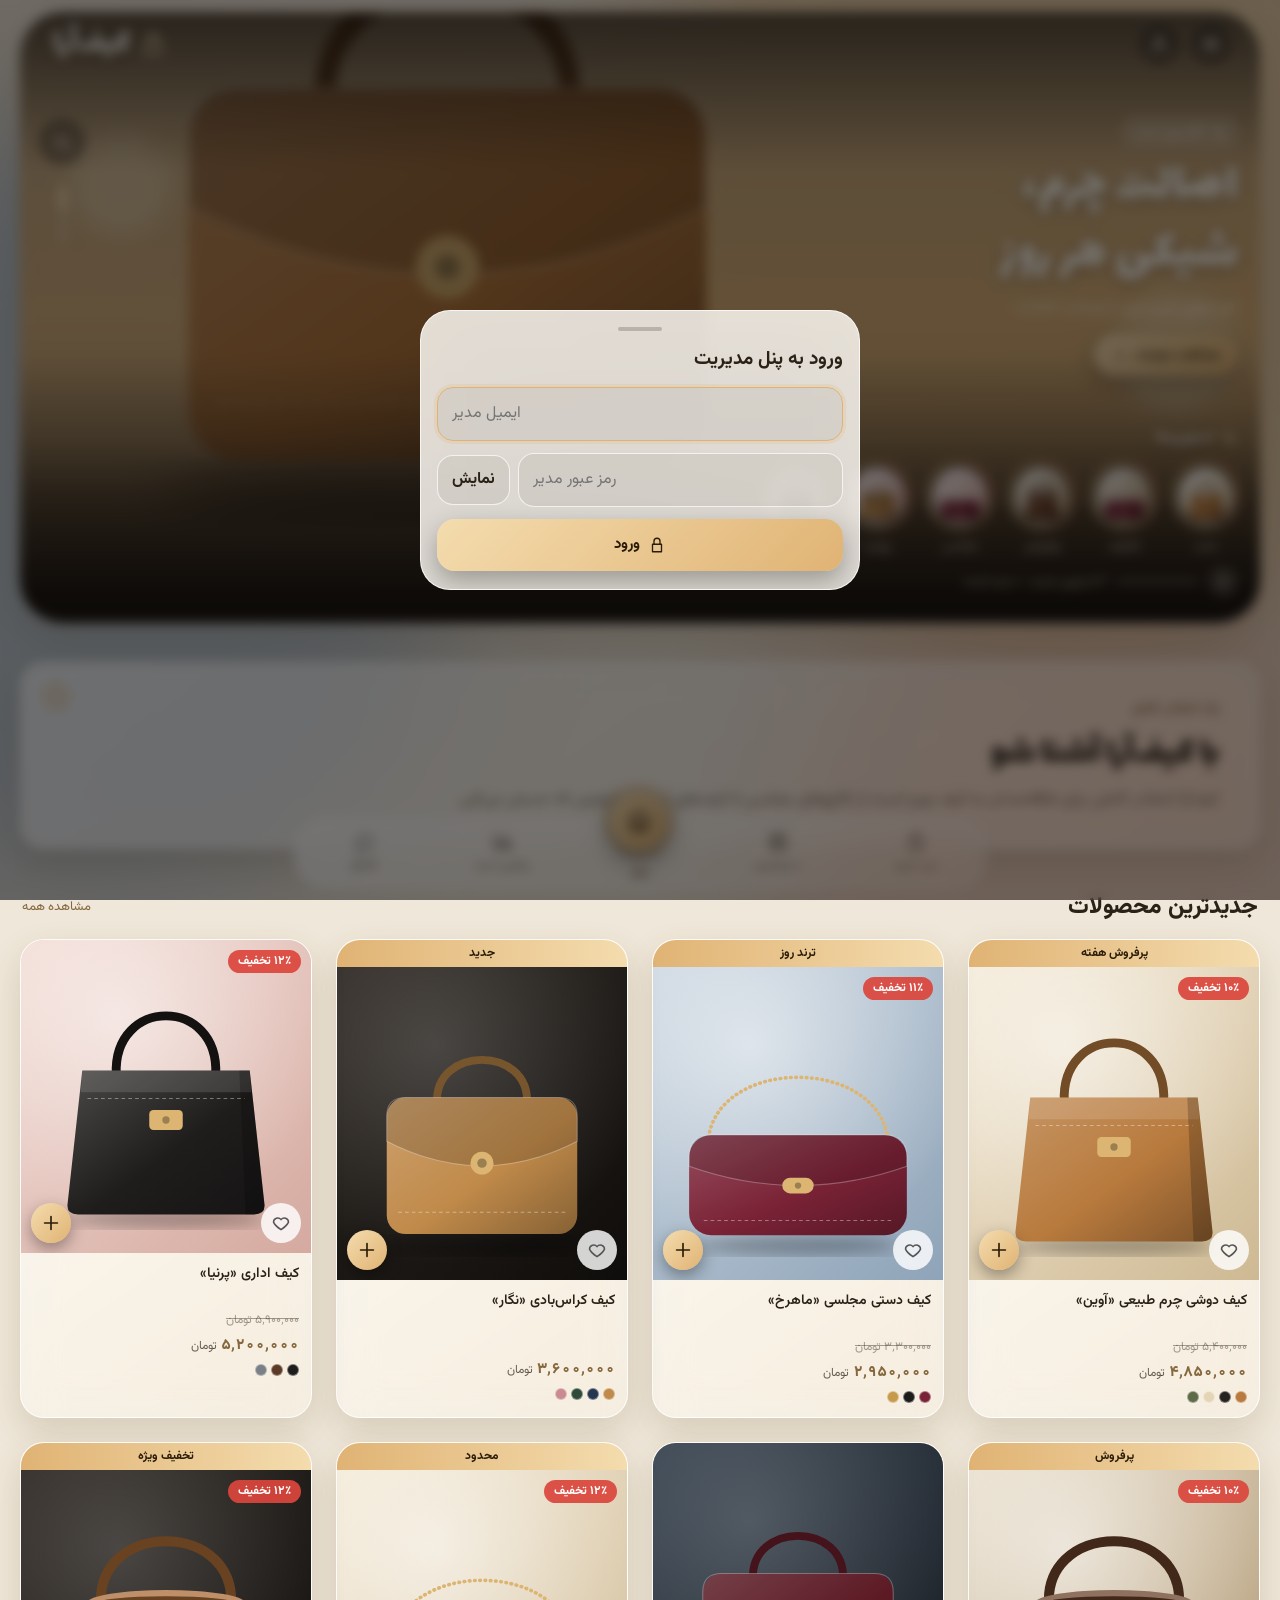
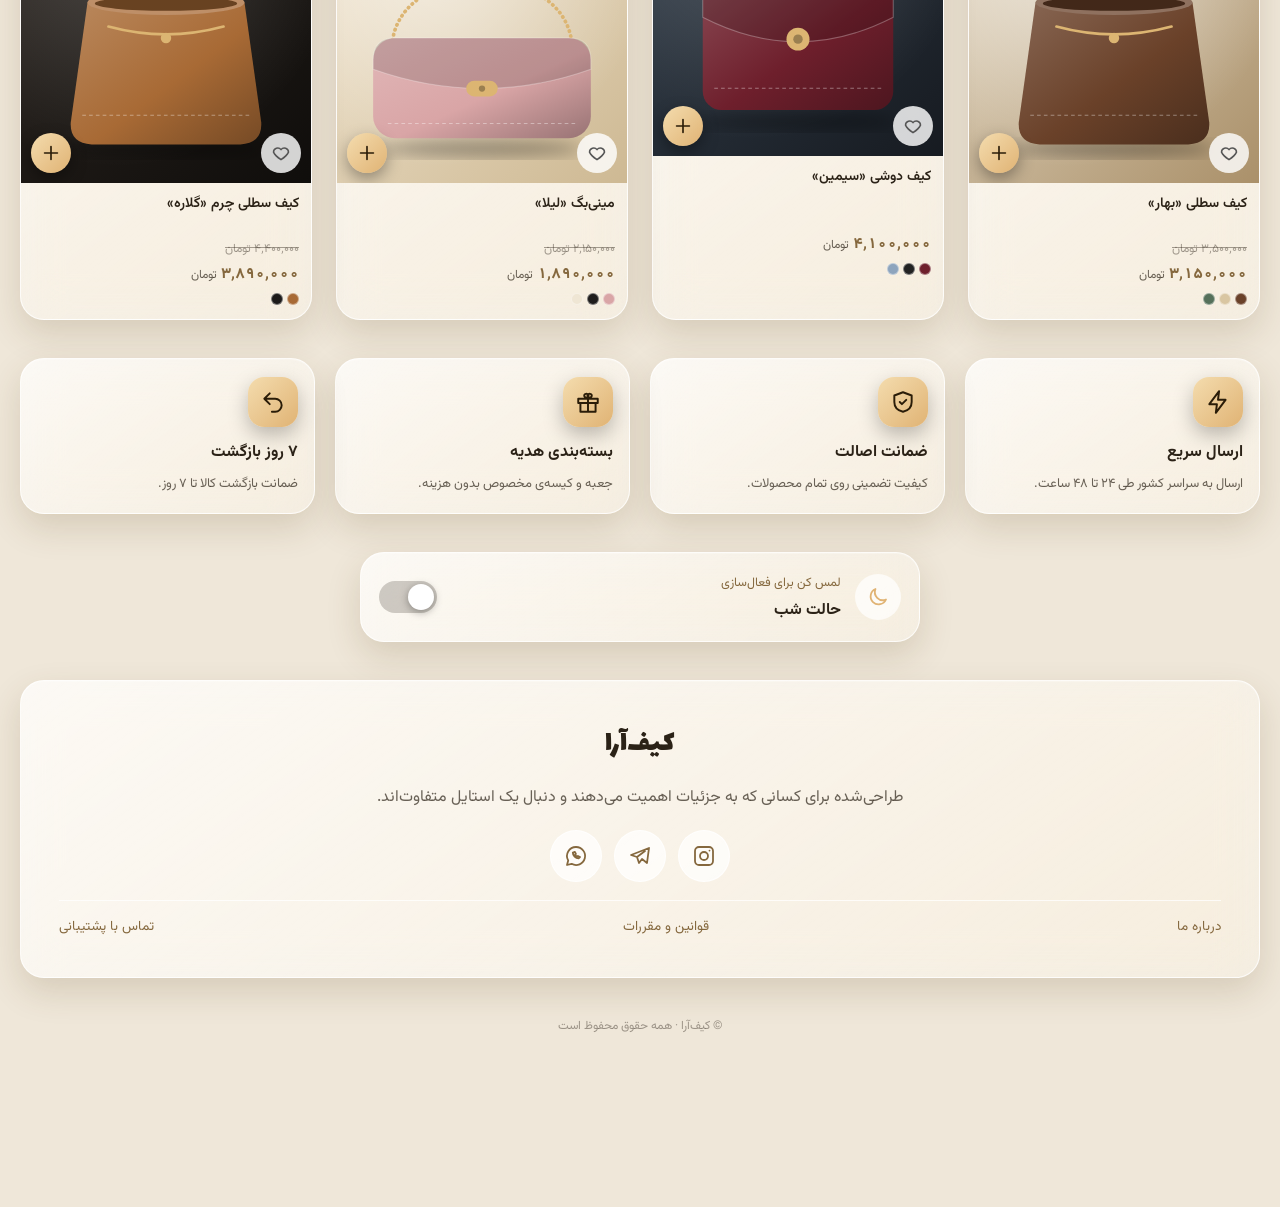
==== admin.html @ ebf197d4 "Add files via upload" ====
<!doctype html>
<html lang="fa" dir="rtl">
<head>
<meta charset="utf-8">
<meta name="viewport" content="width=device-width,initial-scale=1,viewport-fit=cover,interactive-widget=resizes-content">
<title>پنل مدیریت | کیف‌آرا</title>
<meta name="theme-color" content="#0e0c0a">
<link rel="preconnect" href="https://fonts.googleapis.com"><link rel="preconnect" href="https://fonts.gstatic.com" crossorigin>
<link rel="stylesheet" href="https://fonts.googleapis.com/css2?family=Lalezar&family=Vazirmatn:wght@300;400;500;600;700;800&display=swap">
<style>html{color-scheme:dark}body{margin:0}
/* Layout: mobile-first RTL storefront, floating glass header + liquid-notch bottom nav over an ambient gold/haze backdrop */
@property --nr{syntax:'<length>';inherits:true;initial-value:0px}
@property --nx{syntax:'<length>';inherits:true;initial-value:50px}
:root{
  --accent:#e0b374; --accent2:#f4dcae; --on-accent:#2a1c08;
  --bgd:#0e0c0a; --bgl:#efe7d9;
  --bg:var(--bgd); --bg2:#1b1712;
  --fg:#f8f0e1; --muted:rgba(248,240,225,.68); --faint:rgba(248,240,225,.4);
  --ga:.12; --gk:1; --blur:22px; --r:24px;
  --gb:rgba(255,255,255,.2); --shadow:0 18px 44px rgba(0,0,0,.42);
  --sheet:rgba(24,20,15,.82); --seen:rgba(255,255,255,.28); --field:rgba(255,255,255,.08);
  --blob1:rgba(224,179,116,.34); --blob2:rgba(111,138,163,.38); --blob3:rgba(160,96,60,.22);
  --ink:var(--accent2);--ok:#6fd3a0; --bad:#f0746b; --font:'Vazirmatn',system-ui,sans-serif; --disp:'Lalezar','Vazirmatn',system-ui,sans-serif;
  color-scheme:dark;
}
@media (prefers-color-scheme:light){:root:not([data-theme="dark"]){--ink:color-mix(in srgb,var(--accent) 50%,#2a1c08);--bg:var(--bgl);--bg2:#e4d9c6;--fg:#2b2217;--muted:rgba(43,34,23,.7);--faint:rgba(43,34,23,.42);--gk:4.2;--gb:rgba(255,255,255,.75);--shadow:0 14px 34px rgba(90,60,20,.16);--sheet:rgba(255,251,244,.86);--seen:rgba(43,34,23,.22);--field:rgba(43,34,23,.06);--blob1:rgba(224,179,116,.5);--blob2:rgba(140,170,200,.5);--blob3:rgba(230,160,130,.3);color-scheme:light}}
:root[data-theme="light"]{--ink:color-mix(in srgb,var(--accent) 50%,#2a1c08);--bg:var(--bgl);--bg2:#e4d9c6;--fg:#2b2217;--muted:rgba(43,34,23,.7);--faint:rgba(43,34,23,.42);--gk:4.2;--gb:rgba(255,255,255,.75);--shadow:0 14px 34px rgba(90,60,20,.16);--sheet:rgba(255,251,244,.86);--seen:rgba(43,34,23,.22);--field:rgba(43,34,23,.06);--blob1:rgba(224,179,116,.5);--blob2:rgba(140,170,200,.5);--blob3:rgba(230,160,130,.3);color-scheme:light}
:root[data-theme="dark"]{--ink:var(--accent2);--bg:var(--bgd);color-scheme:dark}

*{box-sizing:border-box;-webkit-tap-highlight-color:transparent}
html{scroll-behavior:smooth}
body{margin:0;background:var(--bg);color:var(--fg);font-family:var(--font);font-size:15px;line-height:1.75;direction:rtl;
  padding-block:0;padding-left:max(16px,env(safe-area-inset-left,0px));padding-right:max(16px,env(safe-area-inset-right,0px));min-height:100vh;overflow-x:hidden}
body::before{content:"";position:fixed;inset:0 0 auto;height:env(safe-area-inset-top,0px);z-index:30;background:var(--bg)}
body.lock{overflow:hidden}
button{font:inherit;color:inherit;cursor:pointer;border:0;background:none;padding:0}
input,textarea,select{font:inherit;color:inherit}
a{color:inherit}
svg{display:block}
:focus-visible{outline:2px solid var(--accent);outline-offset:2px}
.sr{position:absolute;width:1px;height:1px;overflow:hidden;clip:rect(0 0 0 0)}

.ambient{position:fixed;inset:0;z-index:-1;overflow:hidden;pointer-events:none}
.ambient i{position:absolute;border-radius:50%;filter:blur(70px);animation:drift 26s ease-in-out infinite alternate}
.ambient i:nth-child(1){width:70vmax;height:70vmax;background:var(--blob1);top:-20vmax;right:-18vmax}
.ambient i:nth-child(2){width:60vmax;height:60vmax;background:var(--blob2);top:10vmax;left:-24vmax;animation-delay:-8s}
.ambient i:nth-child(3){width:50vmax;height:50vmax;background:var(--blob3);bottom:-20vmax;right:-10vmax;animation-delay:-15s}
@keyframes drift{to{transform:translate(6vmax,4vmax) scale(1.12)}}

.glass{background:linear-gradient(145deg,rgba(255,255,255,calc(var(--ga)*var(--gk)*1.5)),rgba(255,255,255,calc(var(--ga)*var(--gk)*.55)));
  -webkit-backdrop-filter:blur(var(--blur)) saturate(1.5);backdrop-filter:blur(var(--blur)) saturate(1.5);
  border:1px solid var(--gb);border-radius:var(--r);box-shadow:var(--shadow),inset 0 1px 0 rgba(255,255,255,.22)}
.app{width:100%;max-width:540px;margin:0 auto;padding-top:calc(84px + env(safe-area-inset-top,0px) * 0);padding-bottom:150px;display:flex;flex-direction:column;gap:26px}
.app>*{min-width:0}

/* header */
.hd{position:fixed;top:env(safe-area-inset-top,0px);left:50%;transform:translateX(-50%);width:min(100%,540px);z-index:20;
  padding:10px max(16px,env(safe-area-inset-left,0px)) 0 max(16px,env(safe-area-inset-right,0px))}
.hd-in{display:flex;align-items:center;justify-content:space-between;gap:10px;padding:8px 10px;border-radius:999px}
.hd-grp{display:flex;gap:8px;align-items:center}
.ib{width:44px;height:44px;border-radius:50%;display:grid;place-items:center;background:rgba(255,255,255,calc(var(--ga)*var(--gk)*1.2));border:1px solid var(--gb);transition:transform .2s,background .2s}
.ib:active{transform:scale(.92)}
.ib .dot{position:absolute}
.logo{display:flex;align-items:center;gap:8px;font-family:var(--disp);font-size:25px;line-height:1;padding-inline:6px;color:var(--accent2);text-decoration:none;white-space:nowrap;max-width:50%}
.logo img{height:38px;width:auto;max-width:150px;object-fit:contain}
.logo svg{color:var(--accent)}

/* hero */
.hero{position:relative;height:clamp(330px,88vw,440px);border-radius:32px;overflow:hidden;touch-action:pan-y;cursor:pointer;border:1px solid var(--gb);box-shadow:var(--shadow)}
.hero .sl{position:absolute;inset:0;opacity:0;transition:opacity .9s ease;pointer-events:none}
.hero .sl.on{opacity:1;pointer-events:auto}
.hero .sl img{width:100%;height:100%;object-fit:cover}
.hero .sl.on img{animation:kb 9s ease-out forwards}
@keyframes kb{from{transform:scale(1.02)}to{transform:scale(1.13) translate(-1.5%,-1%)}}
.hero .sl::after{content:"";position:absolute;inset:0;background:linear-gradient(0deg,rgba(10,8,6,.78) 0%,rgba(10,8,6,.15) 55%,rgba(10,8,6,.25) 100%)}
.hero .tx{position:absolute;z-index:2;inset:auto 18px 52px 18px;color:#fff8ea;display:flex;flex-direction:column;gap:6px;align-items:flex-start;transform:translateY(12px);opacity:0;transition:.7s .25s}
.hero .sl.on .tx{transform:none;opacity:1}
.chip{display:inline-flex;align-items:center;gap:6px;padding:3px 12px;border-radius:999px;font-size:12px;background:rgba(255,255,255,.18);border:1px solid rgba(255,255,255,.3);-webkit-backdrop-filter:blur(10px);backdrop-filter:blur(10px)}
.hero h2{margin:0;font-family:var(--disp);font-weight:400;font-size:clamp(28px,8vw,38px);line-height:1.25;text-wrap:balance;text-shadow:0 2px 14px rgba(0,0,0,.4)}
.hero p{margin:0;font-size:13.5px;opacity:.88;max-width:26ch}
.btn-g{margin-top:6px;display:inline-flex;align-items:center;gap:6px;padding:9px 18px;border-radius:999px;font-size:13.5px;font-weight:600;background:linear-gradient(135deg,var(--accent2),var(--accent));color:var(--on-accent);box-shadow:0 8px 24px rgba(0,0,0,.3)}
.dots{position:absolute;z-index:3;bottom:18px;left:0;right:0;display:flex;justify-content:center;gap:7px}
.dots i{width:7px;height:7px;border-radius:99px;background:rgba(255,255,255,.45);transition:.4s}
.dots i.on{width:26px;background:var(--accent2)}

/* stories */
.sec-h{display:flex;align-items:center;justify-content:space-between;gap:10px;margin:0 2px 12px}
.sec-h h3{margin:0;font-size:19px;font-weight:800;text-wrap:balance}
.sec-h a,.sec-h button{font-size:13px;color:var(--accent)}
.stories{display:flex;gap:14px;overflow-x:auto;padding:4px 2px 10px;scroll-snap-type:x proximity;scrollbar-width:none}
.stories::-webkit-scrollbar{display:none}
.st{flex:0 0 78px;display:flex;flex-direction:column;align-items:center;gap:7px;scroll-snap-align:start;font-size:12px;min-width:0}
.ring{width:78px;height:78px;border-radius:50%;padding:3px;background:conic-gradient(from 200deg,var(--accent2),var(--accent),#e48f6a,var(--accent2));transition:.4s;position:relative}
.ring img{width:100%;height:100%;border-radius:50%;object-fit:cover;border:3px solid var(--bg);background:var(--bg2)}
.ring.seen{background:var(--seen)}
.ring.seen img{filter:grayscale(.55) brightness(.85)}
.ring .pl{position:absolute;bottom:2px;left:2px;width:22px;height:22px;border-radius:50%;background:var(--accent);color:var(--on-accent);display:grid;place-items:center;border:2px solid var(--bg)}
.st span{max-width:78px;white-space:nowrap;overflow:hidden;text-overflow:ellipsis;color:var(--muted)}
.hint{display:flex;align-items:center;gap:12px;padding:8px 10px;border-radius:999px;font-size:13px;color:var(--muted)}
.hint .nb{width:34px;height:34px;border-radius:50%;display:grid;place-items:center;background:rgba(255,255,255,calc(var(--ga)*var(--gk)*1.4));flex:none}
.hint .bar{flex:0 0 82px;height:4px;border-radius:9px;background:var(--seen);overflow:hidden}
.hint .bar b{display:block;height:100%;background:linear-gradient(90deg,var(--accent),var(--accent2));border-radius:9px;transition:width .5s}

/* intro */
.intro{padding:26px 22px;display:flex;flex-direction:column;gap:8px;position:relative;overflow:hidden}
.intro .k{color:var(--accent);font-size:13.5px;font-weight:700}
.intro h3{margin:0;font-family:var(--disp);font-weight:400;font-size:30px;line-height:1.3;text-wrap:balance}
.intro p{margin:0;color:var(--muted)}
.intro .star{position:absolute;left:18px;top:16px;color:var(--accent);opacity:.9}

/* products */
.grid{display:grid;grid-template-columns:repeat(2,minmax(0,1fr));gap:14px}
.pc{overflow:hidden;display:flex;flex-direction:column;cursor:pointer;transition:transform .25s,box-shadow .25s;min-width:0}
.pc:hover{transform:translateY(-3px)}
.pc .bd{background:linear-gradient(90deg,var(--accent),var(--accent2));color:var(--on-accent);font-size:12px;font-weight:700;text-align:center;padding:3px 8px;white-space:nowrap;overflow:hidden;text-overflow:ellipsis}
.pc .im{position:relative;aspect-ratio:1/1.08;overflow:hidden;background:var(--bg2)}
.pc .im img{width:100%;height:100%;object-fit:cover;transition:transform .6s}
.pc:hover .im img{transform:scale(1.06)}
.off{position:absolute;top:10px;right:10px;background:rgba(220,70,60,.92);color:#fff;font-size:12px;font-weight:700;padding:1px 10px;border-radius:99px}
.rb{position:absolute;bottom:10px;width:40px;height:40px;border-radius:50%;display:grid;place-items:center}
.rb.add{left:10px;background:linear-gradient(135deg,var(--accent2),var(--accent));color:var(--on-accent);box-shadow:0 6px 16px rgba(0,0,0,.35)}
.rb.fav{right:10px;background:rgba(255,255,255,.82);color:#555}
.rb.fav.on{color:#e0453f}.rb.fav.on svg{fill:currentColor}
.pc .in{padding:10px 12px 14px;display:flex;flex-direction:column;gap:2px}
.pc h4{margin:0;font-size:14px;font-weight:600;line-height:1.6;display:-webkit-box;-webkit-line-clamp:2;-webkit-box-orient:vertical;overflow:hidden;min-height:3.2em}
.old{font-size:12px;color:var(--faint);text-decoration:line-through;min-height:1.5em}
.price{font-weight:800;color:var(--accent2);font-size:15px;font-variant-numeric:tabular-nums}
.price small{font-weight:400;font-size:12px;color:var(--muted)}
.sw-row{display:flex;gap:4px;margin-top:2px}.sw-row i{width:12px;height:12px;border-radius:50%;border:1px solid rgba(255,255,255,.4)}

/* features */
.feat{display:grid;grid-template-columns:repeat(2,minmax(0,1fr));gap:14px}
.fc{padding:18px 16px;display:flex;flex-direction:column;gap:6px}
.fc .fi{width:50px;height:50px;border-radius:16px;display:grid;place-items:center;background:linear-gradient(135deg,var(--accent2),var(--accent));color:var(--on-accent);margin-bottom:6px;box-shadow:0 8px 20px rgba(0,0,0,.25)}
.fc b{font-size:16px}.fc span{font-size:13px;color:var(--muted)}
.night{display:flex;align-items:center;gap:14px;padding:16px 18px;cursor:pointer;width:100%;text-align:right}
.night .ni{width:46px;height:46px;border-radius:50%;display:grid;place-items:center;background:rgba(255,255,255,calc(var(--ga)*var(--gk)*1.4));color:var(--accent)}
.night .nt{flex:1}.night .nt b{display:block}.night .nt small{color:var(--accent);font-size:12.5px}
.tg{width:58px;height:32px;border-radius:99px;background:var(--seen);position:relative;transition:.3s;flex:none}
.tg::after{content:"";position:absolute;top:3px;right:3px;width:26px;height:26px;border-radius:50%;background:#fff;box-shadow:0 2px 8px rgba(0,0,0,.35);transition:.35s cubic-bezier(.34,1.56,.64,1)}
.tg.on{background:linear-gradient(135deg,var(--accent2),var(--accent))}.tg.on::after{transform:translateX(-26px)}

.about{padding:28px 22px;text-align:center;display:flex;flex-direction:column;gap:12px;align-items:center}
.about h3{margin:0;font-family:var(--disp);font-weight:400;font-size:30px}
.about p{margin:0;color:var(--muted);max-width:34ch}
.soc{display:flex;gap:12px;justify-content:center;flex-wrap:wrap;margin:6px 0}
.soc a{width:52px;height:52px;border-radius:50%;display:grid;place-items:center;background:rgba(255,255,255,calc(var(--ga)*var(--gk)*1.4));border:1px solid var(--gb);transition:.25s;color:var(--accent2)}
.soc a:hover{transform:translateY(-4px) scale(1.06);background:linear-gradient(135deg,var(--accent2),var(--accent));color:var(--on-accent)}
.links{display:flex;justify-content:space-between;gap:10px;width:100%;border-top:1px solid var(--gb);padding-top:14px;font-size:13.5px;color:var(--accent);flex-wrap:wrap}
.links a{text-decoration:none}
.copy{text-align:center;font-size:12px;color:var(--faint)}

/* bottom nav with liquid notch */
.nv{position:fixed;bottom:0;left:50%;transform:translateX(-50%);width:min(100%,540px);z-index:20;padding:0 max(14px,env(safe-area-inset-left,0px)) calc(12px + env(safe-area-inset-bottom,0px)) max(14px,env(safe-area-inset-right,0px));pointer-events:none}
.nv-in{position:relative;height:70px;pointer-events:auto;--nr:0px;--nx:50px;transition:--nr .32s cubic-bezier(.34,1.5,.64,1)}
.nv-bar{position:absolute;inset:0;border-radius:30px;display:flex;align-items:flex-end;
  -webkit-mask-image:radial-gradient(circle at var(--nx) 4px,transparent calc(var(--nr) - .5px),#000 var(--nr));mask-image:radial-gradient(circle at var(--nx) 4px,transparent calc(var(--nr) - .5px),#000 var(--nr))}
.nv-b{flex:1;height:100%;display:flex;flex-direction:column;align-items:center;justify-content:center;gap:2px;color:var(--muted);font-size:11.5px;position:relative;transition:color .3s,opacity .25s,transform .35s}
.nv-b.on{color:var(--accent2);font-weight:700;transform:translateY(9px)}
.nv-b.on svg{opacity:0}
.nv-b .cnt{position:absolute;top:10px;margin-right:-18px;min-width:18px;height:18px;border-radius:9px;background:#e0453f;color:#fff;font-size:10.5px;display:grid;place-items:center;padding:0 4px;line-height:1}
.nv-bub{position:absolute;top:-26px;width:58px;height:58px;margin-right:0;border-radius:50%;background:linear-gradient(145deg,var(--accent2),var(--accent));color:var(--on-accent);display:grid;place-items:center;
  box-shadow:0 10px 26px rgba(0,0,0,.4),0 0 0 3px var(--bg),0 0 0 5.5px var(--accent);transition:transform .38s cubic-bezier(.34,1.7,.64,1),left .01s;pointer-events:none;z-index:2;transform:translateX(-50%) scale(1)}
.nv.sw .nv-bub{transform:translateX(-50%) scale(0);transition-duration:.15s}
.nv-lab{position:absolute;z-index:2;bottom:8px;font-size:11.5px;font-weight:700;color:var(--accent2);transform:translateX(50%);pointer-events:none;white-space:nowrap}
.nv-bub svg{width:26px;height:26px}

/* drawer */
.ov{position:fixed;inset:0;z-index:60;background:rgba(6,5,4,.55);-webkit-backdrop-filter:blur(6px);backdrop-filter:blur(6px);display:flex;animation:fi .25s}
@keyframes fi{from{opacity:0}}
.ov.c{align-items:center;justify-content:center;padding:16px}
.ov.b{align-items:flex-end;justify-content:center}
.ov.s{justify-content:flex-start}
.dr{width:min(88vw,400px);height:100%;padding:calc(14px + env(safe-area-inset-top,0px)) 14px calc(14px + env(safe-area-inset-bottom,0px));overflow-y:auto;background:var(--sheet);-webkit-backdrop-filter:blur(34px) saturate(1.6);backdrop-filter:blur(34px) saturate(1.6);border-inline-start:1px solid var(--gb);border-radius:0 0 0 0;display:flex;flex-direction:column;gap:16px;animation:slr .38s cubic-bezier(.2,.9,.3,1)}
@keyframes slr{from{transform:translateX(100%)}}
.ov.s{justify-content:flex-start}
.dr-ban{position:relative;border-radius:26px;overflow:hidden;aspect-ratio:16/8.4;flex:none;color:#fff}
.dr-ban img{width:100%;height:100%;object-fit:cover}
.dr-ban::after{content:"";position:absolute;inset:0;background:linear-gradient(0deg,rgba(0,0,0,.72),transparent 65%)}
.dr-ban .t{position:absolute;z-index:2;bottom:12px;right:16px;left:16px}
.dr-ban .t b{font-family:var(--disp);font-weight:400;font-size:26px;display:block;line-height:1.2}
.dr-ban .t span{font-size:13px;opacity:.85}
.dr-x{position:absolute;z-index:3;top:12px;left:12px;width:44px;height:44px;border-radius:15px;background:rgba(255,255,255,.92);color:#222;display:grid;place-items:center}
.prof{display:flex;align-items:center;gap:12px;padding:10px 12px;border-radius:22px;cursor:pointer;width:100%;text-align:right}
.av{width:50px;height:50px;border-radius:16px;background:linear-gradient(135deg,var(--accent2),var(--accent));color:var(--on-accent);display:grid;place-items:center;font-weight:800;font-size:20px;flex:none}
.prof b{display:block;line-height:1.4}.prof small{color:var(--muted)}
.lbl{font-size:12px;color:var(--faint);letter-spacing:.04em;margin:0 8px -6px;font-weight:600}
.mg{padding:8px;display:flex;flex-direction:column;border-radius:26px}
.mi{display:flex;align-items:center;gap:14px;padding:10px;border-radius:18px;width:100%;text-align:right;transition:background .2s}
.mi:hover,.mi:active{background:rgba(255,255,255,calc(var(--ga)*var(--gk)))}
.mi .mc{width:44px;height:44px;border-radius:50%;display:grid;place-items:center;color:#fff;box-shadow:0 6px 14px rgba(0,0,0,.28);flex:none}
.mi b{flex:1;font-weight:600}.mi .ch{color:var(--faint)}

/* sheets & modals */
.sh{width:min(100%,540px);max-height:92vh;overflow-y:auto;background:var(--sheet);-webkit-backdrop-filter:blur(36px) saturate(1.6);backdrop-filter:blur(36px) saturate(1.6);border:1px solid var(--gb);border-radius:32px 32px 0 0;padding:16px 16px calc(18px + env(safe-area-inset-bottom,0px));animation:sup .4s cubic-bezier(.2,.9,.3,1);position:relative;overscroll-behavior:contain}
.ov.c .sh{border-radius:30px;width:min(100%,440px)}
@keyframes sup{from{transform:translateY(60px);opacity:0}}
.grab{width:44px;height:4px;border-radius:9px;background:var(--seen);margin:0 auto 12px}
.sh h3{margin:0 0 10px;font-size:19px}
.xb{position:absolute;top:14px;left:14px;z-index:4;width:38px;height:38px;border-radius:50%;display:grid;place-items:center;background:rgba(0,0,0,.4);color:#fff;-webkit-backdrop-filter:blur(8px);backdrop-filter:blur(8px)}
.pg{display:grid;grid-template-columns:minmax(0,1fr) 66px;gap:10px;margin-top:22px}
.pg .main{position:relative;aspect-ratio:1/1.02;border-radius:24px;overflow:hidden;cursor:zoom-in;background:var(--bg2)}
.pg .main img{width:100%;height:100%;object-fit:cover;animation:fi .35s}
.pg .main .hn{position:absolute;top:10px;right:10px;font-size:11.5px;padding:3px 12px;border-radius:99px;background:rgba(0,0,0,.42);color:#fff;-webkit-backdrop-filter:blur(8px);backdrop-filter:blur(8px)}
.pg .main .fv{position:absolute;top:10px;left:10px}
.th{position:relative}.th-in{position:absolute;inset:0;overflow-y:auto;display:flex;flex-direction:column;gap:8px;scrollbar-width:none}.th-in::-webkit-scrollbar{display:none}
.th button{flex:none;width:66px;height:66px;border-radius:16px;overflow:hidden;border:2px solid transparent;opacity:.7;transition:.25s}
.th button.on{border-color:var(--accent);opacity:1;box-shadow:0 0 0 3px rgba(224,179,116,.25)}
.th img{width:100%;height:100%;object-fit:cover}
.pt{margin:16px 2px 4px;font-size:21px;font-weight:800;line-height:1.5;text-wrap:balance}
.pp{display:flex;align-items:baseline;gap:10px;flex-wrap:wrap;margin:0 2px 8px}
.pp .price{font-size:21px}.pp .disc{font-size:12px;background:rgba(220,70,60,.92);color:#fff;padding:1px 10px;border-radius:99px}
.cl-t{display:flex;justify-content:space-between;margin:14px 2px 8px;font-weight:700}.cl-t span{font-weight:400;color:var(--accent2)}
.cl{display:flex;gap:12px;flex-wrap:wrap;margin:0 2px}
.cl button{width:42px;height:42px;border-radius:50%;padding:4px;border:2px solid var(--gb);transition:.25s;position:relative}
.cl button i{display:block;width:100%;height:100%;border-radius:50%;box-shadow:inset 0 0 0 1px rgba(255,255,255,.3),inset 0 -6px 10px rgba(0,0,0,.25)}
.cl button.on{border-color:var(--accent);transform:scale(1.08);box-shadow:0 0 0 4px rgba(224,179,116,.22)}
.desc{margin:12px 2px;color:var(--muted);white-space:pre-line}
.qty{display:inline-flex;align-items:center;gap:6px;border-radius:99px;padding:3px;background:var(--field)}
.qty button{width:34px;height:34px;border-radius:50%;display:grid;place-items:center;background:rgba(255,255,255,calc(var(--ga)*var(--gk)*1.5))}
.qty b{min-width:26px;text-align:center;font-variant-numeric:tabular-nums}
.actions{position:sticky;bottom:-18px;margin:14px -16px -18px;padding:12px 16px calc(14px + env(safe-area-inset-bottom,0px));display:flex;gap:10px;background:linear-gradient(0deg,var(--sheet) 60%,transparent)}
.pbtn{flex:1;display:flex;align-items:center;justify-content:center;gap:8px;padding:13px 14px;border-radius:18px;font-weight:700;font-size:15px;background:linear-gradient(135deg,var(--accent2),var(--accent));color:var(--on-accent);box-shadow:0 10px 26px rgba(0,0,0,.3);transition:.2s}
.pbtn:active{transform:scale(.97)}
.pbtn.ghost{background:var(--field);color:var(--fg);box-shadow:none;border:1px solid var(--gb)}
.pbtn[disabled]{opacity:.5}
.sim{display:flex;gap:12px;overflow-x:auto;padding:2px 2px 8px;scrollbar-width:none}.sim::-webkit-scrollbar{display:none}
.sim .pc{flex:0 0 140px}

.lb{position:fixed;inset:0;z-index:90;background:rgba(5,4,3,.94);display:flex;flex-direction:column;animation:fi .25s;touch-action:pan-y}
.lb-top{display:flex;justify-content:space-between;align-items:center;padding:calc(14px + env(safe-area-inset-top,0px)) 16px 8px;color:#fff}
.lb-st{flex:1;position:relative;overflow:hidden;display:grid;place-items:center}
.lb-st img{max-width:100%;max-height:100%;object-fit:contain;transition:transform .35s;user-select:none;-webkit-user-drag:none}
.lb-st img.z{transform:scale(2.4);cursor:zoom-out}
.lb-n{position:absolute;top:50%;transform:translateY(-50%);width:46px;height:46px;border-radius:50%;background:rgba(255,255,255,.14);color:#fff;display:grid;place-items:center;z-index:2}
.lb-n.p{right:12px}.lb-n.n{left:12px}
.lb-th{display:flex;gap:8px;justify-content:center;padding:10px 16px calc(14px + env(safe-area-inset-bottom,0px));overflow-x:auto}
.lb-th button{flex:none;width:56px;height:56px;border-radius:12px;overflow:hidden;opacity:.5;border:2px solid transparent}.lb-th button.on{opacity:1;border-color:var(--accent)}.lb-th img{width:100%;height:100%;object-fit:cover}

/* story viewer */
.sv{position:fixed;inset:0;z-index:80;background:#0a0807;display:flex;justify-content:center;animation:fi .2s;color:#fff}
.sv-in{position:relative;width:min(100%,480px);height:100%;overflow:hidden;background:#000}
.sv-m{position:absolute;inset:0}.sv-m img,.sv-m video{width:100%;height:100%;object-fit:cover}
.sv-sh{position:absolute;inset:0;background:linear-gradient(180deg,rgba(0,0,0,.55),transparent 22%,transparent 55%,rgba(0,0,0,.8));pointer-events:none}
.sv-bars{position:absolute;top:calc(10px + env(safe-area-inset-top,0px));left:12px;right:12px;display:flex;gap:4px;z-index:3;direction:rtl}
.sv-bars i{flex:1;height:3px;border-radius:9px;background:rgba(255,255,255,.3);overflow:hidden}.sv-bars i b{display:block;height:100%;width:0;background:#fff}
.sv-hd{position:absolute;top:calc(24px + env(safe-area-inset-top,0px));left:12px;right:12px;display:flex;align-items:center;gap:10px;z-index:3}
.sv-hd img{width:40px;height:40px;border-radius:50%;object-fit:cover;border:2px solid var(--accent)}
.sv-hd b{display:block;line-height:1.3;font-size:14px}.sv-hd small{opacity:.7;font-size:11.5px}
.sv-hd .sp{flex:1}.sv-hd button{width:38px;height:38px;border-radius:50%;background:rgba(255,255,255,.16);display:grid;place-items:center;-webkit-backdrop-filter:blur(8px);backdrop-filter:blur(8px)}
.sv-z{position:absolute;inset:80px 0 150px;display:flex;z-index:2}.sv-z i{flex:1}.sv-z i:nth-child(2){flex:.6}
.sv-ft{position:absolute;left:0;right:0;bottom:0;z-index:4;padding:0 16px calc(16px + env(safe-area-inset-bottom,0px));display:flex;flex-direction:column;gap:12px}
.sv-cap{font-size:15px;text-shadow:0 1px 10px rgba(0,0,0,.6);max-height:90px;overflow:auto}
.sv-act{display:flex;align-items:center;gap:10px}
.sv-a{display:flex;align-items:center;gap:6px;height:46px;padding:0 16px;border-radius:99px;background:rgba(255,255,255,.15);-webkit-backdrop-filter:blur(12px);backdrop-filter:blur(12px);border:1px solid rgba(255,255,255,.22);font-size:14px;font-variant-numeric:tabular-nums}
.sv-a.on{color:#ff5a63}.sv-a.on svg{fill:currentColor}
.sv-a.pr{margin-right:auto;background:linear-gradient(135deg,var(--accent2),var(--accent));color:var(--on-accent);font-weight:700;border:0}
.cm{display:flex;flex-direction:column;gap:12px;max-height:44vh;overflow-y:auto;margin-bottom:12px}
.cmi{display:flex;gap:10px}.cmi .av{width:38px;height:38px;border-radius:50%;font-size:15px}.cmi div{flex:1;background:var(--field);padding:8px 12px;border-radius:16px}.cmi b{font-size:13px}.cmi p{margin:0;font-size:14px;color:var(--muted)}.cmi small{color:var(--faint);font-size:11px}
.sv-sheet{position:absolute;z-index:6;left:0;right:0;bottom:0;color:var(--fg)}.sv-sheet .sh{width:100%;border-radius:28px 28px 0 0}
.row{display:flex;gap:10px;align-items:center}
.in{width:100%;padding:12px 14px;border-radius:16px;border:1px solid var(--gb);background:var(--field);outline:0;min-width:0}
.in:focus{border-color:var(--accent);box-shadow:0 0 0 3px rgba(224,179,116,.2)}
textarea.in{resize:vertical}
select.in{appearance:none;background-image:linear-gradient(45deg,transparent 50%,var(--muted) 50%),linear-gradient(135deg,var(--muted) 50%,transparent 50%);background-position:calc(0% + 18px) 55%,calc(0% + 12px) 55%;background-size:6px 6px;background-repeat:no-repeat;padding-left:34px}
select.in option{color:#222}
.sharel{display:grid;grid-template-columns:repeat(3,1fr);gap:10px}.sharel a,.sharel button{display:flex;flex-direction:column;align-items:center;gap:6px;padding:14px 8px;border-radius:20px;background:var(--field);text-decoration:none;font-size:13px;border:1px solid var(--gb)}

/* pages */
.pg-h{margin:0 2px;font-family:var(--disp);font-weight:400;font-size:32px;line-height:1.3}
.cats{display:grid;grid-template-columns:repeat(2,minmax(0,1fr));gap:14px}
.cat{position:relative;aspect-ratio:1/.82;border-radius:26px;overflow:hidden;text-align:right;border:1px solid var(--gb);box-shadow:var(--shadow)}
.cat.on{outline:2px solid var(--accent)}
.cat img{width:100%;height:100%;object-fit:cover;transition:transform .6s}.cat:hover img{transform:scale(1.07)}
.cat::after{content:"";position:absolute;inset:0;background:linear-gradient(0deg,rgba(0,0,0,.7),transparent 60%)}
.cat b{position:absolute;z-index:2;bottom:10px;right:14px;color:#fff;font-size:16px}
.search{display:flex;align-items:center;gap:10px;padding:4px 16px}.search input{flex:1;background:none;border:0;outline:0;padding:11px 0;min-width:0}
.empty{text-align:center;padding:40px 20px;color:var(--muted);display:flex;flex-direction:column;align-items:center;gap:14px}
.ci{display:flex;gap:12px;padding:12px;align-items:center}.ci img{width:76px;height:76px;border-radius:18px;object-fit:cover;flex:none}.ci .m{flex:1;min-width:0}.ci b{display:block;font-size:14px;line-height:1.5}.ci small{color:var(--muted)}
.ci .x{width:34px;height:34px;border-radius:50%;display:grid;place-items:center;color:var(--bad);background:var(--field)}
.tot{padding:16px 18px;display:flex;flex-direction:column;gap:8px}.tot div{display:flex;justify-content:space-between}.tot .g{font-size:18px;font-weight:800;color:var(--accent2)}
.frm{padding:18px;display:flex;flex-direction:column;gap:12px}
.tl{display:flex;flex-direction:column;gap:0;padding:6px 4px}
.tl div{display:flex;gap:14px;align-items:center;padding:10px 0;position:relative;color:var(--faint)}
.tl div::before{content:"";width:22px;height:22px;border-radius:50%;border:2px solid var(--seen);flex:none;background:var(--bg)}
.tl div:not(:last-child)::after{content:"";position:absolute;right:10px;top:34px;width:2px;height:calc(100% - 22px);background:var(--seen)}
.tl div.d{color:var(--fg)}.tl div.d::before{border-color:var(--accent);background:var(--accent)}.tl div.d:not(:last-child)::after{background:var(--accent)}
.oc{padding:16px;display:flex;flex-direction:column;gap:8px}
.pill{display:inline-block;padding:2px 12px;border-radius:99px;font-size:12px;background:rgba(224,179,116,.2);color:var(--accent2);border:1px solid rgba(224,179,116,.4)}
.card-n{direction:ltr;font-size:22px;letter-spacing:.12em;font-variant-numeric:tabular-nums;text-align:center;padding:16px;border-radius:20px;background:linear-gradient(135deg,rgba(255,255,255,.16),rgba(255,255,255,.04));border:1px dashed var(--gb)}
.toast{position:fixed;z-index:200;bottom:calc(110px + env(safe-area-inset-bottom,0px));left:50%;transform:translateX(-50%);background:var(--sheet);-webkit-backdrop-filter:blur(20px);backdrop-filter:blur(20px);border:1px solid var(--gb);padding:10px 20px;border-radius:99px;font-size:14px;box-shadow:var(--shadow);animation:tin .35s cubic-bezier(.3,1.4,.6,1);max-width:90vw;text-align:center}
@keyframes tin{from{transform:translate(-50%,20px);opacity:0}}
.skel{min-height:70vh;display:grid;place-items:center;color:var(--muted)}

/* admin */
.adm{position:fixed;inset:0;z-index:100;background:var(--bg);overflow-y:auto;color:var(--fg);direction:rtl;padding-bottom:60px}
.adm::before{content:"";position:fixed;inset:0;z-index:-1;background:radial-gradient(60vmax 40vmax at 90% -10%,var(--blob1),transparent),radial-gradient(50vmax 40vmax at 0% 20%,var(--blob2),transparent)}
.adm-top{position:sticky;top:0;z-index:5;padding:calc(10px + env(safe-area-inset-top,0px)) max(14px,env(safe-area-inset-left,0px)) 10px max(14px,env(safe-area-inset-right,0px));display:flex;flex-direction:column;gap:10px;-webkit-backdrop-filter:blur(24px);backdrop-filter:blur(24px);background:var(--sheet);border-bottom:1px solid var(--gb)}
.adm-t{display:flex;align-items:center;gap:10px}.adm-t h2{margin:0;font-size:18px;flex:1;font-family:var(--disp);font-weight:400;font-size:24px}
.tabs{display:flex;gap:6px;overflow-x:auto;scrollbar-width:none}.tabs::-webkit-scrollbar{display:none}
.tb{flex:none;display:flex;align-items:center;gap:6px;padding:8px 14px;border-radius:99px;font-size:13.5px;border:1px solid var(--gb);background:var(--field);white-space:nowrap}
.tb.on{background:linear-gradient(135deg,var(--accent2),var(--accent));color:var(--on-accent);font-weight:700;border-color:transparent}
.adm-b{max-width:980px;margin:0 auto;padding:18px max(14px,env(safe-area-inset-left,0px)) 0 max(14px,env(safe-area-inset-right,0px));display:flex;flex-direction:column;gap:16px}
.ac{padding:18px;display:flex;flex-direction:column;gap:14px}
.ac h3{margin:0;font-size:17px}.ac>p{margin:0;color:var(--muted);font-size:13px}
.g2{display:grid;grid-template-columns:repeat(auto-fit,minmax(230px,1fr));gap:12px}
.f{display:flex;flex-direction:column;gap:5px;min-width:0}.fl{font-size:12.5px;color:var(--muted);font-weight:600}.fh{color:var(--faint);font-size:11.5px}
.cp{display:flex;gap:8px;align-items:center}.cp input[type=color]{width:46px;height:44px;border:1px solid var(--gb);border-radius:14px;background:var(--field);padding:3px;flex:none}
.rg{width:100%;accent-color:var(--accent)}
.lst{display:flex;flex-direction:column;gap:12px}
.li{border:1px solid var(--gb);border-radius:20px;padding:14px;display:flex;flex-direction:column;gap:12px;background:var(--field)}
.li-h{display:flex;align-items:center;justify-content:space-between;gap:8px}.li-a{display:flex;gap:6px}
.sb{width:36px;height:36px;border-radius:12px;display:grid;place-items:center;background:var(--field);border:1px solid var(--gb)}.sb.dg{color:var(--bad)}
.btn{display:inline-flex;align-items:center;justify-content:center;gap:8px;padding:11px 18px;border-radius:16px;font-weight:700;background:linear-gradient(135deg,var(--accent2),var(--accent));color:var(--on-accent)}
.btn.add{background:var(--field);color:var(--accent2);border:1px dashed var(--accent);align-self:flex-start}
.btn.sec{background:var(--field);color:var(--fg);border:1px solid var(--gb)}.btn.dg{background:rgba(240,116,107,.18);color:var(--bad);border:1px solid rgba(240,116,107,.4)}
.imf{display:flex;gap:12px;align-items:center;flex-wrap:wrap}.imf .pv{width:84px;height:84px;border-radius:18px;background:var(--bg2) center/cover;border:1px solid var(--gb);flex:none;overflow:hidden;display:grid;place-items:center;color:var(--faint)}
.imf .pv img,.imf .pv video{width:100%;height:100%;object-fit:cover}.imf .ct{flex:1;min-width:180px;display:flex;flex-direction:column;gap:8px}
.up{position:relative;overflow:hidden;display:inline-flex}.up input{position:absolute;inset:0;opacity:0;cursor:pointer;font-size:0}
.tgl{display:flex;align-items:center;justify-content:space-between;gap:12px;padding:10px 14px;border-radius:16px;background:var(--field);border:1px solid var(--gb)}
.mini{display:flex;gap:10px;flex-wrap:wrap}.mini .pre{flex:1;min-width:120px;padding:12px;border-radius:18px;border:1px solid var(--gb);background:var(--field);display:flex;flex-direction:column;gap:6px;align-items:center;font-size:13px}.pre i{display:flex}.pre i b{width:22px;height:22px;border-radius:50%;margin-inline-end:-6px;border:2px solid var(--bg)}
.stat{display:grid;grid-template-columns:repeat(auto-fit,minmax(130px,1fr));gap:12px}.stat div{padding:16px;border-radius:20px;background:var(--field);border:1px solid var(--gb)}.stat b{display:block;font-size:24px;color:var(--accent2)}.stat span{font-size:12.5px;color:var(--muted)}
.cmt{display:flex;justify-content:space-between;gap:10px;align-items:center;font-size:13px;padding:8px 12px;border-radius:14px;background:var(--bg2)}
.ta{width:100%;min-height:140px;direction:ltr;font-family:ui-monospace,monospace;font-size:12px}
@media (prefers-reduced-motion:reduce){*,*::before,*::after{animation-duration:.01ms!important;transition-duration:.01ms!important}}
@media (min-width:700px){body{padding-top:0}.app{padding-top:90px}}

.logo,.price,.tot .g,.pill,.cl-t span,.nv-b.on,.soc a,.intro .k,.sec-h a,.sec-h button,.links,.night .nt small,.hd .ib b{color:var(--ink)}
.soc a:hover{color:var(--on-accent)}
.sv-a.pr{white-space:nowrap}
:root:not([data-theme="dark"]) .pbtn.ghost{color:var(--fg)}

/* hero-first layout: header floats over the image, stories sit in a glass panel at its foot */
.app.home{padding-top:0}
.hero{height:clamp(540px,150vw,700px);border-radius:0 0 40px 40px;border:0;border-bottom:1px solid var(--gb);margin-left:calc(-1 * max(16px,env(safe-area-inset-left,0px)));margin-right:calc(-1 * max(16px,env(safe-area-inset-right,0px)))}
.hero:not(.has-st){height:clamp(460px,125vw,580px)}
.hero .sl::after{background:linear-gradient(180deg,rgba(10,8,6,.6) 0%,rgba(10,8,6,.05) 26%,rgba(10,8,6,.08) 52%,rgba(10,8,6,.82) 100%)}
.hero .tx{inset:auto;top:calc(104px + env(safe-area-inset-top,0px));right:max(22px,env(safe-area-inset-right,0px));left:auto;width:min(60%,270px)}
.hero:not(.has-st) .tx{top:auto;bottom:64px}
.hero-search{position:absolute;z-index:5;top:calc(104px + env(safe-area-inset-top,0px));left:max(18px,env(safe-area-inset-left,0px));width:48px;height:48px;color:#fff;background:rgba(255,255,255,.16);-webkit-backdrop-filter:blur(14px);backdrop-filter:blur(14px);border-color:rgba(255,255,255,.3)}
.dots{left:max(18px,env(safe-area-inset-left,0px));right:auto;top:calc(172px + env(safe-area-inset-top,0px));bottom:auto;flex-direction:column;align-items:center;width:48px}
.dots i.on{width:7px;height:26px}
.hero-st{position:absolute;z-index:4;left:max(12px,env(safe-area-inset-left,0px));right:max(12px,env(safe-area-inset-right,0px));bottom:16px;padding:12px 12px 8px;border-radius:30px;margin:0}
.st-h{display:flex;align-items:center;gap:6px;margin:0 6px 8px;color:var(--ink)}.st-h b{font-size:15px;color:var(--fg)}
.hero-st .stories{padding:2px 2px 8px}
.hero-st .st{flex-basis:68px}.hero-st .ring{width:68px;height:68px}.hero-st .st span{max-width:68px}
.hero-st .hint{padding:2px 4px 2px;background:none;border:0;box-shadow:none;gap:10px}
.hero-st .hint .nb{width:30px;height:30px}
.hd{position:fixed}
.hd-in{transition:background .35s,border-color .35s,box-shadow .35s}
.hd.over .hd-in{background:transparent;border-color:transparent;box-shadow:none;-webkit-backdrop-filter:none;backdrop-filter:none}
.hd.over .logo{color:#fff8ea;text-shadow:0 2px 14px rgba(0,0,0,.55)}
.hd.over .logo svg{color:var(--accent2)}
.hd.over .ib{background:rgba(255,255,255,.16);-webkit-backdrop-filter:blur(14px);backdrop-filter:blur(14px);color:#fff;border-color:rgba(255,255,255,.3)}
.hd.over .ib b{color:#fff8ea}

/* stories: no card; a fade from the bare hero image into the page colour */
.hero{border-radius:0;border-bottom:0;box-shadow:none}
.hero .sl::after{background:linear-gradient(180deg,rgba(10,8,6,.6) 0%,rgba(10,8,6,.05) 26%,rgba(10,8,6,.04) 100%)}
.hero-st{left:0;right:0;bottom:0;padding:70px max(14px,env(safe-area-inset-right,0px)) 18px max(14px,env(safe-area-inset-left,0px));border:0;border-radius:0;box-shadow:none;background:none;-webkit-backdrop-filter:none;backdrop-filter:none;isolation:isolate}
.hero-st::after{content:"";position:absolute;inset:0;z-index:-1;pointer-events:none}
.hero-st::after{background:linear-gradient(180deg,transparent 0%,color-mix(in srgb,var(--bg) 22%,transparent) 30%,color-mix(in srgb,var(--bg) 70%,transparent) 55%,color-mix(in srgb,var(--bg) 90%,transparent) 80%,color-mix(in srgb,var(--bg) 93%,transparent) 100%)}
.st-h b{color:#fff8ea;text-shadow:0 1px 10px rgba(0,0,0,.55)}.st-h span{color:var(--accent2)}

/* stories: fade from the bare image into a dark scrim, closed by the hero's rounded bottom edge */
.hero{border-radius:0 0 40px 40px;border-bottom:1px solid var(--gb);box-shadow:var(--shadow)}
.hero-st{padding:70px max(18px,env(safe-area-inset-right,0px)) 24px max(18px,env(safe-area-inset-left,0px))}
.hero-st::after{background:linear-gradient(180deg,rgba(12,10,8,0) 0%,rgba(12,10,8,.28) 30%,rgba(12,10,8,.62) 55%,rgba(12,10,8,.84) 80%,rgba(12,10,8,.9) 100%)}
.hero-st .st span{color:rgba(255,248,234,.84)}
.hero-st .hint{color:rgba(255,248,234,.74)}
.hero-st .hint .bar{background:rgba(255,255,255,.26)}
.hero-st .hint .nb{background:rgba(255,255,255,.16);color:#fff8ea}
.hero-st .ring img{border-color:#14110d}
.hero-st .ring.seen{background:rgba(255,255,255,.32)}
/* video stories without a poster use a <video> inside the ring: style it like the image */
.ring img,.ring video{display:block}
.ring video{width:100%;height:100%;border-radius:50%;object-fit:cover;border:3px solid var(--bg);background:var(--bg2);pointer-events:none}
.ring.seen video{filter:grayscale(.55) brightness(.85)}
.hero-st .ring video{border-color:#14110d}

/* bigger logo, size set from the admin (--logo-h) */
:root{--logo-h:52px}
.hd-in{min-height:calc(max(44px,var(--logo-h)) + 16px)}
.logo{font-size:calc(var(--logo-h) * .64);max-width:60%;gap:10px}
.logo img{height:var(--logo-h);max-width:min(230px,100%)}
.logo svg{width:calc(var(--logo-h) * .5);height:calc(var(--logo-h) * .5)}
.app{padding-top:calc(max(44px,var(--logo-h)) + 46px)}
.hero .tx,.hero-search{top:calc(max(44px,var(--logo-h)) + 54px + env(safe-area-inset-top,0px))}
.dots{top:calc(max(44px,var(--logo-h)) + 122px + env(safe-area-inset-top,0px))}

/* ===== fx: reveal, skeleton, lift, badges, countdown, fly ===== */
.rv{opacity:0;transform:translateY(26px) scale(.98);transition:opacity .7s cubic-bezier(.2,.7,.2,1) var(--d,0ms),transform .7s cubic-bezier(.2,.7,.2,1) var(--d,0ms)}
.rv.rvd{opacity:1;transform:none}
.pc.rv.rvd{transition:opacity .7s var(--d,0ms),transform .25s,box-shadow .25s}
.sk::before{content:"";position:absolute;inset:0;z-index:1;pointer-events:none;background:linear-gradient(100deg,transparent 20%,rgba(255,255,255,.35) 50%,transparent 80%) var(--bg2);background-size:200% 100%;animation:shim 1.3s linear infinite}
.sk img{opacity:0}.pc .im img{transition:transform .6s,opacity .5s}
@keyframes shim{from{background-position:200% 0}to{background-position:-200% 0}}
:root[data-lift="1"] .pc:hover{transform:translateY(-5px);box-shadow:0 16px 34px color-mix(in srgb,var(--accent) 35%,transparent),var(--shadow)}
.pc:active{transform:scale(.97)}
.pc .bd.k-red{background:linear-gradient(90deg,#d64545,#f0735a);color:#fff}
.pc .bd.k-green{background:linear-gradient(90deg,#2f9e6b,#5cc593);color:#fff}
.pc .bd.k-blue{background:linear-gradient(90deg,#4a7fc1,#8fb4d6);color:#fff}
.pc .bd.k-dark{background:#17130f;color:var(--accent2)}
.cd{position:absolute;z-index:2;left:8px;right:8px;bottom:8px;display:flex;align-items:center;justify-content:center;gap:5px;padding:4px 8px;border-radius:99px;background:rgba(14,12,10,.72);color:#fff3da;font-size:12px;direction:rtl;-webkit-backdrop-filter:blur(6px);backdrop-filter:blur(6px)}
.cd svg{flex:none}.cd b{font-weight:700;font-variant-numeric:tabular-nums}
.cd.big{position:static;display:inline-flex;font-size:13px;background:#d64545;margin-inline-start:6px}
.flyer{position:fixed;z-index:200;border-radius:50%;object-fit:cover;pointer-events:none;box-shadow:0 8px 22px rgba(0,0,0,.4);border:2px solid var(--accent)}
.nv-b.bump{animation:bump .5s cubic-bezier(.3,1.6,.5,1)}
@keyframes bump{0%{transform:scale(1)}40%{transform:scale(1.35) rotate(-8deg)}100%{transform:scale(1)}}
.rb.add:active{transform:scale(.88)}
.cd{white-space:nowrap}
.cd.sm{position:static;align-self:flex-start;justify-content:flex-start;margin-bottom:6px;padding:3px 10px;font-size:11.5px;background:linear-gradient(90deg,#d64545,#f0735a);color:#fff;-webkit-backdrop-filter:none;backdrop-filter:none}
.nv-b .cnt[hidden]{display:none}
.pc .in{background:none;border:0;border-radius:0;width:auto;box-shadow:none;padding:10px 12px 14px}
/* hero crossfade without dip/flash: old slide stays opaque beneath the fading-in one */
.hero .sl{transition:none;z-index:0}
.hero .sl.prev{opacity:1;z-index:1}
.hero .sl.prev img{animation:kb 9s ease-out forwards}
.hero .sl.on{opacity:1;z-index:2;animation:slin .9s ease both}
@keyframes slin{from{opacity:0}to{opacity:1}}
.hero .sl{will-change:opacity}

/* fix: stories panel flicker on mobile Chrome (own compositing layer, lighter hero animation, no blur over animated image) */
.hero{isolation:isolate;transform:translateZ(0)}
.hero .sl,.hero .sl img{backface-visibility:hidden;-webkit-backface-visibility:hidden}
.hero .sl.on img,.hero .sl.prev img{animation-name:kb2;will-change:transform}
@keyframes kb2{from{transform:scale(1.02) translateZ(0)}to{transform:scale(1.08) translateZ(0)}}
.hero-st{z-index:6;transform:translateZ(0);will-change:transform;backface-visibility:hidden;-webkit-backface-visibility:hidden}
.hero-search,.hd.over .ib{-webkit-backdrop-filter:none;backdrop-filter:none;background:rgba(20,16,12,.34)}

/* search button back to the left; comment avatars */
.hero .hero-search{position:absolute;overflow:visible}
.cmi .av{overflow:hidden;padding:0}.cmi .av img{width:100%;height:100%;object-fit:cover;display:block}
.li .av{width:32px;height:32px;border-radius:50%;font-size:13px;overflow:hidden;display:inline-grid;vertical-align:middle;margin-inline-end:6px}.li .av img{width:100%;height:100%;object-fit:cover}

/* public chat room */
.ch{display:flex;flex-direction:column;gap:12px}
.ch-hd{display:flex;align-items:center;gap:12px;padding:14px 16px;border-radius:24px}
.ch-hd .ci{width:44px;height:44px;border-radius:14px;display:grid;place-items:center;background:linear-gradient(135deg,var(--accent2),var(--accent));color:var(--on-accent);flex:none}
.ch-hd b{display:block;font-size:16px}.ch-hd small{color:var(--muted);font-size:12.5px}
.ch-list{display:flex;flex-direction:column;gap:10px;min-height:40vh}
.chm{display:flex;gap:8px;align-items:flex-end;max-width:92%}
.chm .av{width:36px;height:36px;border-radius:50%;font-size:14px;overflow:hidden;padding:0}.chm .av img{width:100%;height:100%;object-fit:cover;display:block}
.chm .chb{background:var(--field);border:1px solid var(--gb);padding:8px 12px;border-radius:18px 18px 18px 6px;min-width:90px;max-width:100%}
.chm .chb b{font-size:12.5px;color:var(--accent)}.chm .chb p{margin:2px 0 0;font-size:14.5px;line-height:1.7;overflow-wrap:anywhere;white-space:pre-wrap}
.chm .chb small{display:block;color:var(--faint);font-size:10.5px;margin-top:2px}
.chm.me{align-self:flex-end;flex-direction:row-reverse}
.chm.me .chb{background:linear-gradient(135deg,var(--accent2),var(--accent));color:var(--on-accent);border-color:transparent;border-radius:18px 18px 6px 18px}
.chm.me .chb b,.chm.me .chb small{color:inherit;opacity:.8}
.ch-cp{position:sticky;bottom:calc(92px + env(safe-area-inset-bottom,0px));z-index:6;display:flex;gap:8px;align-items:center;padding:8px;border-radius:26px}
.ch-cp .in{border-radius:20px}.ch-cp .btn{flex:none;padding:12px 18px}
.ch-login{width:100%;justify-content:center}

/* chat stickers */
.ch-cp{flex-wrap:wrap}
.ch-sp{flex:0 0 100%;order:-1;display:grid;grid-template-columns:repeat(6,1fr);gap:4px;max-height:210px;overflow:auto;padding:4px}
.ch-sp[hidden]{display:none}
.ch-sp button{font-size:30px;line-height:1.2;padding:6px 0;border-radius:14px}.ch-sp button:active{background:var(--field)}
.ch-st{flex:none;width:40px;height:40px;font-size:24px;border-radius:50%;display:grid;place-items:center}
.chm.stk .chb,.chm.me.stk .chb{background:none;border:0;padding:0 4px;min-width:0}
.chm.stk .chb p{font-size:64px;line-height:1.15}
.chm.stk .chb b,.chm.stk .chb small,.chm.me.stk .chb b,.chm.me.stk .chb small{color:var(--muted);opacity:1}

/* ===== splash ===== */
#splash{position:fixed;inset:0;z-index:999;display:grid;place-items:center;background:radial-gradient(120% 90% at 50% 30%,#3a2a1a 0%,#17110b 55%,#0b0806 100%);color:#f4dcae;transition:opacity .6s ease,transform .6s ease,visibility .6s}
#splash.out{opacity:0;transform:scale(1.06);visibility:hidden;pointer-events:none}
#splash::before{content:"";position:absolute;width:420px;height:420px;border-radius:50%;background:radial-gradient(circle,rgba(224,179,116,.28),transparent 65%);animation:spGlow 2.4s ease-in-out infinite alternate}
.sp-in{position:relative;display:flex;flex-direction:column;align-items:center;gap:18px}
.sp-mark{position:relative;width:112px;height:112px;display:grid;place-items:center}
.sp-mark svg{width:70px;height:70px;overflow:visible}
.sp-bag,.sp-h{stroke:#e0b374;stroke-width:2.6;stroke-dasharray:200;stroke-dashoffset:200;animation:spDraw 1.3s cubic-bezier(.6,0,.2,1) .15s forwards}
.sp-h{animation-delay:.6s;stroke-dasharray:60;stroke-dashoffset:60}
.sp-bag{fill:rgba(224,179,116,0);animation:spDraw 1.3s cubic-bezier(.6,0,.2,1) .15s forwards,spFill .8s ease 1.1s forwards}
.sp-k{fill:#f4dcae;opacity:0;animation:spPop .5s cubic-bezier(.3,1.8,.5,1) 1.2s forwards}
.sp-ring{position:absolute;inset:0;border-radius:50%;border:2px solid transparent;border-top-color:#e0b374;border-right-color:rgba(224,179,116,.35);animation:spSpin 1.4s linear infinite}
.sp-ring.r2{inset:10px;border-top-color:transparent;border-bottom-color:#f4dcae;border-left-color:rgba(244,220,174,.3);animation-duration:2.1s;animation-direction:reverse}
.sp-logo{max-width:150px;max-height:96px;object-fit:contain;animation:spPop .6s ease both}
.sp-name{font-family:Lalezar,Vazirmatn,system-ui,sans-serif;font-weight:400;font-size:34px;letter-spacing:.5px;background:linear-gradient(100deg,#c79552 20%,#fff1cf 50%,#c79552 80%);background-size:250% 100%;-webkit-background-clip:text;background-clip:text;color:transparent;animation:spShine 2s linear infinite,spUp .7s ease .3s both}
.sp-bar{width:150px;height:4px;border-radius:9px;background:rgba(244,220,174,.15);overflow:hidden;animation:spUp .7s ease .5s both}
.sp-bar i{display:block;height:100%;width:40%;border-radius:9px;background:linear-gradient(90deg,transparent,#e0b374,#fff1cf);animation:spBar 1.1s ease-in-out infinite}
#splash small{font-size:13px;color:rgba(244,220,174,.7);animation:spUp .7s ease .7s both}
@keyframes spDraw{to{stroke-dashoffset:0}}
@keyframes spFill{to{fill:rgba(224,179,116,.22)}}
@keyframes spPop{from{opacity:0;transform:scale(.3)}to{opacity:1;transform:scale(1)}}
@keyframes spSpin{to{transform:rotate(360deg)}}
@keyframes spShine{to{background-position:-250% 0}}
@keyframes spUp{from{opacity:0;transform:translateY(14px)}to{opacity:1;transform:none}}
@keyframes spBar{0%{transform:translateX(-120%)}100%{transform:translateX(340%)}}
@keyframes spGlow{from{transform:scale(.85);opacity:.6}to{transform:scale(1.1);opacity:1}}
.skel{display:none}

/* ===== profile ===== */
.hd-av{width:100%;height:100%;border-radius:50%;object-fit:cover;display:block}
.av{overflow:hidden}.av img{width:100%;height:100%;object-fit:cover;display:block}
.av.big{width:84px;height:84px;border-radius:26px;font-size:32px}
.pf-av{display:flex;align-items:center;gap:10px;flex-wrap:wrap;margin:6px 0 14px}
.pf-av .up{position:relative;overflow:hidden;cursor:pointer}.pf-av .up input{position:absolute;inset:0;opacity:0;cursor:pointer}
.pf-g{display:grid;grid-template-columns:1fr 1fr;gap:10px;margin-bottom:10px}
.pf{display:flex;flex-direction:column;gap:5px;font-size:13px;color:var(--muted)}
.pf-g .pf:nth-child(n+3){grid-column:1/-1}.pf-g .pf:nth-child(n+3):nth-child(odd){}
.pf textarea{resize:none}
.sh{max-height:92vh;overflow-y:auto}
.sync{font-size:12px;color:var(--muted);margin-inline:auto;padding:0 8px;text-align:center}
.sync[data-k=ok]{color:#2f9e6b}.sync[data-k=err]{color:#d64545}.sync[data-k=busy],.sync[data-k=wait]{color:var(--accent2)}
.stat b,.btn.add,.nv-lab{color:var(--ink)}
.sync[data-k=busy],.sync[data-k=wait]{color:var(--ink)}
.sync-row{display:flex;align-items:center;gap:10px}
.sync-row .sync{flex:1;margin:0;text-align:start;padding:0}
.btn.sm{padding:7px 14px;font-size:13px;white-space:nowrap}
.sv-sheet{max-height:80vh;display:flex;flex-direction:column}
.sv-sheet .sh{max-height:inherit;overflow-y:auto;padding-bottom:calc(16px + env(safe-area-inset-bottom,0px))}
.sv-sheet .cm{max-height:38vh;overflow-y:auto}
.sv-sheet input{font-size:16px}
/* header avatar round */
.ib{position:relative;overflow:hidden;padding:0;flex:none;min-width:44px}
.ib .hd-av{position:absolute;inset:0;width:100%;height:100%;object-fit:cover;border-radius:50%}
/* live comments on story */
.sv-cm{display:flex;flex-direction:column;gap:6px;align-items:flex-start;max-height:150px;overflow:hidden;cursor:pointer}
.sv-cm:empty{display:none}
.sv-cm div{background:rgba(0,0,0,.46);-webkit-backdrop-filter:blur(8px);backdrop-filter:blur(8px);color:#fff;padding:6px 12px;border-radius:16px;font-size:13px;line-height:1.7;max-width:88%;word-break:break-word;animation:cmIn .45s both}
.sv-cm b{color:#f4dcae;margin-inline-end:6px}
@keyframes cmIn{from{opacity:0;transform:translateY(10px)}to{opacity:1;transform:none}}

/* chat v2: admin badge, images, edit/delete */
.adb{display:inline-block;margin-inline-start:6px;padding:0 8px;border-radius:99px;font-size:10.5px;font-weight:700;background:linear-gradient(135deg,var(--accent2),var(--accent));color:var(--on-accent);vertical-align:middle;line-height:1.8}
.chm.isadm .chb{border:1px solid var(--accent);background:color-mix(in srgb,var(--accent) 16%,transparent)}
.chm.isadm.stk .chb{border:0;background:none}
.chm .chb img.chi{display:block;max-width:100%;width:240px;max-height:320px;object-fit:cover;border-radius:14px;margin:4px 0;cursor:zoom-in}
.chm .chb .ed{font-size:10.5px;margin-inline-start:4px}
.chm .act{display:flex;gap:14px;margin-top:2px}
.chm .act button{font-size:11.5px;opacity:.85;text-decoration:underline}
.ch-pv{flex:0 0 100%;order:-1;display:flex;align-items:center;gap:8px;padding:4px 8px;font-size:12.5px;color:var(--muted)}
.ch-pv[hidden]{display:none}
.ch-pv span{flex:1}.ch-pv img{width:52px;height:52px;border-radius:12px;object-fit:cover}
.li .chi{max-width:200px;border-radius:12px;display:block}
/* chat layout safety: never let a bubble/image widen the page */
html{overflow-x:hidden;max-width:100%}
.ch,.ch-list,.chm,.chm .chb{min-width:0}
.chm .chb img.chi{width:min(240px,100%);height:auto}
.ch-cp{max-width:100%}.ch-cp .in{flex:1 1 90px}

/* reply (chat + story comments), story comment actions */
.rq{display:block;border-inline-start:3px solid var(--accent);background:color-mix(in srgb,currentColor 9%,transparent);border-radius:8px;padding:3px 8px;margin:3px 0;cursor:pointer;font-size:12px;line-height:1.6;max-width:100%;overflow:hidden;text-align:start}
.rq b,.chm .chb .rq b,.cmi .rq b{display:block;font-size:11.5px;color:var(--accent)}
.rq span,.cmi .rq span{display:block;opacity:.85;white-space:nowrap;overflow:hidden;text-overflow:ellipsis;font-size:12px;color:inherit}
.chm.me .chb .rq b{color:inherit;opacity:.9}
.chm.flash .chb{outline:2px solid var(--accent);outline-offset:2px}
.cmi .rq{flex:none;background:color-mix(in srgb,var(--fg) 8%,transparent);padding:3px 8px;border-radius:8px;margin:3px 0}
.cmi .act{flex:none;background:none;padding:0;display:flex;gap:14px;margin-top:3px;border-radius:0}
.cmi .act button{font-size:11.5px;opacity:.85;text-decoration:underline;color:var(--muted)}
.cmi.isadm>div{border:1px solid var(--accent);background:color-mix(in srgb,var(--accent) 14%,var(--field))}
.cmi.flash>div{outline:2px solid var(--accent)}
.li .rq{cursor:default}

/* coupons + draw banner */
.cpn{padding:12px;border-radius:20px;display:flex;flex-direction:column;gap:8px}
.cpn .cr{display:flex;gap:8px;align-items:center}.cpn .btn{flex:none}
.cpm{font-size:12.5px}.cpm.ok{color:#2fa56b}.cpm.bad{color:#e5484d}.tot .dsc{color:#2fa56b}
#draw-bn{position:fixed;z-index:55;top:calc(10px + env(safe-area-inset-top,0px));left:50%;transform:translateX(-50%);width:min(calc(100% - 24px),520px);border-radius:26px;overflow:hidden;color:var(--fg);
 background:color-mix(in srgb,var(--sheet) 72%,transparent);-webkit-backdrop-filter:blur(26px) saturate(180%);backdrop-filter:blur(26px) saturate(180%);border:1px solid var(--gb);box-shadow:0 16px 44px rgba(0,0,0,.3);animation:bnIn .55s cubic-bezier(.2,.9,.3,1.15) both}
#draw-bn.still{animation:none}
@keyframes bnIn{from{opacity:0;transform:translate(-50%,-34px) scale(.96)}to{opacity:1;transform:translate(-50%,0) scale(1)}}
.bn-h{display:flex;align-items:center;gap:8px;padding:12px 16px;border-bottom:1px solid var(--gb);font-size:13px;color:var(--muted);font-weight:700}
.bn-h .ico{width:22px;height:22px;border-radius:7px;display:grid;place-items:center;overflow:hidden;background:linear-gradient(135deg,var(--accent2),var(--accent));color:var(--on-accent)}
.bn-h .ico img{width:100%;height:100%;object-fit:cover}.bn-h .sp{flex:1}
.bn-x{width:30px;height:30px;border-radius:50%;display:grid;place-items:center;color:#e5484d}
.bn-b{padding:12px 16px 4px;display:flex;flex-direction:column;gap:6px}
.bn-t{font-size:16px;font-weight:800}.bn-p{font-size:13.5px;line-height:1.8;color:var(--muted)}.bn-d{font-size:12.5px;color:var(--muted)}
.bn-cd{display:flex;gap:8px;justify-content:center;padding:6px 0 2px}
.bn-cd div{min-width:56px;text-align:center;padding:6px 4px;border-radius:14px;background:var(--field);border:1px solid var(--gb)}
.bn-cd b{display:block;font-size:20px;font-variant-numeric:tabular-nums}.bn-cd small{font-size:10.5px;color:var(--muted)}
.bn-w{display:flex;flex-direction:column;gap:2px;font-size:13.5px;padding:6px 10px;border-radius:14px;background:var(--field)}
.bn-a{display:flex;margin:8px 16px 0;border-top:1px solid var(--gb)}
.bn-a button{flex:1;display:flex;align-items:center;justify-content:center;gap:8px;padding:13px 6px;font-size:15px;font-weight:600;color:var(--accent)}
.bn-a button.no{color:#e5484d}.bn-a button[disabled]{opacity:.55}
.bn-a .xc{width:20px;height:20px;border-radius:50%;background:#e5484d;color:#fff;display:grid;place-items:center}

/* stock, shipping, reports */
.pc.so{filter:grayscale(1);opacity:.8}
.pc .sold{position:absolute;top:50%;left:50%;transform:translate(-50%,-50%);z-index:2;background:rgba(20,18,16,.8);color:#fff;padding:6px 14px;border-radius:99px;font-size:13px;font-weight:700;white-space:nowrap}
.shp{padding:12px;border-radius:20px;display:flex;flex-direction:column;gap:8px}
.sho{display:flex;align-items:center;gap:10px;padding:10px 12px;border-radius:16px;border:1px solid var(--gb);background:var(--field);text-align:start;width:100%}
.sho .dot{width:18px;height:18px;border-radius:50%;border:2px solid var(--muted);flex:none}
.sho.on{border-color:var(--accent)}.sho.on .dot{border-color:var(--accent);background:radial-gradient(circle,var(--accent) 45%,transparent 50%)}
.sho .t{flex:1;display:flex;flex-direction:column;min-width:0}.sho .t small{color:var(--muted);font-size:11.5px}.sho .p{font-weight:700;font-size:13px;color:var(--accent2);white-space:nowrap}
.rc{display:flex;align-items:flex-end;gap:3px;height:160px;padding:8px 2px 0;border-bottom:1px solid var(--gb)}
.rc i{flex:1;min-width:4px;background:linear-gradient(180deg,var(--accent2),var(--accent));border-radius:6px 6px 2px 2px}
.rl{display:flex;gap:3px;padding-top:4px}.rl span{flex:1;text-align:center;font-size:10px;color:var(--muted);min-width:4px;overflow:visible;white-space:nowrap}
.rp{display:flex;justify-content:space-between;font-size:13.5px;gap:8px}
.big{font-size:22px;font-weight:800;color:var(--accent2)}

/* ===== desktop layout (>=900px) ===== */
.dots i{cursor:pointer}
@media (min-width:900px){
 body{font-size:16px}
 .app{max-width:1180px;gap:38px;padding-bottom:170px}
 .app.home{padding-top:12px}
 .app:not(.home){max-width:920px}
 .hd{width:min(100%,1180px)}
 .nv{width:min(100%,720px)}
 .app .hero,.app .hero:not(.has-st){height:clamp(540px,68vh,660px);margin-left:0;margin-right:0;border-radius:44px}
 .hero .tx{width:min(48%,460px)}
 .hero h2{font-size:54px}
 .hero p{font-size:16px;max-width:36ch}
 .grid{grid-template-columns:repeat(4,minmax(0,1fr));gap:20px}
 .app:not(.home) .grid{grid-template-columns:repeat(3,minmax(0,1fr))}
 .feat{grid-template-columns:repeat(4,minmax(0,1fr));gap:20px}
 .cats{grid-template-columns:repeat(3,minmax(0,1fr));gap:18px}
 .intro{padding:34px 40px}.intro h3{font-size:38px}
 .about{padding:38px}.about p{max-width:60ch}
 .night{max-width:560px;margin-inline:auto}
 .sec-h h3{font-size:23px}
 .sim .pc{flex-basis:180px}
 .ch{max-width:780px;margin-inline:auto;width:100%}
 .chm .chb img.chi{width:min(300px,100%)}
 .ov.b{align-items:center;padding:24px}
 .ov.b .sh{border-radius:32px;width:min(100%,720px);max-height:90vh}
 .pg .main{aspect-ratio:1/.85}
 .toast{bottom:130px}
}
@media (min-width:1280px){.app{max-width:1240px}.hd{width:min(100%,1240px)}.grid{gap:24px}}
</style>
</head>
<body>
<div id="splash" role="status" aria-label="در حال بارگذاری"><div class="sp-in"><div class="sp-mark"><svg viewBox="0 0 64 64" fill="none" stroke-linecap="round" stroke-linejoin="round"><path class="sp-bag" d="M16 23h32l3.5 31h-39z"/><path class="sp-h" d="M24 23v-5a8 8 0 0116 0v5"/><circle class="sp-k" cx="32" cy="37" r="2.6"/></svg><i class="sp-ring"></i><i class="sp-ring r2"></i></div><b id="sp-name" class="sp-name">کیف‌آرا</b><div class="sp-bar"><i></i></div><small>در حال آماده‌سازی…</small></div></div>
<div class="ambient" aria-hidden="true"><i></i><i></i><i></i></div>
<header class="hd" id="hd"></header>
<main class="app" id="app"><div class="skel">در حال بارگذاری…</div></main>
<nav class="nv" id="nv" aria-label="ناوبری اصلی"></nav>
<script>
/* ---------- helpers ---------- */
const $=(s,r=document)=>r.querySelector(s);
const uid=()=>Math.random().toString(36).slice(2,9);
const fa=n=>(+n||0).toLocaleString('fa-IR');
const PROPS=new Set(['value','checked','disabled','selected','hidden','multiple']);
function add(el,kids){for(const c of (Array.isArray(kids)?kids:[kids]).flat(9)){if(c==null||c===false)continue;el.append(c.nodeType?c:document.createTextNode(c))}}
function h(tag,props,...kids){const el=document.createElement(tag);for(const k in(props||{})){const v=props[k];if(v==null||v===false)continue;
  if(k==='class')el.className=v;else if(k==='style'&&typeof v==='object')Object.assign(el.style,v);else if(k==='html')el.innerHTML=v;
  else if(k.startsWith('on'))el.addEventListener(k.slice(2),v);else if(PROPS.has(k))el[k]=v;else el.setAttribute(k,v===true?'':v)}
  add(el,kids);return el}
const ICONS={
 home:'M3 11l9-8 9 8M5 10v10h14V10M10 20v-6h4v6',grid:'M4 4h6v6H4zM14 4h6v6h-6zM4 14h6v6H4zM14 14h6v6h-6z',
 bag:'M6 8h12l1 12H5L6 8zM9 8V6a3 3 0 016 0v2',truck:'M3 7h11v9H3zM14 10h4l3 3v3h-7M7 19.2a1.4 1.4 0 100-.01M17 19.2a1.4 1.4 0 100-.01',
 card:'M3 6h18v12H3zM3 10h18M6 15h4',user:'M12 12a4 4 0 100-8 4 4 0 000 8zM4 21c0-4 4-6 8-6s8 2 8 6',
 menu:'M4 7h16M4 12h16M4 17h16',heart:'M12 20s-7-4.5-9-9a5 5 0 019-3 5 5 0 019 3c-2 4.5-9 9-9 9z',
 share:'M18 8a3 3 0 100-6 3 3 0 000 6zM6 15a3 3 0 100-6 3 3 0 000 6zM18 22a3 3 0 100-6 3 3 0 000 6zM8.6 13.5l6.8 4M15.4 6.5l-6.8 4',
 comment:'M21 12a8 8 0 01-11.5 7.2L4 21l1.8-5.2A8 8 0 1121 12z',star:'M12 3l2.7 5.6 6.1.9-4.4 4.3 1 6.1L12 17l-5.4 2.9 1-6.1L3.2 9.5l6.1-.9L12 3z',
 shield:'M12 3l8 3v6c0 5-3.5 8-8 9-4.5-1-8-4-8-9V6l8-3zM9 12l2 2 4-4',clock:'M12 21a9 9 0 100-18 9 9 0 000 18zM12 7v5l3 2',moon:'M20 14.5A8 8 0 019.5 4 8 8 0 1020 14.5z',
 sun:'M12 16a4 4 0 100-8 4 4 0 000 8zM12 2v2M12 20v2M4.9 4.9l1.4 1.4M17.7 17.7l1.4 1.4M2 12h2M20 12h2M4.9 19.1l1.4-1.4M17.7 6.3l1.4-1.4',
 bolt:'M13 2L4 14h7l-1 8 9-12h-7l1-8z',phone:'M5 4h4l2 5-2.5 1.5a11 11 0 005 5L15 13l5 2v4a2 2 0 01-2 2A16 16 0 013 6a2 2 0 012-2z',
 instagram:'M7 3h10a4 4 0 014 4v10a4 4 0 01-4 4H7a4 4 0 01-4-4V7a4 4 0 014-4zM12 16a4 4 0 100-8 4 4 0 000 8zM17.5 6.6v.01',
 telegram:'M21 4L3 11l6 2 2 6 3-4 5 4 2-15zM9 13l8-6',whatsapp:'M12 3a9 9 0 00-7.8 13.5L3 21l4.6-1.2A9 9 0 1012 3zM8.8 8.6c0 3 2.8 5.8 5.8 5.8l1.4-1.4-2-1-1 .8a4 4 0 01-1.9-1.9l.8-1-1-2-2.1.7z',
 link:'M10 14a4 4 0 005.7 0l3-3a4 4 0 00-5.7-5.7l-1 1M14 10a4 4 0 00-5.7 0l-3 3A4 4 0 0011 18.7l1-1',
 close:'M6 6l12 12M18 6L6 18',plus:'M12 5v14M5 12h14',check:'M5 12.5l4.5 4.5L19 7.5',chl:'M15 6l-6 6 6 6',chr:'M9 6l6 6-6 6',down:'M6 9l6 6 6-6',up:'M6 15l6-6 6 6',
 play:'M7 4l13 8-13 8V4z',bell:'M6 16V11a6 6 0 0112 0v5l2 2H4l2-2zM10 21h4',gift:'M3 9h18v4H3zM5 13v8h14v-8M12 9v12M12 9C9 9 7 5 10 4.5S13 8 12 9zm0 0c3 0 5-4 2-4.5S11 8 12 9z',
 tag:'M3 12V4h8l10 10-8 8L3 12zM7.5 8.5v.01',mail:'M3 6h18v12H3zM3 7l9 7 9-7',pin:'M12 22s7-6.5 7-12a7 7 0 10-14 0c0 5.5 7 12 7 12zM12 12a2.5 2.5 0 100-5 2.5 2.5 0 000 5z',
 gear:'M12 15a3 3 0 100-6 3 3 0 000 6zM19.4 15a1.7 1.7 0 00.3 1.8l.1.1a2 2 0 11-2.8 2.8l-.1-.1a1.7 1.7 0 00-1.8-.3 1.7 1.7 0 00-1 1.5V21a2 2 0 11-4 0v-.1a1.7 1.7 0 00-1.1-1.5 1.7 1.7 0 00-1.8.3l-.1.1a2 2 0 11-2.8-2.8l.1-.1a1.7 1.7 0 00.3-1.8 1.7 1.7 0 00-1.5-1H3a2 2 0 110-4h.1a1.7 1.7 0 001.5-1.1 1.7 1.7 0 00-.3-1.8l-.1-.1a2 2 0 112.8-2.8l.1.1a1.7 1.7 0 001.8.3H9a1.7 1.7 0 001-1.5V3a2 2 0 114 0v.1a1.7 1.7 0 001 1.5 1.7 1.7 0 001.8-.3l.1-.1a2 2 0 112.8 2.8l-.1.1a1.7 1.7 0 00-.3 1.8V9a1.7 1.7 0 001.5 1H21a2 2 0 110 4h-.1a1.7 1.7 0 00-1.5 1z',
 search:'M11 4a7 7 0 100 14 7 7 0 000-14zM21 21l-5-5',trash:'M4 7h16M10 11v6M14 11v6M6 7l1 13h10l1-13M9 7V4h6v3',box:'M3 7l9-4 9 4v10l-9 4-9-4zM3 7l9 4 9-4M12 11v10',
 image:'M4 5h16v14H4zM4 16l5-5 4 4 3-3 4 4M9 9.5v.01',palette:'M12 3a9 9 0 000 18c1.5 0 2-1 1.5-2s.5-2 1.5-2h2a3 3 0 003-3c0-5-4.5-11-8-11zM7.5 11v.01M10 7.5v.01M14.5 7.5v.01',
 list:'M8 6h13M8 12h13M8 18h13M3 6v.01M3 12v.01M3 18v.01',info:'M12 21a9 9 0 100-18 9 9 0 000 18zM12 11v6M12 7.5v.01',crown:'M3 8l4.5 4L12 5l4.5 7L21 8l-2 11H5L3 8z',
 sparkle:'M12 3l1.8 5.2L19 10l-5.2 1.8L12 17l-1.8-5.2L5 10l5.2-1.8L12 3zM19 16l.8 2.2L22 19l-2.2.8L19 22l-.8-2.2L16 19l2.2-.8L19 16z',eye:'M2 12s4-7 10-7 10 7 10 7-4 7-10 7S2 12 2 12zM12 15a3 3 0 100-6 3 3 0 000 6z',
 edit:'M4 20h4L19 9l-4-4L4 16v4zM13 7l4 4',users:'M9 11a4 4 0 100-8 4 4 0 000 8zM2 21c0-4 3-6 7-6s7 2 7 6M17 4a4 4 0 010 7M19 15c2 .8 3 2.6 3 6',
 undo:'M9 14L4 9l5-5M4 9h10a6 6 0 010 12h-3',lock:'M6 11h12v10H6zM8 11V7a4 4 0 118 0v4',logout:'M10 4H5v16h5M16 8l4 4-4 4M20 12H9',wallet:'M3 7h16a2 2 0 012 2v9a2 2 0 01-2 2H5a2 2 0 01-2-2V7zM3 7l12-3v3M17 14v.01',
 youtube:'M3 8a3 3 0 013-3h12a3 3 0 013 3v8a3 3 0 01-3 3H6a3 3 0 01-3-3V8zM10 9l5 3-5 3V9z',x:'M4 4l16 16M20 4L4 20',globe:'M12 21a9 9 0 100-18 9 9 0 000 18zM3 12h18M12 3c3 3 3 15 0 18M12 3c-3 3-3 15 0 18'
};
const ic=(n,s=22)=>`<svg width="${s}" height="${s}" viewBox="0 0 24 24" fill="none" stroke="currentColor" stroke-width="1.8" stroke-linecap="round" stroke-linejoin="round"><path d="${ICONS[n]||ICONS.star}"/></svg>`;
const I=(n,s)=>h('span',{html:ic(n,s),style:{display:'inline-flex'}});

/* ---------- generated product art ---------- */
function shade(hex,amt){let n=parseInt(hex.replace('#',''),16),r=n>>16,g=n>>8&255,b=n&255;const f=v=>Math.max(0,Math.min(255,Math.round(amt>0?v+(255-v)*amt:v*(1+amt))));return '#'+[f(r),f(g),f(b)].map(v=>v.toString(16).padStart(2,'0')).join('')}
const BGS=[['#f3e8d4','#cdb892'],['#c7d3de','#8ea3b8'],['#2b2520','#0f0d0b'],['#f1d9d2','#d4a99f'],['#e7dcc8','#a98f68'],['#34404d','#161a20']];
function bagBody(type,c,id){const b=`url(#b${id})`,d=shade(c,-.38),gold='#dcb572',l=shade(c,.25);
 const stitch=(p)=>`<path d="${p}" stroke="rgba(255,255,255,.38)" stroke-width="2" stroke-dasharray="7 6" fill="none"/>`;
 if(type==='tote')return `<path d="M205 258C198 108 402 108 395 258" fill="none" stroke="${d}" stroke-width="17" stroke-linecap="round"/><path d="M140 250H460L488 505Q491 526 468 526H132Q109 526 112 505Z" fill="${b}"/><path d="M140 250H460L463 292H137Z" fill="rgba(255,255,255,.12)"/><path d="M440 250H460L488 505Q491 526 468 526H452Z" fill="rgba(0,0,0,.2)"/>${stitch('M150 304H450')}<rect x="268" y="326" width="64" height="38" rx="8" fill="${gold}"/><circle cx="300" cy="345" r="7" fill="${shade(gold,-.3)}"/>`;
 if(type==='satchel')return `<path d="M214 262C208 150 392 150 386 262" fill="none" stroke="${d}" stroke-width="15" stroke-linecap="round"/><rect x="118" y="250" width="364" height="262" rx="36" fill="${b}"/><path d="M118 286Q118 250 154 250H446Q482 250 482 286V334Q300 428 118 334Z" fill="rgba(0,0,0,.16)" stroke="rgba(255,255,255,.28)" stroke-width="2"/>${stitch('M140 470H460')}<circle cx="300" cy="376" r="22" fill="${gold}"/><circle cx="300" cy="376" r="9" fill="${shade(gold,-.3)}"/>`;
 if(type==='clutch')return `<path d="M128 336C140 170 460 170 472 336" fill="none" stroke="${gold}" stroke-width="7" stroke-dasharray="1 9" stroke-linecap="round"/><rect x="92" y="322" width="416" height="192" rx="42" fill="${b}"/><path d="M92 364Q92 322 134 322H466Q508 322 508 364V382Q300 456 92 382Z" fill="rgba(0,0,0,.14)" stroke="rgba(255,255,255,.28)" stroke-width="2"/><rect x="270" y="404" width="60" height="30" rx="15" fill="${gold}"/><circle cx="300" cy="419" r="6" fill="${shade(gold,-.3)}"/>${stitch('M120 486H480')}`;
 return `<path d="M178 276C146 90 454 90 422 276" fill="none" stroke="${d}" stroke-width="19" stroke-linecap="round"/><path d="M150 254H450L482 484Q484 524 442 526H158Q116 524 118 484Z" fill="${b}"/><ellipse cx="300" cy="254" rx="150" ry="24" fill="${l}"/><ellipse cx="300" cy="256" rx="136" ry="14" fill="${d}"/><path d="M190 300Q300 330 410 300" stroke="${gold}" stroke-width="5" fill="none" stroke-linecap="round"/><circle cx="300" cy="322" r="10" fill="${gold}"/>${stitch('M140 470H460')}`}
function bagArt(type,color,variant=0,o={}){const w=o.w||600,hh=o.h||600,id=uid(),bg=BGS[o.bg!=null?o.bg:variant%BGS.length];
 let tf=o.tf||'';if(!o.tf){if(variant===1)tf='translate(-270 -384) scale(1.9)';else if(variant===2)tf='translate(600 0) scale(-1 1) rotate(-7 300 400)';else if(variant===3)tf='translate(30 20) scale(.9)'}
 const dark=bg[1]==='#0f0d0b'||bg[1]==='#161a20';
 const svg=`<svg xmlns="http://www.w3.org/2000/svg" viewBox="0 0 ${w} ${hh}"><defs><linearGradient id="g${id}" x1="0" y1="0" x2="1" y2="1"><stop offset="0" stop-color="${bg[0]}"/><stop offset="1" stop-color="${bg[1]}"/></linearGradient><linearGradient id="b${id}" x1="0" y1="0" x2="1" y2="1"><stop offset="0" stop-color="${shade(color,.2)}"/><stop offset=".55" stop-color="${color}"/><stop offset="1" stop-color="${shade(color,-.3)}"/></linearGradient><radialGradient id="r${id}" cx=".35" cy=".25" r=".7"><stop offset="0" stop-color="#fff" stop-opacity="${dark?.18:.55}"/><stop offset="1" stop-color="#fff" stop-opacity="0"/></radialGradient><filter id="f${id}"><feGaussianBlur stdDeviation="14"/></filter></defs><rect width="${w}" height="${hh}" fill="url(#g${id})"/><rect width="${w}" height="${hh}" fill="url(#r${id})"/><g transform="${o.outer||''}"><g transform="${tf}"><ellipse cx="300" cy="534" rx="190" ry="17" fill="#000" opacity=".3" filter="url(#f${id})"/>${bagBody(type,color,id)}</g></g></svg>`;
 return 'data:image/svg+xml;utf8,'+encodeURIComponent(svg)}
const heroArt=(type,color,i)=>{const id=uid(),pal=[['#6f8aa3','#e0b374','#1a1410'],['#3a4756','#d6a56a','#120f0c'],['#8c7a66','#f0d7a8','#241a12']][i%3];
 const svg=`<svg xmlns="http://www.w3.org/2000/svg" viewBox="0 0 800 1200"><defs><linearGradient id="a${id}" x1="0" y1="0" x2="0" y2="1"><stop offset="0" stop-color="${pal[0]}"/><stop offset=".5" stop-color="${pal[1]}" stop-opacity=".85"/><stop offset="1" stop-color="${pal[2]}"/></linearGradient><linearGradient id="b${id}" x1="0" y1="0" x2="1" y2="1"><stop offset="0" stop-color="${shade(color,.2)}"/><stop offset=".55" stop-color="${color}"/><stop offset="1" stop-color="${shade(color,-.3)}"/></linearGradient><filter id="f${id}"><feGaussianBlur stdDeviation="18"/></filter><filter id="k${id}"><feGaussianBlur stdDeviation="7"/></filter></defs><rect width="800" height="1200" fill="url(#a${id})"/><g fill="#fff3d6" opacity=".35" filter="url(#k${id})"><circle cx="130" cy="220" r="44"/><circle cx="300" cy="140" r="24"/><circle cx="690" cy="200" r="52"/><circle cx="560" cy="110" r="20"/><circle cx="90" cy="520" r="30"/><circle cx="720" cy="620" r="36"/></g><rect y="760" width="800" height="440" fill="#0d0a08" opacity=".35"/><g transform="translate(30 250) scale(.85)"><ellipse cx="300" cy="534" rx="200" ry="20" fill="#000" opacity=".45" filter="url(#f${id})"/>${bagBody(type,color,id)}</g></svg>`;
 return 'data:image/svg+xml;utf8,'+encodeURIComponent(svg)};
const bannerArt=()=>{const id=uid(),c='#b87a3d';const svg=`<svg xmlns="http://www.w3.org/2000/svg" viewBox="0 0 700 360"><defs><linearGradient id="a${id}" x1="0" y1="0" x2="1" y2="1"><stop offset="0" stop-color="#1a1511"/><stop offset=".6" stop-color="#3b2d1f"/><stop offset="1" stop-color="#6f8aa3"/></linearGradient><linearGradient id="b${id}" x1="0" y1="0" x2="1" y2="1"><stop offset="0" stop-color="${shade(c,.2)}"/><stop offset=".6" stop-color="${c}"/><stop offset="1" stop-color="${shade(c,-.3)}"/></linearGradient><radialGradient id="r${id}" cx=".78" cy=".4" r=".5"><stop offset="0" stop-color="#f4dcae" stop-opacity=".7"/><stop offset="1" stop-color="#f4dcae" stop-opacity="0"/></radialGradient></defs><rect width="700" height="360" fill="url(#a${id})"/><rect width="700" height="360" fill="url(#r${id})"/><g transform="translate(300 -20) scale(.62)">${bagBody('satchel',c,id)}</g></svg>`;return 'data:image/svg+xml;utf8,'+encodeURIComponent(svg)};

/* ---------- seed data ---------- */
const STATUSES=[['new','در انتظار پرداخت'],['paid','پرداخت شد'],['processing','در حال آماده‌سازی'],['shipped','ارسال شد'],['delivered','تحویل داده شد'],['canceled','لغو شد']];
function seed(){
 const cats=[{id:'c1',name:'کیف دوشی',img:''},{id:'c2',name:'دستی و مجلسی',img:''},{id:'c3',name:'کراس‌بادی',img:''},{id:'c4',name:'اداری',img:''},{id:'c5',name:'سطلی',img:''},{id:'c6',name:'مینی‌بگ',img:''}];
 const P=(title,type,cat,price,old,badge,colors,desc,vi)=>({id:uid(),title,desc,price,oldPrice:old,badge,cat,stock:12,
  images:[0,1,2,3].map(v=>bagArt(type,colors[0][1],v,{bg:(vi+v)%6})),
  colors:colors.map(([name,hex],i)=>({id:uid(),name,hex,img:i?bagArt(type,hex,0,{bg:(vi+i)%6}):''}))});
 const products=[
  P('کیف دوشی چرم طبیعی «آوین»','tote','c1',4850000,5400000,'پرفروش هفته',[['کاراملی','#b87a3d'],['مشکی','#26221f'],['کرم','#e4d5b7'],['زیتونی','#5d6b46']],'✨ چرم طبیعی گاوی با دوخت دست و آستر مخمل\nفضای کافی برای لپ‌تاپ ۱۳ اینچ، کیف پول و وسایل روزانه.\n• دو جیب داخلی و یک جیب زیپ‌دار\n• یراق‌آلات آبکاری طلایی ضدزنگ\n• ابعاد: ۳۵×۲۸×۱۲ سانتی‌متر',0),
  P('کیف دستی مجلسی «ماهرخ»','clutch','c2',2950000,3300000,'ترند روز',[['شرابی','#7a2236'],['مشکی','#1d1b1a'],['طلایی','#c79a4b']],'کیف دستی کلاچ با زنجیر طلایی قابل‌جداشدن؛ مناسب مهمانی و عروسی.\n• بسته‌شدن با گیره مغناطیسی\n• جای موبایل و کارت',1),
  P('کیف کراس‌بادی «نگار»','satchel','c3',3600000,0,'جدید',[['عسلی','#c08a4a'],['سرمه‌ای','#27364f'],['سبز جنگلی','#2f4a3a'],['صورتی','#c98b8f']],'کیف کراس‌بادی سبک با بند قابل تنظیم. روزمره، سفر و شهرگردی.\n• چرم مصنوعی درجه‌یک ضدخش\n• قفل طلایی',2),
  P('کیف اداری «پرنیا»','tote','c4',5200000,5900000,'',[['مشکی','#1f1d1c'],['قهوه‌ای','#5b3a26'],['خاکستری','#7b7f86']],'کیف اداری ساختاریافته با جای لپ‌تاپ و پوشه A4.\nدوخت دقیق و کف تقویت‌شده.',3),
  P('کیف سطلی «بهار»','bucket','c5',3150000,3500000,'پرفروش',[['شکلاتی','#6a4129'],['کرم','#d9c6a2'],['سبز','#55705a']],'کیف سطلی با بند کشی و حلقه‌های طلایی؛ سبک و فضادار.',4),
  P('کیف دوشی «سیمین»','satchel','c1',4100000,0,'',[['زرشکی','#6e1f2c'],['مشکی','#222'],['آبی یخی','#8da4bd']],'کیف دوشی کلاسیک با فلپ و قفل گرد.\nمناسب استایل رسمی و روزمره.',5),
  P('مینی‌بگ «لیلا»','clutch','c6',1890000,2150000,'محدود',[['صورتی پودری','#d9a5a6'],['مشکی','#1f1d1c'],['سفید شیری','#efe6d4']],'مینی‌بگ سبک با زنجیر، فقط به اندازه‌ی لازم‌ها.',0),
  P('کیف سطلی چرم «گلاره»','bucket','c5',3890000,4400000,'تخفیف ویژه',[['کاراملی','#a86a35'],['مشکی','#1c1a19']],'سطلی با چرم نرم دست‌دوز و زیپ داخلی.',2)
 ];
 cats.forEach((c,i)=>{const p=products.find(x=>x.cat===c.id)||products[i];c.img=bagArt(['tote','clutch','satchel','tote','bucket','clutch'][i],p.colors[0].hex,i%2?2:0,{bg:(i+1)%6})});
 const st=(title,cap,pi,v)=>{const p=products[pi];return{id:uid(),type:'image',src:bagArt(['tote','clutch','satchel','tote','bucket','satchel','clutch','bucket'][pi],p.colors[0].hex,v,{w:600,h:1000,tf:'translate(0 230) scale(1)',bg:(pi+v)%6}),title,caption:cap,productId:p.id,likes:12+pi*7,comments:[]}};
 const stories=[st('جدید','کلکسیون پاییزی رسید ✨',0,0),st('تخفیف','تا پایان هفته ۱۰٪ تخفیف روی کیف‌های مجلسی',1,3),st('پرفروش','پرفروش‌ترین کیف ماه',4,0),st('مجلسی','برای شب‌های خاص',1,2),st('روزمره','هر روز، یک استایل',2,1),st('اداری','حرفه‌ای و شیک',3,0)];
 stories[0].comments=[{id:uid(),name:'سارا',text:'خیلی قشنگه! رنگ کاراملی موجوده؟',time:Date.now()-3.6e6}];
 return{v:1,
  store:{logoH:52,name:'کیف‌آرا',tagline:'کیف‌های دست‌دوز، اصیل و شیک',logo:'',phone:'۰۲۱-۱۲۳۴۵۶۷۸',address:'تهران، خیابان ولیعصر',currency:'تومان',productsTitle:'جدیدترین محصولات',storiesHintDone:'همه دیده شد — بکش تا بقیه رو ببینی',copy:'© کیف‌آرا · همه حقوق محفوظ است'},
  theme:{accent:'#e0b374',accent2:'#f4dcae',bgDark:'#0e0c0a',bgLight:'#efe7d9',glass:12,blur:22,radius:24,mode:'light'},
  show:{hero:true,stories:true,intro:true,products:true,features:true,night:true,about:true,social:true},
  hero:[{id:uid(),img:heroArt('satchel','#b87a3d',0),badge:'کلکسیون جدید',title:'اصالت چرم، شیکی هر روز',sub:'کیف‌های دست‌دوز با ضمانت اصالت',productId:products[2].id},
        {id:uid(),img:heroArt('tote','#26221f',1),badge:'پرفروش هفته',title:'کیف دوشی آوین',sub:'فضای کافی برای همه‌چیز',productId:products[0].id},
        {id:uid(),img:heroArt('clutch','#7a2236',2),badge:'برای شب‌های خاص',title:'مجلسی‌ها رسیدند',sub:'کلاچ‌های زنجیردار با ارسال سریع',productId:products[1].id}],
  menu:{banner:bannerArt(),title:'کیف‌آرا',sub:'منوی فروشگاه',items:[
    {id:uid(),label:'صفحه اصلی',icon:'home',color:'#4a7fe0',target:'view:home'},{id:uid(),label:'دسته‌بندی محصولات',icon:'grid',color:'#e0594f',target:'view:categories'},
    {id:uid(),label:'سبد خرید',icon:'bag',color:'#5fb35f',target:'view:cart'},{id:uid(),label:'پیگیری سفارش',icon:'truck',color:'#e8b93a',target:'view:track'},
    {id:uid(),label:'درباره فروشگاه',icon:'info',color:'#9a72d8',target:'about'},{id:uid(),label:'تماس با ما',icon:'phone',color:'#3fb5b5',target:'contact'}]},
  stories,categories:cats,products,
  features:[{id:uid(),icon:'bolt',title:'ارسال سریع',text:'ارسال به سراسر کشور طی ۲۴ تا ۴۸ ساعت.'},{id:uid(),icon:'shield',title:'ضمانت اصالت',text:'کیفیت تضمینی روی تمام محصولات.'},
    {id:uid(),icon:'gift',title:'بسته‌بندی هدیه',text:'جعبه و کیسه‌ی مخصوص بدون هزینه.'},{id:uid(),icon:'undo',title:'۷ روز بازگشت',text:'ضمانت بازگشت کالا تا ۷ روز.'}],
  about:{kicker:'یک انتخاب کامل',introTitle:'با کیف‌آرا آشنا شو',introText:'کیف‌آرا انتخاب کاملی برای علاقه‌مندان به کیف چرم است؛ از کلاچ‌های مجلسی تا کیف‌های اداری، با کیفیتی که حسش می‌کنی.',
    title:'کیف‌آرا',text:'طراحی‌شده برای کسانی که به جزئیات اهمیت می‌دهند و دنبال یک استایل متفاوت‌اند.',nightTitle:'حالت شب',nightHint:'لمس کن برای فعال‌سازی'},
  socials:[{id:uid(),icon:'instagram',name:'اینستاگرام',url:'https://instagram.com'},{id:uid(),icon:'telegram',name:'تلگرام',url:'https://t.me'},{id:uid(),icon:'whatsapp',name:'واتساپ',url:'https://wa.me/'}],
  links:[{id:uid(),label:'درباره ما',target:'about'},{id:uid(),label:'قوانین و مقررات',target:'url:https://example.com'},{id:uid(),label:'تماس با پشتیبانی',target:'contact'}],
  nav:[{id:'n1',label:'سبد خرید',icon:'bag',view:'cart'},{id:'n2',label:'دسته‌بندی',icon:'grid',view:'categories'},{id:'n3',label:'خانه',icon:'home',view:'home'},{id:'n4',label:'پیگیری خرید',icon:'truck',view:'track'},{id:'n5',label:'گفتگو',icon:'comment',view:'chat'}],
  pay:{card:'6037-9917-0000-0000',owner:'به نام فروشگاه کیف‌آرا',bank:'بانک ملی',note:'پس از واریز، شماره پیگیری را ثبت کنید.',gateway:''},
  orders:[],users:[],admin:{pass:'1234'}}}

/* ---------- storage ---------- */
let S=null;const IDBN='kifara-db';
const idb=()=>new Promise((res,rej)=>{try{const r=indexedDB.open(IDBN,1);r.onupgradeneeded=()=>r.result.createObjectStore('kv');r.onsuccess=()=>res(r.result);r.onerror=()=>rej(r.error)}catch(e){rej(e)}});
async function dbGet(){try{const d=await idb();return await new Promise((res,rej)=>{const q=d.transaction('kv').objectStore('kv').get('state');q.onsuccess=()=>res(q.result);q.onerror=()=>rej(q.error)})}catch(e){return null}}
let saveT=0,saveNote=true;
function persist(){clearTimeout(saveT);saveT=setTimeout(async()=>{try{const d=await idb();d.transaction('kv','readwrite').objectStore('kv').put(JSON.parse(JSON.stringify(S)),'state')}catch(e){if(saveNote){saveNote=false;toast('ذخیره‌سازی مرورگر در دسترس نیست؛ تغییرات فقط تا بستن صفحه می‌مانند.')}}},350)}
let HAD_CACHE=false;
function fixup(s){delete s.adminOpen;s.fx=Object.assign({reveal:true,skeleton:true,lift:true,haptic:true,fly:true},s.fx||{});s.store.logoH=s.store.logoH||52;s.orders=s.orders||[];s.users=s.users||[];s.admin=s.admin||{pass:'1234'};s.coupons=Array.isArray(s.coupons)?s.coupons:[];s.ship=Object.assign({phone:'',courierText:'هماهنگی ارسال با ادمین فروشگاه',methods:[{id:'post',title:'پست',price:60000,desc:'ارسال با پست معمولی (۵ تا ۱۰ روز کاری)',on:true},{id:'express',title:'پست پیشتاز',price:90000,desc:'ارسال سریع‌تر (۲ تا ۴ روز کاری)',on:true},{id:'courier',title:'پیک / اسنپ',price:0,desc:'هزینه طبق تعرفه، هماهنگی با ادمین فروشگاه',on:true,courier:true}]},s.ship||{});s.draw=Object.assign({enabled:false,id:uid(),rev:0,title:'قرعه‌کشی ویژه مشتریان',text:'با ثبت‌نام و خرید از فروشگاه در قرعه‌کشی شرکت کنید و برنده جایزه شوید.',prize:'',date:'',btn:'ثبت در قرعه‌کشی',cancel:'فعلاً نه',winners:1,result:[]},s.draw||{});
 if(!s.navChat){s.navChat=1;if(Array.isArray(s.nav)&&!s.nav.some(n=>n.view==='chat')){const i=s.nav.findIndex(n=>n.view==='pay');if(i>=0)s.nav[i]={id:s.nav[i].id,label:'گفتگو',icon:'comment',view:'chat'}}}
 return s}
async function loadState(){let s=await dbGet();HAD_CACHE=!!(s&&s.v===1);if(!s||s.v!==1)s=seed();if(s.mv!==2){s.theme.mode='light';s.mv=2}fixup(s);S=s;persist()}

/* ---------- Supabase (REST, no SDK) ---------- */
const SB={url:'https://vwprdviufqukdvcroynt.supabase.co',key:'sb_publishable_bw_w5gHwbMaejALHhrmgFQ_kcknv4Z7'};
const PRIV=['admin','users','orders','mv','v','adminOpen','_ts'];
const pubData=()=>{const o={};for(const k in S)if(!PRIV.includes(k))o[k]=S[k];return o};
const sbSess=()=>{try{return JSON.parse(localStorage.getItem('kifara_sb')||'null')}catch(e){return null}};
const sbSave=s=>{try{s?localStorage.setItem('kifara_sb',JSON.stringify(s)):localStorage.removeItem('kifara_sb')}catch(e){}};
async function sbToken(){let s=sbSess();if(!s)return null;if(s.exp-60>Date.now()/1000)return s.access;
 try{const r=await sbFetch('/auth/v1/token?grant_type=refresh_token',{method:'POST',body:{refresh_token:s.refresh}});s={access:r.access_token,refresh:r.refresh_token,exp:Date.now()/1000+r.expires_in,email:s.email};sbSave(s);return s.access}catch(e){sbSave(null);return null}}
async function sbFetch(path,{method='GET',body,auth=false,headers={},raw=false,timeout=8000}={}){
 const ctl=new AbortController(),t=setTimeout(()=>ctl.abort(),timeout),hd={apikey:SB.key};
 if(auth){const tok=await sbToken();if(!tok){clearTimeout(t);throw new Error('نشست مدیر منقضی شده؛ دوباره وارد شوید')}hd.Authorization='Bearer '+tok}
 if(!raw)hd['Content-Type']='application/json';
 try{const r=await fetch(SB.url+path,{method,signal:ctl.signal,headers:Object.assign(hd,headers),body:body==null?undefined:(raw?body:JSON.stringify(body))});
  if(!r.ok){let m='';try{const j=await r.json();m=j.message||j.msg||j.error_description||(typeof j.error==='string'?j.error:'')}catch(e){}throw new Error(m||('خطای سرور '+r.status))}
  const tx=await r.text();if(!tx)return null;try{return JSON.parse(tx)}catch(e){return tx}}
 catch(e){if(e.name==='AbortError')throw new Error('پاسخی از سرور نیامد (اینترنت یا فیلتر)');throw e}finally{clearTimeout(t)}}
async function sbLogin(email,pw){const r=await sbFetch('/auth/v1/token?grant_type=password',{method:'POST',body:{email,password:pw}});sbSave({access:r.access_token,refresh:r.refresh_token,exp:Date.now()/1000+r.expires_in,email})}
/* public content: visitors read, admin writes */
async function sbPull(timeout){const r=await sbFetch('/rest/v1/site?id=eq.main&select=data,updated_at',{timeout:timeout||6000});return r&&r[0]||null}
function applyRemote(row){if(!row||!row.data||!row.data.products||row.updated_at===S._ts)return false;
 const keep={admin:S.admin,users:S.users,orders:S.orders,mv:S.mv,v:S.v};S=Object.assign({},row.data,keep,{_ts:row.updated_at});fixup(S);persist();return true}
/* orders */
const sbOrderPost=o=>sbFetch('/rest/v1/orders',{method:'POST',headers:{Prefer:'return=minimal'},body:{code:o.code,data:o},timeout:10000});
async function sbTrack(code){try{const d=await sbFetch('/rest/v1/rpc/track_order',{method:'POST',body:{c:code}});return d||null}catch(e){return null}}
async function retryOrders(){for(const o of S.orders.filter(x=>x.pending)){try{await sbOrderPost(o);delete o.pending;persist()}catch(e){if(/duplicate|unique|23505/i.test(e.message)){delete o.pending;persist()}}}}
async function refreshMine(){let ch=false;for(const c of V.orders.slice(-8)){const o=S.orders.find(x=>x.code===c);if(!o||o.pending)continue;const d=await sbTrack(c);if(d&&(d.status!==o.status||d.payRef!==o.payRef)){o.status=d.status;o.payRef=d.payRef;ch=true}}if(ch){persist();return true}return false}

/* viewer (per visitor) */
let V={seen:{},liked:{},wish:{},cart:[],user:null,orders:[],mode:null};
try{Object.assign(V,JSON.parse(localStorage.getItem('kifara_v')||'{}'))}catch(e){}
document.documentElement.setAttribute('data-theme',V.mode||'light');
const saveV=()=>{try{localStorage.setItem('kifara_v',JSON.stringify(V))}catch(e){}};
function toast(m){const t=h('div',{class:'toast',role:'status'},m);document.body.append(t);setTimeout(()=>t.remove(),2600)}
async function copyText(t){try{await navigator.clipboard.writeText(t);toast('کپی شد')}catch(e){const a=h('textarea',{value:t,style:{position:'fixed',opacity:0}});document.body.append(a);a.select();try{document.execCommand('copy');toast('کپی شد')}catch(_){toast('متن را به‌صورت دستی کپی کنید')}a.remove()}}
function readFile(file,{max=1400,q=.84,keepAlpha=false,video=false}={}){return new Promise((res,rej)=>{
 if(file.type.startsWith('video/')){if(file.size>14e6)return rej(new Error('حجم ویدیو باید کمتر از ۱۴ مگابایت باشد'));const fr=new FileReader();fr.onload=()=>res(fr.result);fr.onerror=rej;return fr.readAsDataURL(file)}
 const fr=new FileReader();fr.onload=()=>{if(file.type==='image/svg+xml')return res(fr.result);const im=new Image();im.onload=()=>{const sc=Math.min(1,max/Math.max(im.width,im.height));const c=document.createElement('canvas');c.width=Math.round(im.width*sc);c.height=Math.round(im.height*sc);c.getContext('2d').drawImage(im,0,0,c.width,c.height);const png=keepAlpha&&/png|webp/.test(file.type);res(c.toDataURL(png?'image/png':'image/jpeg',q))};im.onerror=()=>rej(new Error('تصویر خوانده نشد'));im.src=fr.result};fr.onerror=rej;fr.readAsDataURL(file)})}
const money=n=>fa(n)+' '+(S?S.store.currency:'تومان');
const prod=id=>S.products.find(p=>p.id===id);
const disc=p=>p.oldPrice>p.price?Math.round((1-p.price/p.oldPrice)*100):0;
/* ---------- state & infra ---------- */
let cur='home',catFilter=null,catQ='';
const stack=[];
function openModal(node,kind='b'){const ov=h('div',{class:'ov '+kind,onclick:e=>{if(e.target===ov)close()}},node);document.body.append(ov);document.body.classList.add('lock');
 const o={ov,close};function close(){ov.remove();const k=stack.indexOf(o);if(k>-1)stack.splice(k,1);if(!stack.length&&!$('.sv,.lb,.adm'))document.body.classList.remove('lock')}stack.push(o);return close}
addEventListener('keydown',e=>{if(e.key==='Escape'&&stack.length)stack[stack.length-1].close()});
const unlock=()=>{if(!stack.length&&!$('.sv,.lb,.adm'))document.body.classList.remove('lock')};
const lum=hex=>{const n=parseInt(hex.replace('#',''),16);return(.299*(n>>16)+.587*(n>>8&255)+.114*(n&255))/255};
function applyTheme(){const t=S.theme,r=document.documentElement,st=r.style;st.setProperty('--accent',t.accent);st.setProperty('--accent2',t.accent2);st.setProperty('--bgd',t.bgDark);st.setProperty('--bgl',t.bgLight);
 st.setProperty('--ga',t.glass/100);st.setProperty('--blur',t.blur+'px');st.setProperty('--r',t.radius+'px');document.documentElement.dataset.lift=S.fx&&S.fx.lift?'1':'0';st.setProperty('--logo-h',(S.store.logoH||52)+'px');st.setProperty('--on-accent',lum(t.accent)>.55?'#2a1c08':'#ffffff');
 r.setAttribute('data-theme',V.mode||t.mode||'dark')}
const isDark=()=>(V.mode||S.theme.mode)!=='light';
function toggleMode(){V.mode=isDark()?'light':'dark';saveV();applyTheme();document.querySelectorAll('.tg').forEach(e=>e.classList.toggle('on',isDark()))}
const curUser=()=>S.users.find(u=>u.id===V.user)||null;
const uName=u=>[u.first,u.last].filter(Boolean).join(' ')||u.name||'';
const uInit=u=>uName(u).trim()[0]||'؟';
const avEl=(u,cls)=>h('span',{class:'av'+(cls?' '+cls:'')},u&&u.avatar?h('img',{src:u.avatar,alt:''}):(u?uInit(u):I('user',24)));
function openUrl(u){const a=h('a',{href:u,target:'_blank',rel:'noopener'});document.body.append(a);a.click();a.remove()}
function runTarget(t){if(!t)return;
 if(t.startsWith('view:'))return go(t.slice(5));if(t==='about'){go('home');setTimeout(()=>{const e=$('#about');e&&e.scrollIntoView({behavior:'smooth',block:'center'})},120);return}
 if(t==='contact')return openContact();if(t.startsWith('url:'))return openUrl(t.slice(4));if(t.startsWith('product:'))return openProduct(t.slice(8));if(t==='login')return openAuth()}
const ago=ts=>{const m=Math.round((Date.now()-ts)/6e4);return m<1?'همین الان':m<60?fa(m)+' دقیقه پیش':m<1440?fa(Math.round(m/60))+' ساعت پیش':fa(Math.round(m/1440))+' روز پیش'};
const normNum=s=>String(s||'').replace(/[۰-۹]/g,d=>'۰۱۲۳۴۵۶۷۸۹'.indexOf(d)).replace(/[٠-٩]/g,d=>'٠١٢٣٤٥٦٧٨٩'.indexOf(d)).replace(/\D/g,'');

/* ---------- header / nav ---------- */
function renderHeader(){const hd=$('#hd'),u=curUser();hd.innerHTML='';
 hd.append(h('div',{class:'hd-in glass'},
  h('div',{class:'hd-grp'},h('button',{class:'ib','aria-label':'منو',onclick:openMenu,html:ic('menu')}),
   h('button',{class:'ib','aria-label':u?'حساب کاربری':'ورود یا ثبت‌نام',onclick:openAuth,html:u?(u.avatar?`<img class="hd-av" src="${u.avatar}" alt="">`:`<b style="color:var(--accent2)">${uInit(u)}</b>`):ic('user')})),
  h('a',{class:'logo',href:'#',onclick:e=>{e.preventDefault();go('home')}},S.store.logo?h('img',{src:S.store.logo,alt:S.store.name}):[I('bag',26),S.store.name])))}
function buildNav(){const nv=$('#nv');nv.innerHTML='';const inn=h('div',{class:'nv-in'}),bar=h('div',{class:'nv-bar glass'});
 S.nav.forEach(n=>bar.append(h('button',{class:'nv-b','data-v':n.view,'aria-label':n.label,onclick:()=>go(n.view)},I(n.icon,22),h('span',{},n.label),n.view==='cart'?h('em',{class:'cnt',hidden:true}):null)));
 inn.append(bar,h('div',{class:'nv-bub'}));nv.append(inn);cartBadge()}
function setNav(animate){const nv=$('#nv'),inn=$('.nv-in',nv),bub=$('.nv-bub',nv);if(!inn)return;const btns=[...nv.querySelectorAll('.nv-b')],act=btns.find(b=>b.dataset.v===cur),item=S.nav.find(n=>n.view===cur);
 const apply=()=>{btns.forEach(b=>b.classList.toggle('on',b===act));if(act){const x=act.offsetLeft+act.offsetWidth/2;inn.style.setProperty('--nx',x+'px');bub.style.left=x+'px';bub.innerHTML=ic(item.icon,26);inn.style.setProperty('--nr','37px')}else inn.style.setProperty('--nr','0px')};
 if(!animate){apply();return}nv.classList.add('sw');inn.style.setProperty('--nr','0px');setTimeout(()=>{nv.classList.remove('sw');apply()},180)}
addEventListener('resize',()=>setNav(false));
function cartBadge(){const n=V.cart.reduce((a,c)=>a+c.qty,0);document.querySelectorAll('.nv-b .cnt').forEach(e=>{e.hidden=!n;e.textContent=fa(n)})}
function go(v){const was=cur;cur=v;if(v!=='categories'){catFilter=null;catQ=''}renderMain();setNav(was!==v);window.scrollTo({top:0})}

/* ---------- views ---------- */
function renderMain(){const app=$('#app');app.innerHTML='';const v={home:homeView,categories:catView,cart:cartView,track:trackView,pay:payView,chat:chatView}[cur]||homeView;add(app,[v()]);app.classList.toggle('home',!!$('.hero',app));updateHd();revealInit()}
function secHead(t,extra){return h('div',{class:'sec-h'},h('h3',{},t),extra)}
function homeView(){const sh=S.show,A=S.about,hn=sh.hero?hero(sh.stories?storiesSec(true):null):null;return[
 hn,!hn&&sh.stories&&storiesSec(false),
 sh.intro&&h('section',{class:'intro glass'},h('span',{class:'star',html:ic('star',34)}),h('span',{class:'k'},A.kicker),h('h3',{},A.introTitle),h('p',{},A.introText)),
 sh.products&&h('section',{},secHead(S.store.productsTitle,h('button',{onclick:()=>go('categories')},'مشاهده همه')),h('div',{class:'grid'},S.products.map(pcard))),
 sh.features&&h('section',{class:'feat'},S.features.map(f=>h('div',{class:'fc glass'},h('span',{class:'fi',html:ic(f.icon,26)}),h('b',{},f.title),h('span',{},f.text)))),
 sh.night&&h('button',{class:'night glass',onclick:toggleMode},h('span',{class:'ni',html:ic('moon',24)}),h('span',{class:'nt'},h('small',{},A.nightHint),h('b',{},A.nightTitle)),h('span',{class:'tg'+(isDark()?' on':'')})),
 sh.about&&h('section',{class:'about glass',id:'about'},h('h3',{},A.title),h('p',{},A.text),
  sh.social&&h('div',{class:'soc'},S.socials.map(s=>h('a',{href:s.url,target:'_blank',rel:'noopener','aria-label':s.name,title:s.name,html:ic(s.icon,24)}))),
  h('div',{class:'links'},S.links.map(l=>h('a',{href:'#',onclick:e=>{e.preventDefault();runTarget(l.target)}},l.label)))),
 h('div',{class:'copy'},S.store.copy)]}
function hero(panel){const sl=S.hero;if(!sl.length)return null;let i=0,timer,moved=false,sx=0;
 const slides=sl.map(s=>h('div',{class:'sl',onclick:()=>{if(moved)return;prod(s.productId)?openProduct(s.productId):go('categories')}},h('img',{src:s.img,alt:s.title}),
  h('div',{class:'tx'},s.badge&&h('span',{class:'chip'},I('sparkle',14),s.badge),h('h2',{},s.title),s.sub&&h('p',{},s.sub),h('span',{class:'btn-g'},'مشاهده جزئیات',I('chl',16)))));
 const dots=h('div',{class:'dots'},sl.map((_,k)=>h('i',{onclick:()=>{show(k);run()}})));const root=h('div',{class:'hero'+(panel?' has-st':'')},slides,dots,h('button',{class:'ib hero-search','aria-label':'جستجو',html:ic('search',20),onclick:openSearch}),panel);
 let pv=-1;const show=n=>{const o=i;i=(n+sl.length)%sl.length;if(i===o&&pv>=0)return;pv=o;slides.forEach((e,k)=>{e.classList.toggle('on',k===i);e.classList.toggle('prev',k===o&&o!==i)});[...dots.children].forEach((e,k)=>e.classList.toggle('on',k===i))};
 const run=()=>{clearInterval(timer);if(sl.length>1)timer=setInterval(()=>{if(!root.isConnected)return clearInterval(timer);show(i+1)},5200)};
 root.addEventListener('pointerdown',e=>{sx=e.target.closest('.hero-st,.hero-search')?null:e.clientX;moved=false});root.addEventListener('pointerup',e=>{if(sx==null)return;const d=e.clientX-sx;if(Math.abs(d)>40){moved=true;show(i+(d<0?1:-1));run()}});
 show(0);run();return root}
function thumbEl(s){if(s.type==='video'&&!s.thumb){const im=h('img',{alt:s.title,src:'[data-uri]'});vidThumb(s.src).then(d=>{if(d)im.src=d});return im}return h('img',{src:s.thumb||s.src,alt:s.title,loading:'lazy'})}
function storiesSec(inPanel){const list=S.stories,seen=list.filter(s=>V.seen[s.id]).length,all=seen===list.length;
 const row=h('div',{class:'stories',role:'list'},list.map((s,i)=>h('button',{class:'st',role:'listitem',onclick:()=>openStory(i)},h('div',{class:'ring'+(V.seen[s.id]?' seen':'')},thumbEl(s),s.type==='video'?h('span',{class:'pl',html:ic('play',11)}):null),h('span',{},s.title))));
 return h('section',{id:'stories-sec',class:inPanel?'hero-st glass':''},inPanel?h('div',{class:'st-h'},h('span',{html:ic('sparkle',16)}),h('b',{},'استوری‌ها')):null,row,h('div',{class:inPanel?'hint':'hint glass'},h('button',{class:'nb','aria-label':'بعدی',onclick:()=>row.scrollBy({left:-240,behavior:'smooth'}),html:ic('chl',18)}),
  h('span',{class:'bar'},h('b',{style:{width:(list.length?seen/list.length*100:0)+'%'}})),
  h('span',{},list.length?(all?`${fa(list.length)} استوری · ${S.store.storiesHintDone}`:`${fa(list.length-seen)} استوری جدید · ${fa(seen)} دیده شده`):'هنوز استوری‌ای نیست')))}
function refreshStories(){const e=$('#stories-sec');if(e&&S.show.stories)e.replaceWith(storiesSec(e.classList.contains('hero-st')))}
function toggleWish(id,btn){buzz(V.wish[id]?8:[10,40,10]);V.wish[id]=!V.wish[id];if(!V.wish[id])delete V.wish[id];saveV();btn&&btn.classList.toggle('on',!!V.wish[id]);toast(V.wish[id]?'به علاقه‌مندی‌ها اضافه شد':'از علاقه‌مندی‌ها حذف شد')}
const RM=matchMedia('(prefers-reduced-motion:reduce)').matches;
const fxOn=k=>!!(S.fx&&S.fx[k])&&!RM;
const buzz=ms=>{if(S.fx&&S.fx.haptic)try{navigator.vibrate&&navigator.vibrate(ms)}catch(e){}};
function fly(from,src){if(!fxOn('fly')||!from)return;const t=document.querySelector('.nv-b[data-v="cart"]');if(!t)return;const a=from.getBoundingClientRect(),b=t.getBoundingClientRect();if(!a.width||!b.width)return;
 const s=Math.min(64,Math.max(40,a.width/2)),el=h('img',{src:src||'',alt:'',class:'flyer',style:{width:s+'px',height:s+'px',left:(a.left+a.width/2-s/2)+'px',top:(a.top+a.height/2-s/2)+'px'}});document.body.append(el);
 const dx=b.left+b.width/2-(a.left+a.width/2),dy=b.top+b.height/2-(a.top+a.height/2);
 const an=el.animate([{transform:'translate(0,0) scale(1)',opacity:1},{transform:`translate(${dx*.55}px,${dy*.55-70}px) scale(.8)`,opacity:1,offset:.5},{transform:`translate(${dx}px,${dy}px) scale(.2)`,opacity:.4}],{duration:750,easing:'cubic-bezier(.5,0,.4,1)'});
 an.onfinish=()=>{el.remove();t.classList.remove('bump');void t.offsetWidth;t.classList.add('bump')}}
const fmtCd=ms=>{const s=Math.max(0,Math.floor(ms/1000)),d=Math.floor(s/86400),hh=Math.floor(s%86400/3600),m=Math.floor(s%3600/60),c=s%60,p=n=>fa(String(n).padStart(2,'0'));return (d?fa(d)+' روز و ':'')+p(hh)+':'+p(m)+':'+p(c)};
function cdEl(p,cls){if(!(p.endAt>Date.now()))return null;return h('span',{class:'cd '+(cls||''),'data-end':p.endAt,html:ic('clock',13)+'<b>'+fmtCd(p.endAt-Date.now())+'</b>'})}
setInterval(()=>document.querySelectorAll('.cd[data-end]').forEach(e=>{const l=+e.dataset.end-Date.now();if(l<=0)e.remove();else e.lastChild.textContent=fmtCd(l)}),1000);
function revealInit(){if(!fxOn('reveal')||!('IntersectionObserver'in window))return;const els=document.querySelectorAll('#app section,#app .pc,#app .fc,#app .night,#app .copy');if(!els.length)return;
 const io=new IntersectionObserver(es=>es.forEach(e=>{if(e.isIntersecting){e.target.classList.add('rvd');io.unobserve(e.target)}}),{rootMargin:'0px 0px -6% 0px',threshold:.08});
 els.forEach((e,i)=>{if(e.closest('.hero'))return;e.classList.add('rv');e.style.setProperty('--d',(i%2)*70+'ms');io.observe(e)})}
function skImg(src,alt){const i=h('img',{src,alt,loading:'lazy'}),ok=()=>i.parentNode&&i.parentNode.classList.remove('sk');i.addEventListener('load',ok);i.addEventListener('error',ok);if(i.complete&&src)setTimeout(ok,0);return i}
function pcard(p){const d=disc(p),so=qtyOf(p)<=0;return h('article',{class:'pc glass'+(so?' so':''),onclick:()=>openProduct(p.id)},p.badge?h('div',{class:'bd k-'+(p.badgeKind||'gold')},p.badge):null,
 h('div',{class:'im'+(fxOn('skeleton')?' sk':'')},skImg(p.images[0]||'',p.title),d?h('span',{class:'off'},fa(d)+'٪ تخفیف'):null,
  so?h('span',{class:'sold'},'اتمام موجودی'):null,so?h('button',{class:'rb add nf','aria-label':'خبرم کن',html:ic('bell'),onclick:e=>{e.stopPropagation();notifyMe(p)}}):h('button',{class:'rb add','aria-label':'افزودن به سبد',html:ic('plus'),onclick:e=>{e.stopPropagation();p.colors.length>1?openProduct(p.id):(addCart(p.id,p.colors[0]?.id||'',1)!==false&&(fly(e.currentTarget,p.images[0]),toast('به سبد اضافه شد')))}}),
  h('button',{class:'rb fav'+(V.wish[p.id]?' on':''),'aria-label':'علاقه‌مندی',html:ic('heart',20),onclick:e=>{e.stopPropagation();toggleWish(p.id,e.currentTarget)}})),
 h('div',{class:'in'},cdEl(p,'sm'),h('h4',{},p.title),h('div',{class:'old'},p.oldPrice>p.price?money(p.oldPrice):''),h('div',{class:'price'},fa(p.price),' ',h('small',{},S.store.currency)),
  p.colors.length>1?h('div',{class:'sw-row'},p.colors.slice(0,6).map(c=>h('i',{style:{background:c.hex}}))):null))}

/* ---------- product sheet + gallery ---------- */
function openProduct(id){const p=prod(id);if(!p)return;let sel=p.colors[0]?.id||'',qty=1;
 const all=[...new Set([...p.images,...p.colors.map(c=>c.img).filter(Boolean)])];
 const mainImg=h('img',{src:p.images[0]||all[0]||'',alt:p.title});
 const thumbs=p.images.map((src,k)=>h('button',{class:k?'':'on','aria-label':'تصویر '+fa(k+1),onclick:()=>{mainImg.src=src;mark(k)}},h('img',{src,alt:''})));
 const mark=k=>thumbs.forEach((b,j)=>b.classList.toggle('on',j===k));
 const fav=h('button',{class:'rb fav'+(V.wish[p.id]?' on':''),style:{position:'absolute',top:'10px',left:'10px',bottom:'auto',right:'auto'},'aria-label':'علاقه‌مندی',html:ic('heart',20),onclick:e=>{e.stopPropagation();toggleWish(p.id,fav)}});
 const main=h('div',{class:'main',onclick:()=>openLightbox(all,Math.max(0,all.indexOf(mainImg.getAttribute('src'))))},mainImg,h('span',{class:'hn'},'برای بزرگ‌نمایی لمس کن'),fav);
 const cname=h('span',{},p.colors[0]?.name||''),cbtn=p.colors.map(c=>h('button',{class:c.id===sel?'on':'','aria-label':c.name,title:c.name,onclick:()=>{sel=c.id;cbtn.forEach((b,j)=>b.classList.toggle('on',p.colors[j].id===sel));cname.textContent=c.name;if(c.img){mainImg.src=c.img;mark(-1)}}},h('i',{style:{background:c.hex}})));
 const qv=h('b',{},fa(1)),d=disc(p);
 const similar=S.products.filter(x=>x.id!==p.id&&x.cat===p.cat).slice(0,6);
 let close;const addNow=()=>addCart(p.id,sel,qty);
 const sheet=h('div',{class:'sh',role:'dialog','aria-label':p.title},h('div',{class:'grab'}),h('button',{class:'xb','aria-label':'بستن',html:ic('close',20),onclick:()=>close()}),
  h('div',{class:'pg'},main,h('div',{class:'th'},h('div',{class:'th-in'},thumbs))),
  h('h2',{class:'pt'},p.title),h('div',{class:'pp'},h('span',{class:'price'},money(p.price)),p.oldPrice>p.price?h('span',{class:'old'},money(p.oldPrice)):null,d?h('span',{class:'disc'},fa(d)+'٪ تخفیف'):null,cdEl(p,'big')),
  p.colors.length?[h('div',{class:'cl-t'},'رنگ‌بندی',cname),h('div',{class:'cl'},cbtn)]:null,
  h('div',{class:'cl-t'},'تعداد',h('span',{},qtyOf(p)>0?`موجود: ${fa(qtyOf(p))} عدد`:'اتمام موجودی')),
  h('div',{class:'qty',style:{marginInline:'2px'}},h('button',{'aria-label':'افزایش',html:ic('plus',16),onclick:()=>{qty=Math.min(qty+1,Math.max(1,qtyOf(p)||99));qv.textContent=fa(qty)}}),qv,h('button',{'aria-label':'کاهش',html:ic('down',16),onclick:()=>{qty=Math.max(1,qty-1);qv.textContent=fa(qty)}})),
  h('div',{class:'desc'},p.desc),
  similar.length?[h('div',{class:'cl-t'},'محصولات مشابه'),h('div',{class:'sim'},similar.map(x=>{const c=pcard(x);c.onclick=()=>{close();openProduct(x.id)};return c}))]:null,
  qtyOf(p)<=0?h('div',{class:'actions'},h('button',{class:'pbtn',onclick:()=>notifyMe(p)},I('bell',20),'خبرم کن وقتی موجود شد')):h('div',{class:'actions'},h('button',{class:'pbtn',onclick:()=>{if(addNow()===false)return;fly(mainImg,mainImg.getAttribute('src'));toast('به سبد خرید اضافه شد');close()}},I('bag',20),'افزودن به سبد'),h('button',{class:'pbtn ghost',onclick:()=>{if(addNow()===false)return;close();go('cart')}},'سفارش مستقیم')));
 close=openModal(sheet,'b')}
function openLightbox(list,start){if(!list.length)return;let i=start,x0=0;const img=h('img',{alt:'',draggable:false}),cnt=h('span',{}),th=list.map((s,k)=>h('button',{'aria-label':'تصویر '+fa(k+1),onclick:()=>set(k)},h('img',{src:s,alt:''})));
 const set=n=>{i=(n+list.length)%list.length;img.src=list[i];img.classList.remove('z');cnt.textContent=`${fa(i+1)} / ${fa(list.length)}`;th.forEach((b,k)=>b.classList.toggle('on',k===i))};
 const close=()=>{root.remove();unlock()};
 img.addEventListener('click',e=>{const r=img.getBoundingClientRect();img.style.transformOrigin=`${(e.clientX-r.left)/r.width*100}% ${(e.clientY-r.top)/r.height*100}%`;img.classList.toggle('z')});
 const st=h('div',{class:'lb-st'},img,list.length>1?[h('button',{class:'lb-n p','aria-label':'قبلی',html:ic('chr',24),onclick:()=>set(i-1)}),h('button',{class:'lb-n n','aria-label':'بعدی',html:ic('chl',24),onclick:()=>set(i+1)})]:null);
 st.addEventListener('touchstart',e=>{x0=e.touches[0].clientX},{passive:true});st.addEventListener('touchend',e=>{const d=e.changedTouches[0].clientX-x0;if(Math.abs(d)>60&&!img.classList.contains('z'))set(i+(d<0?1:-1))});
 const root=h('div',{class:'lb',role:'dialog','aria-label':'گالری تصاویر'},h('div',{class:'lb-top'},cnt,h('button',{class:'ib','aria-label':'بستن',html:ic('close'),onclick:close})),st,list.length>1?h('div',{class:'lb-th'},th):null);
 document.body.append(root);document.body.classList.add('lock');set(i);
 const esc=e=>{if(e.key==='Escape'){close();removeEventListener('keydown',esc)}};addEventListener('keydown',esc)}

/* ---------- cart / orders ---------- */
function addCart(pid,color,qty){const pp=prod(pid),mx=pp?qtyOf(pp):99,have=V.cart.filter(c=>c.pid===pid).reduce((a,c)=>a+c.qty,0);if(have+qty>mx){toast(mx<=0?'این محصول تمام شده است':'حداکثر موجودی این محصول '+fa(mx)+' عدد است');return false}buzz(18);const l=V.cart.find(c=>c.pid===pid&&c.color===color);l?l.qty+=qty:V.cart.push({pid,color,qty});saveV();cartBadge()}
const lineInfo=l=>{const p=prod(l.pid);if(!p)return null;const c=p.colors.find(x=>x.id===l.color);return{p,c,img:(c&&c.img)||p.images[0],price:p.price*l.qty}};
function cartView(){const lines=V.cart.map(l=>({l,i:lineInfo(l)})).filter(x=>x.i);V.cart=lines.map(x=>x.l);
 if(!lines.length)return[h('h2',{class:'pg-h'},'سبد خرید'),h('div',{class:'empty glass'},I('bag',46),h('div',{},'سبد خرید شما خالی است'),h('button',{class:'btn',onclick:()=>go('home')},'مشاهده محصولات'))];
 const total=lines.reduce((a,x)=>a+x.i.price,0);
 loadStock();
 const SM=((S.ship&&S.ship.methods)||[]).filter(m=>m.on!==false),shSel=SM.find(m=>m.id===V.ship)||SM[0]||null,shp=shSel?(+shSel.price||0):0;
 const cps=V.cpCode?cpState(V.cpCode):null,disc=cps&&cps.p?Math.floor(total*cps.p/100):0,pay=total-disc+shp;
 const shipBox=SM.length?h('div',{class:'shp glass'},h('h3',{style:{margin:0,fontSize:'15px'}},'روش ارسال'),SM.map(m=>h('button',{type:'button',class:'sho'+(shSel&&m.id===shSel.id?' on':''),onclick:()=>{V.ship=m.id;saveV();renderMain()}},h('span',{class:'dot'}),h('span',{class:'t'},h('b',{},m.title),m.desc?h('small',{},m.desc):null),h('span',{class:'p'},+m.price?money(+m.price):(m.courier?'هماهنگی با ادمین':'رایگان'))))):null;
 const cin=h('input',{class:'in',id:'o-cpn',placeholder:'کد تخفیف',value:V.cpCode||'',autocomplete:'off',autocapitalize:'off',style:{direction:'ltr',textAlign:'right',flex:1,minWidth:0}});
 const applyCp=()=>{V.cpCode=cin.value.trim();saveV();renderMain()};
 cin.addEventListener('keydown',e=>{if(e.key==='Enter'){e.preventDefault();applyCp()}});
 const cpBox=h('div',{class:'cpn glass'},h('div',{class:'cr'},cin,h('button',{class:'btn',type:'button',onclick:applyCp},'اعمال')),V.cpCode?(cps.err?h('small',{class:'cpm bad'},cps.err):h('small',{class:'cpm ok'},'کد «'+cps.c.code+'» اعمال شد · '+fa(cps.p)+'٪ تخفیف')):null);
 const name=h('input',{class:'in',id:'o-name',placeholder:'نام و نام خانوادگی',value:curUser()?uName(curUser()):''}),phone=h('input',{class:'in',id:'o-phone',type:'tel',inputmode:'tel',placeholder:'شماره موبایل (۰۹…)',value:curUser()?.phone||''}),addr=h('textarea',{class:'in',id:'o-addr',rows:3,placeholder:'آدرس کامل و کد پستی',value:curUser()?[curUser().address,curUser().postal&&'کد پستی: '+curUser().postal].filter(Boolean).join('\n'):''}),note=h('input',{class:'in',id:'o-note',placeholder:'توضیحات (اختیاری)'});
 return[h('h2',{class:'pg-h'},'سبد خرید'),
  h('div',{style:{display:'flex',flexDirection:'column',gap:'12px'}},lines.map(({l,i})=>h('div',{class:'ci glass'},h('img',{src:i.img,alt:''}),h('div',{class:'m'},h('b',{},i.p.title),i.c?h('small',{},'رنگ: '+i.c.name):null,h('div',{class:'price'},money(i.price))),
   h('div',{style:{display:'flex',flexDirection:'column',gap:'8px',alignItems:'center'}},h('div',{class:'qty'},h('button',{'aria-label':'افزایش',html:ic('plus',14),onclick:()=>{const mx=qtyOf(i.p);if(l.qty>=mx)return toast('حداکثر موجودی: '+fa(mx)+' عدد');l.qty++;saveV();renderMain();cartBadge()}}),h('b',{},fa(l.qty)),h('button',{'aria-label':'کاهش',html:ic('down',14),onclick:()=>{l.qty=Math.max(1,l.qty-1);saveV();renderMain();cartBadge()}})),
    h('button',{class:'x','aria-label':'حذف',html:ic('trash',18),onclick:()=>{V.cart=V.cart.filter(c=>c!==l);saveV();renderMain();cartBadge()}}))))),
  cpBox,shipBox,
  h('div',{class:'tot glass'},h('div',{},h('span',{},'جمع کالاها'),h('span',{},money(total))),disc?h('div',{class:'dsc'},h('span',{},'تخفیف ('+fa(cps.p)+'٪)'),h('span',{},'− '+money(disc))):null,h('div',{},h('span',{},'هزینه ارسال'+(shSel?' ('+shSel.title+')':'')),h('span',{},shSel?(shp?money(shp):(shSel.courier?'هماهنگی با ادمین':'رایگان')):'—')),h('div',{class:'g'},h('span',{},'مبلغ قابل پرداخت'),h('span',{},money(pay)))),
  h('form',{class:'frm glass',onsubmit:e=>{e.preventDefault();
    const ph=normNum(phone.value);if(!name.value.trim())return toast('نام را وارد کنید');if(!/^09\d{9}$/.test(ph))return toast('شماره موبایل معتبر نیست');if(addr.value.trim().length<8)return toast('آدرس را کامل‌تر بنویسید');for(const {l,i} of lines){const q=qtyOf(i.p);if(q<l.qty)return toast('«'+i.p.title+'» '+(q<=0?'تمام شده است':'فقط '+fa(q)+' عدد موجود است'))}if(V.cpCode){const q=cpState(V.cpCode);if(q.err){toast(q.err+' — کد را اصلاح یا پاک کنید');return renderMain()}}
    const code='K'+Math.floor(100000+Math.random()*900000);
    const ord={id:uid(),code,created:Date.now(),name:name.value.trim(),phone:ph,address:addr.value.trim(),note:note.value.trim(),status:'new',payRef:'',total:pay,subtotal:total,ship:shSel?{id:shSel.id,title:shSel.title,price:shp,courier:!!shSel.courier}:null,discount:disc,coupon:disc?{code:cps.c.code,percent:cps.p}:null,reg:!!curUser(),pending:true,
     items:lines.map(({l,i})=>({pid:l.pid,title:i.p.title,color:i.c?.name||'',qty:l.qty,price:i.p.price,img:i.img}))};S.orders.unshift(ord);sbOrderPost(Object.assign({},ord,{pending:undefined})).then(()=>{delete ord.pending;persist()}).catch(()=>{});
    V.orders.push(code);V.cart=[];V.cpCode='';saveV();persist();cartBadge();toast('سفارش ثبت شد · کد پیگیری: '+code);go('pay');if(shSel&&shSel.courier)courierSheet(code)}},
   h('h3',{style:{margin:0}},'اطلاعات ارسال'),name,phone,addr,note,h('button',{class:'pbtn',type:'submit'},I('check',20),'ثبت سفارش'))]}
const myOrders=()=>S.orders.filter(o=>V.orders.includes(o.code));
const stName=k=>(STATUSES.find(s=>s[0]===k)||[0,k])[1];
function orderCard(o){const steps=STATUSES.slice(0,5),idx=steps.findIndex(s=>s[0]===o.status);
 return h('div',{class:'oc glass'},h('div',{style:{display:'flex',justifyContent:'space-between',alignItems:'center',gap:'8px'}},h('b',{style:{direction:'ltr'}},o.code),h('span',{class:'pill'},stName(o.status))),
  h('small',{style:{color:'var(--muted)'}},new Date(o.created).toLocaleDateString('fa-IR')+' · '+o.items.map(i=>`${i.title}${i.color?' ('+i.color+')':''} × ${fa(i.qty)}`).join('، ')),h('div',{class:'price'},money(o.total)),
  o.status==='canceled'?h('div',{style:{color:'var(--bad)'}},'این سفارش لغو شده است'):h('div',{class:'tl'},steps.map((s,k)=>h('div',{class:k<=idx?'d':''},s[1]))))}
function trackView(){setTimeout(()=>{if(cur==='track'&&V.orders.length)refreshMine().then(c=>c&&cur==='track'&&renderMain())},50);const q=h('input',{class:'in',id:'t-q',placeholder:'کد پیگیری یا شماره موبایل',style:{flex:1}}),out=h('div',{style:{display:'flex',flexDirection:'column',gap:'12px'}});
 const show=list=>{out.innerHTML='';add(out,list.length?list.map(orderCard):[h('div',{class:'empty glass'},I('truck',44),h('div',{},'سفارشی پیدا نشد؛ کد یا شماره را بررسی کنید'))])};
 const mine=myOrders();
 const view=[h('h2',{class:'pg-h'},'پیگیری خرید'),h('form',{class:'search glass',onsubmit:async e=>{e.preventDefault();const v=q.value.trim().toUpperCase(),n=normNum(q.value);if(!v)return;let l=S.orders.filter(o=>o.code===v||(n.length>=10&&o.phone===n));if(!l.length&&/^K\d{6}$/.test(v)){out.innerHTML='';out.append(h('div',{class:'empty glass'},'در حال جستجو…'));const d=await sbTrack(v);l=d?[d]:[]}show(l)}},I('search',20),q,h('button',{class:'btn',type:'submit',style:{padding:'8px 16px'}},'جستجو')),out];
 if(mine.length){add(out,[h('div',{class:'sec-h'},h('h3',{},'سفارش‌های شما'))]);add(out,mine.map(orderCard))}else out.append(h('div',{class:'empty glass'},I('truck',44),h('div',{},'کد پیگیری سفارش را وارد کنید')));
 return view}
function payView(){if(!payView.r){payView.r=1;setTimeout(()=>{payView.r=0;if(cur==='pay'&&V.orders.length)refreshMine().then(c=>c&&cur==='pay'&&renderMain())},50)}const un=myOrders().filter(o=>o.status==='new'),P=S.pay;
 if(!un.length)return[h('h2',{class:'pg-h'},'پرداخت'),h('div',{class:'empty glass'},I('card',46),h('div',{},'سفارش در انتظار پرداختی ندارید'),h('button',{class:'btn',onclick:()=>go('home')},'ادامه خرید'))];
 let sel=un[0];const ref=h('input',{class:'in',id:'p-ref',placeholder:'شماره پیگیری / ۴ رقم آخر کارت پرداخت‌کننده'}),box=h('div',{style:{display:'flex',flexDirection:'column',gap:'14px'}});
 const draw=()=>{box.innerHTML='';add(box,[h('div',{style:{display:'flex',gap:'8px',flexWrap:'wrap'}},un.map(o=>h('button',{class:'tb'+(o===sel?' on':''),onclick:()=>{sel=o;draw()}},o.code))),
  h('div',{class:'tot glass'},h('div',{class:'g'},h('span',{},'مبلغ سفارش '+sel.code),h('span',{},money(sel.total)))),
  h('div',{class:'frm glass'},h('b',{},'کارت‌به‌کارت · '+P.bank),h('div',{class:'card-n'},P.card),h('small',{style:{color:'var(--muted)',textAlign:'center'}},P.owner),
   h('button',{class:'pbtn ghost',onclick:()=>copyText(P.card.replace(/\D/g,''))},I('link',18),'کپی شماره کارت'),P.gateway?h('button',{class:'pbtn',onclick:()=>openUrl(P.gateway)},I('card',18),'پرداخت آنلاین'):null,
   h('small',{style:{color:'var(--muted)'}},P.note),ref,h('button',{class:'pbtn',onclick:()=>{if(ref.value.trim().length<3)return toast('شماره پیگیری را وارد کنید');sel.status='paid';sel.payRef=ref.value.trim();persist();sbFetch('/rest/v1/rpc/pay_order',{method:'POST',body:{c:sel.code,r:sel.payRef}}).catch(()=>{});toast('پرداخت ثبت شد؛ سفارش در حال بررسی است');go('track')}},I('check',20),'پرداخت را انجام دادم'))])};
 draw();return[h('h2',{class:'pg-h'},'پرداخت'),box]}
function catView(){const q=h('input',{id:'c-q',placeholder:'جستجوی کیف…',value:catQ,'aria-label':'جستجو'}),res=h('div',{});
 const draw=()=>{res.innerHTML='';const l=S.products.filter(p=>(!catFilter||p.cat===catFilter)&&(!catQ||p.title.includes(catQ)));const c=S.categories.find(x=>x.id===catFilter);
  add(res,[secHead(c?c.name:'همه محصولات',h('span',{style:{color:'var(--muted)',fontSize:'13px'}},fa(l.length)+' محصول')),l.length?h('div',{class:'grid'},l.map(pcard)):h('div',{class:'empty glass'},I('search',40),h('div',{},'محصولی پیدا نشد'))])};
 q.addEventListener('input',()=>{catQ=q.value.trim();draw()});draw();
 return[h('h2',{class:'pg-h'},'دسته‌بندی‌ها'),h('div',{class:'search glass'},I('search',20),q),
  h('div',{class:'cats'},S.categories.map(c=>h('button',{class:'cat'+(catFilter===c.id?' on':''),onclick:e=>{catFilter=catFilter===c.id?null:c.id;e.currentTarget.parentNode.querySelectorAll('.cat').forEach(x=>x.classList.remove('on'));if(catFilter)e.currentTarget.classList.add('on');draw()}},h('img',{src:c.img,alt:''}),h('b',{},c.name)))),res]}

/* ---------- menu / auth / contact ---------- */
function openMenu(){let close;const u=curUser();
 const go2=t=>{close();setTimeout(()=>runTarget(t),60)};
 const dr=h('div',{class:'dr',role:'dialog','aria-label':'منو'},
  h('div',{class:'dr-ban'},h('img',{src:S.menu.banner,alt:''}),h('button',{class:'dr-x','aria-label':'بستن منو',html:ic('chr',20),onclick:()=>close()}),h('div',{class:'t'},h('b',{},S.menu.title),h('span',{},S.menu.sub))),
  h('button',{class:'prof glass',onclick:()=>{close();openAuth()}},avEl(u),h('span',{style:{flex:1}},h('b',{},u?u.name:'ورود / ثبت‌نام'),h('small',{},u?u.phone:'برای پیگیری و ثبت سفارش')),h('span',{class:'ch',html:ic('chl',18)})),
  h('div',{class:'lbl'},'ناوبری'),h('div',{class:'mg glass'},[...S.menu.items,...(S.menu.items.some(m=>m.target==='view:chat')?[]:[{id:'chat',label:'گفتگوی همگانی',icon:'comment',color:'#e0794f',target:'view:chat'}])].map(m=>h('button',{class:'mi',onclick:()=>go2(m.target)},h('span',{class:'mc',style:{background:m.color},html:ic(m.icon,22)}),h('b',{},m.label),h('span',{class:'ch',html:ic('chl',16)})))),
  h('div',{class:'lbl'},'تنظیمات'),h('div',{class:'mg glass'},h('button',{class:'mi',onclick:toggleMode},h('span',{class:'mc',style:{background:'#4b5563'},html:ic('moon',22)}),h('b',{},'حالت شب'),h('span',{class:'tg'+(isDark()?' on':'')}))),
  h('div',{class:'soc',style:{marginTop:'auto'}},S.socials.map(s=>h('a',{href:s.url,target:'_blank',rel:'noopener','aria-label':s.name,html:ic(s.icon,22),style:{width:'46px',height:'46px'}}))),
  h('button',{class:'tb',style:{alignSelf:'center'},onclick:()=>{close();openAdminLogin()}},I('lock',16),'ورود مدیر'));
 close=openModal(dr,'s')}
function openAuth(){let close;const u=curUser();
 if(u){close=openModal(h('div',{class:'sh'},h('div',{class:'grab'}),h('div',{class:'prof'},avEl(u),h('span',{},h('b',{},uName(u)),h('small',{},u.phone))),
  h('div',{style:{display:'grid',gap:'10px',marginTop:'14px'}},h('button',{class:'pbtn',onclick:()=>{close();openProfile()}},I('user',20),'ویرایش پروفایل'),h('button',{class:'pbtn ghost',onclick:()=>{close();go('track')}},I('truck',20),'سفارش‌های من'),h('button',{class:'pbtn ghost',onclick:()=>{V.user=null;saveV();close();renderHeader();toast('از حساب خارج شدید')}},I('logout',20),'خروج از حساب'))),'b');return}
 let mode='in';const name=h('input',{class:'in',id:'a-name',placeholder:'نام و نام خانوادگی'}),phone=h('input',{class:'in',id:'a-phone',type:'tel',inputmode:'tel',placeholder:'شماره موبایل'}),tabs=h('div',{class:'row'}),form=h('form',{style:{display:'grid',gap:'12px'}});
 const draw=()=>{tabs.innerHTML='';add(tabs,[['in','ورود'],['up','ثبت‌نام']].map(([k,t])=>h('button',{class:'tb'+(mode===k?' on':''),type:'button',style:{flex:1,justifyContent:'center'},onclick:()=>{mode=k;draw()}},t)));form.innerHTML='';add(form,[mode==='up'?name:null,phone,h('button',{class:'pbtn',type:'submit'},mode==='in'?'ورود':'ساخت حساب')])};
 form.onsubmit=e=>{e.preventDefault();const ph=normNum(phone.value);if(!/^09\d{9}$/.test(ph))return toast('شماره موبایل معتبر نیست');let x=S.users.find(y=>y.phone===ph);
  if(mode==='in'){if(!x)return toast('حسابی با این شماره نیست؛ ثبت‌نام کنید')}else{if(!name.value.trim())return toast('نام را وارد کنید');if(!x){const nm=name.value.trim().split(/\s+/);x={id:uid(),first:nm[0],last:nm.slice(1).join(' '),name:name.value.trim(),phone:ph,created:Date.now()};S.users.push(x);persist()}}
  V.user=x.id;saveV();close();renderHeader();toast('خوش آمدید '+uName(x))};
 draw();close=openModal(h('div',{class:'sh'},h('div',{class:'grab'}),h('h3',{},'ورود یا ثبت‌نام'),tabs,h('div',{style:{height:'12px'}}),form),'c')}
function openProfile(){const u=curUser();if(!u)return openAuth();let av=u.avatar||'',close;
 const pv=h('span',{class:'av big'}),draw=()=>{pv.innerHTML='';pv.append(av?h('img',{src:av,alt:''}):uInit(u))};draw();
 const file=h('input',{type:'file',accept:'image/*','aria-label':'تغییر عکس پروفایل'});file.onchange=async()=>{const f=file.files[0];if(!f)return;try{av=await readFile(f,{max:360});draw()}catch(e){toast(e.message||'بارگذاری نشد')}file.value=''};
 const F=(id,ph,v,o={})=>h('input',Object.assign({class:'in',id,placeholder:ph,value:v||''},o));
 const first=F('p-first','نام',u.first||uName(u).split(' ')[0]),last=F('p-last','نام خانوادگی',u.last!=null?u.last:uName(u).split(' ').slice(1).join(' ')),
  mob=F('p-mob','تلفن همراه',u.phone,{type:'tel',inputmode:'tel',style:{direction:'ltr',textAlign:'right'}}),tel=F('p-tel','تلفن ثابت (با کد شهر)',u.landline,{type:'tel',inputmode:'tel',style:{direction:'ltr',textAlign:'right'}}),
  post=F('p-post','کد پستی ۱۰ رقمی',u.postal,{type:'tel',inputmode:'numeric',maxlength:'10',style:{direction:'ltr',textAlign:'right'}}),addr=h('textarea',{class:'in',id:'p-addr',rows:3,placeholder:'آدرس کامل'},u.address||'');
 const L=(t,n)=>h('label',{class:'pf'},h('span',{},t),n);
 const save=()=>{const m=normNum(mob.value),pc=normNum(post.value),ln=normNum(tel.value);
  if(!first.value.trim())return toast('نام را وارد کنید');if(!/^09\d{9}$/.test(m))return toast('شماره موبایل معتبر نیست');
  if(S.users.some(x=>x.id!==u.id&&x.phone===m))return toast('این شماره قبلاً ثبت شده است');
  if(pc&&pc.length!==10)return toast('کد پستی باید ۱۰ رقم باشد');if(ln&&ln.length<8)return toast('تلفن ثابت معتبر نیست');
  Object.assign(u,{first:first.value.trim(),last:last.value.trim(),phone:m,landline:ln,postal:pc,address:addr.value.trim(),avatar:av});u.name=uName(u);
  persist();renderHeader();close();toast('پروفایل ذخیره شد')};
 close=openModal(h('div',{class:'sh'},h('div',{class:'grab'}),h('h3',{},'ویرایش پروفایل'),
  h('div',{class:'pf-av'},pv,h('span',{class:'btn sec up'},I('image',18),'تغییر عکس',file),av?h('button',{class:'btn sec',type:'button',onclick:()=>{av='';draw()}},'حذف'):null),
  h('div',{class:'pf-g'},L('نام',first),L('نام خانوادگی',last),L('تلفن همراه',mob),L('تلفن ثابت',tel),L('کد پستی',post)),L('آدرس',addr),
  h('button',{class:'pbtn',style:{marginTop:'14px',width:'100%'},onclick:save},'ذخیره تغییرات')),'b')}
function openContact(){const c=openModal(h('div',{class:'sh'},h('div',{class:'grab'}),h('h3',{},'تماس با ما'),
 h('div',{style:{display:'grid',gap:'10px'}},h('div',{class:'tgl'},h('span',{},'تلفن'),h('b',{style:{direction:'ltr'}},S.store.phone)),h('div',{class:'tgl'},h('span',{},'آدرس'),h('b',{style:{textAlign:'left'}},S.store.address)),h('div',{class:'soc'},S.socials.map(s=>h('a',{href:s.url,target:'_blank',rel:'noopener','aria-label':s.name,html:ic(s.icon,22)}))))),'c')}

/* ---------- video poster (first frame) + small avatar helpers ---------- */
const VT={};
function vidThumb(src,max=400){if(!src)return Promise.resolve('');if(VT[src])return VT[src];
 return VT[src]=new Promise(res=>{const v=document.createElement('video');v.muted=true;v.playsInline=true;v.preload='auto';if(!/^(data|blob):/.test(src))v.crossOrigin='anonymous';
  let done=false,best=null,k=0;const ts=[.1,.8,1.6,2.6];const fin=d=>{if(done)return;done=true;try{v.removeAttribute('src');v.load()}catch(e){}res(d||'')};
  const grab=()=>{const w=v.videoWidth||max,hh=v.videoHeight||max,sc=Math.min(1,max/Math.max(w,hh)),c=document.createElement('canvas');c.width=Math.round(w*sc);c.height=Math.round(hh*sc);c.getContext('2d').drawImage(v,0,0,c.width,c.height);
   const t=document.createElement('canvas');t.width=t.height=12;const x=t.getContext('2d');x.drawImage(c,0,0,12,12);const p=x.getImageData(0,0,12,12).data;let s=0;for(let j=0;j<p.length;j+=4)s+=p[j]*.3+p[j+1]*.59+p[j+2]*.11;return{d:c.toDataURL('image/jpeg',.8),b:s/144}};
  const step=()=>{try{const f=grab();if(!best||f.b>best.b)best=f;if(best.b>45||++k>=ts.length)return fin(best.d);v.currentTime=Math.min(ts[k],Math.max(0,(v.duration||ts[k])-.1))}catch(e){fin(best?best.d:'')}};
  v.addEventListener('loadeddata',()=>{try{v.currentTime=Math.min(ts[0],(v.duration||1)/2)}catch(e){fin('')}});
  v.addEventListener('seeked',step);v.addEventListener('error',()=>fin(best?best.d:''));setTimeout(()=>fin(best?best.d:''),12000);v.src=src;v.load()})}
function smallAvatar(src,px=56){if(!src)return Promise.resolve('');return new Promise(res=>{const im=new Image();im.onload=()=>{try{const s=Math.min(im.width,im.height),c=document.createElement('canvas');c.width=c.height=px;c.getContext('2d').drawImage(im,(im.width-s)/2,(im.height-s)/2,s,s,0,0,px,px);res(c.toDataURL('image/jpeg',.7))}catch(e){res('')}};im.onerror=()=>res('');im.src=src})}
const cmAvatar=(m,cls)=>{const u=!m.avatar&&(S.users||[]).find(x=>x.avatar&&uName(x)===m.name),src=m.avatar||(u&&u.avatar)||'';return h('span',{class:'av'+(cls?' '+cls:'')},src?h('img',{src,alt:''}):(m.name||'؟')[0])};
/* ---------- story comments (shared, stored in Supabase) ---------- */
const CM={all:null,t:0};
let CM_V2=true;const CM_OLD='id,story_id,name,text,avatar,created_at',CM_NEW=CM_OLD+',uid,is_admin,edited,reply_to,rname,rtext';
const cmV2Err=e=>/column|schema|reply_to|rname|rtext|is_admin|edited|uid/i.test((e&&e.message)||'');
async function loadComments(force){if(CM.all&&!force&&Date.now()-CM.t<15000)return CM.all;
 try{let r;const q=cols=>sbFetch('/rest/v1/story_comments?select='+cols+'&order=created_at.asc&limit=600',{timeout:7000});
  if(CM_V2){try{r=await q(CM_NEW)}catch(e){if(cmV2Err(e))CM_V2=false;else throw e}}
  if(!CM_V2){try{r=await q(CM_OLD)}catch(e0){r=await q('id,story_id,name,text,created_at')}}
  CM.all=r||[];CM.t=Date.now()}catch(e){CM.all=CM.all||[]}return CM.all}
const cmOf=sid=>(CM.all||[]).filter(c=>c.story_id===sid);
function cmIdent(){const u=curUser();if(u)return{uid:u.id,tok:chTok(u)};if(!V.gid){V.gid='g'+uid()+uid();V.gtok=uid()+uid()+uid()+uid();saveV()}return{uid:V.gid,tok:V.gtok}}
const SC_SQL=`alter table story_comments add column if not exists avatar text;
alter table story_comments add column if not exists uid text;
alter table story_comments add column if not exists tokh text;
alter table story_comments add column if not exists is_admin boolean not null default false;
alter table story_comments add column if not exists edited boolean not null default false;
alter table story_comments add column if not exists reply_to text;
alter table story_comments add column if not exists rname text;
alter table story_comments add column if not exists rtext text;
create or replace function sc_guard() returns trigger language plpgsql as $$
begin
  if coalesce(auth.role(), 'anon') <> 'authenticated' then
    new.is_admin := false;
    if new.uid = 'admin' then new.uid := null; end if;
  end if;
  return new;
end $$;
drop trigger if exists sc_guard_t on story_comments;
create trigger sc_guard_t before insert on story_comments for each row execute function sc_guard();
drop policy if exists "sc admin insert" on story_comments;
drop policy if exists "sc admin update" on story_comments;
create policy "sc admin insert" on story_comments for insert to authenticated with check (true);
create policy "sc admin update" on story_comments for update to authenticated using (true) with check (true);
create or replace function sc_edit(p_id text, p_uid text, p_tok text, p_text text) returns boolean
language plpgsql security definer set search_path = public as $$
declare n int;
begin
  update story_comments set text = left(trim(p_text), 300), edited = true
   where id::text = p_id and uid = p_uid and is_admin = false and tokh is not null
     and tokh = encode(sha256(convert_to(p_tok, 'UTF8')), 'hex')
     and char_length(trim(p_text)) > 0;
  get diagnostics n = row_count;
  return n > 0;
end $$;
create or replace function sc_delete(p_id text, p_uid text, p_tok text) returns boolean
language plpgsql security definer set search_path = public as $$
declare n int;
begin
  delete from story_comments
   where id::text = p_id and uid = p_uid and is_admin = false and tokh is not null
     and tokh = encode(sha256(convert_to(p_tok, 'UTF8')), 'hex');
  get diagnostics n = row_count;
  return n > 0;
end $$;
grant execute on function sc_edit(text, text, text, text) to anon, authenticated;
grant execute on function sc_delete(text, text, text) to anon, authenticated;
revoke select on story_comments from anon, authenticated;
grant select (id, story_id, name, text, avatar, created_at, uid, is_admin, edited, reply_to, rname, rtext) on story_comments to anon, authenticated;`;
/* ---------- public chat room (Supabase table chat_messages) ---------- */
const CHAT_SQL=`create table if not exists chat_messages (
  id bigint generated always as identity primary key,
  uid text,
  name text not null,
  avatar text,
  text text not null default '',
  image text,
  is_admin boolean not null default false,
  edited boolean not null default false,
  tokh text,
  created_at timestamptz not null default now()
);
alter table chat_messages add column if not exists image text;
alter table chat_messages add column if not exists is_admin boolean not null default false;
alter table chat_messages add column if not exists edited boolean not null default false;
alter table chat_messages add column if not exists tokh text;
alter table chat_messages add column if not exists reply_to bigint;
alter table chat_messages add column if not exists rname text;
alter table chat_messages add column if not exists rtext text;
alter table chat_messages alter column text set default '';
alter table chat_messages drop constraint if exists chat_messages_text_check;
alter table chat_messages drop constraint if exists chat_text_ok;
alter table chat_messages add constraint chat_text_ok check (char_length(text) <= 500 and (char_length(text) > 0 or image is not null));
alter table chat_messages enable row level security;
drop policy if exists "chat read" on chat_messages;
drop policy if exists "chat insert" on chat_messages;
drop policy if exists "chat admin insert" on chat_messages;
drop policy if exists "chat admin update" on chat_messages;
drop policy if exists "chat admin delete" on chat_messages;
create policy "chat read" on chat_messages for select using (true);
create policy "chat insert" on chat_messages for insert to anon, authenticated with check (is_admin = false);
create policy "chat admin insert" on chat_messages for insert to authenticated with check (true);
create policy "chat admin update" on chat_messages for update to authenticated using (true) with check (true);
create policy "chat admin delete" on chat_messages for delete to authenticated using (true);
revoke select on chat_messages from anon, authenticated;
grant select (id, uid, name, avatar, text, image, is_admin, edited, created_at, reply_to, rname, rtext) on chat_messages to anon, authenticated;
create or replace function chat_edit(p_id bigint, p_uid text, p_tok text, p_text text) returns boolean
language plpgsql security definer set search_path = public as $$
declare n int;
begin
  update chat_messages set text = left(trim(p_text), 500), edited = true
   where id = p_id and uid = p_uid and is_admin = false and tokh is not null
     and tokh = encode(sha256(convert_to(p_tok, 'UTF8')), 'hex')
     and (char_length(trim(p_text)) > 0 or image is not null);
  get diagnostics n = row_count;
  return n > 0;
end $$;
create or replace function chat_delete(p_id bigint, p_uid text, p_tok text) returns boolean
language plpgsql security definer set search_path = public as $$
declare n int;
begin
  delete from chat_messages
   where id = p_id and uid = p_uid and is_admin = false and tokh is not null
     and tokh = encode(sha256(convert_to(p_tok, 'UTF8')), 'hex');
  get diagnostics n = row_count;
  return n > 0;
end $$;
grant execute on function chat_edit(bigint, text, text, text) to anon, authenticated;
grant execute on function chat_delete(bigint, text, text) to anon, authenticated;
insert into storage.buckets (id, name, public, file_size_limit, allowed_mime_types)
values ('chat', 'chat', true, 3145728, array['image/jpeg','image/png','image/webp'])
on conflict (id) do update set public = true, file_size_limit = 3145728, allowed_mime_types = array['image/jpeg','image/png','image/webp'];
drop policy if exists "chat img upload" on storage.objects;
drop policy if exists "chat img read" on storage.objects;
create policy "chat img upload" on storage.objects for insert to anon, authenticated with check (bucket_id = 'chat');
create policy "chat img read" on storage.objects for select using (bucket_id = 'chat');`;
const STICKERS=['😍','😂','🥰','😎','🤩','😭','😡','🥳','👍','👏','🙏','💪','❤️','🔥','✨','🎉','🛍️','👜','💖','🌹','☕','🎁','😴','🤝'];
const CH_OLD='id,uid,name,avatar,text,image,is_admin,edited,created_at';let CH_V2=true;const chCols=()=>CH_V2?CH_OLD+',reply_to,rname,rtext':CH_OLD;
const chV2Err=e=>/reply_to|rname|rtext/i.test((e&&e.message)||'');
/* reply helpers (shared by chat + story comments) */
const rqSnip=m=>{const x=String(m.text||'');return x.startsWith('::st::')?x.slice(6):(x?x.replace(/\s+/g,' ').slice(0,80):(m.image?'📷 عکس':''))};
const rqEl=(m,jump)=>m.reply_to?h('div',Object.assign({class:'rq'},jump?{onclick:()=>jump(m.reply_to)}:{}),h('b',{},m.rname||''),h('span',{},m.rtext||'')):null;
const chJump=id=>{const e=document.querySelector('.chm[data-mid="'+id+'"]');if(e){e.scrollIntoView({block:'center',behavior:'smooth'});e.classList.add('flash');setTimeout(()=>e.classList.remove('flash'),1400)}else toast('پیام اصلی در لیست نیست')};
const CH={msgs:[],timer:0,busy:false,err:'',sentAt:0};
const chTmp=m=>String(m.id).startsWith('tmp');
const chSha=async s=>{try{const b=await crypto.subtle.digest('SHA-256',new TextEncoder().encode(s));return [...new Uint8Array(b)].map(x=>x.toString(16).padStart(2,'0')).join('')}catch(e){return ''}};
function chTok(u){if(!u.ctok){u.ctok=uid()+uid()+uid()+uid();persist()}return u.ctok}
async function chPickImage(f){if(!f)return '';if(!/^image\//.test(f.type)||f.type==='image/svg+xml'){toast('فقط فایل عکس مجاز است');return ''}return readFile(f,{max:1000,q:.78})}
async function chUpload(dataUrl){const blob=await (await fetch(dataUrl)).blob(),path=Date.now().toString(36)+Math.random().toString(36).slice(2,8)+'.jpg';
 await sbFetch('/storage/v1/object/chat/'+path,{method:'POST',raw:true,body:blob,headers:{'Content-Type':'image/jpeg'},timeout:60000});return SB.url+'/storage/v1/object/public/chat/'+path}
async function chLoad(first){if(CH.busy)return false;CH.busy=true;let changed=false;
 try{
  if(first||!CH.msgs.some(m=>!chTmp(m))){
   const pend=CH.msgs.filter(chTmp),r=((await sbFetch('/rest/v1/chat_messages?select='+chCols()+'&order=id.desc&limit=80',{timeout:7000}))||[]).reverse();
   CH.err='';CH.msgs=r.concat(pend);changed=true}
  else{
   const L=(await sbFetch('/rest/v1/chat_messages?select=id,text,image,edited&order=id.desc&limit=80',{timeout:7000}))||[];CH.err='';
   const set=new Map(L.map(x=>[x.id,x])),minId=L.length>=80?L[L.length-1].id:0,have=new Set(CH.msgs.map(m=>m.id)),need=L.filter(x=>!have.has(x.id)).map(x=>x.id);
   if(need.length){const full=(await sbFetch('/rest/v1/chat_messages?select='+chCols()+'&id=in.('+need.join(',')+')&order=id.asc',{timeout:7000}))||[];full.forEach(m=>CH.msgs.push(m));changed=true}
   CH.msgs=CH.msgs.filter(m=>{if(chTmp(m)||m.id<minId||set.has(m.id))return true;changed=true;return false});
   CH.msgs.forEach(m=>{const x=set.get(m.id);if(x&&(x.text!==m.text||(x.image||null)!==(m.image||null)||!!x.edited!==!!m.edited)){m.text=x.text;m.image=x.image;m.edited=x.edited;changed=true}});
   CH.msgs.sort((a,b)=>(typeof a.id==='number'?a.id:1e15)-(typeof b.id==='number'?b.id:1e15))}
  if(CH.msgs.length>250)CH.msgs=CH.msgs.slice(-200)}
 catch(e){if(CH_V2&&chV2Err(e)){CH_V2=false;CH.busy=false;return chLoad(first)}CH.err=e.message||'خطا'}
 CH.busy=false;return changed}
function chMsgEl(m,o={}){const st=String(m.text||'').startsWith('::st::');
 return h('div',{class:'chm'+(o.me?' me':'')+(st?' stk':'')+(m.is_admin?' isadm':''),'data-mid':m.id},cmAvatar(m),h('div',{class:'chb'},h('b',{},m.name),m.is_admin?h('span',{class:'adb'},'ادمین'):null,
  rqEl(m,chJump),
  m.image?h('img',{class:'chi',src:m.image,alt:'',loading:'lazy',onclick:()=>openLightbox([m.image],0)}):null,
  m.text?h('p',{},String(m.text).replace(/^::st::/,'')):null,
  h('small',{},ago(Date.parse(m.created_at)||Date.now()),m.edited?h('span',{class:'ed'},'· ویرایش‌شده'):null),o.acts||null))}
function chatView(){clearInterval(CH.timer);CH.timer=0;const u=curUser(),me=u?u.id:null,adm=!!sbSess();
 let pimg='',editing=null,sending=false,replying=null;
 const list=h('div',{class:'ch-list'}),inp=h('input',{class:'in',id:'ch-in',placeholder:'پیام خود را بنویسید…',maxlength:'500',autocomplete:'off'}),root=h('div',{class:'ch'});
 const sp=h('div',{class:'ch-sp',hidden:true},STICKERS.map(s=>h('button',{type:'button',onclick:()=>{sp.hidden=true;send('::st::'+s)}},s)));
 const pv=h('div',{class:'ch-pv',hidden:true}),eb=h('div',{class:'ch-pv',hidden:true}),rb=h('div',{class:'ch-pv',hidden:true}),file=h('input',{type:'file',accept:'image/*',style:{display:'none'}}),sbtn=h('button',{class:'btn',type:'submit','aria-label':'ارسال'},'ارسال');
 const drawPv=()=>{pv.innerHTML='';pv.hidden=!pimg;if(pimg)add(pv,[h('img',{src:pimg,alt:''}),h('span',{},'عکس آماده ارسال است'),h('button',{type:'button',class:'sb dg','aria-label':'حذف عکس',html:ic('close',16),onclick:()=>{pimg='';drawPv()}})])};
 const cancelEdit=()=>{editing=null;inp.value='';eb.hidden=true;eb.innerHTML='';sbtn.textContent='ارسال'};
 const startEdit=m=>{editing=m;replying=null;drawRb();pimg='';drawPv();sp.hidden=true;inp.value=m.text||'';eb.hidden=false;eb.innerHTML='';add(eb,[h('span',{},'در حال ویرایش پیام'),h('button',{type:'button',class:'sb dg','aria-label':'لغو ویرایش',html:ic('close',16),onclick:cancelEdit})]);sbtn.textContent='ذخیره';inp.focus()};
 const drawRb=()=>{rb.innerHTML='';rb.hidden=!replying;if(replying)add(rb,[h('span',{},'پاسخ به '+replying.name+': '+rqSnip(replying)),h('button',{type:'button',class:'sb dg','aria-label':'لغو پاسخ',html:ic('close',16),onclick:()=>{replying=null;drawRb()}})])};
 const startReply=m=>{if(!u&&!adm){openAuth();return}if(editing)cancelEdit();replying=m;drawRb();inp.focus()};
 const nearEnd=()=>innerHeight+scrollY>=document.documentElement.scrollHeight-220;
 const delMsg=async(m,btn)=>{if(!btn.dataset.s){btn.dataset.s=1;btn.textContent='مطمئنید؟';setTimeout(()=>{btn.dataset.s='';btn.textContent='حذف'},3000);return}
  try{const mine=!!me&&m.uid===me&&!m.is_admin;let ok=true;
   if(mine)ok=await sbFetch('/rest/v1/rpc/chat_delete',{method:'POST',body:{p_id:m.id,p_uid:me,p_tok:chTok(curUser())}});
   else await sbFetch('/rest/v1/chat_messages?id=eq.'+m.id,{method:'DELETE',auth:true,headers:{Prefer:'return=minimal'}});
   if(ok===false)return toast('اجازه حذف این پیام را ندارید');
   if(editing===m)cancelEdit();CH.msgs=CH.msgs.filter(x=>x!==m);draw();toast('پیام حذف شد')}catch(e){toast('حذف نشد: '+e.message)}};
 const draw=stick=>{const keep=stick||nearEnd();list.innerHTML='';
  if(CH.err&&!CH.msgs.length){add(list,h('div',{class:'empty'},/schema cache|relation|does not exist|404|permission denied/i.test(CH.err)?'این بخش هنوز راه‌اندازی نشده است.':'اتصال برقرار نشد: '+CH.err));return}
  add(list,CH.msgs.length?CH.msgs.map(m=>{const mine=!!me&&m.uid===me&&!m.is_admin;let acts=null;const bs=[];
    if(!chTmp(m)&&CH_V2)bs.push(h('button',{type:'button',onclick:()=>startReply(m)},'پاسخ'));
    if(!chTmp(m)&&(mine||(adm&&m.is_admin))){const del=h('button',{type:'button',onclick:()=>delMsg(m,del)},'حذف');if(mine&&!String(m.text||'').startsWith('::st::'))bs.push(h('button',{type:'button',onclick:()=>startEdit(m)},'ویرایش'));bs.push(del)}
    if(bs.length)acts=h('div',{class:'act'},bs);
    return chMsgEl(m,{me:mine,acts})}):h('div',{class:'empty'},'هنوز پیامی نیست؛ اولین نفر باشید 👋'));
  if(keep)requestAnimationFrame(()=>scrollTo({top:document.documentElement.scrollHeight}))};
 const saveEdit=async t=>{const m=editing,uu=curUser();if(!m||!uu)return;if(!t&&!m.image)return toast('متن پیام نمی‌تواند خالی باشد');
  try{const ok=await sbFetch('/rest/v1/rpc/chat_edit',{method:'POST',body:{p_id:m.id,p_uid:uu.id,p_tok:chTok(uu),p_text:t.slice(0,500)}});
   if(ok===false)return toast('اجازه ویرایش این پیام را ندارید');
   m.text=t.slice(0,500);m.edited=true;cancelEdit();draw();toast('پیام ویرایش شد')}catch(e){toast('ویرایش نشد: '+e.message)}};
 const send=async over=>{const uu=curUser();if(!uu&&!adm){openAuth();return}const st=typeof over==='string',t=(st?over:inp.value).trim();
  if(editing){if(st)return;return saveEdit(t)}
  const img=st?'':pimg;if(!t&&!img)return;if(sending)return;if(Date.now()-CH.sentAt<1500)return toast('کمی آهسته‌تر 🙂');CH.sentAt=Date.now();sending=true;
  try{let url='';if(img){toast('در حال ارسال عکس…');try{url=await chUpload(img)}catch(e){toast('عکس ارسال نشد: '+e.message);return}}
   const rp=CH_V2?replying:null,lg=S.store.logo,av=adm?((lg&&/^https?:/.test(lg)&&lg.length<400)?lg:null):(uu.avatar?await smallAvatar(uu.avatar,48):''),tokh=adm?null:await chSha(chTok(uu)),
    rf=rp?{reply_to:rp.id,rname:rp.name,rtext:rqSnip(rp)}:{},
    cm=Object.assign({id:'tmp'+uid(),uid:adm?'admin':uu.id,name:adm?(S.store.name||'ادمین'):uName(uu),avatar:av,text:t.slice(0,500),image:url||null,is_admin:adm,edited:false,created_at:new Date().toISOString()},rf);
   CH.msgs.push(cm);if(!st){inp.value='';pimg='';drawPv()}replying=null;drawRb();draw(true);
   try{const rr=await sbFetch('/rest/v1/chat_messages?select='+chCols(),{method:'POST',auth:adm,headers:{Prefer:'return=representation'},body:Object.assign({uid:cm.uid,name:cm.name,avatar:av,text:cm.text,image:url||null,is_admin:adm,tokh:tokh||null},rf),timeout:10000});const row=Array.isArray(rr)?rr[0]:rr;
    if(row&&row.id!=null){if(CH.msgs.some(x=>x.id===row.id))CH.msgs=CH.msgs.filter(x=>x!==cm);else Object.assign(cm,row);draw()}buzz(12)}
   catch(e){CH.msgs=CH.msgs.filter(x=>x!==cm);draw();toast('پیام ارسال نشد: '+e.message)}}
  finally{sending=false}};
 file.onchange=async()=>{const f=file.files[0];file.value='';if(!f)return;try{const d=await chPickImage(f);if(d){pimg=d;drawPv()}}catch(e){toast(e.message||'عکس خوانده نشد')}};
 const cp=(u||adm)?h('form',{class:'ch-cp glass',onsubmit:e=>{e.preventDefault();send()}},eb,rb,pv,sp,h('button',{class:'ch-st',type:'button','aria-label':'استیکر',onclick:()=>{if(!editing)sp.hidden=!sp.hidden}},'😊'),h('button',{class:'ch-st',type:'button','aria-label':'ارسال عکس',html:ic('image',22),onclick:()=>{if(!editing)file.click()}}),inp,file,sbtn):h('div',{class:'ch-cp glass'},h('button',{class:'btn ch-login',onclick:openAuth},'برای گفتگو وارد شوید یا ثبت‌نام کنید'));
 cp.addEventListener('focusin',e=>{if(e.target.matches('input'))setTimeout(()=>e.target.scrollIntoView({block:'nearest'}),300)});
 root.append(h('div',{class:'ch-hd glass'},h('span',{class:'ci',html:ic('comment',22)}),h('div',{},h('b',{},'گفتگوی همگانی'),h('small',{},'با بقیه‌ی مشتری‌ها گفتگو کنید'))),list,cp);
 draw(true);chLoad(true).then(()=>draw(true));
 CH.timer=setInterval(async()=>{if(cur!=='chat'||!root.isConnected){clearInterval(CH.timer);CH.timer=0;return}if(document.hidden)return;
  const nu=curUser();if((nu?nu.id:null)!==me){renderMain();return}if(await chLoad(false))draw(false)},4000);
 return root}
/* ---------- stories viewer ---------- */
function openStory(start){const list=S.stories;if(!list.length)return;let i=start,prog=0,last=0,paused=false,raf=0,vid=null,hold=0,hx=0,sheetOpen=false;
 const bars=h('div',{class:'sv-bars'},list.map(()=>h('i',{},h('b')))),media=h('div',{class:'sv-m'}),hdImg=h('img',{alt:''}),hdT=h('b'),hdS=h('small'),cap=h('div',{class:'sv-cap'}),cmOv=h('div',{class:'sv-cm'}),
  likeB=h('button',{class:'sv-a'}),cmB=h('button',{class:'sv-a'}),shB=h('button',{class:'sv-a','aria-label':'اشتراک‌گذاری',html:ic('share',20)}),prB=h('button',{class:'sv-a pr'},'مشاهده محصول',I('chl',16));
 const stop=()=>{cancelAnimationFrame(raf);root.remove();unlock();refreshStories();removeEventListener('keydown',key)};
 const key=e=>{if(e.key==='Escape')stop()};addEventListener('keydown',key);
 const closeB=h('button',{'aria-label':'بستن',html:ic('close',20),onclick:stop});
 const zones=h('div',{class:'sv-z'},h('i'),h('i'),h('i'));
 const setPause=v=>{paused=v;if(vid)v?vid.pause():vid.play().catch(()=>{})};
 zones.addEventListener('pointerdown',e=>{hold=Date.now();hx=e.clientX;setPause(true)});
 zones.addEventListener('pointerup',e=>{setPause(sheetOpen);if(Date.now()-hold<250){const r=zones.getBoundingClientRect(),p=(e.clientX-r.left)/r.width;p<.33?next():p>.67?prev():0}});
 zones.addEventListener('pointercancel',()=>setPause(sheetOpen));
 function paint(){const s=list[i];likeB.className='sv-a'+(V.liked[s.id]?' on':'');likeB.innerHTML=ic('heart',20)+`<span>${fa(s.likes)}</span>`;likeB.setAttribute('aria-label','پسندیدن');cmB.innerHTML=ic('comment',20)+`<span>${fa(cmOf(s.id).length)}</span>`;cmB.setAttribute('aria-label','نظرات');cmOv.innerHTML='';add(cmOv,cmOf(s.id).slice(-3).map(m=>h('div',{},h('b',{},m.name),m.text)))}
 function load(n){i=n;prog=0;last=performance.now();const s=list[i];V.seen[s.id]=1;saveV();vid=null;media.innerHTML='';
  [...bars.children].forEach((b,k)=>b.firstChild.style.width=k<i?'100%':'0');
  if(s.type==='video'){vid=h('video',{src:s.src,playsinline:true,autoplay:true});media.append(vid);vid.play().catch(()=>{vid.muted=true;vid.play().catch(()=>{})});vid.addEventListener('ended',next)}else media.append(h('img',{src:s.src,alt:s.title}));
  hdImg.src=s.thumb||(s.type==='image'?s.src:'');hdImg.style.display=hdImg.src?'':'none';if(s.type==='video'&&!s.thumb){const sid=s.id;vidThumb(s.src).then(d=>{if(d&&list[i]&&list[i].id===sid){hdImg.src=d;hdImg.style.display=''}})}hdT.textContent=s.title;hdS.textContent=S.store.name;cap.textContent=s.caption||'';
  const pr=prod(s.productId);prB.style.display=pr?'':'none';prB.onclick=()=>{stop();openProduct(pr.id)};paint()}
 const next=()=>i<list.length-1?load(i+1):stop(),prev=()=>load(Math.max(0,i-1));
 function frame(ts){if(!paused){if(vid)prog=vid.duration?vid.currentTime/vid.duration:0;else{prog+=(ts-last)/5500;}last=ts;bars.children[i].firstChild.style.width=Math.min(100,prog*100)+'%';if(prog>=1&&!vid)next()}else last=ts;raf=requestAnimationFrame(frame)}
 likeB.onclick=()=>{const s=list[i];if(V.liked[s.id]){delete V.liked[s.id];s.likes=Math.max(0,s.likes-1)}else{V.liked[s.id]=1;s.likes++}saveV();persist();paint()};
 const sheetIn=node=>{sheetOpen=true;setPause(true);const w=h('div',{class:'sv-sheet'},node);root.firstChild.append(w);
  const vv=window.visualViewport,lift=()=>{if(!vv)return;const k=Math.max(0,Math.round(window.innerHeight-vv.height-vv.offsetTop));w.style.bottom=k+'px';w.style.maxHeight=Math.round(vv.height-20)+'px'};
  if(vv){vv.addEventListener('resize',lift);vv.addEventListener('scroll',lift)}
  w.addEventListener('focusin',e=>{if(e.target.matches('input,textarea'))setTimeout(()=>{lift();e.target.scrollIntoView({block:'nearest'})},250)});
  const c=()=>{if(vv){vv.removeEventListener('resize',lift);vv.removeEventListener('scroll',lift)}w.remove();sheetOpen=false;setPause(false)};return c};
 cmB.onclick=()=>{const s=list[i];let c,editing=null,replying=null;const adm=!!sbSess(),idn=cmIdent(),isTmp=m=>String(m.id).startsWith('tmp'),enc=encodeURIComponent;
  const lst=h('div',{class:'cm'}),inp=h('input',{class:'in',id:'cm-in',placeholder:'نظر خود را بنویسید…',maxlength:'300',autocomplete:'off'}),bar=h('div',{class:'ch-pv',hidden:true}),sbtn=h('button',{class:'btn',type:'submit'},'ارسال');
  const mine=m=>CM_V2&&!m.is_admin&&!!m.uid&&m.uid===idn.uid&&!isTmp(m);
  const drawBar=()=>{bar.innerHTML='';bar.hidden=!(editing||replying);if(editing||replying)add(bar,[h('span',{},editing?'در حال ویرایش نظر':'پاسخ به '+replying.name+': '+rqSnip(replying)),h('button',{type:'button',class:'sb dg','aria-label':'لغو',html:ic('close',16),onclick:()=>cancel()})])};
  const cancel=()=>{editing=null;replying=null;inp.value='';sbtn.textContent='ارسال';drawBar()};
  const startEdit=m=>{editing=m;replying=null;inp.value=m.text||'';sbtn.textContent='ذخیره';drawBar();inp.focus()};
  const startReply=m=>{editing=null;replying=m;inp.value='';sbtn.textContent='ارسال';drawBar();inp.focus()};
  const jump=id=>{const e=lst.querySelector('[data-cid="'+id+'"]');if(e){e.scrollIntoView({block:'nearest',behavior:'smooth'});e.classList.add('flash');setTimeout(()=>e.classList.remove('flash'),1400)}else toast('نظر اصلی پیدا نشد')};
  const del=async(m,b)=>{if(!b.dataset.s){b.dataset.s=1;b.textContent='مطمئنید؟';setTimeout(()=>{b.dataset.s='';b.textContent='حذف'},3000);return}
   try{if(adm){const r=await sbFetch('/rest/v1/story_comments?id=eq.'+enc(m.id)+'&select=id',{method:'DELETE',auth:true,headers:{Prefer:'return=representation'}});if(Array.isArray(r)&&!r.length)return toast('اجازه حذف این نظر را ندارید')}
    else{const ok=await sbFetch('/rest/v1/rpc/sc_delete',{method:'POST',body:{p_id:String(m.id),p_uid:idn.uid,p_tok:idn.tok}});if(ok===false)return toast('اجازه حذف این نظر را ندارید')}
    CM.all=CM.all.filter(x=>x!==m);if(editing===m)cancel();draw();paint();toast('نظر حذف شد')}catch(e){toast('حذف نشد: '+e.message)}};
  const saveEdit=async t=>{const m=editing;if(!m)return;const tx=t.slice(0,300);
   try{let ok;if(adm){const r=await sbFetch('/rest/v1/story_comments?id=eq.'+enc(m.id)+'&select=id',{method:'PATCH',auth:true,headers:{Prefer:'return=representation'},body:{text:tx,edited:true}});ok=!(Array.isArray(r)&&!r.length)}
    else ok=await sbFetch('/rest/v1/rpc/sc_edit',{method:'POST',body:{p_id:String(m.id),p_uid:idn.uid,p_tok:idn.tok,p_text:tx}});
    if(ok===false)return toast('اجازه ویرایش این نظر را ندارید');
    m.text=tx;m.edited=true;cancel();draw();paint();toast('نظر ویرایش شد')}catch(e){toast('ویرایش نشد: '+e.message)}};
  const draw=stick=>{const keep=lst.scrollTop;lst.innerHTML='';const l=cmOf(s.id);
   add(lst,l.length?l.map(m=>{const bs=[],real=!isTmp(m);
    if(real&&CM_V2)bs.push(h('button',{type:'button',onclick:()=>startReply(m)},'پاسخ'));
    if(real&&CM_V2&&(mine(m)||adm))bs.push(h('button',{type:'button',onclick:()=>startEdit(m)},'ویرایش'));
    if(real&&(adm||mine(m))){const d=h('button',{type:'button',onclick:()=>del(m,d)},'حذف');bs.push(d)}
    return h('div',{class:'cmi'+(m.is_admin?' isadm':''),'data-cid':m.id},cmAvatar(m),h('div',{},h('b',{},m.name+' '),m.is_admin?h('span',{class:'adb'},'ادمین'):null,h('small',{},ago(Date.parse(m.created_at)||Date.now())),m.edited?h('small',{class:'ed'},' · ویرایش‌شده'):null,rqEl(m,jump),h('p',{},m.text),bs.length?h('div',{class:'act'},bs):null))
   }):h('div',{class:'empty',style:{padding:'16px'}},'اولین نظر را شما بنویسید'));lst.scrollTop=stick?lst.scrollHeight:keep};
  const send=async()=>{const t=inp.value.trim();if(!t)return;if(editing)return saveEdit(t);
   const u=curUser(),rp=CM_V2?replying:null,nm=adm?(S.store.name||'ادمین'):(u?uName(u):'مهمان'),lg=S.store.logo,
    av=adm?((lg&&/^https?:/.test(lg)&&lg.length<400)?lg:''):(u&&u.avatar?await smallAvatar(u.avatar):''),
    ex=CM_V2?Object.assign({uid:adm?'admin':idn.uid,is_admin:adm},rp?{reply_to:String(rp.id),rname:rp.name,rtext:rqSnip(rp)}:{}):{},
    tokh=CM_V2&&!adm?await chSha(idn.tok):'',
    cm=Object.assign({id:'tmp'+uid(),story_id:s.id,name:nm,text:t.slice(0,300),avatar:av,created_at:new Date().toISOString(),edited:false},ex);
   CM.all=CM.all||[];CM.all.push(cm);cancel();draw(true);paint();
   const base=Object.assign({story_id:s.id,name:nm,text:cm.text},ex,tokh?{tokh}:{}),
    post=b=>sbFetch('/rest/v1/story_comments',{method:'POST',auth:adm,headers:{Prefer:'return=minimal'},body:b,timeout:10000});
   post(av?Object.assign({avatar:av},base):base).catch(e=>av?post(base):Promise.reject(e)).then(()=>{buzz(12);return loadComments(true)}).then(()=>{draw(true);paint()}).catch(e=>{CM.all=CM.all.filter(x=>x!==cm);draw();paint();toast('نظر ارسال نشد: '+e.message)})};
  draw(true);loadComments(true).then(()=>{draw(true);paint()});
  c=sheetIn(h('div',{class:'sh'},h('div',{class:'grab'}),h('button',{class:'xb',style:{background:'var(--field)',color:'var(--fg)'},'aria-label':'بستن',html:ic('close',18),onclick:()=>c()}),h('h3',{},'نظرات'),lst,bar,
   h('form',{class:'row',onsubmit:e=>{e.preventDefault();send()}},inp,sbtn)))};
 cmOv.onclick=()=>cmB.onclick();
 shB.onclick=()=>{const s=list[i],url=location.href.split('#')[0]+'#story-'+s.id,txt=encodeURIComponent(S.store.name+' · '+s.title+'\n'+(s.caption||'')),u=encodeURIComponent(url);let c;
  c=sheetIn(h('div',{class:'sh'},h('div',{class:'grab'}),h('button',{class:'xb',style:{background:'var(--field)',color:'var(--fg)'},'aria-label':'بستن',html:ic('close',18),onclick:()=>c()}),h('h3',{},'اشتراک‌گذاری استوری'),
   h('div',{class:'sharel'},h('a',{href:`https://t.me/share/url?url=${u}&text=${txt}`,target:'_blank',rel:'noopener'},I('telegram',26),'تلگرام'),h('a',{href:`https://wa.me/?text=${txt}%20${u}`,target:'_blank',rel:'noopener'},I('whatsapp',26),'واتساپ'),h('button',{onclick:()=>copyText(url)},I('link',26),'کپی لینک'))))};
 const root=h('div',{class:'sv',role:'dialog','aria-label':'استوری'},h('div',{class:'sv-in'},media,h('div',{class:'sv-sh'}),bars,h('div',{class:'sv-hd'},hdImg,h('div',{},hdT,hdS),h('span',{class:'sp'}),closeB),zones,h('div',{class:'sv-ft'},cmOv,cap,h('div',{class:'sv-act'},likeB,cmB,shB,prB))));
 document.body.append(root);document.body.classList.add('lock');load(i);last=performance.now();raf=requestAnimationFrame(frame);loadComments().then(()=>paint())}

function updateHd(){const hd=$('#hd');if(!hd)return;const hr=$('.hero');hd.classList.toggle('over',cur==='home'&&!!hr&&scrollY<70)}
addEventListener('scroll',updateHd,{passive:true});
function openSearch(){let close;const inp=h('input',{id:'s-q',placeholder:'جستجوی کیف، رنگ یا دسته…','aria-label':'جستجو',autocomplete:'off'}),res=h('div',{class:'grid'});
 const draw=()=>{const q=inp.value.trim();res.innerHTML='';const l=S.products.filter(p=>!q||(p.title+' '+p.desc+' '+(S.categories.find(c=>c.id===p.cat)?.name||'')+' '+p.colors.map(c=>c.name).join(' ')).includes(q));
  add(res,l.length?l.map(p=>{const c=pcard(p);c.onclick=()=>{close();openProduct(p.id)};return c}):h('div',{class:'empty',style:{gridColumn:'1/-1'}},I('search',40),'محصولی پیدا نشد'))};
 inp.addEventListener('input',draw);draw();
 close=openModal(h('div',{class:'sh',style:{minHeight:'70vh'}},h('div',{class:'grab'}),h('div',{class:'search glass'},I('search',20),inp),h('div',{style:{height:'14px'}}),res),'b');setTimeout(()=>inp.focus(),150)}
/* ---------- boot ---------- */
let rT=0;function refreshStore(){clearTimeout(rT);rT=setTimeout(()=>{applyTheme();renderHeader();buildNav();renderMain();setNav(false);drawBanner()},120)}
async function boot(){await loadState();const rp=sbPull(HAD_CACHE?4000:6000).then(r=>{if(applyRemote(r)&&HAD_CACHE)refreshStore()}).catch(()=>{});if(!HAD_CACHE)await rp;retryOrders();try{const n=document.getElementById('sp-name');if(n){n.textContent=S.store.name||n.textContent;if(S.store.logo){const m=document.querySelector('.sp-mark');m&&(m.innerHTML='<img src="'+S.store.logo+'" alt="" class="sp-logo">')}}}catch(e){}applyTheme();renderHeader();buildNav();renderMain();drawBanner();loadStock(true);requestAnimationFrame(()=>setNav(false));document.fonts&&document.fonts.ready.then(()=>setNav(false));
 let hs='';try{hs=location.hash}catch(e){}if(hs==='#admin'||window.OPEN_ADMIN)openAdminLogin();hideSplash()}
function hideSplash(){const sp=document.getElementById('splash');if(!sp)return;const w=Math.max(0,1500-performance.now());setTimeout(()=>{sp.classList.add('out');setTimeout(()=>sp.remove(),700)},w)}
/* ---------- stock ---------- */
const ST={map:null,t:0,busy:false};
const qtyOf=p=>{const v=ST.map&&ST.map[p.id];return v!=null?v:(+p.stock||0)};
const soldKey=()=>(S&&S.products?S.products.filter(p=>qtyOf(p)<=0).map(p=>p.id).join():'');
async function loadStock(force){if(ST.busy||(!force&&ST.map&&Date.now()-ST.t<20000))return;ST.busy=true;
 try{const before=S&&S.products?soldKey():'',r=await sbFetch('/rest/v1/stock?select=pid,qty',{timeout:7000}),m={};(r||[]).forEach(x=>m[x.pid]=x.qty);ST.map=m;ST.t=Date.now();
  stockBack();const after=soldKey();if(before!==after&&['home','categories'].includes(cur)&&!document.querySelector('.ov,.sv,.lb,.adm'))renderMain()}
 catch(e){}finally{ST.busy=false}}
function stockBack(){if(!S||!S.products)return;const nf=V.nf||{},back=Object.keys(nf).map(prod).filter(p=>p&&qtyOf(p)>0);
 if(back.length){back.forEach(p=>delete nf[p.id]);saveV();toast('دوباره موجود شد: '+back.map(p=>p.title).join('، ')+' 🎉')}}
setInterval(()=>{if(!document.hidden)loadStock()},45000);
async function notifyMe(p){const u=curUser();if(!u){toast('برای اطلاع‌رسانی ابتدا وارد شوید یا ثبت‌نام کنید');openAuth();return}
 if((V.nf||{})[p.id]){toast('قبلاً ثبت شده؛ وقتی موجود شد خبرت می‌کنیم');return}
 try{await sbFetch('/rest/v1/stock_notify',{method:'POST',headers:{Prefer:'return=minimal'},body:{pid:p.id,phone:u.phone,name:uName(u)},timeout:10000})}
 catch(e){if(!/duplicate|unique|23505|409/i.test(e.message||'')){toast(/relation|schema cache|does not exist|404/i.test(e.message||'')?'این قابلیت هنوز راه‌اندازی نشده است':'ثبت نشد: '+e.message);return}}
 (V.nf||(V.nf={}))[p.id]=1;saveV();buzz(12);toast('ثبت شد؛ وقتی «'+p.title+'» موجود شد خبرت می‌کنیم 🔔')}
function courierSheet(code){const phone=(S.ship&&S.ship.phone)||S.store.phone||'',tel=normNum(phone);let close;
 const sh=h('div',{class:'sh',role:'dialog','aria-label':'هماهنگی ارسال'},h('div',{class:'grab'}),h('button',{class:'xb','aria-label':'بستن',html:ic('close',18),onclick:()=>close()}),
  h('h3',{},'ارسال با پیک / اسنپ'),h('p',{style:{lineHeight:1.9,margin:'0 0 8px'}},(S.ship&&S.ship.courierText)||'هماهنگی ارسال با ادمین فروشگاه'),
  h('p',{style:{color:'var(--muted)',margin:'0 0 10px',fontSize:'13px'}},'کد پیگیری سفارش شما: '+code),
  phone?h('div',{class:'tot glass',style:{marginBottom:'10px'}},h('div',{class:'g'},h('span',{},'شماره تماس'),h('span',{style:{direction:'ltr'}},phone))):null,
  tel?h('a',{class:'pbtn',href:'tel:'+tel,style:{textDecoration:'none',justifyContent:'center',marginBottom:'8px'}},I('phone',20),'تماس با فروشگاه'):null,
  h('button',{class:'pbtn ghost',type:'button',onclick:()=>close()},'متوجه شدم'));
 close=openModal(sh,'b')}
const STOCK_SQL=`create table if not exists stock (
  pid text primary key,
  qty integer not null default 0 check (qty >= 0),
  updated_at timestamptz not null default now()
);
alter table stock enable row level security;
drop policy if exists "stock read" on stock;
drop policy if exists "stock admin insert" on stock;
drop policy if exists "stock admin update" on stock;
drop policy if exists "stock admin delete" on stock;
create policy "stock read" on stock for select using (true);
create policy "stock admin insert" on stock for insert to authenticated with check (true);
create policy "stock admin update" on stock for update to authenticated using (true) with check (true);
create policy "stock admin delete" on stock for delete to authenticated using (true);

create table if not exists stock_notify (
  id bigint generated always as identity primary key,
  pid text not null,
  phone text not null,
  name text not null default '',
  created_at timestamptz not null default now(),
  unique (pid, phone)
);
alter table stock_notify enable row level security;
drop policy if exists "sn insert" on stock_notify;
drop policy if exists "sn admin read" on stock_notify;
drop policy if exists "sn admin delete" on stock_notify;
create policy "sn insert" on stock_notify for insert to anon, authenticated with check (char_length(phone) = 11 and char_length(pid) <= 40);
create policy "sn admin read" on stock_notify for select to authenticated using (true);
create policy "sn admin delete" on stock_notify for delete to authenticated using (true);

create or replace function stock_on_order() returns trigger
language plpgsql security definer set search_path = public as $$
declare it json;
begin
  for it in select * from json_array_elements(coalesce(new.data::json->'items', '[]'::json)) loop
    update stock set qty = greatest(0, qty - coalesce((it->>'qty')::int, 1)), updated_at = now() where pid = it->>'pid';
  end loop;
  return new;
end $$;
drop trigger if exists stock_on_order_t on orders;
create trigger stock_on_order_t after insert on orders for each row execute function stock_on_order();

create or replace function stock_on_status() returns trigger
language plpgsql security definer set search_path = public as $$
declare it json; s int := 0;
begin
  if (old.data::json->>'status') is distinct from 'canceled' and (new.data::json->>'status') = 'canceled' then s := 1;
  elsif (old.data::json->>'status') = 'canceled' and (new.data::json->>'status') is distinct from 'canceled' then s := -1;
  end if;
  if s <> 0 then
    for it in select * from json_array_elements(coalesce(new.data::json->'items', '[]'::json)) loop
      update stock set qty = greatest(0, qty + s * coalesce((it->>'qty')::int, 1)), updated_at = now() where pid = it->>'pid';
    end loop;
  end if;
  return new;
end $$;
drop trigger if exists stock_on_status_t on orders;
create trigger stock_on_status_t after update on orders for each row execute function stock_on_status();`;
/* ---------- coupons ---------- */
function cpState(code){const v=String(code||'').trim().toLowerCase();if(!v)return null;const c=(S.coupons||[]).find(x=>String(x.code||'').trim().toLowerCase()===v);
 if(!c)return{err:'کد تخفیف معتبر نیست'};if(c.active===false)return{err:'این کد تخفیف فعال نیست'};
 const end=c.expires?Date.parse(c.expires+'T23:59:59'):0;if(end&&Date.now()>end)return{err:'این کد تخفیف منقضی شده است'};
 const p=Math.min(100,Math.max(0,+c.percent||0));if(!p)return{err:'کد تخفیف معتبر نیست'};return{c,p}}
/* ---------- draw (lottery) banner ---------- */
const bnKey=()=>S.draw.id+':'+(S.draw.rev||0);
const cdParts=ms=>{const s=Math.max(0,Math.floor(ms/1000));return[Math.floor(s/86400),Math.floor(s%86400/3600),Math.floor(s%3600/60),s%60]};
async function drawJoin(btn){const D=S.draw,u=curUser();
 if(!u){toast('برای شرکت در قرعه‌کشی ابتدا وارد شوید یا ثبت‌نام کنید');openAuth();return}
 if(!myOrders().some(o=>o.status!=='canceled')){toast('فقط کسانی که حداقل یک خرید ثبت‌شده دارند می‌توانند شرکت کنند');return}
 if(btn)btn.disabled=true;
 try{await sbFetch('/rest/v1/draw_entries',{method:'POST',headers:{Prefer:'return=minimal'},body:{draw_id:D.id,phone:u.phone,name:uName(u)},timeout:10000})}
 catch(e){if(!/duplicate|unique|23505|409/i.test(e.message||'')){if(btn)btn.disabled=false;toast(/relation|schema cache|does not exist|404/i.test(e.message||'')?'قرعه‌کشی هنوز راه‌اندازی نشده است':'ثبت نشد: '+e.message);return}}
 (V.dr||(V.dr={}))[D.id]=1;saveV();toast('شما در قرعه‌کشی ثبت شدید 🎉');buzz(15);drawBanner()}
function drawBanner(){let el=document.getElementById('draw-bn');const D=S.draw||{};
 const show=D.enabled&&!window.ADMIN_PAGE&&!(V.dh||{})[bnKey()];
 if(!show){if(el)el.remove();return}
 const end=Date.parse(D.date)||0,ended=!!end&&end<=Date.now(),won=Array.isArray(D.result)&&D.result.length>0,reg=!!(V.dr||{})[D.id];
 const sig=JSON.stringify([D.title,D.text,D.prize,D.date,D.btn,D.cancel,D.result,ended,reg,S.store.name,S.store.logo?1:0]);
 if(el&&el.dataset.sig===sig)return;
 const was=!!el;if(el)el.remove();
 const close=()=>{(V.dh||(V.dh={}))[bnKey()]=1;saveV();const e=document.getElementById('draw-bn');if(e){e.style.transition='.3s';e.style.opacity='0';e.style.transform='translate(-50%,-24px)';setTimeout(()=>e.remove(),300)}};
 const cd=h('div',{class:'bn-cd'},['روز','ساعت','دقیقه','ثانیه'].map(l=>h('div',{},h('b',{},'۰'),h('small',{},l))));
 const closed=ended||won,join=h('button',{type:'button',disabled:reg||closed,onclick:e=>drawJoin(e.currentTarget)},I(reg?'check':'gift',18),reg?'ثبت‌نام شما انجام شد':(closed?'ثبت‌نام بسته شد':(D.btn||'ثبت در قرعه‌کشی')));
 el=h('div',{id:'draw-bn',class:was?'still':'',role:'status','data-sig':sig},
  h('div',{class:'bn-h'},h('span',{class:'ico'},S.store.logo?h('img',{src:S.store.logo,alt:''}):I('gift',14)),h('span',{},S.store.name||'فروشگاه'),h('span',{class:'sp'}),h('button',{type:'button',class:'bn-x','aria-label':'بستن',html:ic('close',16),onclick:close})),
  h('div',{class:'bn-b'},h('div',{class:'bn-t'},D.title||'قرعه‌کشی'),D.text?h('div',{class:'bn-p'},D.text):null,D.prize?h('div',{class:'bn-p'},'🎁 جایزه: '+D.prize):null,
   end?h('div',{class:'bn-d'},'زمان قرعه‌کشی: '+new Date(end).toLocaleString('fa-IR',{year:'numeric',month:'long',day:'numeric',hour:'2-digit',minute:'2-digit'})):null,
   end&&!ended?cd:(ended&&!won?h('div',{class:'bn-d'},'زمان قرعه‌کشی رسیده؛ نتیجه به‌زودی اعلام می‌شود.'):null),
   won?h('div',{class:'bn-w'},h('b',{},'🏆 برنده‌ها'),D.result.map(w=>h('div',{},w.name+' · '+w.phone))):null),
  h('div',{class:'bn-a'},won?null:join,h('button',{type:'button',class:'no',onclick:close},h('span',{class:'xc',html:ic('close',12)}),D.cancel||'فعلاً نه')));
 document.body.append(el);drawTick()}
function drawTick(){const el=document.getElementById('draw-bn');if(!el||!S||!S.draw)return;const end=Date.parse(S.draw.date)||0;if(!end)return;const ms=end-Date.now(),bs=el.querySelectorAll('.bn-cd b');
 if(ms<=0){if(bs.length)drawBanner();return}cdParts(ms).forEach((v,k)=>{if(bs[k])bs[k].textContent=fa(v)})}
setInterval(drawTick,1000);
const DRAW_SQL=`create table if not exists draw_entries (
  id bigint generated always as identity primary key,
  draw_id text not null,
  phone text not null,
  name text not null default '',
  created_at timestamptz not null default now(),
  unique (draw_id, phone)
);
alter table draw_entries enable row level security;
drop policy if exists "draw insert" on draw_entries;
drop policy if exists "draw admin read" on draw_entries;
drop policy if exists "draw admin delete" on draw_entries;
create policy "draw insert" on draw_entries for insert to anon, authenticated with check (char_length(phone) = 11 and char_length(draw_id) <= 40);
create policy "draw admin read" on draw_entries for select to authenticated using (true);
create policy "draw admin delete" on draw_entries for delete to authenticated using (true);`;
/* ---------- admin ---------- */
const commit=()=>{persist();refreshStore();sbQueue()};
/* ----- server sync (admin only) ----- */
let syncT=0,syncBusy=false,syncDirty=false;const MEDIA=new Map();
function setSt(k,m){const e=document.getElementById('sync-st');if(!e)return;e.dataset.k=k;e.textContent={wait:'تغییرات ذخیره نشده…',busy:'در حال ذخیره روی سرور…',ok:'✓ روی سرور ذخیره شد',err:'⚠ ذخیره نشد: '+(m||''),idle:''}[k]||''}
function sbQueue(){if(!sbSess()||!ADM.open)return;clearTimeout(syncT);setSt('wait');syncT=setTimeout(sbPush,1800)}
async function sbUpload(dataUrl){const m=/^data:([^;,]+)/.exec(dataUrl),type=m?m[1]:'application/octet-stream',blob=await (await fetch(dataUrl)).blob();
 const ext=({'image/jpeg':'jpg','image/png':'png','image/webp':'webp','image/svg+xml':'svg','video/mp4':'mp4','video/webm':'webm','image/gif':'gif'})[type]||'bin',path=Date.now().toString(36)+Math.random().toString(36).slice(2,8)+'.'+ext;
 await sbFetch('/storage/v1/object/media/'+path,{method:'POST',auth:true,raw:true,body:blob,headers:{'Content-Type':type},timeout:90000});return SB.url+'/storage/v1/object/public/media/'+path}
async function uploadMedia(){const jobs=[];(function walk(o){for(const k in o){const v=o[k];if(typeof v==='string'){if(v.startsWith('data:')&&v.length>200)jobs.push([o,k,v])}else if(v&&typeof v==='object')walk(v)}})(pubData());
 for(let i=0;i<jobs.length;i+=4){await Promise.all(jobs.slice(i,i+4).map(async([o,k,v])=>{let u=MEDIA.get(v);if(!u){u=await sbUpload(v);MEDIA.set(v,u)}if(o[k]===v)o[k]=u}))}
 if(jobs.length)persist()}
async function sbPush(){if(syncBusy){syncDirty=true;return}syncBusy=true;try{do{syncDirty=false;setSt('busy');await uploadMedia();const ts=new Date().toISOString();
  await sbFetch('/rest/v1/site',{method:'POST',auth:true,headers:{Prefer:'resolution=merge-duplicates,return=minimal'},body:{id:'main',data:pubData(),updated_at:ts},timeout:30000});S._ts=ts;persist()}while(syncDirty);setSt('ok')}catch(e){setSt('err',e.message)}finally{syncBusy=false}}
async function loadAdminOrders(){const r=await sbFetch('/rest/v1/orders?select=data&order=created_at.desc',{auth:true});S.orders=r.map(x=>x.data);persist()}
const sbSaveOrder=o=>sbFetch('/rest/v1/orders?code=eq.'+encodeURIComponent(o.code),{method:'PATCH',auth:true,headers:{Prefer:'return=minimal'},body:{data:o}}).then(()=>toast('وضعیت ذخیره شد')).catch(e=>toast('ذخیره نشد: '+e.message));
const fld=(label,input,hint)=>h('label',{class:'f'},h('span',{class:'fl'},label),input,hint?h('small',{class:'fh'},hint):null);
function tx(o,k,{area,rows=3,ph='',num,type='text'}={}){const i=h(area?'textarea':'input',{class:'in',type:area?null:(num?'number':type),value:o[k]??'',rows:area?rows:null,placeholder:ph});i.addEventListener('input',()=>{o[k]=num?(+i.value||0):i.value;commit()});return i}
function pick(o,k,opts,cb){const s=h('select',{class:'in'},opts.map(([v,l])=>h('option',{value:v},l)));s.value=o[k]??'';s.addEventListener('change',()=>{o[k]=s.value;cb&&cb();commit()});return s}
function colorF(o,k){const c=h('input',{type:'color',value:o[k]||'#000000'}),t=h('input',{class:'in',value:o[k]||'',style:{direction:'ltr'}});c.addEventListener('input',()=>{o[k]=c.value;t.value=c.value;commit()});t.addEventListener('change',()=>{if(/^#[0-9a-f]{6}$/i.test(t.value)){o[k]=t.value;c.value=t.value;commit()}});return h('div',{class:'cp'},c,t)}
function range(o,k,min,max,unit,label){const out=h('b',{},fa(o[k])+unit),r=h('input',{type:'range',class:'rg',min,max,value:o[k]});r.addEventListener('input',()=>{o[k]=+r.value;out.textContent=fa(o[k])+unit;commit()});return fld(label,h('div',{},r),null)}
function tog(o,k,label,cb){const t=h('button',{type:'button',class:'tg'+(o[k]?' on':''),role:'switch','aria-checked':!!o[k],'aria-label':label,onclick:()=>{o[k]=!o[k];t.classList.toggle('on',o[k]);t.setAttribute('aria-checked',o[k]);cb&&cb();commit()}});return h('div',{class:'tgl'},h('span',{},label),t)}
function cdIn(p){const i=h('input',{class:'in',type:'number',min:0,placeholder:'مثلاً ۴۸',value:p.endAt>Date.now()?Math.ceil((p.endAt-Date.now())/36e5):''});i.addEventListener('change',()=>{const v=+i.value||0;p.endAt=v>0?Date.now()+v*36e5:0;commit()});return i}
function imgField(o,k,opts={}){const pv=h('div',{class:'pv'}),url=h('input',{class:'in',placeholder:'یا لینک تصویر',value:o[k]&&!String(o[k]).startsWith('data:')?o[k]:'',style:{direction:'ltr'}});
 const draw=()=>{pv.innerHTML='';const v=o[k];v?pv.append(opts.video&&o.type==='video'?h('video',{src:v,muted:true,preload:'metadata'}):h('img',{src:v,alt:''})):pv.append(I('image',26))};
 const file=h('input',{type:'file',accept:opts.video?'image/*,video/*':'image/*','aria-label':'انتخاب فایل'});
 file.onchange=async()=>{const f=file.files[0];if(!f)return;try{o[k]=await readFile(f,{max:opts.max||1400,keepAlpha:opts.alpha});if(opts.video){o.type=f.type.startsWith('video/')?'video':'image';if(o.type==='video'){const d=await vidThumb(o[k],400);if(d)o.thumb=d}else o.thumb=''}url.value='';draw();commit();toast('بارگذاری شد');if(opts.video&&typeof ADM!=='undefined'&&ADM.go)ADM.go('stories')}catch(e){toast(e.message||'بارگذاری انجام نشد')}file.value=''};
 url.onchange=()=>{o[k]=url.value.trim();if(opts.video)o.type=/\.(mp4|webm|mov)(\?|$)/i.test(o[k])?'video':'image';draw();commit()};
 draw();return h('div',{class:'imf'},pv,h('div',{class:'ct'},h('div',{class:'row'},h('span',{class:'up btn sec'},I('plus',18),opts.video?'عکس یا ویدیو':'انتخاب تصویر',file),opts.clearable?h('button',{class:'btn dg',type:'button',onclick:()=>{o[k]='';url.value='';draw();commit()}},I('trash',16)):null),url))}
function listEd(arr,render,mk,{title,addLabel='افزودن',fixed,min=0}={}){const box=h('div',{class:'lst'});
 const draw=()=>{box.innerHTML='';arr.forEach((it,i)=>{const mv=d=>()=>{const j=i+d;if(j<0||j>=arr.length)return;[arr[i],arr[j]]=[arr[j],arr[i]];commit();draw()};
  box.append(h('div',{class:'li'},h('div',{class:'li-h'},h('b',{},title?title(it,i):'#'+fa(i+1)),h('span',{class:'li-a'},h('button',{class:'sb','aria-label':'بالا',html:ic('up',16),onclick:mv(-1)}),h('button',{class:'sb','aria-label':'پایین',html:ic('down',16),onclick:mv(1)}),
   fixed||arr.length<=min?null:h('button',{class:'sb dg','aria-label':'حذف',html:ic('trash',16),onclick:()=>{arr.splice(i,1);commit();draw()}}))),render(it,i,draw)))});
  if(!fixed)box.append(h('button',{class:'btn add',onclick:()=>{arr.push(mk());commit();draw()}},I('plus',18),addLabel))};draw();return box}
function dateF(o,k,cb,type='date'){const i=h('input',{class:'in',type,value:o[k]||'',style:{direction:'ltr',textAlign:'right'}});i.addEventListener('change',()=>{o[k]=i.value;commit();cb&&cb()});return i}
function onoff(o,k,on='فعال',off='غیرفعال',cb){const s=h('select',{class:'in'},h('option',{value:'1'},on),h('option',{value:'0'},off));s.value=o[k]?'1':'0';s.addEventListener('change',()=>{o[k]=s.value==='1';commit();cb&&cb()});return s}
const card=(t,...k)=>h('section',{class:'ac glass'},t?h('h3',{},t):null,...k);
const g2=(...k)=>h('div',{class:'g2'},...k);
const ICON_OPTS=Object.keys(ICONS).map(k=>[k,k]);
const TARGETS=()=>[['view:home','صفحه اصلی'],['view:categories','دسته‌بندی'],['view:cart','سبد خرید'],['view:track','پیگیری سفارش'],['view:pay','پرداخت'],['view:chat','گفتگوی همگانی'],['about','درباره فروشگاه'],['contact','تماس با ما'],['login','ورود / ثبت‌نام'],...S.products.map(p=>['product:'+p.id,'محصول: '+p.title])];
function targetF(o,k){const opts=TARGETS(),isUrl=String(o[k]||'').startsWith('url:');const s=pick(o,k,[...opts,['url:','آدرس اینترنتی…']]);if(isUrl)s.value='url:';
 const u=h('input',{class:'in',placeholder:'https://…',style:{direction:'ltr',display:isUrl?'':'none'},value:isUrl?o[k].slice(4):''});
 s.addEventListener('change',()=>{u.style.display=s.value==='url:'?'':'none';if(s.value==='url:')o[k]='url:'+u.value;commit()});u.addEventListener('input',()=>{o[k]='url:'+u.value;commit()});return h('div',{style:{display:'grid',gap:'8px'}},s,u)}
const prodOpts=(none='بدون لینک')=>[['',none],...S.products.map(p=>[p.id,p.title])];

const TABS=[['dash','نمای کلی','list'],['general','اطلاعات فروشگاه','gear'],['theme','رنگ و شیشه','palette'],['content','صفحه اصلی','home'],['hero','اسلایدر','image'],['menu','منوی کشویی','menu'],['stories','استوری‌ها','play'],['products','محصولات','box'],['nav','منوی پایین','grid'],['orders','سفارش‌ها','truck'],['inventory','موجودی','box'],['shipping','هزینه ارسال','truck'],['reports','گزارش فروش','list'],['comments','نظرات استوری','comment'],['chat','گفتگوی همگانی','users'],['coupons','کد تخفیف','tag'],['draw','قرعه‌کشی','gift'],['settings','تنظیمات','lock']];
const ADM={open:false};
const enDigits=s=>String(s||'').replace(/[۰-۹]/g,d=>'۰۱۲۳۴۵۶۷۸۹'.indexOf(d)).replace(/[٠-٩]/g,d=>'٠١٢٣٤٥٦٧٨٩'.indexOf(d));
function openAdminLogin(){if(ADM.open)return;let c;const ss=sbSess();
 const enter=async()=>{const b=document.getElementById('ad-go');if(b){b.disabled=true;b.textContent='در حال اتصال…'}
  try{let r=null,pulled=false;try{r=await sbPull(8000);pulled=true}catch(e){}if(r)applyRemote(r);await loadAdminOrders().catch(()=>{});c();openAdmin();
   if(pulled&&!r)setTimeout(sbPush,500);else if(!pulled)setTimeout(()=>setSt('err','اتصال به سرور برقرار نشد؛ بعداً «انتشار» را بزنید'),300);else setSt('ok')}
  catch(e){toast(e.message);if(b){b.disabled=false;b.textContent='ورود'}}};
 const em=h('input',{class:'in',id:'ad-em',type:'email',placeholder:'ایمیل مدیر',autocomplete:'username',autocapitalize:'off',autocorrect:'off',spellcheck:'false',style:{direction:'ltr'},value:ss?.email||''}),pw=h('input',{class:'in',id:'ad-pw',type:'password',placeholder:'رمز عبور مدیر',autocomplete:'current-password',autocapitalize:'off',autocorrect:'off',spellcheck:'false',style:{direction:'ltr'}});
 const go1=async e=>{e.preventDefault();const b=document.getElementById('ad-go');b.disabled=true;b.textContent='در حال ورود…';try{await sbLogin(em.value.trim().toLowerCase(),pw.value.trim())}catch(er){toast(/credentials/i.test(er.message)?'ایمیل یا رمز اشتباه است (پیام سرور: '+er.message+')':'خطا: '+er.message);b.disabled=false;b.textContent='ورود';pw.value='';return}enter()};
 c=openModal(h('form',{class:'sh',onsubmit:go1},h('div',{class:'grab'}),h('h3',{},'ورود به پنل مدیریت'),h('div',{style:{display:'grid',gap:'12px'}},
  ss?h('button',{class:'pbtn',type:'button',id:'ad-go',onclick:enter},I('lock',18),'ادامه با '+ss.email):null,ss?h('small',{class:'fh',style:{textAlign:'center'}},'یا با حساب دیگری وارد شوید:'):null,
  em,h('div',{class:'row',style:{gap:'8px',alignItems:'center'}},pw,h('button',{type:'button',class:'btn sec',style:{padding:'10px 14px'},onclick:e=>{pw.type=pw.type==='password'?'text':'password';e.currentTarget.textContent=pw.type==='password'?'نمایش':'مخفی'}},'نمایش')),h('button',{class:ss?'pbtn ghost':'pbtn',type:'submit',id:ss?'':'ad-go'},I('lock',18),'ورود'))),'c');setTimeout(()=>(ss?pw:em).focus(),80)}
let admTab='dash';
function openAdmin(){const body=h('div',{class:'adm-b'}),tabs=h('div',{class:'tabs',role:'tablist'});
 const close=()=>{if(syncT){clearTimeout(syncT);syncT=0;sbPush()}root.remove();document.body.classList.remove('lock');ADM.open=false;if(window.ADMIN_PAGE){try{location.href='index.html'}catch(e){}return}try{if(location.hash==='#admin')history.replaceState(null,'',location.pathname+location.search)}catch(e){}refreshStore()};
 const draw=()=>{tabs.innerHTML='';add(tabs,TABS.map(([k,l,i])=>h('button',{class:'tb'+(k===admTab?' on':''),role:'tab','aria-selected':k===admTab,onclick:()=>{admTab=k;draw()}},I(i,16),l)));body.innerHTML='';add(body,PANELS[admTab]());root.scrollTo({top:0})};
 const root=h('div',{class:'adm',role:'dialog','aria-label':'پنل مدیریت'},h('div',{class:'adm-top'},h('div',{class:'adm-t'},h('h2',{},'پنل مدیریت'),h('button',{class:'btn sec',onclick:close},I('eye',18),'مشاهده سایت')),h('div',{class:'sync-row'},h('small',{id:'sync-st',class:'sync'},'متصل به سرور'),h('button',{class:'btn sm',onclick:()=>{clearTimeout(syncT);sbPush()}},'انتشار روی سرور')),tabs),body);
 ADM.go=k=>{admTab=k;draw()};document.body.append(root);document.body.classList.add('lock');ADM.open=true;draw()}

const PANELS={
inventory(){let map=null,err='',nf={};const box=h('div',{class:'lst'}),LOW=3;
 const mAdm=p=>map&&map[p.id]!=null?map[p.id]:null;
 const upsert=rows=>sbFetch('/rest/v1/stock?on_conflict=pid',{method:'POST',auth:true,headers:{Prefer:'resolution=merge-duplicates,return=minimal'},body:rows});
 const save=async(p,v)=>{v=Math.max(0,Math.floor(+v)||0);const was=mAdm(p);
  try{await upsert({pid:p.id,qty:v,updated_at:new Date().toISOString()});map=map||{};map[p.id]=v;ST.map=Object.assign(ST.map||{},{[p.id]:v});ST.t=Date.now();draw();refreshStore();
   toast((was!=null&&was<=0&&v>0&&(nf[p.id]||[]).length)?'موجودی ذخیره شد؛ به افراد منتظر پایین همین محصول اطلاع بده':'موجودی ذخیره شد')}catch(e){toast('ذخیره نشد: '+e.message)}};
 const syncAll=async()=>{const rows=S.products.filter(p=>mAdm(p)==null).map(p=>({pid:p.id,qty:Math.max(0,Math.floor(+p.stock)||0),updated_at:new Date().toISOString()}));if(!rows.length)return toast('همه محصولات قبلاً ثبت شده‌اند');
  try{await upsert(rows);toast('همه محصولات ثبت شد');load()}catch(e){toast('ثبت نشد: '+e.message)}};
 const draw=()=>{box.innerHTML='';
  if(err){add(box,h('div',{class:'li'},h('p',{style:{margin:0}},/relation|does not exist|schema cache|404/i.test(err)?'جدول موجودی ساخته نشده؛ SQL پایین همین صفحه را یک‌بار در Supabase اجرا کنید.':'بارگیری نشد: '+err)));return}
  if(!map){add(box,h('div',{class:'empty'},'در حال بارگیری…'));return}
  add(box,S.products.length?S.products.map(p=>{const v=mAdm(p),cur=v!=null?v:(+p.stock||0),inp=h('input',{class:'in',type:'number',min:'0',value:cur,style:{width:'92px',textAlign:'center'}}),w=nf[p.id]||[];
   const step=(l,d)=>h('button',{class:'btn sec',type:'button',onclick:()=>{inp.value=Math.max(0,(+inp.value||0)+d)}},l);
   return h('div',{class:'li'},h('div',{class:'li-h'},h('span',{style:{display:'flex',gap:'8px',alignItems:'center'}},p.images[0]?h('img',{src:p.images[0],alt:'',style:{width:'42px',height:'42px',borderRadius:'10px',objectFit:'cover'}}):null,h('b',{},p.title)),h('span',{class:'pill'},cur<=0?'اتمام موجودی':(cur<=LOW?'کم‌موجود':'موجود'))),
    h('div',{class:'row',style:{alignItems:'center'}},step('−۱',-1),inp,step('+۱',1),step('+۱۰',10),h('button',{class:'btn',type:'button',onclick:()=>save(p,inp.value)},v!=null?'ذخیره':'ثبت در انبار')),
    v==null?h('small',{class:'fh'},'هنوز در انبار سرور ثبت نشده (عدد بالا از تنظیمات قدیمی محصول است). بعد از ثبت، با هر فروش خودکار کم می‌شود.'):null,
    w.length?h('div',{class:'li'},h('b',{},'منتظر موجود شدن ('+fa(w.length)+' نفر)'+(cur>0?' · الان موجود است، خبرشان کن':'')),w.map(x=>h('div',{class:'li-h'},h('span',{style:{fontSize:'13px'}},(x.name||'—')+' · '+x.phone),h('span',{class:'row',style:{gap:'6px'}},h('a',{class:'btn sec',href:'tel:'+x.phone,style:{textDecoration:'none'}},'تماس'),h('a',{class:'btn sec',href:'sms:'+x.phone+'?body='+encodeURIComponent('«'+p.title+'» دوباره در '+(S.store.name||'فروشگاه')+' موجود شد 🌸'),style:{textDecoration:'none'}},'پیامک')))),
     h('button',{class:'btn dg',style:{alignSelf:'flex-start'},onclick:ev=>{const b=ev.currentTarget;if(!b.dataset.s){b.dataset.s=1;b.textContent='برای پاک‌کردن لیست دوباره بزنید';return}sbFetch('/rest/v1/stock_notify?pid=eq.'+encodeURIComponent(p.id),{method:'DELETE',auth:true,headers:{Prefer:'return=minimal'}}).then(()=>{delete nf[p.id];draw()}).catch(er=>toast('حذف نشد: '+er.message))}},I('trash',16),'پاک‌کردن لیست منتظران')):null)}):h('div',{class:'empty'},'هنوز محصولی ندارید.'))};
 const load=async()=>{try{const r=await sbFetch('/rest/v1/stock?select=pid,qty',{auth:true});map={};(r||[]).forEach(x=>map[x.pid]=x.qty);
   const n=await sbFetch('/rest/v1/stock_notify?select=id,pid,phone,name,created_at&order=created_at.asc&limit=2000',{auth:true}).catch(()=>[]);nf={};(n||[]).forEach(x=>(nf[x.pid]=nf[x.pid]||[]).push(x));err=''}catch(e){err=e.message||'خطا'}draw()};
 draw();load();
 return[card('موجودی انبار',h('p',{},'تعداد هر محصول را اینجا تنظیم کنید. با هر سفارش جدید، موجودی خودکار کم می‌شود و با لغو سفارش برمی‌گردد. وقتی موجودی صفر شد، محصول روی سایت خاکستری می‌شود و «اتمام موجودی» و دکمه‌ی «خبرم کن» نشان می‌دهد.'),
   h('div',{class:'row'},h('button',{class:'btn sec',onclick:load},'بروزرسانی'),h('button',{class:'btn sec',onclick:syncAll},'ثبت همه محصولات در انبار'),h('button',{class:'btn',onclick:()=>ADM.go('products')},I('plus',16),'افزودن محصول جدید')),box),
  card('راه‌اندازی (یک‌بار)',h('p',{},'برای کارکرد انبار و «خبرم کن» این SQL را یک‌بار در Supabase (SQL Editor) اجرا کنید:'),h('small',{class:'fh',style:{direction:'ltr',textAlign:'left',display:'block',whiteSpace:'pre-wrap'}},STOCK_SQL),h('button',{class:'btn sec',style:{alignSelf:'flex-start'},onclick:()=>copyText(STOCK_SQL)},'کپی SQL'))]},
shipping(){const Sh=S.ship;return[card('روش‌ها و هزینه ارسال',h('p',{},'مشتری هنگام ثبت سفارش یکی از روش‌های فعال را انتخاب می‌کند و هزینه‌ی آن به مبلغ نهایی اضافه می‌شود. قیمت‌های پیش‌فرض نمونه است؛ حتماً با قیمت واقعی خودتان عوض کنید. اگر برای روشی «نمایش پنجره‌ی تماس» را روشن کنید، بعد از ثبت سفارش پنجره‌ی هماهنگی با شماره‌ی تماس باز می‌شود.'),
   listEd(Sh.methods,(m,i,draw)=>[g2(fld('عنوان',tx(m,'title')),fld('هزینه ('+S.store.currency+')',tx(m,'price',{num:true}),'۰ = رایگان / هماهنگی با ادمین')),fld('توضیح کوتاه زیر عنوان',tx(m,'desc')),g2(fld('وضعیت',onoff(m,'on','فعال','غیرفعال',draw)),fld('بعد از ثبت سفارش',onoff(m,'courier','نمایش پنجره‌ی هماهنگی و تماس','بدون پنجره')))],
    ()=>({id:uid(),title:'روش جدید',price:0,desc:'',on:true}),{title:m=>m.title+' · '+(+m.price?money(+m.price):'—'),addLabel:'افزودن روش ارسال'})),
  card('پنجره‌ی هماهنگی (پیک / اسنپ)',fld('شماره‌ی تماس',tx(Sh,'phone',{ph:S.store.phone||'۰۲۱…'}),'خالی باشد، شماره‌ی «اطلاعات فروشگاه» نمایش داده می‌شود'),fld('متن پنجره',tx(Sh,'courierText',{area:true,rows:3})))]},
reports(){let range='30',mode='count';const OK=['paid','processing','shipped','delivered'],MN=['فروردین','اردیبهشت','خرداد','تیر','مرداد','شهریور','مهر','آبان','آذر','دی','بهمن','اسفند'];
 const fd=s=>String(s).replace(/\d/g,d=>'۰۱۲۳۴۵۶۷۸۹'[d]),p2=n=>String(n).padStart(2,'0');
 const jp=t=>{const o={};new Intl.DateTimeFormat('fa-IR-u-nu-latn',{year:'numeric',month:'numeric',day:'numeric'}).formatToParts(new Date(t)).forEach(x=>o[x.type]=x.value);return{y:+o.year,m:+o.month,d:+o.day}};
 const ymd=t=>{const j=jp(t);return j.y*10000+j.m*100+j.d},dstr=t=>{const j=jp(t);return fd(j.y+'/'+p2(j.m)+'/'+p2(j.d))};
 const noon=t=>{const d=new Date(t);d.setHours(12,0,0,0);return d},back=(t,n)=>{const d=noon(t);d.setDate(d.getDate()-n);return d},wstart=t=>{const d=noon(t);d.setDate(d.getDate()-((d.getDay()+1)%7));return d};
 const build=sales=>{const now=Date.now();let keys=[],keyOf;
  if(range==='today'){const k0=ymd(now);keys=[...Array(24).keys()].map(h=>({k:h,label:fd(h),full:'ساعت '+fd(p2(h))+':۰۰'}));keyOf=ts=>ymd(ts)===k0?new Date(ts).getHours():null}
  else if(range==='7'||range==='30'){const n=+range;for(let i=n-1;i>=0;i--){const d=back(now,i);keys.push({k:ymd(d),label:fd(jp(d).d),full:dstr(d)})}keyOf=ts=>ymd(ts)}
  else if(range==='week'){for(let i=11;i>=0;i--){const d=wstart(now);d.setDate(d.getDate()-7*i);const e=new Date(d);e.setDate(e.getDate()+6);keys.push({k:ymd(d),label:fd(jp(d).m+'/'+jp(d).d),full:'هفته '+dstr(d)+' تا '+dstr(e)})}keyOf=ts=>ymd(wstart(ts))}
  else if(range==='month'){const c=jp(now);for(let i=11;i>=0;i--){const ix=c.y*12+(c.m-1)-i,y=Math.floor(ix/12),m=ix%12+1;keys.push({k:y*100+m,label:MN[m-1],full:MN[m-1]+' '+fd(y)})}keyOf=ts=>{const j=jp(ts);return j.y*100+j.m}}
  else{const c=jp(now),y0=Math.max(c.y-5,Math.min(c.y,...sales.map(o=>jp(o.created).y)));for(let y=y0;y<=c.y;y++)keys.push({k:y,label:fd(y),full:'سال '+fd(y)});keyOf=ts=>jp(ts).y}
  return{keys,keyOf}};
 const body=h('div',{style:{display:'grid',gap:'14px'}});
 const draw=()=>{body.innerHTML='';const sales=S.orders.filter(o=>OK.includes(o.status)),{keys,keyOf}=build(sales),agg=new Map(keys.map(x=>[x.k,{c:0,s:0}]));
  sales.forEach(o=>{const a=agg.get(keyOf(o.created));if(a){a.c++;a.s+=+o.total||0}});
  const vals=keys.map(x=>mode==='count'?agg.get(x.k).c:agg.get(x.k).s),mx=Math.max(1,...vals),totC=keys.reduce((a,x)=>a+agg.get(x.k).c,0),totS=keys.reduce((a,x)=>a+agg.get(x.k).s,0),n=keys.length;
  const chips=h('div',{class:'row',style:{overflowX:'auto',flexWrap:'nowrap',paddingBottom:'4px'}},[['today','امروز'],['7','۷ روز گذشته'],['30','۳۰ روز گذشته'],['week','هفتگی'],['month','ماهانه'],['year','سالانه']].map(([k,l])=>h('button',{class:'tb'+(range===k?' on':''),style:{flex:'none'},onclick:()=>{range=k;draw()}},l)));
  const modes=h('div',{class:'row'},[['count','تعداد سفارش'],['sum','مبلغ فروش']].map(([k,l])=>h('button',{class:'tb'+(mode===k?' on':''),onclick:()=>{mode=k;draw()}},l)));
  const chart=h('div',{class:'rc'},keys.map((x,i)=>h('i',{title:x.full+' · '+fa(vals[i]),style:{height:Math.max(3,Math.round(vals[i]/mx*140))+'px',opacity:vals[i]?1:.25}})));
  const lab=h('div',{class:'rl'},keys.map((x,i)=>h('span',{},n>16&&(n-1-i)%3!==0?'':x.label)));
  add(body,[chips,
   card('',h('div',{class:'rp'},h('span',{},'مجموع سفارش‌های موفق'),h('b',{class:'big'},fa(totC))),h('div',{class:'rp'},h('span',{},'مجموع فروش ('+S.store.currency+')'),h('b',{class:'big'},fa(totS))),modes,chart,lab,h('small',{class:'fh'},'فقط سفارش‌های «پرداخت شد» تا «تحویل داده شد» حساب می‌شوند؛ لغوشده و در انتظار پرداخت نه.')),
   card('گزارش',...(totC?keys.slice().reverse().filter(x=>agg.get(x.k).c>0).map(x=>{const a=agg.get(x.k);return h('div',{class:'li'},h('b',{},x.full),h('div',{class:'rp'},h('span',{},'مجموع مبالغ ('+S.store.currency+')'),h('b',{},fa(a.s))),h('div',{class:'rp'},h('span',{},'تعداد سفارش‌های موفق'),h('b',{},fa(a.c))))}):[h('div',{class:'empty'},'در این بازه سفارش موفقی نیست.')]))])};
 draw();loadAdminOrders().then(draw).catch(e=>toast(e.message||'سفارش‌ها بارگیری نشد'));
 return[h('button',{class:'btn sec',style:{alignSelf:'flex-start'},onclick:()=>loadAdminOrders().then(()=>{draw();toast('بروزرسانی شد')}).catch(e=>toast(e.message))},'بروزرسانی از سرور'),body]},
coupons(){const info=c=>{const e=c.expires?Date.parse(c.expires+'T23:59:59'):0;if(c.active===false||!c.active)return'غیرفعال';if(e&&Date.now()>e)return'⛔ منقضی شده';return'✅ فعال'+(c.expires?' تا '+new Date(c.expires+'T12:00:00').toLocaleDateString('fa-IR'):' (بدون انقضا)')};
 const used=c=>S.orders.filter(o=>o.coupon&&String(o.coupon.code).toLowerCase()===String(c.code||'').trim().toLowerCase()).length;
 return[card('کدهای تخفیف',h('p',{},'هر کد یک درصد تخفیف و یک تاریخ انقضا دارد. مشتری کد را در صفحه تکمیل خرید وارد می‌کند؛ بعد از تاریخ انقضا پیام «این کد تخفیف منقضی شده است» می‌بیند. تاریخ انقضا تا پایان همان روز معتبر است و اگر خالی باشد کد انقضا ندارد. بزرگی و کوچکی حروف مهم نیست.'),
  listEd(S.coupons,(c,i,draw)=>[g2(fld('کد تخفیف',tx(c,'code',{ph:'مثلاً takhfif68'})),fld('درصد تخفیف (۱ تا ۱۰۰)',tx(c,'percent',{num:true}))),g2(fld('تاریخ انقضا',dateF(c,'expires',draw)),fld('وضعیت',onoff(c,'active','فعال','غیرفعال',draw))),h('small',{class:'fh'},info(c)+' · '+fa(used(c))+' بار استفاده (طبق سفارش‌های بارگذاری‌شده)')],
   ()=>({id:uid(),code:'',percent:10,expires:'',active:true}),{title:c=>(c.code||'کد جدید')+' · '+fa(+c.percent||0)+'٪',addLabel:'افزودن کد تخفیف'}))]},
draw(){const D=S.draw,okSt=['paid','processing','shipped','delivered'];let entries=null,err='',onlyPaid=true,lastPick=null;const list=h('div',{class:'lst'}),res=h('div',{class:'lst'});
 const elig=()=>{const ph=new Set(S.orders.filter(o=>o.status!=='canceled'&&(!onlyPaid||okSt.includes(o.status))).map(o=>o.phone));return(entries||[]).filter(e=>ph.has(e.phone))};
 const nOrd=p=>S.orders.filter(o=>o.phone===p&&o.status!=='canceled').length,mask=p=>String(p).slice(0,4)+'***'+String(p).slice(-3);
 const drawRes=()=>{res.innerHTML='';
  if(lastPick)add(res,h('div',{class:'li'},h('b',{},'🏆 برنده‌های این دور'),lastPick.map(w=>h('div',{style:{fontSize:'14px'}},w.name+' · '+w.phone)),h('div',{class:'row'},h('button',{class:'btn',onclick:()=>{D.result=lastPick.map(w=>({name:w.name,phone:mask(w.phone)}));D.drawnAt=Date.now();commit();toast('نتیجه روی سایت اعلام شد');drawRes()}},'ذخیره و اعلام روی سایت'),h('button',{class:'btn sec',onclick:pickW},'انتخاب دوباره'))));
  if(D.result&&D.result.length)add(res,h('div',{class:'li'},h('b',{},'نتیجه اعلام‌شده روی سایت'),D.result.map(w=>h('div',{style:{fontSize:'13px'}},w.name+' · '+w.phone)),h('button',{class:'btn dg',style:{alignSelf:'flex-start'},onclick:()=>{D.result=[];commit();drawRes()}},I('trash',16),'پاک‌کردن نتیجه')))};
 const pickW=()=>{const L=elig();if(!L.length)return toast('شرکت‌کننده‌ی واجد شرایطی نیست؛ اول «بارگیری» را بزنید');const n=Math.min(Math.max(1,Math.floor(+D.winners)||1),L.length),pool=L.slice(),w=[],rnd=m=>{const a=new Uint32Array(1);crypto.getRandomValues(a);return a[0]%m};
  for(let k=0;k<n;k++)w.push(pool.splice(rnd(pool.length),1)[0]);lastPick=w.map(e=>({name:e.name||'—',phone:e.phone}));drawRes()};
 const drawList=()=>{list.innerHTML='';
  if(err){add(list,h('div',{class:'li'},h('p',{style:{margin:0}},/relation|does not exist|schema cache|404/i.test(err)?'جدول شرکت‌کننده‌ها ساخته نشده؛ SQL پایین همین صفحه را یک‌بار اجرا کنید.':'بارگیری نشد: '+err)));return}
  if(!entries){add(list,h('div',{class:'empty'},'برای دیدن شرکت‌کننده‌ها روی «بارگیری» بزنید.'));return}
  const E=elig();
  add(list,[h('small',{class:'fh'},'ثبت‌شده: '+fa(entries.length)+' نفر · واجد شرایط: '+fa(E.length)+' نفر'),...entries.map(e=>h('div',{class:'li'},h('div',{class:'li-h'},h('span',{},h('b',{},e.name||'—'),' · ',e.phone),h('span',{class:'pill'},E.includes(e)?'واجد شرایط':'بدون خرید تأییدشده')),h('small',{class:'fh'},fa(nOrd(e.phone))+' سفارش · '+new Date(e.created_at).toLocaleString('fa-IR')),
   h('button',{class:'btn dg',style:{alignSelf:'flex-start'},onclick:ev=>{const b=ev.currentTarget;if(!b.dataset.s){b.dataset.s=1;b.textContent='برای حذف دوباره بزنید';return}sbFetch('/rest/v1/draw_entries?id=eq.'+e.id,{method:'DELETE',auth:true,headers:{Prefer:'return=minimal'}}).then(()=>{entries=entries.filter(x=>x!==e);drawList()}).catch(er=>toast('حذف نشد: '+er.message))}},I('trash',16),'حذف از قرعه‌کشی')))])};
 const load=async()=>{list.innerHTML='';add(list,h('div',{class:'empty'},'در حال بارگیری…'));try{await loadAdminOrders()}catch(e){}
  try{entries=(await sbFetch('/rest/v1/draw_entries?draw_id=eq.'+encodeURIComponent(D.id)+'&select=id,phone,name,created_at&order=created_at.asc&limit=2000',{auth:true}))||[];err=''}catch(e){err=e.message||'خطا'}drawList()};
 const sel=h('select',{class:'in'},h('option',{value:'1'},'فقط خریدهای تأییدشده (پرداخت‌شده تا تحویل‌شده)'),h('option',{value:'0'},'هر سفارش غیرلغوشده'));sel.onchange=()=>{onlyPaid=sel.value==='1';drawList()};
 drawList();drawRes();
 return[card('برچسب قرعه‌کشی روی سایت',h('p',{},'یک برچسب شیشه‌ای بالای سایت نمایش داده می‌شود با تاریخ، شمارنده‌ی زنده و دکمه‌ی ثبت در قرعه‌کشی. فقط مشتری‌های واردشده‌ای که حداقل یک سفارش دارند می‌توانند ثبت کنند.'),
   fld('وضعیت برچسب',onoff(D,'enabled','فعال (نمایش روی سایت)','غیرفعال')),fld('عنوان',tx(D,'title')),fld('متن توضیح',tx(D,'text',{area:true,rows:3})),
   g2(fld('جایزه (اختیاری)',tx(D,'prize')),fld('تعداد برنده',tx(D,'winners',{num:true}))),fld('تاریخ و ساعت قرعه‌کشی',dateF(D,'date',null,'datetime-local')),
   g2(fld('متن دکمه‌ی اصلی',tx(D,'btn')),fld('متن دکمه‌ی قرمز',tx(D,'cancel'))),
   h('div',{class:'row'},h('button',{class:'btn sec',onclick:()=>{D.rev=(D.rev||0)+1;commit();toast('برچسب دوباره برای همه نمایش داده می‌شود')}},'نمایش دوباره برای کسانی که بستند'),
    h('button',{class:'btn dg',onclick:e=>{const b=e.currentTarget;if(!b.dataset.s){b.dataset.s=1;b.textContent='برای شروع دوباره بزنید (نتیجه و ثبت‌نام‌های فعلی کنار می‌رود)';return}D.id=uid();D.rev=(D.rev||0)+1;D.result=[];commit();ADM.go('draw')}},'شروع قرعه‌کشی جدید'))),
  card('شرکت‌کننده‌ها و انتخاب برنده',h('p',{},'اول «بارگیری» را بزنید تا ثبت‌نام‌ها و سفارش‌ها از سرور بیاید. انتخاب برنده تصادفی است و فقط بین کسانی انجام می‌شود که خرید دارند. بعد از انتخاب، «ذخیره و اعلام» نتیجه را با نام و شماره‌ی نیمه‌پنهان روی برچسب نشان می‌دهد.'),sel,
   h('div',{class:'row'},h('button',{class:'btn sec',onclick:load},'بارگیری شرکت‌کننده‌ها'),h('button',{class:'btn',onclick:pickW},I('gift',18),'انتخاب برنده')),res,list),
  card('راه‌اندازی (یک‌بار)',h('p',{},'برای ثبت‌نام در قرعه‌کشی این SQL را یک‌بار در Supabase (SQL Editor) اجرا کنید:'),h('small',{class:'fh',style:{direction:'ltr',textAlign:'left',display:'block',whiteSpace:'pre-wrap'}},DRAW_SQL),h('button',{class:'btn sec',style:{alignSelf:'flex-start'},onclick:()=>copyText(DRAW_SQL)},'کپی SQL'))]},
dash(){const rev=S.orders.filter(o=>['paid','processing','shipped','delivered'].includes(o.status)).reduce((a,o)=>a+o.total,0);
 return[card('خوش آمدید',h('p',{},'همه بخش‌های سایت از همین‌جا قابل تغییر است. تغییرات بلافاصله ذخیره و روی سایت اعمال می‌شود.'),
  h('div',{class:'stat'},[[S.products.length,'محصول'],[S.stories.length,'استوری'],[S.orders.length,'سفارش'],[S.orders.filter(o=>o.status==='new'||o.status==='paid').length,'سفارش نیازمند بررسی'],[S.users.length,'کاربر ثبت‌نام‌شده'],[money(rev),'فروش تأییدشده']].map(([n,l])=>h('div',{},h('b',{},typeof n==='number'?fa(n):n),h('span',{},l))))),
  card('میانبر',h('div',{class:'mini'},TABS.slice(1).map(([k,l,i])=>h('button',{class:'pre',type:'button',onclick:()=>{ADM.go&&ADM.go(k)}},I(i,22),l))))]},
general(){const s=S.store;return[card('هویت فروشگاه',g2(fld('نام فروشگاه',tx(s,'name')),fld('شعار',tx(s,'tagline'))),fld('لوگو',imgField(s,'logo',{alpha:true,max:600,clearable:true}),'اگر لوگو نگذارید نام فروشگاه با فونت تزئینی نمایش داده می‌شود. فایل PNG شفاف پیشنهاد می‌شود.'),range(s,'logoH',32,84,'px','اندازه‌ی لوگو در هدر')),
  card('اطلاعات تماس',g2(fld('تلفن',tx(s,'phone')),fld('آدرس',tx(s,'address')),fld('واحد پول',tx(s,'currency')))),
  card('متن‌های سایت',g2(fld('عنوان بخش محصولات',tx(s,'productsTitle')),fld('متن پایان استوری‌ها',tx(s,'storiesHintDone')),fld('متن پایین صفحه',tx(s,'copy'))))]},
theme(){const t=S.theme,P=[['طلایی شب (پیش‌فرض)',{accent:'#e0b374',accent2:'#f4dcae',bgDark:'#0e0c0a',bgLight:'#efe7d9'}],['مه آبی',{accent:'#8fb4d6',accent2:'#cfe3f5',bgDark:'#0b1016',bgLight:'#e6edf4'}],['رزگلد',{accent:'#e9a3a0',accent2:'#f8d8d0',bgDark:'#140d0e',bgLight:'#f4e6e3'}],['زمردی',{accent:'#7fd1b0',accent2:'#cdf1e3',bgDark:'#08100d',bgLight:'#e4efe9'}]];
 return[card('پالت آماده',h('div',{class:'mini'},P.map(([n,v])=>h('button',{class:'pre',onclick:()=>{Object.assign(t,v);commit();document.querySelector('.tb.on').click()}},h('i',{},[v.accent,v.accent2,v.bgDark].map(c=>h('b',{style:{background:c}}))),n)))),
  card('رنگ‌ها',g2(fld('رنگ اصلی (دکمه‌ها و حلقه‌ها)',colorF(t,'accent')),fld('رنگ روشن‌تر (قیمت و عنوان‌ها)',colorF(t,'accent2')),fld('پس‌زمینه حالت شب',colorF(t,'bgDark')),fld('پس‌زمینه حالت روز',colorF(t,'bgLight'))),fld('حالت پیش‌فرض سایت',pick(t,'mode',[['dark','شب'],['light','روز']],()=>{delete V.mode;saveV()}),'بازدیدکننده می‌تواند خودش هم عوض کند.')),
  card('افکت شیشه‌ای',g2(range(t,'glass',2,40,'٪','شفافیت شیشه (بیشتر = مات‌تر)'),range(t,'blur',0,50,'px','میزان محو پشت شیشه'),range(t,'radius',8,40,'px','گردی گوشه‌ها'))),
  card('انیمیشن و حس لمس',g2(tog(S.fx,'reveal','انیمیشن ورود بخش‌ها هنگام اسکرول'),tog(S.fx,'skeleton','لودینگ درخشان عکس محصولات'),tog(S.fx,'lift','افکت بالا آمدن و سایه‌ی کارت'),tog(S.fx,'fly','پرواز محصول به سمت سبد خرید'),tog(S.fx,'haptic','ویبره‌ی کوتاه هنگام لمس (موبایل)')))]},
content(){const sh=S.show,A=S.about,L={hero:'اسلایدر',stories:'استوری‌ها',intro:'کارت معرفی',products:'محصولات',features:'ویژگی‌ها (ارسال سریع و…)',night:'کارت حالت شب',about:'درباره فروشگاه',social:'شبکه‌های اجتماعی'};
 return[card('نمایش بخش‌ها در صفحه اصلی',g2(...Object.keys(L).map(k=>tog(sh,k,L[k])))),
  card('کارت معرفی',g2(fld('عنوان کوچک',tx(A,'kicker')),fld('عنوان',tx(A,'introTitle'))),fld('متن',tx(A,'introText',{area:true}))),
  card('ویژگی‌ها',listEd(S.features,f=>[g2(fld('عنوان',tx(f,'title')),fld('آیکون',pick(f,'icon',ICON_OPTS))),fld('توضیح',tx(f,'text'))],()=>({id:uid(),icon:'star',title:'ویژگی جدید',text:''}),{title:f=>f.title,addLabel:'افزودن ویژگی'})),
  card('کارت حالت شب و درباره فروشگاه',g2(fld('عنوان حالت شب',tx(A,'nightTitle')),fld('توضیح حالت شب',tx(A,'nightHint'))),g2(fld('عنوان درباره',tx(A,'title'))),fld('متن درباره',tx(A,'text',{area:true}))),
  card('شبکه‌های اجتماعی',listEd(S.socials,s=>g2(fld('نام',tx(s,'name')),fld('آیکون',pick(s,'icon',[['instagram','اینستاگرام'],['telegram','تلگرام'],['whatsapp','واتساپ'],['youtube','یوتیوب'],['x','ایکس'],['mail','ایمیل'],['phone','تلفن'],['globe','وب‌سایت'],['link','لینک']])),fld('آدرس',tx(s,'url',{ph:'https://…'}))),()=>({id:uid(),icon:'link',name:'لینک جدید',url:'https://'}),{title:s=>s.name})),
  card('لینک‌های پایین صفحه',listEd(S.links,l=>g2(fld('عنوان',tx(l,'label')),fld('مقصد',targetF(l,'target'))),()=>({id:uid(),label:'لینک جدید',target:'about'}),{title:l=>l.label}))]},
hero(){return[card('اسلایدر صفحه اصلی',h('p',{},'با کلیک روی هر اسلاید، کاربر به صفحه جزئیات محصول انتخاب‌شده می‌رود. هر ۵ ثانیه خودکار عوض می‌شود.'),
  listEd(S.hero,s=>[fld('تصویر',imgField(s,'img',{max:1600})),g2(fld('برچسب',tx(s,'badge')),fld('عنوان',tx(s,'title')),fld('زیرعنوان',tx(s,'sub')),fld('محصول مقصد',pick(s,'productId',prodOpts('بدون لینک (رفتن به دسته‌بندی)'))))],()=>({id:uid(),img:'',badge:'',title:'اسلاید جدید',sub:'',productId:''}),{title:s=>s.title,addLabel:'افزودن اسلاید'}))]},
menu(){const m=S.menu;return[card('بالای منو',fld('تصویر بالای منو',imgField(m,'banner',{max:1200})),g2(fld('عنوان',tx(m,'title')),fld('زیرعنوان',tx(m,'sub')))),
  card('گزینه‌های منو',listEd(m.items,it=>[g2(fld('عنوان',tx(it,'label')),fld('آیکون',pick(it,'icon',ICON_OPTS)),fld('رنگ دایره',colorF(it,'color')),fld('مقصد',targetF(it,'target')))],()=>({id:uid(),label:'گزینه جدید',icon:'star',color:'#4a7fe0',target:'view:home'}),{title:i=>i.label}))]},
stories(){S.stories.filter(s=>s.type==='video'&&!s.thumb&&s.src).forEach(s=>vidThumb(s.src,400).then(d=>{if(d&&!s.thumb){s.thumb=d;commit()}}));return[card('استوری‌ها',h('p',{},'عکس یا ویدیو (تا ۱۴ مگابایت) اضافه کنید. بازدیدکنندگان می‌توانند لایک، نظر و اشتراک‌گذاری کنند. استوری‌های دیده‌شده در سایت خاکستری می‌شوند.'),
  h('div',{class:'row'},h('button',{class:'btn sec',onclick:()=>{V.seen={};saveV();refreshStore();toast('وضعیت دیده‌شدن در این مرورگر پاک شد')}},I('undo',16),'پاک‌کردن «دیده‌شده» (برای تست)')),
  listEd(S.stories,(s,i,draw)=>[fld('عکس یا ویدیو',imgField(s,'src',{video:true,max:1200})),s.type==='video'?fld('تصویر شاخص ویدیو (اختیاری)',imgField(s,'thumb',{max:400,clearable:true})):null,
   g2(fld('عنوان زیر دایره',tx(s,'title')),fld('محصول مرتبط',pick(s,'productId',prodOpts()))),fld('متن روی استوری',tx(s,'caption',{area:true,rows:2})),
   g2(fld('تعداد لایک',tx(s,'likes',{num:true}))),
   h('div',{},h('b',{},`نظرها (${fa(s.comments.length)})`),h('div',{style:{display:'grid',gap:'8px',marginTop:'8px'}},s.comments.length?s.comments.map(c=>h('div',{class:'cmt'},h('span',{},`${c.name}: ${c.text}`),h('button',{class:'sb dg','aria-label':'حذف نظر',html:ic('trash',15),onclick:()=>{s.comments=s.comments.filter(x=>x!==c);commit();draw()}}))):h('small',{class:'fh'},'نظری ثبت نشده')))],
   ()=>({id:uid(),type:'image',src:'',thumb:'',title:'استوری جدید',caption:'',productId:'',likes:0,comments:[]}),{title:s=>s.title,addLabel:'افزودن استوری'}))]},
products(){const catCard=card('دسته‌بندی‌ها',listEd(S.categories,c=>g2(fld('نام',tx(c,'name')),fld('تصویر',imgField(c,'img',{max:700}))),()=>({id:uid(),name:'دسته جدید',img:''}),{title:c=>c.name,addLabel:'افزودن دسته'}));
 return[card('محصولات',h('p',{},'هر محصول می‌تواند چند عکس و چند رنگ داشته باشد. اگر برای رنگی عکس بگذارید، با انتخاب آن رنگ عکس اصلی عوض می‌شود.'),
  listEd(S.products,(p,i,draw)=>{const ibox=h('div',{class:'imf'});const dI=()=>{ibox.innerHTML='';p.images.forEach((src,k)=>ibox.append(h('div',{style:{position:'relative'}},h('div',{class:'pv'},h('img',{src,alt:''})),h('div',{class:'row',style:{marginTop:'4px',gap:'4px'}},h('button',{class:'sb','aria-label':'قبلی',html:ic('chr',14),onclick:()=>{if(k){[p.images[k],p.images[k-1]]=[p.images[k-1],p.images[k]];commit();dI()}}}),h('button',{class:'sb dg','aria-label':'حذف',html:ic('trash',14),onclick:()=>{p.images.splice(k,1);commit();dI()}})))));
    const f=h('input',{type:'file',accept:'image/*',multiple:true,'aria-label':'افزودن تصاویر'});f.onchange=async()=>{for(const x of f.files){try{p.images.push(await readFile(x,{max:1400}))}catch(e){toast(e.message)}}f.value='';commit();dI()};ibox.append(h('span',{class:'up btn sec',style:{alignSelf:'center'}},I('plus',18),'افزودن عکس',f))};dI();
   return[g2(fld('نام محصول',tx(p,'title')),fld('دسته‌بندی',pick(p,'cat',S.categories.map(c=>[c.id,c.name]))),fld('قیمت ('+S.store.currency+')',tx(p,'price',{num:true})),fld('قیمت قبل از تخفیف (اختیاری)',tx(p,'oldPrice',{num:true})),fld('برچسب بالای کارت',tx(p,'badge',{ph:'مثلاً پرفروش'})),fld('رنگ برچسب',pick(p,'badgeKind',[['gold','طلایی'],['red','قرمز (تخفیف)'],['green','سبز (جدید)'],['blue','آبی'],['dark','مشکی']])),fld('شمارنده‌ی تخفیف: چند ساعت دیگر؟',cdIn(p),'عدد ساعت را بزنید و خارج شوید؛ ۰ = بدون شمارنده'),fld('موجودی',h('small',{class:'fh'},'از تب «موجودی» مدیریت می‌شود.'))),
    fld('توضیحات',tx(p,'desc',{area:true,rows:5})),fld('عکس‌ها (اولین عکس روی کارت دیده می‌شود)',ibox),
    h('div',{},h('b',{},'رنگ‌بندی'),h('div',{style:{marginTop:'8px'}},listEd(p.colors,c=>[g2(fld('نام رنگ',tx(c,'name')),fld('رنگ',colorF(c,'hex'))),fld('عکس این رنگ (اختیاری)',imgField(c,'img',{max:1200,clearable:true}))],()=>({id:uid(),name:'رنگ جدید',hex:'#888888',img:''}),{title:c=>c.name,addLabel:'افزودن رنگ'})))]},
  ()=>({id:uid(),title:'محصول جدید',desc:'',price:0,oldPrice:0,badge:'',cat:S.categories[0]?.id||'',stock:10,images:[],colors:[]}),{title:p=>p.title,addLabel:'افزودن محصول'})),catCard]},
nav(){return[card('منوی پایین صفحه',h('p',{},'ترتیب از راست به چپ نمایش داده می‌شود. آیکون تب فعال داخل حباب شناور می‌نشیند و با تغییر تب، حباب به تب بعدی می‌رود.'),
  listEd(S.nav,n=>g2(fld('عنوان',tx(n,'label')),fld('آیکون',pick(n,'icon',ICON_OPTS)),fld('صفحه',pick(n,'view',[['home','خانه'],['categories','دسته‌بندی'],['cart','سبد خرید'],['track','پیگیری خرید'],['pay','پرداخت'],['chat','گفتگوی همگانی']]))),()=>({}),{title:n=>n.label,fixed:true}))]},
chat(){let rows=[],err='',pimg='',editId=null;const box=h('div',{class:'lst'});
 const inp=h('textarea',{class:'in',rows:2,maxlength:'500',placeholder:'پیام ادمین برای گفتگوی همگانی…'}),file=h('input',{type:'file',accept:'image/*','aria-label':'انتخاب عکس'}),pv=h('div',{class:'ch-pv',hidden:true});
 const drawPv=()=>{pv.innerHTML='';pv.hidden=!pimg;if(pimg)add(pv,[h('img',{src:pimg,alt:''}),h('span',{},'عکس آماده ارسال است'),h('button',{type:'button',class:'sb dg','aria-label':'حذف عکس',html:ic('close',16),onclick:()=>{pimg='';drawPv()}})])};
 file.onchange=async()=>{const f=file.files[0];file.value='';if(!f)return;try{const d=await chPickImage(f);if(d){pimg=d;drawPv()}}catch(e){toast(e.message||'عکس خوانده نشد')}};
 let rep=null;const rp=h('div',{class:'ch-pv',hidden:true});
 const drawRp=()=>{rp.innerHTML='';rp.hidden=!rep;if(rep)add(rp,[h('span',{},'پاسخ به '+rep.name+': '+rqSnip(rep)),h('button',{type:'button',class:'sb dg','aria-label':'لغو پاسخ',html:ic('close',16),onclick:()=>{rep=null;drawRp()}})])};
 const startRep=c=>{rep=c;drawRp();inp.focus();inp.scrollIntoView({block:'center',behavior:'smooth'})};
 const delRow=(c,b)=>{if(!b.dataset.s){b.dataset.s=1;b.textContent='برای حذف دوباره بزنید';return}sbFetch('/rest/v1/chat_messages?id=eq.'+c.id,{method:'DELETE',auth:true,headers:{Prefer:'return=minimal'}}).then(()=>{rows=rows.filter(x=>x!==c);CH.msgs=CH.msgs.filter(x=>x.id!==c.id);draw();toast('حذف شد')}).catch(er=>toast('حذف نشد: '+er.message))};
 const saveRow=(c,v)=>{const t=v.trim().slice(0,500);if(!t&&!c.image)return toast('متن نمی‌تواند خالی باشد');sbFetch('/rest/v1/chat_messages?id=eq.'+c.id,{method:'PATCH',auth:true,headers:{Prefer:'return=minimal'},body:{text:t,edited:true}}).then(()=>{c.text=t;c.edited=true;editId=null;draw();toast('ذخیره شد')}).catch(er=>toast('ذخیره نشد: '+er.message))};
 const draw=()=>{box.innerHTML='';if(!CH_V2&&!err)box.append(h('div',{class:'li'},h('p',{style:{margin:'0 0 6px'}},'برای فعال‌شدن «پاسخ» (reply) این SQL را یک‌بار در Supabase (SQL Editor) اجرا کنید و بعد صفحه را رفرش کنید:'),h('button',{class:'btn sec',style:{alignSelf:'flex-start'},onclick:()=>copyText(CHAT_SQL)},'کپی SQL')));if(err){box.append(h('div',{class:'li'},h('p',{style:{margin:'0 0 6px'}},'جدول گفتگو ساخته نشده یا به‌روز نیست ('+err+'). این SQL را یک‌بار در Supabase (SQL Editor) اجرا کنید:'),h('small',{class:'fh',style:{direction:'ltr',textAlign:'left',display:'block',whiteSpace:'pre-wrap'}},CHAT_SQL),h('button',{class:'btn sec',style:{alignSelf:'flex-start',marginTop:'8px'},onclick:()=>copyText(CHAT_SQL)},'کپی SQL')));return}
  add(box,rows.length?rows.map(c=>{const isSt=String(c.text||'').startsWith('::st::'),ta=h('textarea',{class:'in',rows:3,maxlength:'500',value:c.text||''});
   return h('div',{class:'li'},h('div',{class:'li-h'},h('span',{},cmAvatar(c),h('b',{},c.name),c.is_admin?h('span',{class:'adb'},'ادمین'):null),h('small',{class:'fh'},new Date(c.created_at).toLocaleString('fa-IR')+(c.edited?' · ویرایش‌شده':''))),
    rqEl(c,null),c.image?h('img',{class:'chi',src:c.image,alt:''}):null,
    editId===c.id?[ta,h('div',{class:'row'},h('button',{class:'btn',onclick:()=>saveRow(c,ta.value)},'ذخیره'),h('button',{class:'btn sec',onclick:()=>{editId=null;draw()}},'لغو'))]:(c.text?h('p',{style:{margin:'4px 0'}},isSt?'استیکر '+String(c.text).slice(6):c.text):null),
    editId===c.id?null:h('div',{class:'row'},CH_V2?h('button',{class:'btn sec',onclick:()=>startRep(c)},I('comment',16),'پاسخ'):null,isSt?null:h('button',{class:'btn sec',onclick:()=>{editId=c.id;draw()}},I('edit',16),'ویرایش'),h('button',{class:'btn dg',onclick:e=>delRow(c,e.currentTarget)},I('trash',16),'حذف پیام')))}):h('div',{class:'empty'},'هنوز پیامی ثبت نشده است.'))};
 const load=()=>sbFetch('/rest/v1/chat_messages?select='+chCols()+'&order=id.desc&limit=200',{auth:true}).then(r=>{rows=r||[];err='';draw()}).catch(e=>{if(CH_V2&&chV2Err(e)){CH_V2=false;return load()}err=e.message;draw()});
 const post=async()=>{const t=inp.value.trim();if(!t&&!pimg)return toast('متن یا عکسی بنویسید');
  try{let url=null;if(pimg)url=await chUpload(pimg);const lg=S.store.logo;
   await sbFetch('/rest/v1/chat_messages',{method:'POST',auth:true,headers:{Prefer:'return=minimal'},body:Object.assign({uid:'admin',name:S.store.name||'ادمین',avatar:(lg&&/^https?:/.test(lg)&&lg.length<400)?lg:null,text:t,image:url,is_admin:true},CH_V2&&rep?{reply_to:rep.id,rname:rep.name,rtext:rqSnip(rep)}:{})});
   inp.value='';pimg='';drawPv();rep=null;drawRp();toast('پیام ارسال شد');load()}catch(e){toast('ارسال نشد: '+e.message)}};
 box.append(h('div',{class:'empty'},'در حال بارگیری…'));load();
 return[card('ارسال پیام به‌عنوان ادمین',h('p',{},'پیام شما با برچسب «ادمین» و ظاهر متفاوت در گفتگوی همگانی نمایش داده می‌شود.'),rp,inp,pv,h('div',{class:'row'},h('span',{class:'btn sec up'},I('image',18),'افزودن عکس',file),h('button',{class:'btn',onclick:post},I('comment',18),'ارسال'))),
  h('button',{class:'btn sec',style:{alignSelf:'flex-start'},onclick:()=>ADM.go('chat')},'بروزرسانی'),card('پیام‌های گفتگوی همگانی',box)]},
comments(){let rows=[],v2=true,noCol=false,editId=null,repId=null;const box=h('div',{class:'lst'}),enc=encodeURIComponent;
 const q=cols=>sbFetch('/rest/v1/story_comments?select='+cols+'&order=created_at.asc&limit=600',{auth:true});
 const fail=e=>toast(e.message||'خطا');
 const saveEdit=(c,v)=>{const tx=v.trim().slice(0,300);if(!tx)return toast('متن نمی‌تواند خالی باشد');
  sbFetch('/rest/v1/story_comments?id=eq.'+enc(c.id)+'&select=id',{method:'PATCH',auth:true,headers:{Prefer:'return=representation'},body:{text:tx,edited:true}}).then(r=>{if(Array.isArray(r)&&!r.length)return toast('اجازه ویرایش ندارید (SQL را اجرا کنید)');c.text=tx;c.edited=true;editId=null;CM.t=0;draw();toast('ذخیره شد')}).catch(er=>toast('ذخیره نشد: '+er.message))};
 const sendRep=(c,v)=>{const tx=v.trim().slice(0,300);if(!tx)return toast('متن پاسخ را بنویسید');const lg=S.store.logo;
  sbFetch('/rest/v1/story_comments',{method:'POST',auth:true,headers:{Prefer:'return=minimal'},body:Object.assign({story_id:c.story_id,name:S.store.name||'ادمین',text:tx,uid:'admin',is_admin:true,reply_to:String(c.id),rname:c.name,rtext:rqSnip(c)},(lg&&/^https?:/.test(lg)&&lg.length<400)?{avatar:lg}:{})}).then(()=>{repId=null;CM.t=0;toast('پاسخ ارسال شد');load()}).catch(er=>toast('ارسال نشد: '+er.message))};
 const delRow=(c,b)=>{if(!b.dataset.s){b.dataset.s=1;b.textContent='برای حذف دوباره بزنید';return}
  sbFetch('/rest/v1/story_comments?id=eq.'+enc(c.id)+'&select=id',{method:'DELETE',auth:true,headers:{Prefer:'return=representation'}}).then(r=>{if(Array.isArray(r)&&!r.length)return toast('اجازه حذف ندارید');rows=rows.filter(x=>x!==c);CM.t=0;draw();toast('حذف شد')}).catch(er=>toast('حذف نشد: '+er.message))};
 const draw=()=>{box.innerHTML='';
  if(!v2||noCol)box.append(h('div',{class:'li'},h('p',{style:{margin:'0 0 6px'}},'برای فعال‌شدن پاسخ، ویرایش و عکس نظردهنده‌ها این SQL را یک‌بار در Supabase (SQL Editor) اجرا کنید و بعد صفحه را رفرش کنید:'),h('small',{class:'fh',style:{direction:'ltr',textAlign:'left',display:'block',whiteSpace:'pre-wrap'}},SC_SQL),h('button',{class:'btn sec',style:{alignSelf:'flex-start'},onclick:()=>copyText(SC_SQL)},'کپی SQL')));
  add(box,rows.length?rows.slice().reverse().map(c=>{const st=S.stories.find(s=>s.id===c.story_id),ta=h('textarea',{class:'in',rows:3,maxlength:'300',value:c.text||''}),rt=h('textarea',{class:'in',rows:3,maxlength:'300',placeholder:'پاسخ ادمین…'}),busy=editId===c.id||repId===c.id;
   return h('div',{class:'li'},h('div',{class:'li-h'},h('span',{},cmAvatar(c),h('b',{},c.name),c.is_admin?h('span',{class:'adb'},'ادمین'):null),h('small',{class:'fh'},new Date(c.created_at).toLocaleString('fa-IR')+(c.edited?' · ویرایش‌شده':''))),
    h('small',{class:'fh'},'استوری: '+(st?st.title:'(حذف‌شده)')),rqEl(c,null),
    editId===c.id?[ta,h('div',{class:'row'},h('button',{class:'btn',onclick:()=>saveEdit(c,ta.value)},'ذخیره'),h('button',{class:'btn sec',onclick:()=>{editId=null;draw()}},'لغو'))]:h('p',{style:{margin:'4px 0'}},c.text),
    repId===c.id?[rt,h('div',{class:'row'},h('button',{class:'btn',onclick:()=>sendRep(c,rt.value)},'ارسال پاسخ'),h('button',{class:'btn sec',onclick:()=>{repId=null;draw()}},'لغو'))]:null,
    busy?null:h('div',{class:'row'},v2?h('button',{class:'btn sec',onclick:()=>{repId=c.id;editId=null;draw()}},I('comment',16),'پاسخ'):null,v2?h('button',{class:'btn sec',onclick:()=>{editId=c.id;repId=null;draw()}},I('edit',16),'ویرایش'):null,h('button',{class:'btn dg',onclick:e=>delRow(c,e.currentTarget)},I('trash',16),'حذف نظر')))}):h('div',{class:'empty'},'هنوز نظری ثبت نشده است.'))};
 const load=()=>q(CM_NEW).then(r=>{v2=true;CM_V2=true;return r}).catch(e=>{if(!cmV2Err(e))throw e;v2=false;CM_V2=false;return q(CM_OLD).catch(()=>{noCol=true;return q('id,story_id,name,text,created_at')})}).then(r=>{rows=r||[];draw()}).catch(e=>{box.innerHTML='';box.append(h('small',{class:'fh'},'بارگیری نشد: '+e.message+' (اگر جدول نظرها را نساخته‌اید SQL مربوطه را اجرا کنید)'))});
 box.append(h('div',{class:'empty'},'در حال بارگیری…'));load();
 return[h('button',{class:'btn sec',style:{alignSelf:'flex-start'},onclick:()=>ADM.go('comments')},'بروزرسانی'),card('نظرات استوری‌ها',box)]},
orders(){const l=S.orders;return[h('button',{class:'btn sec',style:{alignSelf:'flex-start'},onclick:async()=>{try{await loadAdminOrders();document.querySelector('.tb.on').click();toast('بروزرسانی شد')}catch(e){toast(e.message)}}},'بروزرسانی سفارش‌ها از سرور'),card('سفارش‌ها',l.length?h('div',{class:'lst'},l.map(o=>h('div',{class:'li'},h('div',{class:'li-h'},h('b',{style:{direction:'ltr'}},o.code),h('span',{class:'pill'},stName(o.status))),
  h('div',{style:{color:'var(--muted)',fontSize:'13px'}},`${o.name} · ${o.phone}`),h('div',{style:{fontSize:'13px'}},o.address),o.note?h('small',{class:'fh'},'توضیح: '+o.note):null,
  h('div',{},o.items.map(i=>h('div',{style:{fontSize:'13px'}},`${i.title}${i.color?' ('+i.color+')':''} × ${fa(i.qty)}`))),h('b',{style:{color:'var(--accent2)'}},money(o.total)),o.discount?h('small',{class:'fh'},'کد تخفیف: '+(o.coupon?o.coupon.code+' ('+fa(o.coupon.percent)+'٪)':'')+' · مقدار تخفیف: '+money(o.discount)):null,o.ship?h('small',{class:'fh'},'روش ارسال: '+o.ship.title+' · '+(o.ship.price?money(o.ship.price):(o.ship.courier?'هماهنگی با ادمین':'رایگان'))):null,o.payRef?h('small',{class:'fh'},'شماره پیگیری پرداخت: '+o.payRef):null,
  fld('وضعیت',pick(o,'status',STATUSES,()=>sbSaveOrder(o))),h('button',{class:'btn dg',style:{alignSelf:'flex-start'},onclick:e=>{const b=e.currentTarget;if(b.dataset.s){sbFetch('/rest/v1/orders?code=eq.'+encodeURIComponent(o.code),{method:'DELETE',auth:true}).then(()=>{S.orders=S.orders.filter(x=>x!==o);persist();document.querySelector('.tb.on').click()}).catch(er=>toast('حذف نشد: '+er.message))}else{b.dataset.s=1;b.textContent='برای حذف دوباره بزنید'}}},I('trash',16),'حذف سفارش')))):h('div',{class:'empty'},'هنوز سفارشی ثبت نشده است.')),
  card('کاربران ثبت‌نام‌شده',h('small',{class:'fh'},'حساب مشتری‌ها فعلاً روی دستگاه خودشان نگهداری می‌شود؛ نام و تلفن و آدرس هر مشتری داخل سفارش‌هایش هست.'))]},
_users_old(){return[card('',S.users.length?h('div',{class:'lst'},S.users.map(u=>h('div',{class:'cmt'},h('span',{},`${uName(u)} · ${u.phone}${u.landline?' · ثابت: '+u.landline:''}${u.postal?' · کدپستی: '+u.postal:''}`),h('small',{},new Date(u.created).toLocaleDateString('fa-IR'))))):h('small',{class:'fh'},'کاربری ثبت‌نام نکرده است.'))]},
settings(){const P=S.pay,box=h('textarea',{class:'in ta',id:'bk',rows:5,'aria-label':'پشتیبان‌گیری'}),imp=h('textarea',{class:'in ta',id:'bk-in',rows:4,placeholder:'متن پشتیبان را اینجا جایگذاری کنید',style:{minHeight:'90px'}}),pw=h('input',{class:'in',id:'np',placeholder:'رمز جدید (حداقل ۴ کاراکتر)',style:{direction:'ltr'}});
 return[card('اطلاعات پرداخت',g2(fld('شماره کارت',tx(P,'card')),fld('نام صاحب کارت',tx(P,'owner')),fld('بانک',tx(P,'bank')),fld('لینک درگاه پرداخت (اختیاری)',tx(P,'gateway',{ph:'https://…'}))),fld('توضیح برای مشتری',tx(P,'note',{area:true,rows:2}))),
  card('اتصال به سرور',h('p',{},'حساب مدیر: '+(sbSess()?.email||'—')+'. تغییرات به‌طور خودکار روی سرور ذخیره می‌شوند و برای همه‌ی بازدیدکننده‌ها نمایش داده می‌شوند. رمز مدیر از پنل Supabase ← Authentication ← Users عوض می‌شود.'),h('div',{class:'row'},h('button',{class:'btn',onclick:()=>{sbPush()}},'انتشار همین الان'),h('button',{class:'btn sec',onclick:async()=>{try{const r=await sbPull(10000);if(r){S._ts='';applyRemote(r);refreshStore();document.querySelector('.tb.on').click();toast('از سرور بارگیری شد')}else toast('هنوز چیزی روی سرور نیست')}catch(e){toast(e.message)}}},'بارگیری از سرور'),h('button',{class:'btn dg',onclick:()=>{sbSave(null);toast('از حساب مدیر خارج شدید');document.querySelector('.adm-t .btn').click()}},'خروج مدیر'))),
  card('پشتیبان‌گیری و بازگردانی',h('p',{},'داده‌ها فقط در همین مرورگر ذخیره می‌شوند. برای انتقال به مرورگر یا دستگاه دیگر، متن پشتیبان را کپی و در آنجا جایگذاری کنید.'),
   h('div',{class:'row'},h('button',{class:'btn sec',onclick:()=>{const t=JSON.stringify(S);box.value=t;toast(`متن پشتیبان آماده شد (${fa(Math.round(t.length/1024))} کیلوبایت)`)}},'ساخت متن پشتیبان'),h('button',{class:'btn sec',onclick:()=>{box.value&&copyText(box.value)}},'کپی')),box,
   fld('بازگردانی از پشتیبان',imp),h('button',{class:'btn',style:{alignSelf:'flex-start'},onclick:()=>{try{const d=JSON.parse(imp.value);if(!d||d.v!==1||!d.products)throw 0;S=d;persist();refreshStore();toast('بازگردانی شد');document.querySelector('.tb.on').click()}catch(e){toast('متن پشتیبان معتبر نیست')}}},'بازگردانی')),
  card('بازنشانی',h('p',{},'همه‌چیز به داده‌های نمونه برمی‌گردد و تغییرات شما پاک می‌شود.'),h('button',{class:'btn dg',style:{alignSelf:'flex-start'},onclick:e=>{const b=e.currentTarget;if(b.dataset.s){S=seed();V.cart=[];V.orders=[];V.seen={};saveV();persist();refreshStore();toast('بازنشانی شد');document.querySelector('.tb.on').click()}else{b.dataset.s=1;b.textContent='مطمئنید؟ دوباره بزنید'}}},I('undo',16),'بازنشانی به نمونه'))]}
};
window.ADMIN_PAGE=true;window.OPEN_ADMIN=true;boot();
</script>
</body>
</html>
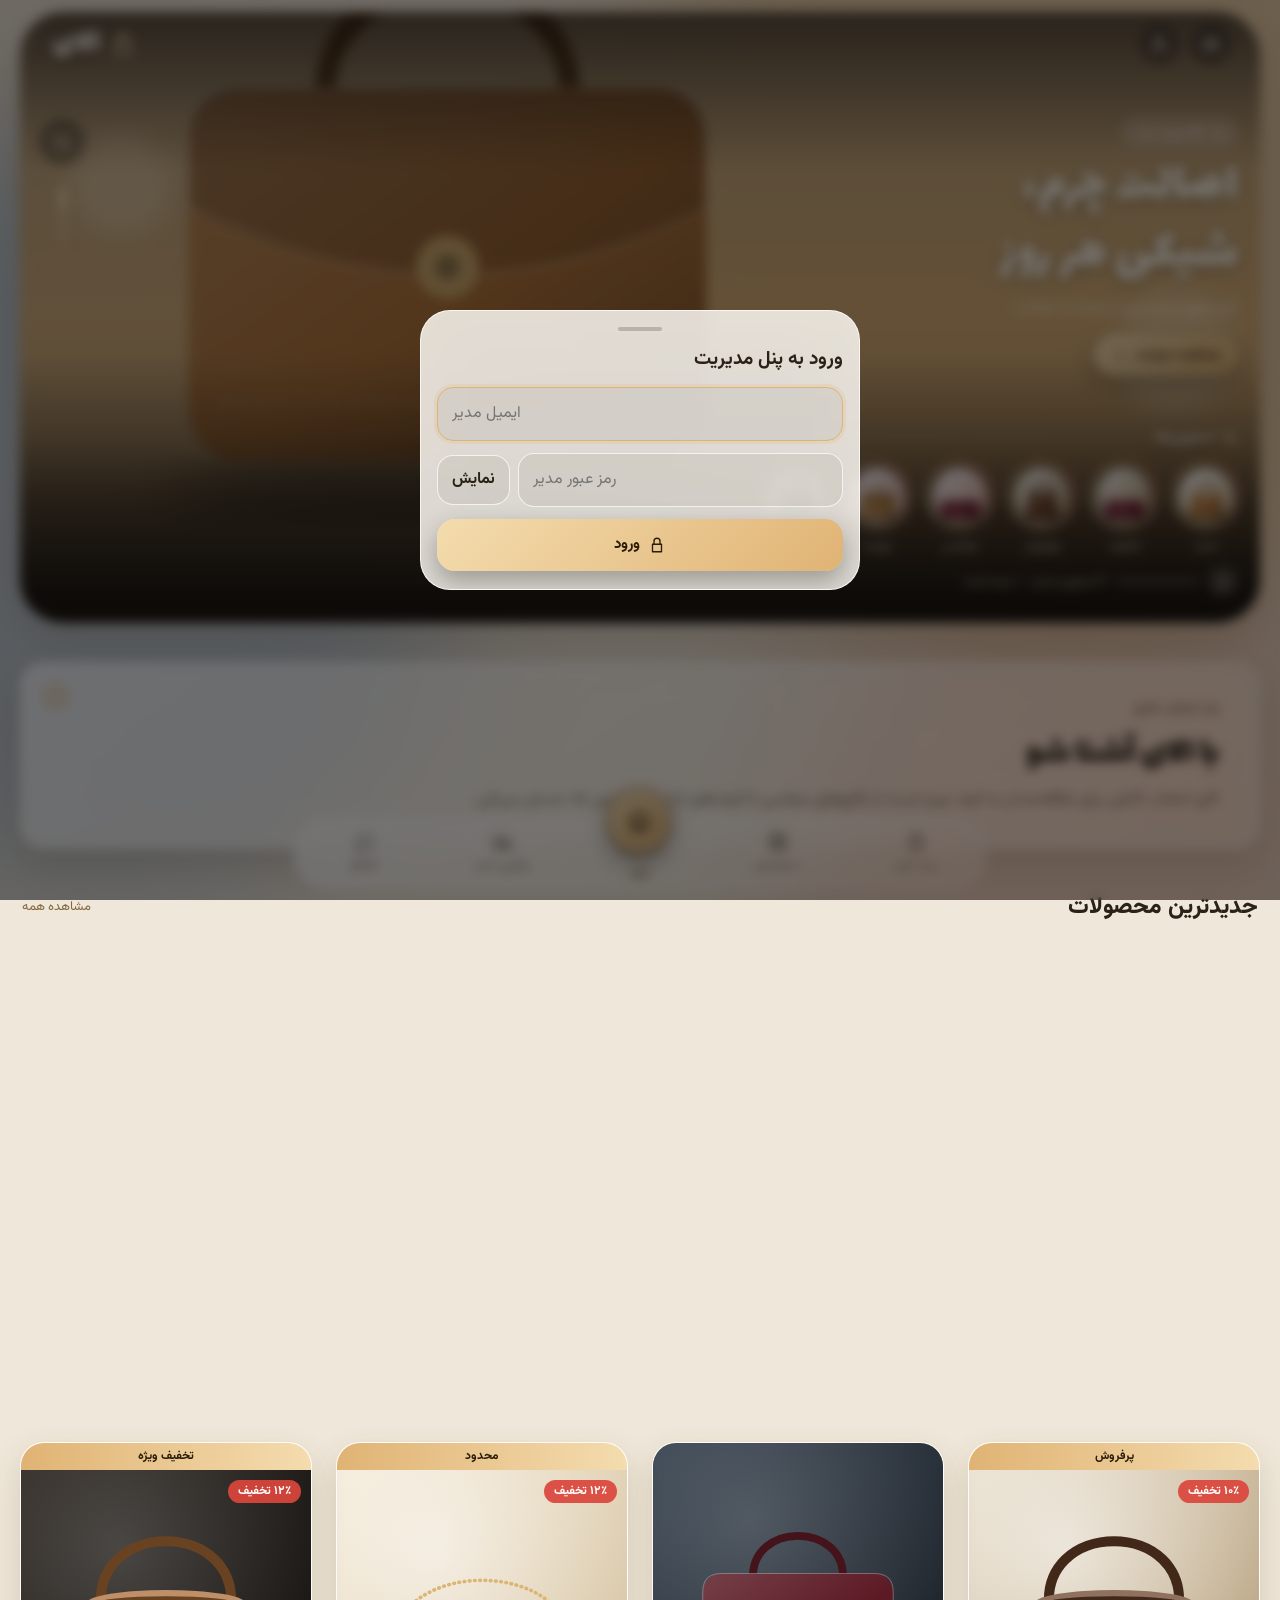
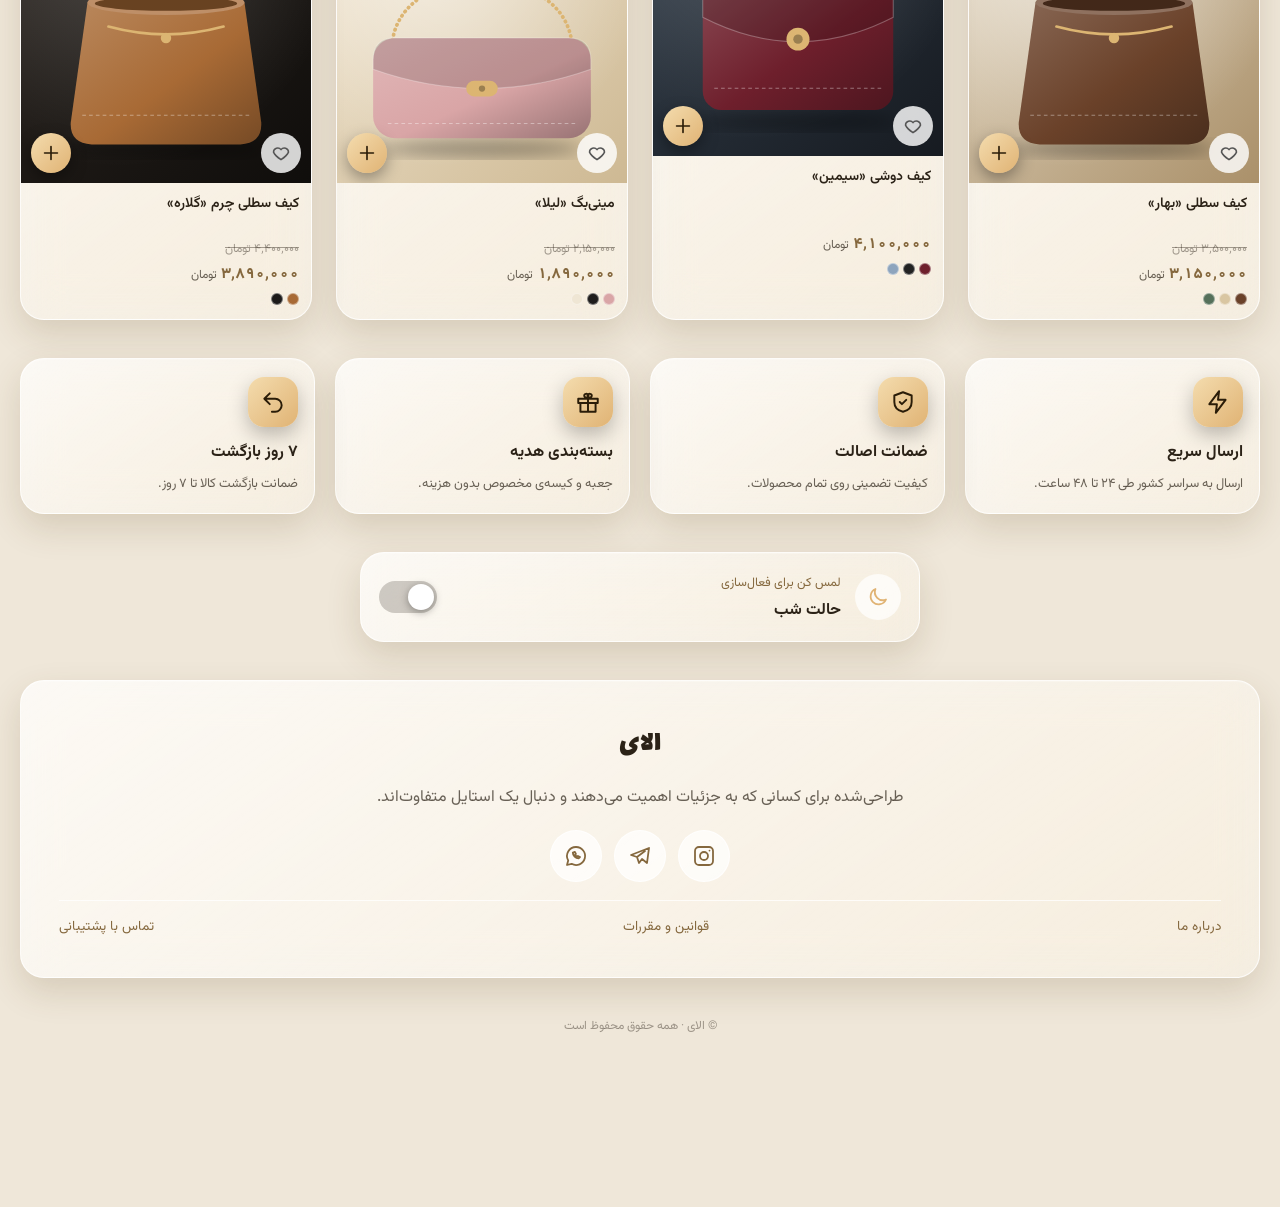
==== commit bd562ca2: "Add files via upload" ====
--- a/admin.html
+++ b/admin.html
@@ -3,7 +3,7 @@
 <head>
 <meta charset="utf-8">
 <meta name="viewport" content="width=device-width,initial-scale=1,viewport-fit=cover,interactive-widget=resizes-content">
-<title>پنل مدیریت | کیف‌آرا</title>
+<title>پنل مدیریت | الای</title>
 <meta name="theme-color" content="#0e0c0a">
 <link rel="preconnect" href="https://fonts.googleapis.com"><link rel="preconnect" href="https://fonts.gstatic.com" crossorigin>
 <link rel="stylesheet" href="https://fonts.googleapis.com/css2?family=Lalezar&family=Vazirmatn:wght@300;400;500;600;700;800&display=swap">
@@ -322,6 +322,7 @@
 .stat{display:grid;grid-template-columns:repeat(auto-fit,minmax(130px,1fr));gap:12px}.stat div{padding:16px;border-radius:20px;background:var(--field);border:1px solid var(--gb)}.stat b{display:block;font-size:24px;color:var(--accent2)}.stat span{font-size:12.5px;color:var(--muted)}
 .cmt{display:flex;justify-content:space-between;gap:10px;align-items:center;font-size:13px;padding:8px 12px;border-radius:14px;background:var(--bg2)}
 .ta{width:100%;min-height:140px;direction:ltr;font-family:ui-monospace,monospace;font-size:12px}
+.li.li-x{border-inline-start:5px solid var(--accent);background:color-mix(in srgb,var(--accent) 7%,var(--field));box-shadow:0 6px 18px rgba(0,0,0,.08)}
 @media (prefers-reduced-motion:reduce){*,*::before,*::after{animation-duration:.01ms!important;transition-duration:.01ms!important}}
 @media (min-width:700px){body{padding-top:0}.app{padding-top:90px}}
 
@@ -622,7 +623,7 @@
 </style>
 </head>
 <body>
-<div id="splash" role="status" aria-label="در حال بارگذاری"><div class="sp-in"><div class="sp-mark"><svg viewBox="0 0 64 64" fill="none" stroke-linecap="round" stroke-linejoin="round"><path class="sp-bag" d="M16 23h32l3.5 31h-39z"/><path class="sp-h" d="M24 23v-5a8 8 0 0116 0v5"/><circle class="sp-k" cx="32" cy="37" r="2.6"/></svg><i class="sp-ring"></i><i class="sp-ring r2"></i></div><b id="sp-name" class="sp-name">کیف‌آرا</b><div class="sp-bar"><i></i></div><small>در حال آماده‌سازی…</small></div></div>
+<div id="splash" role="status" aria-label="در حال بارگذاری"><div class="sp-in"><div class="sp-mark"><svg viewBox="0 0 64 64" fill="none" stroke-linecap="round" stroke-linejoin="round"><path class="sp-bag" d="M16 23h32l3.5 31h-39z"/><path class="sp-h" d="M24 23v-5a8 8 0 0116 0v5"/><circle class="sp-k" cx="32" cy="37" r="2.6"/></svg><i class="sp-ring"></i><i class="sp-ring r2"></i></div><b id="sp-name" class="sp-name">الای</b><div class="sp-bar"><i></i></div><small>در حال آماده‌سازی…</small></div></div>
 <div class="ambient" aria-hidden="true"><i></i><i></i><i></i></div>
 <header class="hd" id="hd"></header>
 <main class="app" id="app"><div class="skel">در حال بارگذاری…</div></main>
@@ -707,25 +708,25 @@
  const stories=[st('جدید','کلکسیون پاییزی رسید ✨',0,0),st('تخفیف','تا پایان هفته ۱۰٪ تخفیف روی کیف‌های مجلسی',1,3),st('پرفروش','پرفروش‌ترین کیف ماه',4,0),st('مجلسی','برای شب‌های خاص',1,2),st('روزمره','هر روز، یک استایل',2,1),st('اداری','حرفه‌ای و شیک',3,0)];
  stories[0].comments=[{id:uid(),name:'سارا',text:'خیلی قشنگه! رنگ کاراملی موجوده؟',time:Date.now()-3.6e6}];
  return{v:1,
-  store:{logoH:52,name:'کیف‌آرا',tagline:'کیف‌های دست‌دوز، اصیل و شیک',logo:'',phone:'۰۲۱-۱۲۳۴۵۶۷۸',address:'تهران، خیابان ولیعصر',currency:'تومان',productsTitle:'جدیدترین محصولات',storiesHintDone:'همه دیده شد — بکش تا بقیه رو ببینی',copy:'© کیف‌آرا · همه حقوق محفوظ است'},
+  store:{logoH:52,name:'الای',tagline:'کیف‌های دست‌دوز، اصیل و شیک',logo:'',phone:'۰۲۱-۱۲۳۴۵۶۷۸',address:'تهران، خیابان ولیعصر',currency:'تومان',productsTitle:'جدیدترین محصولات',storiesHintDone:'همه دیده شد — بکش تا بقیه رو ببینی',copy:'© الای · همه حقوق محفوظ است'},
   theme:{accent:'#e0b374',accent2:'#f4dcae',bgDark:'#0e0c0a',bgLight:'#efe7d9',glass:12,blur:22,radius:24,mode:'light'},
   show:{hero:true,stories:true,intro:true,products:true,features:true,night:true,about:true,social:true},
   hero:[{id:uid(),img:heroArt('satchel','#b87a3d',0),badge:'کلکسیون جدید',title:'اصالت چرم، شیکی هر روز',sub:'کیف‌های دست‌دوز با ضمانت اصالت',productId:products[2].id},
         {id:uid(),img:heroArt('tote','#26221f',1),badge:'پرفروش هفته',title:'کیف دوشی آوین',sub:'فضای کافی برای همه‌چیز',productId:products[0].id},
         {id:uid(),img:heroArt('clutch','#7a2236',2),badge:'برای شب‌های خاص',title:'مجلسی‌ها رسیدند',sub:'کلاچ‌های زنجیردار با ارسال سریع',productId:products[1].id}],
-  menu:{banner:bannerArt(),title:'کیف‌آرا',sub:'منوی فروشگاه',items:[
+  menu:{banner:bannerArt(),title:'الای',sub:'منوی فروشگاه',items:[
     {id:uid(),label:'صفحه اصلی',icon:'home',color:'#4a7fe0',target:'view:home'},{id:uid(),label:'دسته‌بندی محصولات',icon:'grid',color:'#e0594f',target:'view:categories'},
     {id:uid(),label:'سبد خرید',icon:'bag',color:'#5fb35f',target:'view:cart'},{id:uid(),label:'پیگیری سفارش',icon:'truck',color:'#e8b93a',target:'view:track'},
     {id:uid(),label:'درباره فروشگاه',icon:'info',color:'#9a72d8',target:'about'},{id:uid(),label:'تماس با ما',icon:'phone',color:'#3fb5b5',target:'contact'}]},
   stories,categories:cats,products,
   features:[{id:uid(),icon:'bolt',title:'ارسال سریع',text:'ارسال به سراسر کشور طی ۲۴ تا ۴۸ ساعت.'},{id:uid(),icon:'shield',title:'ضمانت اصالت',text:'کیفیت تضمینی روی تمام محصولات.'},
     {id:uid(),icon:'gift',title:'بسته‌بندی هدیه',text:'جعبه و کیسه‌ی مخصوص بدون هزینه.'},{id:uid(),icon:'undo',title:'۷ روز بازگشت',text:'ضمانت بازگشت کالا تا ۷ روز.'}],
-  about:{kicker:'یک انتخاب کامل',introTitle:'با کیف‌آرا آشنا شو',introText:'کیف‌آرا انتخاب کاملی برای علاقه‌مندان به کیف چرم است؛ از کلاچ‌های مجلسی تا کیف‌های اداری، با کیفیتی که حسش می‌کنی.',
-    title:'کیف‌آرا',text:'طراحی‌شده برای کسانی که به جزئیات اهمیت می‌دهند و دنبال یک استایل متفاوت‌اند.',nightTitle:'حالت شب',nightHint:'لمس کن برای فعال‌سازی'},
+  about:{kicker:'یک انتخاب کامل',introTitle:'با الای آشنا شو',introText:'الای انتخاب کاملی برای علاقه‌مندان به کیف چرم است؛ از کلاچ‌های مجلسی تا کیف‌های اداری، با کیفیتی که حسش می‌کنی.',
+    title:'الای',text:'طراحی‌شده برای کسانی که به جزئیات اهمیت می‌دهند و دنبال یک استایل متفاوت‌اند.',nightTitle:'حالت شب',nightHint:'لمس کن برای فعال‌سازی'},
   socials:[{id:uid(),icon:'instagram',name:'اینستاگرام',url:'https://instagram.com'},{id:uid(),icon:'telegram',name:'تلگرام',url:'https://t.me'},{id:uid(),icon:'whatsapp',name:'واتساپ',url:'https://wa.me/'}],
   links:[{id:uid(),label:'درباره ما',target:'about'},{id:uid(),label:'قوانین و مقررات',target:'url:https://example.com'},{id:uid(),label:'تماس با پشتیبانی',target:'contact'}],
   nav:[{id:'n1',label:'سبد خرید',icon:'bag',view:'cart'},{id:'n2',label:'دسته‌بندی',icon:'grid',view:'categories'},{id:'n3',label:'خانه',icon:'home',view:'home'},{id:'n4',label:'پیگیری خرید',icon:'truck',view:'track'},{id:'n5',label:'گفتگو',icon:'comment',view:'chat'}],
-  pay:{card:'6037-9917-0000-0000',owner:'به نام فروشگاه کیف‌آرا',bank:'بانک ملی',note:'پس از واریز، شماره پیگیری را ثبت کنید.',gateway:''},
+  pay:{card:'6037-9917-0000-0000',owner:'به نام فروشگاه الای',bank:'بانک ملی',note:'پس از واریز، شماره پیگیری را ثبت کنید.',gateway:''},
   orders:[],users:[],admin:{pass:'1234'}}}
 
 /* ---------- storage ---------- */
@@ -1023,120 +1024,7 @@
   CM.all=r||[];CM.t=Date.now()}catch(e){CM.all=CM.all||[]}return CM.all}
 const cmOf=sid=>(CM.all||[]).filter(c=>c.story_id===sid);
 function cmIdent(){const u=curUser();if(u)return{uid:u.id,tok:chTok(u)};if(!V.gid){V.gid='g'+uid()+uid();V.gtok=uid()+uid()+uid()+uid();saveV()}return{uid:V.gid,tok:V.gtok}}
-const SC_SQL=`alter table story_comments add column if not exists avatar text;
-alter table story_comments add column if not exists uid text;
-alter table story_comments add column if not exists tokh text;
-alter table story_comments add column if not exists is_admin boolean not null default false;
-alter table story_comments add column if not exists edited boolean not null default false;
-alter table story_comments add column if not exists reply_to text;
-alter table story_comments add column if not exists rname text;
-alter table story_comments add column if not exists rtext text;
-create or replace function sc_guard() returns trigger language plpgsql as $$
-begin
-  if coalesce(auth.role(), 'anon') <> 'authenticated' then
-    new.is_admin := false;
-    if new.uid = 'admin' then new.uid := null; end if;
-  end if;
-  return new;
-end $$;
-drop trigger if exists sc_guard_t on story_comments;
-create trigger sc_guard_t before insert on story_comments for each row execute function sc_guard();
-drop policy if exists "sc admin insert" on story_comments;
-drop policy if exists "sc admin update" on story_comments;
-create policy "sc admin insert" on story_comments for insert to authenticated with check (true);
-create policy "sc admin update" on story_comments for update to authenticated using (true) with check (true);
-create or replace function sc_edit(p_id text, p_uid text, p_tok text, p_text text) returns boolean
-language plpgsql security definer set search_path = public as $$
-declare n int;
-begin
-  update story_comments set text = left(trim(p_text), 300), edited = true
-   where id::text = p_id and uid = p_uid and is_admin = false and tokh is not null
-     and tokh = encode(sha256(convert_to(p_tok, 'UTF8')), 'hex')
-     and char_length(trim(p_text)) > 0;
-  get diagnostics n = row_count;
-  return n > 0;
-end $$;
-create or replace function sc_delete(p_id text, p_uid text, p_tok text) returns boolean
-language plpgsql security definer set search_path = public as $$
-declare n int;
-begin
-  delete from story_comments
-   where id::text = p_id and uid = p_uid and is_admin = false and tokh is not null
-     and tokh = encode(sha256(convert_to(p_tok, 'UTF8')), 'hex');
-  get diagnostics n = row_count;
-  return n > 0;
-end $$;
-grant execute on function sc_edit(text, text, text, text) to anon, authenticated;
-grant execute on function sc_delete(text, text, text) to anon, authenticated;
-revoke select on story_comments from anon, authenticated;
-grant select (id, story_id, name, text, avatar, created_at, uid, is_admin, edited, reply_to, rname, rtext) on story_comments to anon, authenticated;`;
 /* ---------- public chat room (Supabase table chat_messages) ---------- */
-const CHAT_SQL=`create table if not exists chat_messages (
-  id bigint generated always as identity primary key,
-  uid text,
-  name text not null,
-  avatar text,
-  text text not null default '',
-  image text,
-  is_admin boolean not null default false,
-  edited boolean not null default false,
-  tokh text,
-  created_at timestamptz not null default now()
-);
-alter table chat_messages add column if not exists image text;
-alter table chat_messages add column if not exists is_admin boolean not null default false;
-alter table chat_messages add column if not exists edited boolean not null default false;
-alter table chat_messages add column if not exists tokh text;
-alter table chat_messages add column if not exists reply_to bigint;
-alter table chat_messages add column if not exists rname text;
-alter table chat_messages add column if not exists rtext text;
-alter table chat_messages alter column text set default '';
-alter table chat_messages drop constraint if exists chat_messages_text_check;
-alter table chat_messages drop constraint if exists chat_text_ok;
-alter table chat_messages add constraint chat_text_ok check (char_length(text) <= 500 and (char_length(text) > 0 or image is not null));
-alter table chat_messages enable row level security;
-drop policy if exists "chat read" on chat_messages;
-drop policy if exists "chat insert" on chat_messages;
-drop policy if exists "chat admin insert" on chat_messages;
-drop policy if exists "chat admin update" on chat_messages;
-drop policy if exists "chat admin delete" on chat_messages;
-create policy "chat read" on chat_messages for select using (true);
-create policy "chat insert" on chat_messages for insert to anon, authenticated with check (is_admin = false);
-create policy "chat admin insert" on chat_messages for insert to authenticated with check (true);
-create policy "chat admin update" on chat_messages for update to authenticated using (true) with check (true);
-create policy "chat admin delete" on chat_messages for delete to authenticated using (true);
-revoke select on chat_messages from anon, authenticated;
-grant select (id, uid, name, avatar, text, image, is_admin, edited, created_at, reply_to, rname, rtext) on chat_messages to anon, authenticated;
-create or replace function chat_edit(p_id bigint, p_uid text, p_tok text, p_text text) returns boolean
-language plpgsql security definer set search_path = public as $$
-declare n int;
-begin
-  update chat_messages set text = left(trim(p_text), 500), edited = true
-   where id = p_id and uid = p_uid and is_admin = false and tokh is not null
-     and tokh = encode(sha256(convert_to(p_tok, 'UTF8')), 'hex')
-     and (char_length(trim(p_text)) > 0 or image is not null);
-  get diagnostics n = row_count;
-  return n > 0;
-end $$;
-create or replace function chat_delete(p_id bigint, p_uid text, p_tok text) returns boolean
-language plpgsql security definer set search_path = public as $$
-declare n int;
-begin
-  delete from chat_messages
-   where id = p_id and uid = p_uid and is_admin = false and tokh is not null
-     and tokh = encode(sha256(convert_to(p_tok, 'UTF8')), 'hex');
-  get diagnostics n = row_count;
-  return n > 0;
-end $$;
-grant execute on function chat_edit(bigint, text, text, text) to anon, authenticated;
-grant execute on function chat_delete(bigint, text, text) to anon, authenticated;
-insert into storage.buckets (id, name, public, file_size_limit, allowed_mime_types)
-values ('chat', 'chat', true, 3145728, array['image/jpeg','image/png','image/webp'])
-on conflict (id) do update set public = true, file_size_limit = 3145728, allowed_mime_types = array['image/jpeg','image/png','image/webp'];
-drop policy if exists "chat img upload" on storage.objects;
-drop policy if exists "chat img read" on storage.objects;
-create policy "chat img upload" on storage.objects for insert to anon, authenticated with check (bucket_id = 'chat');
-create policy "chat img read" on storage.objects for select using (bucket_id = 'chat');`;
 const STICKERS=['😍','😂','🥰','😎','🤩','😭','😡','🥳','👍','👏','🙏','💪','❤️','🔥','✨','🎉','🛍️','👜','💖','🌹','☕','🎁','😴','🤝'];
 const CH_OLD='id,uid,name,avatar,text,image,is_admin,edited,created_at';let CH_V2=true;const chCols=()=>CH_V2?CH_OLD+',reply_to,rname,rtext':CH_OLD;
 const chV2Err=e=>/reply_to|rname|rtext/i.test((e&&e.message)||'');
@@ -1327,65 +1215,6 @@
   tel?h('a',{class:'pbtn',href:'tel:'+tel,style:{textDecoration:'none',justifyContent:'center',marginBottom:'8px'}},I('phone',20),'تماس با فروشگاه'):null,
   h('button',{class:'pbtn ghost',type:'button',onclick:()=>close()},'متوجه شدم'));
  close=openModal(sh,'b')}
-const STOCK_SQL=`create table if not exists stock (
-  pid text primary key,
-  qty integer not null default 0 check (qty >= 0),
-  updated_at timestamptz not null default now()
-);
-alter table stock enable row level security;
-drop policy if exists "stock read" on stock;
-drop policy if exists "stock admin insert" on stock;
-drop policy if exists "stock admin update" on stock;
-drop policy if exists "stock admin delete" on stock;
-create policy "stock read" on stock for select using (true);
-create policy "stock admin insert" on stock for insert to authenticated with check (true);
-create policy "stock admin update" on stock for update to authenticated using (true) with check (true);
-create policy "stock admin delete" on stock for delete to authenticated using (true);
-
-create table if not exists stock_notify (
-  id bigint generated always as identity primary key,
-  pid text not null,
-  phone text not null,
-  name text not null default '',
-  created_at timestamptz not null default now(),
-  unique (pid, phone)
-);
-alter table stock_notify enable row level security;
-drop policy if exists "sn insert" on stock_notify;
-drop policy if exists "sn admin read" on stock_notify;
-drop policy if exists "sn admin delete" on stock_notify;
-create policy "sn insert" on stock_notify for insert to anon, authenticated with check (char_length(phone) = 11 and char_length(pid) <= 40);
-create policy "sn admin read" on stock_notify for select to authenticated using (true);
-create policy "sn admin delete" on stock_notify for delete to authenticated using (true);
-
-create or replace function stock_on_order() returns trigger
-language plpgsql security definer set search_path = public as $$
-declare it json;
-begin
-  for it in select * from json_array_elements(coalesce(new.data::json->'items', '[]'::json)) loop
-    update stock set qty = greatest(0, qty - coalesce((it->>'qty')::int, 1)), updated_at = now() where pid = it->>'pid';
-  end loop;
-  return new;
-end $$;
-drop trigger if exists stock_on_order_t on orders;
-create trigger stock_on_order_t after insert on orders for each row execute function stock_on_order();
-
-create or replace function stock_on_status() returns trigger
-language plpgsql security definer set search_path = public as $$
-declare it json; s int := 0;
-begin
-  if (old.data::json->>'status') is distinct from 'canceled' and (new.data::json->>'status') = 'canceled' then s := 1;
-  elsif (old.data::json->>'status') = 'canceled' and (new.data::json->>'status') is distinct from 'canceled' then s := -1;
-  end if;
-  if s <> 0 then
-    for it in select * from json_array_elements(coalesce(new.data::json->'items', '[]'::json)) loop
-      update stock set qty = greatest(0, qty + s * coalesce((it->>'qty')::int, 1)), updated_at = now() where pid = it->>'pid';
-    end loop;
-  end if;
-  return new;
-end $$;
-drop trigger if exists stock_on_status_t on orders;
-create trigger stock_on_status_t after update on orders for each row execute function stock_on_status();`;
 /* ---------- coupons ---------- */
 function cpState(code){const v=String(code||'').trim().toLowerCase();if(!v)return null;const c=(S.coupons||[]).find(x=>String(x.code||'').trim().toLowerCase()===v);
  if(!c)return{err:'کد تخفیف معتبر نیست'};if(c.active===false)return{err:'این کد تخفیف فعال نیست'};
@@ -1422,21 +1251,6 @@
 function drawTick(){const el=document.getElementById('draw-bn');if(!el||!S||!S.draw)return;const end=Date.parse(S.draw.date)||0;if(!end)return;const ms=end-Date.now(),bs=el.querySelectorAll('.bn-cd b');
  if(ms<=0){if(bs.length)drawBanner();return}cdParts(ms).forEach((v,k)=>{if(bs[k])bs[k].textContent=fa(v)})}
 setInterval(drawTick,1000);
-const DRAW_SQL=`create table if not exists draw_entries (
-  id bigint generated always as identity primary key,
-  draw_id text not null,
-  phone text not null,
-  name text not null default '',
-  created_at timestamptz not null default now(),
-  unique (draw_id, phone)
-);
-alter table draw_entries enable row level security;
-drop policy if exists "draw insert" on draw_entries;
-drop policy if exists "draw admin read" on draw_entries;
-drop policy if exists "draw admin delete" on draw_entries;
-create policy "draw insert" on draw_entries for insert to anon, authenticated with check (char_length(phone) = 11 and char_length(draw_id) <= 40);
-create policy "draw admin read" on draw_entries for select to authenticated using (true);
-create policy "draw admin delete" on draw_entries for delete to authenticated using (true);`;
 /* ---------- admin ---------- */
 const commit=()=>{persist();refreshStore();sbQueue()};
 /* ----- server sync (admin only) ----- */
@@ -1466,11 +1280,17 @@
  file.onchange=async()=>{const f=file.files[0];if(!f)return;try{o[k]=await readFile(f,{max:opts.max||1400,keepAlpha:opts.alpha});if(opts.video){o.type=f.type.startsWith('video/')?'video':'image';if(o.type==='video'){const d=await vidThumb(o[k],400);if(d)o.thumb=d}else o.thumb=''}url.value='';draw();commit();toast('بارگذاری شد');if(opts.video&&typeof ADM!=='undefined'&&ADM.go)ADM.go('stories')}catch(e){toast(e.message||'بارگذاری انجام نشد')}file.value=''};
  url.onchange=()=>{o[k]=url.value.trim();if(opts.video)o.type=/\.(mp4|webm|mov)(\?|$)/i.test(o[k])?'video':'image';draw();commit()};
  draw();return h('div',{class:'imf'},pv,h('div',{class:'ct'},h('div',{class:'row'},h('span',{class:'up btn sec'},I('plus',18),opts.video?'عکس یا ویدیو':'انتخاب تصویر',file),opts.clearable?h('button',{class:'btn dg',type:'button',onclick:()=>{o[k]='';url.value='';draw();commit()}},I('trash',16)):null),url))}
-function listEd(arr,render,mk,{title,addLabel='افزودن',fixed,min=0}={}){const box=h('div',{class:'lst'});
+function listEd(arr,render,mk,{title,addLabel='افزودن',fixed,min=0,thumb,collapse}={}){const box=h('div',{class:'lst'}),OPEN=new Set();
  const draw=()=>{box.innerHTML='';arr.forEach((it,i)=>{const mv=d=>()=>{const j=i+d;if(j<0||j>=arr.length)return;[arr[i],arr[j]]=[arr[j],arr[i]];commit();draw()};
-  box.append(h('div',{class:'li'},h('div',{class:'li-h'},h('b',{},title?title(it,i):'#'+fa(i+1)),h('span',{class:'li-a'},h('button',{class:'sb','aria-label':'بالا',html:ic('up',16),onclick:mv(-1)}),h('button',{class:'sb','aria-label':'پایین',html:ic('down',16),onclick:mv(1)}),
-   fixed||arr.length<=min?null:h('button',{class:'sb dg','aria-label':'حذف',html:ic('trash',16),onclick:()=>{arr.splice(i,1);commit();draw()}}))),render(it,i,draw)))});
-  if(!fixed)box.append(h('button',{class:'btn add',onclick:()=>{arr.push(mk());commit();draw()}},I('plus',18),addLabel))};draw();return box}
+  const key=it.id||i,isOpen=!collapse||OPEN.has(key),rich=!!(thumb||collapse),tt=title?title(it,i):'#'+fa(i+1),src=thumb?thumb(it):'';
+  const bd=h('div',{style:{display:isOpen?'flex':'none',flexDirection:'column',gap:'12px'}},isOpen?render(it,i,draw):null);
+  const lab=rich?h('span',{style:{display:'flex',alignItems:'center',gap:'10px',flex:'1',minWidth:'0',cursor:collapse?'pointer':'default'},onclick:collapse?()=>{OPEN.has(key)?OPEN.delete(key):OPEN.add(key);draw()}:null},
+    h('span',{style:{flex:'none',minWidth:'30px',height:'30px',borderRadius:'10px',display:'grid',placeItems:'center',background:'linear-gradient(135deg,var(--accent2),var(--accent))',color:'var(--on-accent)',fontWeight:'800',fontSize:'13px'}},fa(i+1)),
+    src?h('img',{src,alt:'',style:{width:'48px',height:'48px',borderRadius:'12px',objectFit:'cover',flex:'none'}}):null,
+    h('b',{style:{flex:'1',minWidth:'0',lineHeight:'1.5'}},tt),collapse?h('span',{html:ic(isOpen?'up':'down',18),style:{flex:'none',color:'var(--muted)'}}):null):h('b',{},tt);
+  box.append(h('div',{class:'li'+(rich?' li-x':'')},h('div',{class:'li-h'},lab,h('span',{class:'li-a'},h('button',{class:'sb','aria-label':'بالا',html:ic('up',16),onclick:mv(-1)}),h('button',{class:'sb','aria-label':'پایین',html:ic('down',16),onclick:mv(1)}),
+   fixed||arr.length<=min?null:h('button',{class:'sb dg','aria-label':'حذف',html:ic('trash',16),onclick:()=>{arr.splice(i,1);commit();draw()}}))),bd))});
+  if(!fixed)box.append(h('button',{class:'btn add',onclick:()=>{const n=mk();arr.push(n);if(n.id)OPEN.add(n.id);commit();draw()}},I('plus',18),addLabel))};draw();return box}
 function dateF(o,k,cb,type='date'){const i=h('input',{class:'in',type,value:o[k]||'',style:{direction:'ltr',textAlign:'right'}});i.addEventListener('change',()=>{o[k]=i.value;commit();cb&&cb()});return i}
 function onoff(o,k,on='فعال',off='غیرفعال',cb){const s=h('select',{class:'in'},h('option',{value:'1'},on),h('option',{value:'0'},off));s.value=o[k]?'1':'0';s.addEventListener('change',()=>{o[k]=s.value==='1';commit();cb&&cb()});return s}
 const card=(t,...k)=>h('section',{class:'ac glass'},t?h('h3',{},t):null,...k);
@@ -1482,6 +1302,11 @@
  s.addEventListener('change',()=>{u.style.display=s.value==='url:'?'':'none';if(s.value==='url:')o[k]='url:'+u.value;commit()});u.addEventListener('input',()=>{o[k]='url:'+u.value;commit()});return h('div',{style:{display:'grid',gap:'8px'}},s,u)}
 const prodOpts=(none='بدون لینک')=>[['',none],...S.products.map(p=>[p.id,p.title])];
 
+function stockF(p){const inp=h('input',{class:'in',type:'text',inputmode:'numeric',placeholder:'تعداد',style:{width:'110px',flex:'none',textAlign:'center',direction:'ltr',fontSize:'16px',fontWeight:'700'},onfocus:e=>e.target.select()}),st=h('small',{class:'fh'},'در حال بارگیری…');
+ const step=(l,d)=>h('button',{class:'btn sec',type:'button',onclick:()=>{inp.value=Math.max(0,(+normNum(inp.value)||0)+d)}},l);
+ const save=async()=>{const v=Math.max(0,Math.floor(+normNum(inp.value))||0);try{await sbFetch('/rest/v1/stock?on_conflict=pid',{method:'POST',auth:true,headers:{Prefer:'resolution=merge-duplicates,return=minimal'},body:{pid:p.id,qty:v,updated_at:new Date().toISOString()}});inp.value=v;ST.map=Object.assign(ST.map||{},{[p.id]:v});ST.t=Date.now();p.stock=v;st.textContent='✓ ذخیره شد: '+fa(v)+' عدد';toast('موجودی ذخیره شد')}catch(e){st.textContent='ذخیره نشد: '+e.message;toast('ذخیره نشد: '+e.message)}};
+ sbFetch('/rest/v1/stock?pid=eq.'+encodeURIComponent(p.id)+'&select=qty',{auth:true}).then(r=>{if(r&&r[0]){inp.value=r[0].qty;st.textContent='موجودی فعلی روی سرور'}else{inp.value=+p.stock||0;st.textContent='هنوز در انبار ثبت نشده؛ با «ذخیره موجودی» ثبت می‌شود'}}).catch(e=>{inp.value=+p.stock||0;st.textContent='خطا: '+e.message});
+ return h('div',{style:{display:'grid',gap:'6px'}},h('div',{class:'row',style:{flexWrap:'wrap'}},step('−۱',-1),inp,step('+۱',1),step('+۱۰',10),h('button',{class:'btn',type:'button',onclick:save},'ذخیره موجودی')),st)}
 const TABS=[['dash','نمای کلی','list'],['general','اطلاعات فروشگاه','gear'],['theme','رنگ و شیشه','palette'],['content','صفحه اصلی','home'],['hero','اسلایدر','image'],['menu','منوی کشویی','menu'],['stories','استوری‌ها','play'],['products','محصولات','box'],['nav','منوی پایین','grid'],['orders','سفارش‌ها','truck'],['inventory','موجودی','box'],['shipping','هزینه ارسال','truck'],['reports','گزارش فروش','list'],['comments','نظرات استوری','comment'],['chat','گفتگوی همگانی','users'],['coupons','کد تخفیف','tag'],['draw','قرعه‌کشی','gift'],['settings','تنظیمات','lock']];
 const ADM={open:false};
 const enDigits=s=>String(s||'').replace(/[۰-۹]/g,d=>'۰۱۲۳۴۵۶۷۸۹'.indexOf(d)).replace(/[٠-٩]/g,d=>'٠١٢٣٤٥٦٧٨٩'.indexOf(d));
@@ -1512,12 +1337,12 @@
  const syncAll=async()=>{const rows=S.products.filter(p=>mAdm(p)==null).map(p=>({pid:p.id,qty:Math.max(0,Math.floor(+p.stock)||0),updated_at:new Date().toISOString()}));if(!rows.length)return toast('همه محصولات قبلاً ثبت شده‌اند');
   try{await upsert(rows);toast('همه محصولات ثبت شد');load()}catch(e){toast('ثبت نشد: '+e.message)}};
  const draw=()=>{box.innerHTML='';
-  if(err){add(box,h('div',{class:'li'},h('p',{style:{margin:0}},/relation|does not exist|schema cache|404/i.test(err)?'جدول موجودی ساخته نشده؛ SQL پایین همین صفحه را یک‌بار در Supabase اجرا کنید.':'بارگیری نشد: '+err)));return}
+  if(err){add(box,h('div',{class:'li'},h('p',{style:{margin:0}},/relation|does not exist|schema cache|404/i.test(err)?'جدول موجودی ساخته نشده.':'بارگیری نشد: '+err)));return}
   if(!map){add(box,h('div',{class:'empty'},'در حال بارگیری…'));return}
-  add(box,S.products.length?S.products.map(p=>{const v=mAdm(p),cur=v!=null?v:(+p.stock||0),inp=h('input',{class:'in',type:'number',min:'0',value:cur,style:{width:'92px',textAlign:'center'}}),w=nf[p.id]||[];
-   const step=(l,d)=>h('button',{class:'btn sec',type:'button',onclick:()=>{inp.value=Math.max(0,(+inp.value||0)+d)}},l);
+  add(box,S.products.length?S.products.map(p=>{const v=mAdm(p),cur=v!=null?v:(+p.stock||0),inp=h('input',{class:'in',type:'text',inputmode:'numeric',value:String(cur),style:{width:'110px',flex:'none',textAlign:'center',direction:'ltr',padding:'12px 6px',fontSize:'16px',fontWeight:'700'},onfocus:e=>e.target.select()}),w=nf[p.id]||[];
+   const step=(l,d)=>h('button',{class:'btn sec',type:'button',onclick:()=>{inp.value=Math.max(0,(+normNum(inp.value)||0)+d)}},l);
    return h('div',{class:'li'},h('div',{class:'li-h'},h('span',{style:{display:'flex',gap:'8px',alignItems:'center'}},p.images[0]?h('img',{src:p.images[0],alt:'',style:{width:'42px',height:'42px',borderRadius:'10px',objectFit:'cover'}}):null,h('b',{},p.title)),h('span',{class:'pill'},cur<=0?'اتمام موجودی':(cur<=LOW?'کم‌موجود':'موجود'))),
-    h('div',{class:'row',style:{alignItems:'center'}},step('−۱',-1),inp,step('+۱',1),step('+۱۰',10),h('button',{class:'btn',type:'button',onclick:()=>save(p,inp.value)},v!=null?'ذخیره':'ثبت در انبار')),
+    h('div',{class:'row',style:{alignItems:'center'}},step('−۱',-1),inp,step('+۱',1),step('+۱۰',10),h('button',{class:'btn',type:'button',onclick:()=>save(p,normNum(inp.value))},v!=null?'ذخیره':'ثبت در انبار')),
     v==null?h('small',{class:'fh'},'هنوز در انبار سرور ثبت نشده (عدد بالا از تنظیمات قدیمی محصول است). بعد از ثبت، با هر فروش خودکار کم می‌شود.'):null,
     w.length?h('div',{class:'li'},h('b',{},'منتظر موجود شدن ('+fa(w.length)+' نفر)'+(cur>0?' · الان موجود است، خبرشان کن':'')),w.map(x=>h('div',{class:'li-h'},h('span',{style:{fontSize:'13px'}},(x.name||'—')+' · '+x.phone),h('span',{class:'row',style:{gap:'6px'}},h('a',{class:'btn sec',href:'tel:'+x.phone,style:{textDecoration:'none'}},'تماس'),h('a',{class:'btn sec',href:'sms:'+x.phone+'?body='+encodeURIComponent('«'+p.title+'» دوباره در '+(S.store.name||'فروشگاه')+' موجود شد 🌸'),style:{textDecoration:'none'}},'پیامک')))),
      h('button',{class:'btn dg',style:{alignSelf:'flex-start'},onclick:ev=>{const b=ev.currentTarget;if(!b.dataset.s){b.dataset.s=1;b.textContent='برای پاک‌کردن لیست دوباره بزنید';return}sbFetch('/rest/v1/stock_notify?pid=eq.'+encodeURIComponent(p.id),{method:'DELETE',auth:true,headers:{Prefer:'return=minimal'}}).then(()=>{delete nf[p.id];draw()}).catch(er=>toast('حذف نشد: '+er.message))}},I('trash',16),'پاک‌کردن لیست منتظران')):null)}):h('div',{class:'empty'},'هنوز محصولی ندارید.'))};
@@ -1525,8 +1350,7 @@
    const n=await sbFetch('/rest/v1/stock_notify?select=id,pid,phone,name,created_at&order=created_at.asc&limit=2000',{auth:true}).catch(()=>[]);nf={};(n||[]).forEach(x=>(nf[x.pid]=nf[x.pid]||[]).push(x));err=''}catch(e){err=e.message||'خطا'}draw()};
  draw();load();
  return[card('موجودی انبار',h('p',{},'تعداد هر محصول را اینجا تنظیم کنید. با هر سفارش جدید، موجودی خودکار کم می‌شود و با لغو سفارش برمی‌گردد. وقتی موجودی صفر شد، محصول روی سایت خاکستری می‌شود و «اتمام موجودی» و دکمه‌ی «خبرم کن» نشان می‌دهد.'),
-   h('div',{class:'row'},h('button',{class:'btn sec',onclick:load},'بروزرسانی'),h('button',{class:'btn sec',onclick:syncAll},'ثبت همه محصولات در انبار'),h('button',{class:'btn',onclick:()=>ADM.go('products')},I('plus',16),'افزودن محصول جدید')),box),
-  card('راه‌اندازی (یک‌بار)',h('p',{},'برای کارکرد انبار و «خبرم کن» این SQL را یک‌بار در Supabase (SQL Editor) اجرا کنید:'),h('small',{class:'fh',style:{direction:'ltr',textAlign:'left',display:'block',whiteSpace:'pre-wrap'}},STOCK_SQL),h('button',{class:'btn sec',style:{alignSelf:'flex-start'},onclick:()=>copyText(STOCK_SQL)},'کپی SQL'))]},
+   h('div',{class:'row'},h('button',{class:'btn sec',onclick:load},'بروزرسانی'),h('button',{class:'btn sec',onclick:syncAll},'ثبت همه محصولات در انبار'),h('button',{class:'btn',onclick:()=>ADM.go('products')},I('plus',16),'افزودن محصول جدید')),box)]},
 shipping(){const Sh=S.ship;return[card('روش‌ها و هزینه ارسال',h('p',{},'مشتری هنگام ثبت سفارش یکی از روش‌های فعال را انتخاب می‌کند و هزینه‌ی آن به مبلغ نهایی اضافه می‌شود. قیمت‌های پیش‌فرض نمونه است؛ حتماً با قیمت واقعی خودتان عوض کنید. اگر برای روشی «نمایش پنجره‌ی تماس» را روشن کنید، بعد از ثبت سفارش پنجره‌ی هماهنگی با شماره‌ی تماس باز می‌شود.'),
    listEd(Sh.methods,(m,i,draw)=>[g2(fld('عنوان',tx(m,'title')),fld('هزینه ('+S.store.currency+')',tx(m,'price',{num:true}),'۰ = رایگان / هماهنگی با ادمین')),fld('توضیح کوتاه زیر عنوان',tx(m,'desc')),g2(fld('وضعیت',onoff(m,'on','فعال','غیرفعال',draw)),fld('بعد از ثبت سفارش',onoff(m,'courier','نمایش پنجره‌ی هماهنگی و تماس','بدون پنجره')))],
     ()=>({id:uid(),title:'روش جدید',price:0,desc:'',on:true}),{title:m=>m.title+' · '+(+m.price?money(+m.price):'—'),addLabel:'افزودن روش ارسال'})),
@@ -1570,7 +1394,7 @@
  const pickW=()=>{const L=elig();if(!L.length)return toast('شرکت‌کننده‌ی واجد شرایطی نیست؛ اول «بارگیری» را بزنید');const n=Math.min(Math.max(1,Math.floor(+D.winners)||1),L.length),pool=L.slice(),w=[],rnd=m=>{const a=new Uint32Array(1);crypto.getRandomValues(a);return a[0]%m};
   for(let k=0;k<n;k++)w.push(pool.splice(rnd(pool.length),1)[0]);lastPick=w.map(e=>({name:e.name||'—',phone:e.phone}));drawRes()};
  const drawList=()=>{list.innerHTML='';
-  if(err){add(list,h('div',{class:'li'},h('p',{style:{margin:0}},/relation|does not exist|schema cache|404/i.test(err)?'جدول شرکت‌کننده‌ها ساخته نشده؛ SQL پایین همین صفحه را یک‌بار اجرا کنید.':'بارگیری نشد: '+err)));return}
+  if(err){add(list,h('div',{class:'li'},h('p',{style:{margin:0}},/relation|does not exist|schema cache|404/i.test(err)?'جدول شرکت‌کننده‌ها ساخته نشده.':'بارگیری نشد: '+err)));return}
   if(!entries){add(list,h('div',{class:'empty'},'برای دیدن شرکت‌کننده‌ها روی «بارگیری» بزنید.'));return}
   const E=elig();
   add(list,[h('small',{class:'fh'},'ثبت‌شده: '+fa(entries.length)+' نفر · واجد شرایط: '+fa(E.length)+' نفر'),...entries.map(e=>h('div',{class:'li'},h('div',{class:'li-h'},h('span',{},h('b',{},e.name||'—'),' · ',e.phone),h('span',{class:'pill'},E.includes(e)?'واجد شرایط':'بدون خرید تأییدشده')),h('small',{class:'fh'},fa(nOrd(e.phone))+' سفارش · '+new Date(e.created_at).toLocaleString('fa-IR')),
@@ -1587,7 +1411,7 @@
     h('button',{class:'btn dg',onclick:e=>{const b=e.currentTarget;if(!b.dataset.s){b.dataset.s=1;b.textContent='برای شروع دوباره بزنید (نتیجه و ثبت‌نام‌های فعلی کنار می‌رود)';return}D.id=uid();D.rev=(D.rev||0)+1;D.result=[];commit();ADM.go('draw')}},'شروع قرعه‌کشی جدید'))),
   card('شرکت‌کننده‌ها و انتخاب برنده',h('p',{},'اول «بارگیری» را بزنید تا ثبت‌نام‌ها و سفارش‌ها از سرور بیاید. انتخاب برنده تصادفی است و فقط بین کسانی انجام می‌شود که خرید دارند. بعد از انتخاب، «ذخیره و اعلام» نتیجه را با نام و شماره‌ی نیمه‌پنهان روی برچسب نشان می‌دهد.'),sel,
    h('div',{class:'row'},h('button',{class:'btn sec',onclick:load},'بارگیری شرکت‌کننده‌ها'),h('button',{class:'btn',onclick:pickW},I('gift',18),'انتخاب برنده')),res,list),
-  card('راه‌اندازی (یک‌بار)',h('p',{},'برای ثبت‌نام در قرعه‌کشی این SQL را یک‌بار در Supabase (SQL Editor) اجرا کنید:'),h('small',{class:'fh',style:{direction:'ltr',textAlign:'left',display:'block',whiteSpace:'pre-wrap'}},DRAW_SQL),h('button',{class:'btn sec',style:{alignSelf:'flex-start'},onclick:()=>copyText(DRAW_SQL)},'کپی SQL'))]},
+  ]},
 dash(){const rev=S.orders.filter(o=>['paid','processing','shipped','delivered'].includes(o.status)).reduce((a,o)=>a+o.total,0);
  return[card('خوش آمدید',h('p',{},'همه بخش‌های سایت از همین‌جا قابل تغییر است. تغییرات بلافاصله ذخیره و روی سایت اعمال می‌شود.'),
   h('div',{class:'stat'},[[S.products.length,'محصول'],[S.stories.length,'استوری'],[S.orders.length,'سفارش'],[S.orders.filter(o=>o.status==='new'||o.status==='paid').length,'سفارش نیازمند بررسی'],[S.users.length,'کاربر ثبت‌نام‌شده'],[money(rev),'فروش تأییدشده']].map(([n,l])=>h('div',{},h('b',{},typeof n==='number'?fa(n):n),h('span',{},l))))),
@@ -1622,10 +1446,10 @@
  return[card('محصولات',h('p',{},'هر محصول می‌تواند چند عکس و چند رنگ داشته باشد. اگر برای رنگی عکس بگذارید، با انتخاب آن رنگ عکس اصلی عوض می‌شود.'),
   listEd(S.products,(p,i,draw)=>{const ibox=h('div',{class:'imf'});const dI=()=>{ibox.innerHTML='';p.images.forEach((src,k)=>ibox.append(h('div',{style:{position:'relative'}},h('div',{class:'pv'},h('img',{src,alt:''})),h('div',{class:'row',style:{marginTop:'4px',gap:'4px'}},h('button',{class:'sb','aria-label':'قبلی',html:ic('chr',14),onclick:()=>{if(k){[p.images[k],p.images[k-1]]=[p.images[k-1],p.images[k]];commit();dI()}}}),h('button',{class:'sb dg','aria-label':'حذف',html:ic('trash',14),onclick:()=>{p.images.splice(k,1);commit();dI()}})))));
     const f=h('input',{type:'file',accept:'image/*',multiple:true,'aria-label':'افزودن تصاویر'});f.onchange=async()=>{for(const x of f.files){try{p.images.push(await readFile(x,{max:1400}))}catch(e){toast(e.message)}}f.value='';commit();dI()};ibox.append(h('span',{class:'up btn sec',style:{alignSelf:'center'}},I('plus',18),'افزودن عکس',f))};dI();
-   return[g2(fld('نام محصول',tx(p,'title')),fld('دسته‌بندی',pick(p,'cat',S.categories.map(c=>[c.id,c.name]))),fld('قیمت ('+S.store.currency+')',tx(p,'price',{num:true})),fld('قیمت قبل از تخفیف (اختیاری)',tx(p,'oldPrice',{num:true})),fld('برچسب بالای کارت',tx(p,'badge',{ph:'مثلاً پرفروش'})),fld('رنگ برچسب',pick(p,'badgeKind',[['gold','طلایی'],['red','قرمز (تخفیف)'],['green','سبز (جدید)'],['blue','آبی'],['dark','مشکی']])),fld('شمارنده‌ی تخفیف: چند ساعت دیگر؟',cdIn(p),'عدد ساعت را بزنید و خارج شوید؛ ۰ = بدون شمارنده'),fld('موجودی',h('small',{class:'fh'},'از تب «موجودی» مدیریت می‌شود.'))),
+   return[g2(fld('نام محصول',tx(p,'title')),fld('دسته‌بندی',pick(p,'cat',S.categories.map(c=>[c.id,c.name]))),fld('قیمت ('+S.store.currency+')',tx(p,'price',{num:true})),fld('قیمت قبل از تخفیف (اختیاری)',tx(p,'oldPrice',{num:true})),fld('برچسب بالای کارت',tx(p,'badge',{ph:'مثلاً پرفروش'})),fld('رنگ برچسب',pick(p,'badgeKind',[['gold','طلایی'],['red','قرمز (تخفیف)'],['green','سبز (جدید)'],['blue','آبی'],['dark','مشکی']])),fld('شمارنده‌ی تخفیف: چند ساعت دیگر؟',cdIn(p),'عدد ساعت را بزنید و خارج شوید؛ ۰ = بدون شمارنده'),fld('موجودی (تعداد)',stockF(p))),
     fld('توضیحات',tx(p,'desc',{area:true,rows:5})),fld('عکس‌ها (اولین عکس روی کارت دیده می‌شود)',ibox),
     h('div',{},h('b',{},'رنگ‌بندی'),h('div',{style:{marginTop:'8px'}},listEd(p.colors,c=>[g2(fld('نام رنگ',tx(c,'name')),fld('رنگ',colorF(c,'hex'))),fld('عکس این رنگ (اختیاری)',imgField(c,'img',{max:1200,clearable:true}))],()=>({id:uid(),name:'رنگ جدید',hex:'#888888',img:''}),{title:c=>c.name,addLabel:'افزودن رنگ'})))]},
-  ()=>({id:uid(),title:'محصول جدید',desc:'',price:0,oldPrice:0,badge:'',cat:S.categories[0]?.id||'',stock:10,images:[],colors:[]}),{title:p=>p.title,addLabel:'افزودن محصول'})),catCard]},
+  ()=>({id:uid(),title:'محصول جدید',desc:'',price:0,oldPrice:0,badge:'',cat:S.categories[0]?.id||'',stock:10,images:[],colors:[]}),{title:p=>p.title,addLabel:'افزودن محصول',thumb:p=>p.images[0]||'',collapse:true})),catCard]},
 nav(){return[card('منوی پایین صفحه',h('p',{},'ترتیب از راست به چپ نمایش داده می‌شود. آیکون تب فعال داخل حباب شناور می‌نشیند و با تغییر تب، حباب به تب بعدی می‌رود.'),
   listEd(S.nav,n=>g2(fld('عنوان',tx(n,'label')),fld('آیکون',pick(n,'icon',ICON_OPTS)),fld('صفحه',pick(n,'view',[['home','خانه'],['categories','دسته‌بندی'],['cart','سبد خرید'],['track','پیگیری خرید'],['pay','پرداخت'],['chat','گفتگوی همگانی']]))),()=>({}),{title:n=>n.label,fixed:true}))]},
 chat(){let rows=[],err='',pimg='',editId=null;const box=h('div',{class:'lst'});
@@ -1637,7 +1461,7 @@
  const startRep=c=>{rep=c;drawRp();inp.focus();inp.scrollIntoView({block:'center',behavior:'smooth'})};
  const delRow=(c,b)=>{if(!b.dataset.s){b.dataset.s=1;b.textContent='برای حذف دوباره بزنید';return}sbFetch('/rest/v1/chat_messages?id=eq.'+c.id,{method:'DELETE',auth:true,headers:{Prefer:'return=minimal'}}).then(()=>{rows=rows.filter(x=>x!==c);CH.msgs=CH.msgs.filter(x=>x.id!==c.id);draw();toast('حذف شد')}).catch(er=>toast('حذف نشد: '+er.message))};
  const saveRow=(c,v)=>{const t=v.trim().slice(0,500);if(!t&&!c.image)return toast('متن نمی‌تواند خالی باشد');sbFetch('/rest/v1/chat_messages?id=eq.'+c.id,{method:'PATCH',auth:true,headers:{Prefer:'return=minimal'},body:{text:t,edited:true}}).then(()=>{c.text=t;c.edited=true;editId=null;draw();toast('ذخیره شد')}).catch(er=>toast('ذخیره نشد: '+er.message))};
- const draw=()=>{box.innerHTML='';if(!CH_V2&&!err)box.append(h('div',{class:'li'},h('p',{style:{margin:'0 0 6px'}},'برای فعال‌شدن «پاسخ» (reply) این SQL را یک‌بار در Supabase (SQL Editor) اجرا کنید و بعد صفحه را رفرش کنید:'),h('button',{class:'btn sec',style:{alignSelf:'flex-start'},onclick:()=>copyText(CHAT_SQL)},'کپی SQL')));if(err){box.append(h('div',{class:'li'},h('p',{style:{margin:'0 0 6px'}},'جدول گفتگو ساخته نشده یا به‌روز نیست ('+err+'). این SQL را یک‌بار در Supabase (SQL Editor) اجرا کنید:'),h('small',{class:'fh',style:{direction:'ltr',textAlign:'left',display:'block',whiteSpace:'pre-wrap'}},CHAT_SQL),h('button',{class:'btn sec',style:{alignSelf:'flex-start',marginTop:'8px'},onclick:()=>copyText(CHAT_SQL)},'کپی SQL')));return}
+ const draw=()=>{box.innerHTML='';if(err){box.append(h('div',{class:'li'},h('p',{style:{margin:0}},'بارگیری گفتگو ممکن نشد ('+err+')')));return}
   add(box,rows.length?rows.map(c=>{const isSt=String(c.text||'').startsWith('::st::'),ta=h('textarea',{class:'in',rows:3,maxlength:'500',value:c.text||''});
    return h('div',{class:'li'},h('div',{class:'li-h'},h('span',{},cmAvatar(c),h('b',{},c.name),c.is_admin?h('span',{class:'adb'},'ادمین'):null),h('small',{class:'fh'},new Date(c.created_at).toLocaleString('fa-IR')+(c.edited?' · ویرایش‌شده':''))),
     rqEl(c,null),c.image?h('img',{class:'chi',src:c.image,alt:''}):null,
@@ -1655,20 +1479,20 @@
  const q=cols=>sbFetch('/rest/v1/story_comments?select='+cols+'&order=created_at.asc&limit=600',{auth:true});
  const fail=e=>toast(e.message||'خطا');
  const saveEdit=(c,v)=>{const tx=v.trim().slice(0,300);if(!tx)return toast('متن نمی‌تواند خالی باشد');
-  sbFetch('/rest/v1/story_comments?id=eq.'+enc(c.id)+'&select=id',{method:'PATCH',auth:true,headers:{Prefer:'return=representation'},body:{text:tx,edited:true}}).then(r=>{if(Array.isArray(r)&&!r.length)return toast('اجازه ویرایش ندارید (SQL را اجرا کنید)');c.text=tx;c.edited=true;editId=null;CM.t=0;draw();toast('ذخیره شد')}).catch(er=>toast('ذخیره نشد: '+er.message))};
+  sbFetch('/rest/v1/story_comments?id=eq.'+enc(c.id)+'&select=id',{method:'PATCH',auth:true,headers:{Prefer:'return=representation'},body:{text:tx,edited:true}}).then(r=>{if(Array.isArray(r)&&!r.length)return toast('اجازه ویرایش ندارید');c.text=tx;c.edited=true;editId=null;CM.t=0;draw();toast('ذخیره شد')}).catch(er=>toast('ذخیره نشد: '+er.message))};
  const sendRep=(c,v)=>{const tx=v.trim().slice(0,300);if(!tx)return toast('متن پاسخ را بنویسید');const lg=S.store.logo;
   sbFetch('/rest/v1/story_comments',{method:'POST',auth:true,headers:{Prefer:'return=minimal'},body:Object.assign({story_id:c.story_id,name:S.store.name||'ادمین',text:tx,uid:'admin',is_admin:true,reply_to:String(c.id),rname:c.name,rtext:rqSnip(c)},(lg&&/^https?:/.test(lg)&&lg.length<400)?{avatar:lg}:{})}).then(()=>{repId=null;CM.t=0;toast('پاسخ ارسال شد');load()}).catch(er=>toast('ارسال نشد: '+er.message))};
  const delRow=(c,b)=>{if(!b.dataset.s){b.dataset.s=1;b.textContent='برای حذف دوباره بزنید';return}
   sbFetch('/rest/v1/story_comments?id=eq.'+enc(c.id)+'&select=id',{method:'DELETE',auth:true,headers:{Prefer:'return=representation'}}).then(r=>{if(Array.isArray(r)&&!r.length)return toast('اجازه حذف ندارید');rows=rows.filter(x=>x!==c);CM.t=0;draw();toast('حذف شد')}).catch(er=>toast('حذف نشد: '+er.message))};
  const draw=()=>{box.innerHTML='';
-  if(!v2||noCol)box.append(h('div',{class:'li'},h('p',{style:{margin:'0 0 6px'}},'برای فعال‌شدن پاسخ، ویرایش و عکس نظردهنده‌ها این SQL را یک‌بار در Supabase (SQL Editor) اجرا کنید و بعد صفحه را رفرش کنید:'),h('small',{class:'fh',style:{direction:'ltr',textAlign:'left',display:'block',whiteSpace:'pre-wrap'}},SC_SQL),h('button',{class:'btn sec',style:{alignSelf:'flex-start'},onclick:()=>copyText(SC_SQL)},'کپی SQL')));
+  
   add(box,rows.length?rows.slice().reverse().map(c=>{const st=S.stories.find(s=>s.id===c.story_id),ta=h('textarea',{class:'in',rows:3,maxlength:'300',value:c.text||''}),rt=h('textarea',{class:'in',rows:3,maxlength:'300',placeholder:'پاسخ ادمین…'}),busy=editId===c.id||repId===c.id;
    return h('div',{class:'li'},h('div',{class:'li-h'},h('span',{},cmAvatar(c),h('b',{},c.name),c.is_admin?h('span',{class:'adb'},'ادمین'):null),h('small',{class:'fh'},new Date(c.created_at).toLocaleString('fa-IR')+(c.edited?' · ویرایش‌شده':''))),
     h('small',{class:'fh'},'استوری: '+(st?st.title:'(حذف‌شده)')),rqEl(c,null),
     editId===c.id?[ta,h('div',{class:'row'},h('button',{class:'btn',onclick:()=>saveEdit(c,ta.value)},'ذخیره'),h('button',{class:'btn sec',onclick:()=>{editId=null;draw()}},'لغو'))]:h('p',{style:{margin:'4px 0'}},c.text),
     repId===c.id?[rt,h('div',{class:'row'},h('button',{class:'btn',onclick:()=>sendRep(c,rt.value)},'ارسال پاسخ'),h('button',{class:'btn sec',onclick:()=>{repId=null;draw()}},'لغو'))]:null,
     busy?null:h('div',{class:'row'},v2?h('button',{class:'btn sec',onclick:()=>{repId=c.id;editId=null;draw()}},I('comment',16),'پاسخ'):null,v2?h('button',{class:'btn sec',onclick:()=>{editId=c.id;repId=null;draw()}},I('edit',16),'ویرایش'):null,h('button',{class:'btn dg',onclick:e=>delRow(c,e.currentTarget)},I('trash',16),'حذف نظر')))}):h('div',{class:'empty'},'هنوز نظری ثبت نشده است.'))};
- const load=()=>q(CM_NEW).then(r=>{v2=true;CM_V2=true;return r}).catch(e=>{if(!cmV2Err(e))throw e;v2=false;CM_V2=false;return q(CM_OLD).catch(()=>{noCol=true;return q('id,story_id,name,text,created_at')})}).then(r=>{rows=r||[];draw()}).catch(e=>{box.innerHTML='';box.append(h('small',{class:'fh'},'بارگیری نشد: '+e.message+' (اگر جدول نظرها را نساخته‌اید SQL مربوطه را اجرا کنید)'))});
+ const load=()=>q(CM_NEW).then(r=>{v2=true;CM_V2=true;return r}).catch(e=>{if(!cmV2Err(e))throw e;v2=false;CM_V2=false;return q(CM_OLD).catch(()=>{noCol=true;return q('id,story_id,name,text,created_at')})}).then(r=>{rows=r||[];draw()}).catch(e=>{box.innerHTML='';box.append(h('small',{class:'fh'},'بارگیری نشد: '+e.message+''))});
  box.append(h('div',{class:'empty'},'در حال بارگیری…'));load();
  return[h('button',{class:'btn sec',style:{alignSelf:'flex-start'},onclick:()=>ADM.go('comments')},'بروزرسانی'),card('نظرات استوری‌ها',box)]},
 orders(){const l=S.orders;return[h('button',{class:'btn sec',style:{alignSelf:'flex-start'},onclick:async()=>{try{await loadAdminOrders();document.querySelector('.tb.on').click();toast('بروزرسانی شد')}catch(e){toast(e.message)}}},'بروزرسانی سفارش‌ها از سرور'),card('سفارش‌ها',l.length?h('div',{class:'lst'},l.map(o=>h('div',{class:'li'},h('div',{class:'li-h'},h('b',{style:{direction:'ltr'}},o.code),h('span',{class:'pill'},stName(o.status))),
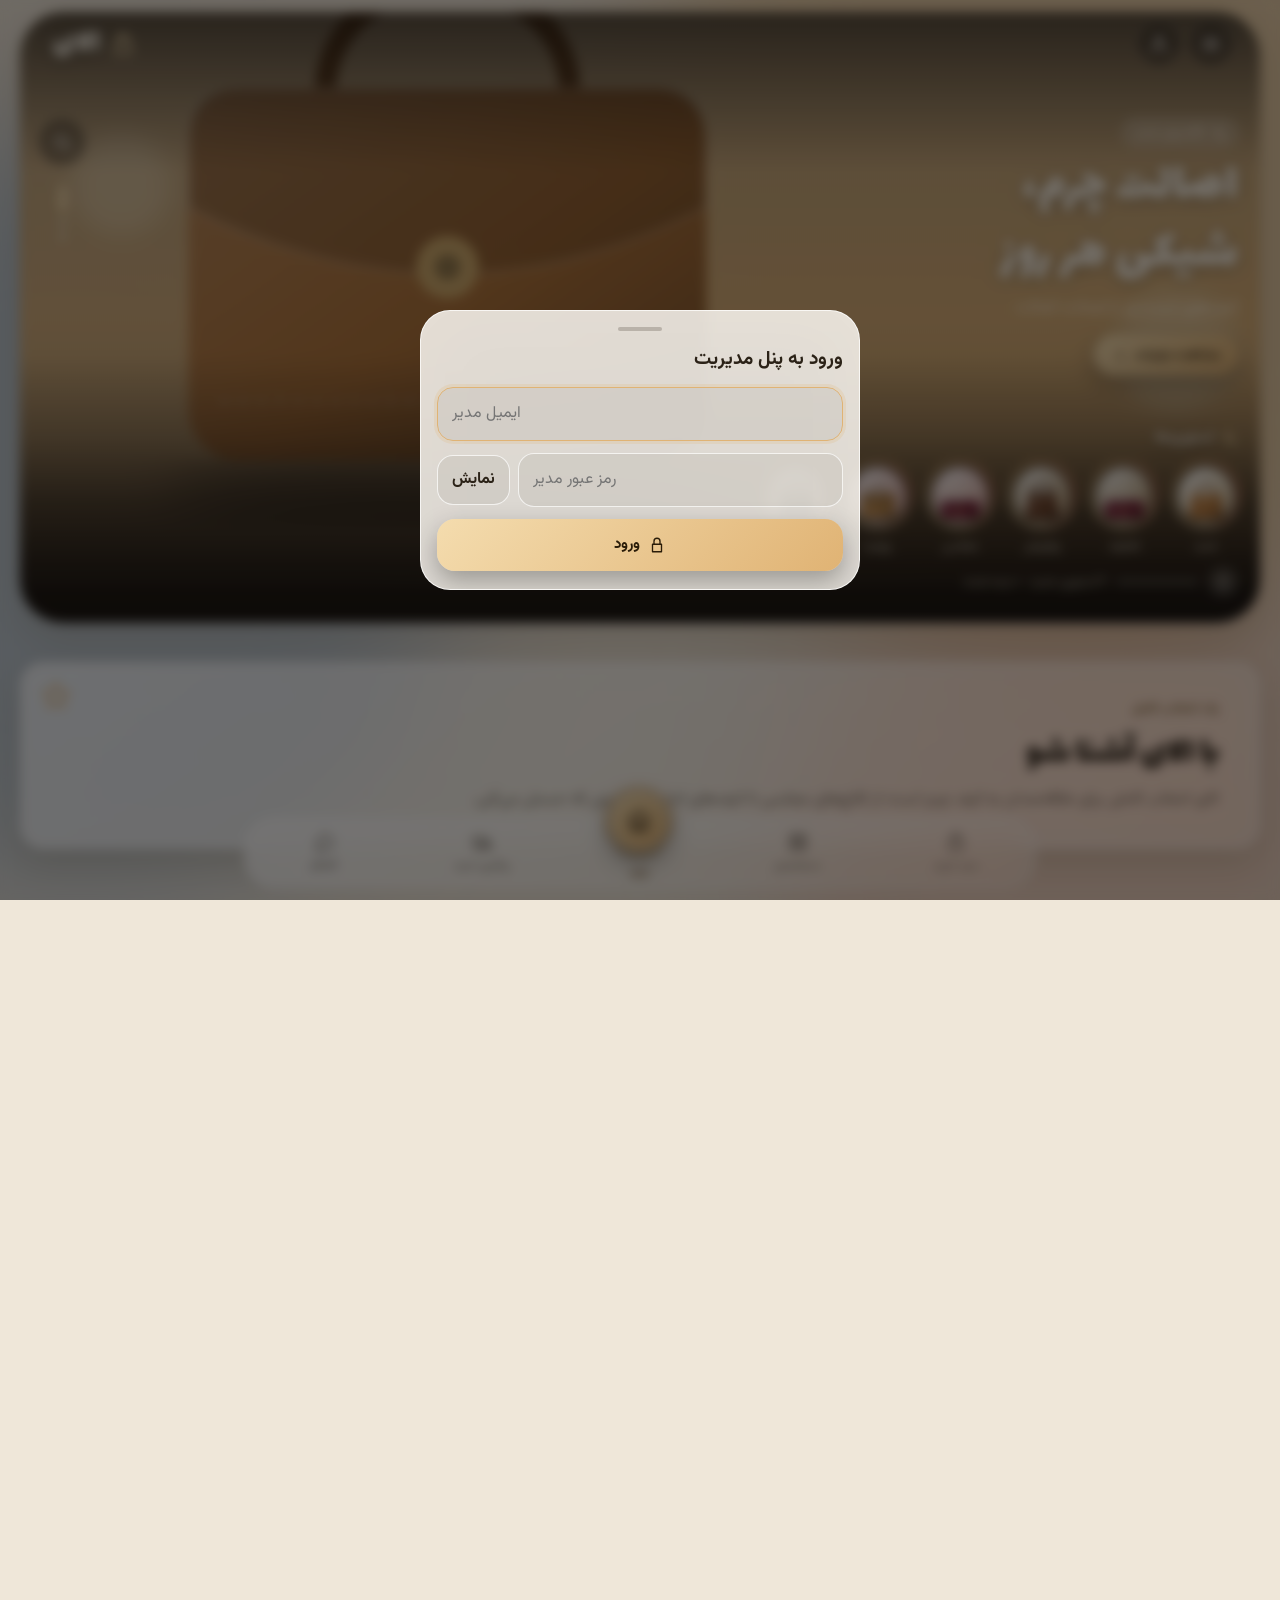
==== commit 8b44b84f: "Add files via upload" ====
--- a/admin.html
+++ b/admin.html
@@ -323,6 +323,25 @@
 .cmt{display:flex;justify-content:space-between;gap:10px;align-items:center;font-size:13px;padding:8px 12px;border-radius:14px;background:var(--bg2)}
 .ta{width:100%;min-height:140px;direction:ltr;font-family:ui-monospace,monospace;font-size:12px}
 .li.li-x{border-inline-start:5px solid var(--accent);background:color-mix(in srgb,var(--accent) 7%,var(--field));box-shadow:0 6px 18px rgba(0,0,0,.08)}
+
+/* ===== product card v2 ===== */
+.pc .im{aspect-ratio:4/5;border-radius:inherit}
+.pc .im::after{content:"";position:absolute;inset:auto 0 0 0;height:38%;background:linear-gradient(transparent,rgba(0,0,0,.28));pointer-events:none;opacity:.9}
+.pc .im .bd{position:absolute;top:10px;right:10px;z-index:2;border-radius:99px;padding:4px 12px;font-size:11.5px;letter-spacing:.2px;max-width:70%;box-shadow:0 4px 14px rgba(0,0,0,.22);backdrop-filter:blur(6px)}
+.pc .im .off{top:auto;right:10px;bottom:10px;z-index:2;padding:3px 10px;box-shadow:0 4px 12px rgba(0,0,0,.25)}
+.pc .rb.fav{top:9px;left:9px;right:auto;bottom:auto;z-index:2;width:34px;height:34px;background:rgba(255,255,255,.88);backdrop-filter:blur(6px);box-shadow:0 4px 14px rgba(0,0,0,.2);transition:transform .2s}
+.pc .rb.fav svg{width:18px;height:18px}.pc .rb.fav:active{transform:scale(.88)}
+.pc .sold{top:auto;bottom:10px;left:50%;transform:translateX(-50%);white-space:nowrap}
+.pc .in{align-items:center;text-align:center;gap:0;padding:11px 10px 14px}
+.pc .in .old{min-height:1.4em;line-height:1.4}
+.pc .price{font-size:16px}
+.pgn{display:flex;justify-content:center;align-items:center;gap:6px;flex-wrap:wrap;margin-top:26px;direction:rtl}
+.pgn button{min-width:40px;height:40px;padding:0 10px;border-radius:14px;display:grid;place-items:center;font-weight:700;font-size:14px;color:var(--ink);background:rgba(255,255,255,calc(var(--ga)*var(--gk)*1.2));border:1px solid rgba(255,255,255,.35);cursor:pointer;font-variant-numeric:tabular-nums;transition:transform .2s,background .2s}
+.pgn button:hover:not(:disabled){transform:translateY(-2px)}
+.pgn button.on{background:linear-gradient(135deg,var(--accent2),var(--accent));color:var(--on-accent);border-color:transparent;box-shadow:0 8px 18px rgba(0,0,0,.25)}
+.pgn button:disabled{opacity:.35;cursor:default}
+.pgn .dd{color:var(--muted);padding:0 2px}
+@media (max-width:420px){.pgn button{min-width:36px;height:36px;border-radius:12px}.pgn{gap:4px}}
 @media (prefers-reduced-motion:reduce){*,*::before,*::after{animation-duration:.01ms!important;transition-duration:.01ms!important}}
 @media (min-width:700px){body{padding-top:0}.app{padding-top:90px}}
 
@@ -598,7 +617,7 @@
  .app.home{padding-top:12px}
  .app:not(.home){max-width:920px}
  .hd{width:min(100%,1180px)}
- .nv{width:min(100%,720px)}
+ .nv{width:min(100%,820px)}
  .app .hero,.app .hero:not(.has-st){height:clamp(540px,68vh,660px);margin-left:0;margin-right:0;border-radius:44px}
  .hero .tx{width:min(48%,460px)}
  .hero h2{font-size:54px}
@@ -609,7 +628,11 @@
  .cats{grid-template-columns:repeat(3,minmax(0,1fr));gap:18px}
  .intro{padding:34px 40px}.intro h3{font-size:38px}
  .about{padding:38px}.about p{max-width:60ch}
- .night{max-width:560px;margin-inline:auto}
+ .night{max-width:820px;margin-inline:auto}
+ .app:not(.home){max-width:1180px}
+ .grid{grid-template-columns:repeat(5,minmax(0,1fr));gap:18px}
+ .app:not(.home) .grid{grid-template-columns:repeat(5,minmax(0,1fr))}
+ .pc h4{font-size:15px}
  .sec-h h3{font-size:23px}
  .sim .pc{flex-basis:180px}
  .ch{max-width:780px;margin-inline:auto;width:100%}
@@ -822,12 +845,13 @@
 function go(v){const was=cur;cur=v;if(v!=='categories'){catFilter=null;catQ=''}renderMain();setNav(was!==v);window.scrollTo({top:0})}
 
 /* ---------- views ---------- */
+let _ps=0;addEventListener('resize',()=>{const p=innerWidth>=900?10:8;if(_ps&&p!==_ps&&(cur==='home'||cur==='categories'))renderMain();_ps=p});_ps=innerWidth>=900?10:8;
 function renderMain(){const app=$('#app');app.innerHTML='';const v={home:homeView,categories:catView,cart:cartView,track:trackView,pay:payView,chat:chatView}[cur]||homeView;add(app,[v()]);app.classList.toggle('home',!!$('.hero',app));updateHd();revealInit()}
 function secHead(t,extra){return h('div',{class:'sec-h'},h('h3',{},t),extra)}
 function homeView(){const sh=S.show,A=S.about,hn=sh.hero?hero(sh.stories?storiesSec(true):null):null;return[
  hn,!hn&&sh.stories&&storiesSec(false),
  sh.intro&&h('section',{class:'intro glass'},h('span',{class:'star',html:ic('star',34)}),h('span',{class:'k'},A.kicker),h('h3',{},A.introTitle),h('p',{},A.introText)),
- sh.products&&h('section',{},secHead(S.store.productsTitle,h('button',{onclick:()=>go('categories')},'مشاهده همه')),h('div',{class:'grid'},S.products.map(pcard))),
+ sh.products&&h('section',{},secHead(S.store.productsTitle,h('button',{onclick:()=>go('categories')},'مشاهده همه')),(()=>{const sec=h('div',{});sec.append(pagedGrid(S.products,()=>sec.parentElement));return sec})()),
  sh.features&&h('section',{class:'feat'},S.features.map(f=>h('div',{class:'fc glass'},h('span',{class:'fi',html:ic(f.icon,26)}),h('b',{},f.title),h('span',{},f.text)))),
  sh.night&&h('button',{class:'night glass',onclick:toggleMode},h('span',{class:'ni',html:ic('moon',24)}),h('span',{class:'nt'},h('small',{},A.nightHint),h('b',{},A.nightTitle)),h('span',{class:'tg'+(isDark()?' on':'')})),
  sh.about&&h('section',{class:'about glass',id:'about'},h('h3',{},A.title),h('p',{},A.text),
@@ -865,12 +889,22 @@
  const io=new IntersectionObserver(es=>es.forEach(e=>{if(e.isIntersecting){e.target.classList.add('rvd');io.unobserve(e.target)}}),{rootMargin:'0px 0px -6% 0px',threshold:.08});
  els.forEach((e,i)=>{if(e.closest('.hero'))return;e.classList.add('rv');e.style.setProperty('--d',(i%2)*70+'ms');io.observe(e)})}
 function skImg(src,alt){const i=h('img',{src,alt,loading:'lazy'}),ok=()=>i.parentNode&&i.parentNode.classList.remove('sk');i.addEventListener('load',ok);i.addEventListener('error',ok);if(i.complete&&src)setTimeout(ok,0);return i}
-function pcard(p){const d=disc(p),so=qtyOf(p)<=0;return h('article',{class:'pc glass'+(so?' so':''),onclick:()=>openProduct(p.id)},p.badge?h('div',{class:'bd k-'+(p.badgeKind||'gold')},p.badge):null,
- h('div',{class:'im'+(fxOn('skeleton')?' sk':'')},skImg(p.images[0]||'',p.title),d?h('span',{class:'off'},fa(d)+'٪ تخفیف'):null,
-  so?h('span',{class:'sold'},'اتمام موجودی'):null,so?h('button',{class:'rb add nf','aria-label':'خبرم کن',html:ic('bell'),onclick:e=>{e.stopPropagation();notifyMe(p)}}):h('button',{class:'rb add','aria-label':'افزودن به سبد',html:ic('plus'),onclick:e=>{e.stopPropagation();p.colors.length>1?openProduct(p.id):(addCart(p.id,p.colors[0]?.id||'',1)!==false&&(fly(e.currentTarget,p.images[0]),toast('به سبد اضافه شد')))}}),
+function pcard(p){const d=disc(p),so=qtyOf(p)<=0;return h('article',{class:'pc glass'+(so?' so':''),title:p.title,'aria-label':p.title,onclick:()=>openProduct(p.id)},
+ h('div',{class:'im'+(fxOn('skeleton')?' sk':'')},skImg(p.images[0]||'',p.title),p.badge?h('div',{class:'bd k-'+(p.badgeKind||'gold')},p.badge):null,d?h('span',{class:'off'},fa(d)+'٪ تخفیف'):null,
+  so?h('span',{class:'sold'},'اتمام موجودی'):null,
   h('button',{class:'rb fav'+(V.wish[p.id]?' on':''),'aria-label':'علاقه‌مندی',html:ic('heart',20),onclick:e=>{e.stopPropagation();toggleWish(p.id,e.currentTarget)}})),
- h('div',{class:'in'},cdEl(p,'sm'),h('h4',{},p.title),h('div',{class:'old'},p.oldPrice>p.price?money(p.oldPrice):''),h('div',{class:'price'},fa(p.price),' ',h('small',{},S.store.currency)),
-  p.colors.length>1?h('div',{class:'sw-row'},p.colors.slice(0,6).map(c=>h('i',{style:{background:c.hex}}))):null))}
+ h('div',{class:'in'},cdEl(p,'sm'),h('div',{class:'old'},p.oldPrice>p.price?money(p.oldPrice):''),h('div',{class:'price'},fa(p.price),' ',h('small',{},S.store.currency))))}
+function pageSize(){return innerWidth>=900?10:8}
+function pgList(n,cur,tot){const a=[];const add=x=>a.push(x);if(tot<=7){for(let i=1;i<=tot;i++)add(i)}else{add(1);let s=Math.max(2,cur-1),e=Math.min(tot-1,cur+1);if(cur<=3){s=2;e=4}if(cur>=tot-2){s=tot-3;e=tot-1}if(s>2)add('…');for(let i=s;i<=e;i++)add(i);if(e<tot-1)add('…');add(tot)}return a}
+function pagedGrid(list,scrollEl){let page=1;const box=h('div',{});
+ const draw=(jump)=>{box.innerHTML='';const ps=pageSize(),tot=Math.max(1,Math.ceil(list.length/ps));if(page>tot)page=tot;
+  const g=h('div',{class:'grid'},list.slice((page-1)*ps,page*ps).map(pcard));box.append(g);
+  if(tot>1){const go2=n=>()=>{page=n;draw(true)};const bar=h('nav',{class:'pgn','aria-label':'صفحه‌بندی'});
+   bar.append(h('button',{'aria-label':'صفحه قبل',disabled:page===1,html:ic('chl',16),onclick:go2(page-1)}));
+   pgList(list.length,page,tot).forEach(x=>bar.append(x==='…'?h('span',{class:'dd'},'…'):h('button',{class:x===page?'on':'','aria-current':x===page?'page':null,onclick:go2(x)},fa(x))));
+   bar.append(h('button',{'aria-label':'صفحه بعد',disabled:page===tot,html:ic('chr',16),onclick:go2(page+1)}));box.append(bar)}
+  if(jump){const t=scrollEl&&scrollEl();t&&t.scrollIntoView({behavior:'smooth',block:'start'});revealInit()}};
+ draw();return box}
 
 /* ---------- product sheet + gallery ---------- */
 function openProduct(id){const p=prod(id);if(!p)return;let sel=p.colors[0]?.id||'',qty=1;
@@ -955,7 +989,7 @@
  draw();return[h('h2',{class:'pg-h'},'پرداخت'),box]}
 function catView(){const q=h('input',{id:'c-q',placeholder:'جستجوی کیف…',value:catQ,'aria-label':'جستجو'}),res=h('div',{});
  const draw=()=>{res.innerHTML='';const l=S.products.filter(p=>(!catFilter||p.cat===catFilter)&&(!catQ||p.title.includes(catQ)));const c=S.categories.find(x=>x.id===catFilter);
-  add(res,[secHead(c?c.name:'همه محصولات',h('span',{style:{color:'var(--muted)',fontSize:'13px'}},fa(l.length)+' محصول')),l.length?h('div',{class:'grid'},l.map(pcard)):h('div',{class:'empty glass'},I('search',40),h('div',{},'محصولی پیدا نشد'))])};
+  add(res,[secHead(c?c.name:'همه محصولات',h('span',{style:{color:'var(--muted)',fontSize:'13px'}},fa(l.length)+' محصول')),l.length?pagedGrid(l,()=>res):h('div',{class:'empty glass'},I('search',40),h('div',{},'محصولی پیدا نشد'))])};
  q.addEventListener('input',()=>{catQ=q.value.trim();draw()});draw();
  return[h('h2',{class:'pg-h'},'دسته‌بندی‌ها'),h('div',{class:'search glass'},I('search',20),q),
   h('div',{class:'cats'},S.categories.map(c=>h('button',{class:'cat'+(catFilter===c.id?' on':''),onclick:e=>{catFilter=catFilter===c.id?null:c.id;e.currentTarget.parentNode.querySelectorAll('.cat').forEach(x=>x.classList.remove('on'));if(catFilter)e.currentTarget.classList.add('on');draw()}},h('img',{src:c.img,alt:''}),h('b',{},c.name)))),res]}
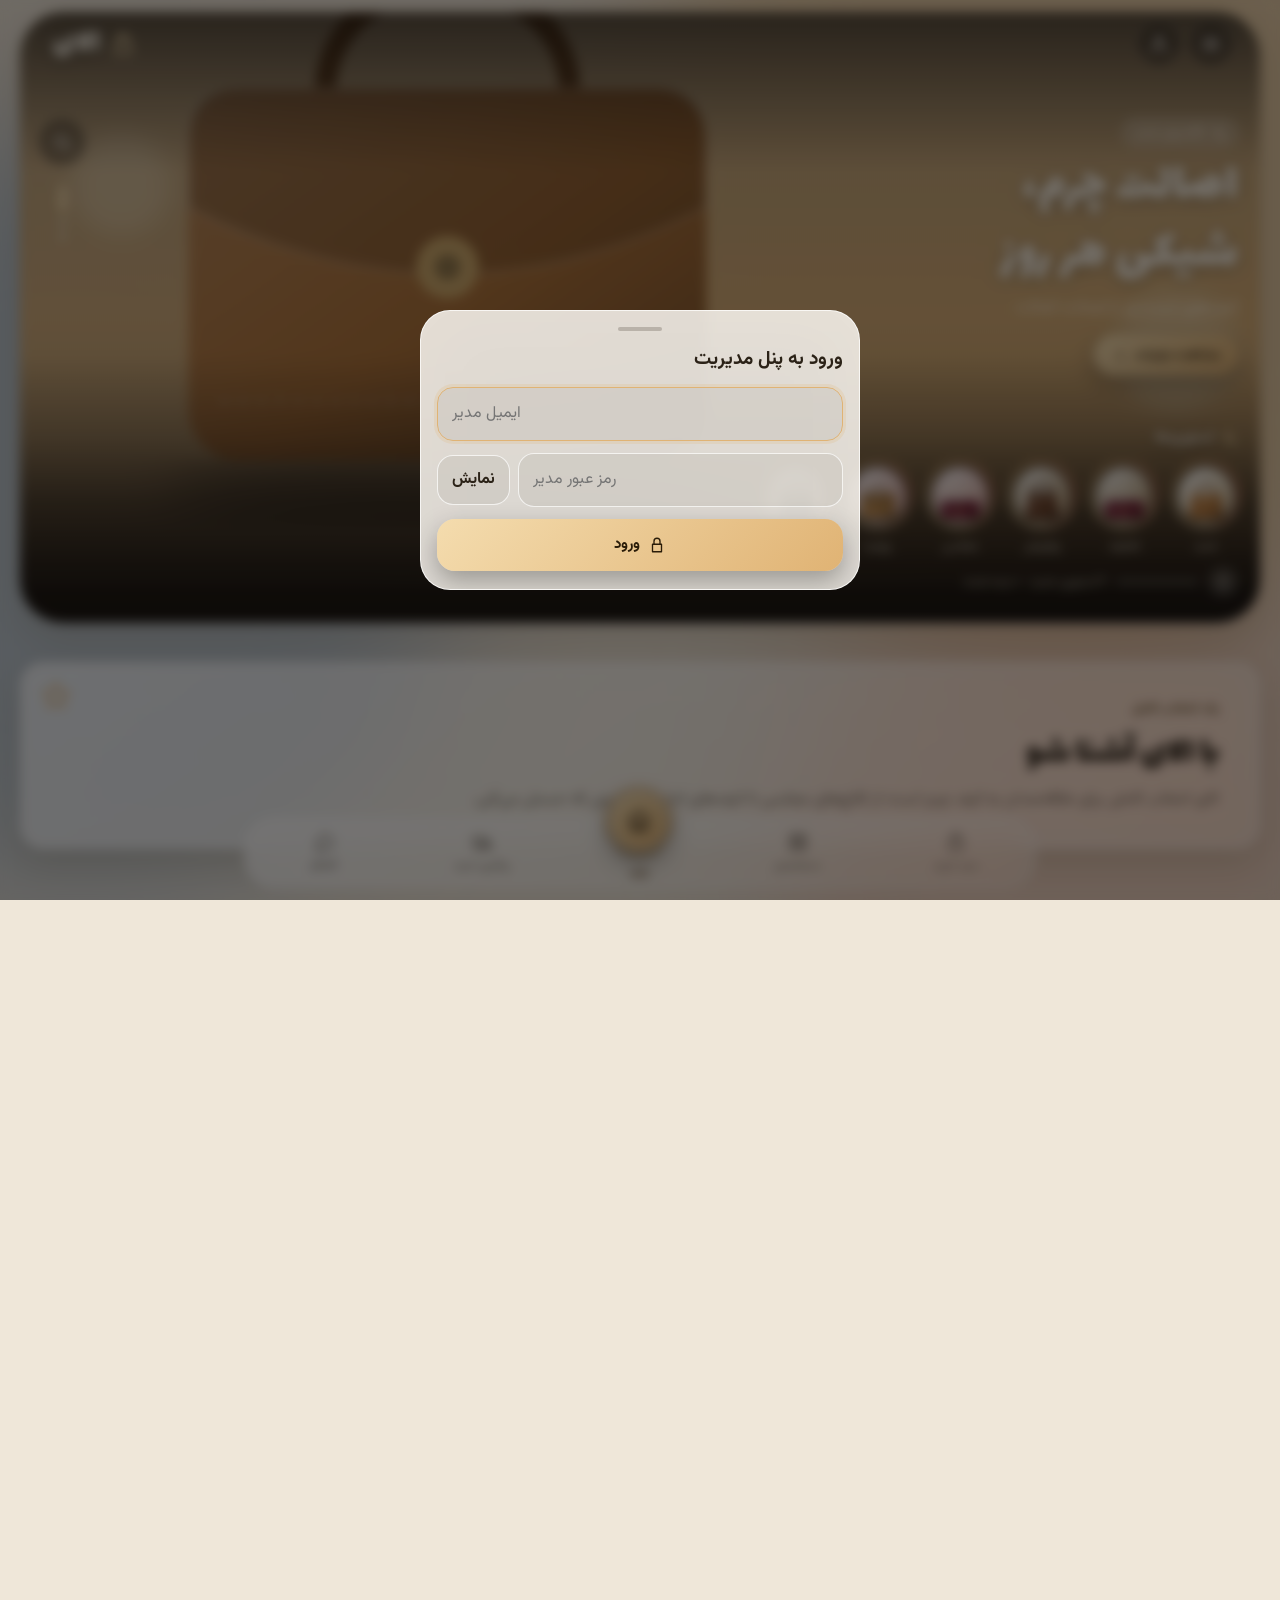
==== commit 285be3a8: "Add files via upload" ====
--- a/admin.html
+++ b/admin.html
@@ -342,6 +342,11 @@
 .pgn button:disabled{opacity:.35;cursor:default}
 .pgn .dd{color:var(--muted);padding:0 2px}
 @media (max-width:420px){.pgn button{min-width:36px;height:36px;border-radius:12px}.pgn{gap:4px}}
+
+/* readable accent text on light theme */
+:root:not([data-theme="dark"]){--ink2:color-mix(in srgb,var(--accent) 36%,#2a1c08)}
+:root:not([data-theme="dark"]) .sho .p,:root:not([data-theme="dark"]) .cl-t span,:root:not([data-theme="dark"]) .big,:root:not([data-theme="dark"]) .btn.add,:root:not([data-theme="dark"]) .bn-a button,:root:not([data-theme="dark"]) .chm .chb b,:root:not([data-theme="dark"]) .rq b,:root:not([data-theme="dark"]) .sync[data-k=busy],:root:not([data-theme="dark"]) .sync[data-k=wait],:root:not([data-theme="dark"]) .price,:root:not([data-theme="dark"]) .pill,:root:not([data-theme="dark"]) .intro .k,:root:not([data-theme="dark"]) .night .nt small,:root:not([data-theme="dark"]) .sec-h a,:root:not([data-theme="dark"]) .sec-h button,:root:not([data-theme="dark"]) .links,:root:not([data-theme="dark"]) .tot .g,:root:not([data-theme="dark"]) .nv-b.on,:root:not([data-theme="dark"]) .nv-lab{color:var(--ink2)}
+:root:not([data-theme="dark"]) .sho .p{font-size:13.5px}
 @media (prefers-reduced-motion:reduce){*,*::before,*::after{animation-duration:.01ms!important;transition-duration:.01ms!important}}
 @media (min-width:700px){body{padding-top:0}.app{padding-top:90px}}
 
@@ -759,7 +764,8 @@
 let saveT=0,saveNote=true;
 function persist(){clearTimeout(saveT);saveT=setTimeout(async()=>{try{const d=await idb();d.transaction('kv','readwrite').objectStore('kv').put(JSON.parse(JSON.stringify(S)),'state')}catch(e){if(saveNote){saveNote=false;toast('ذخیره‌سازی مرورگر در دسترس نیست؛ تغییرات فقط تا بستن صفحه می‌مانند.')}}},350)}
 let HAD_CACHE=false;
-function fixup(s){delete s.adminOpen;s.fx=Object.assign({reveal:true,skeleton:true,lift:true,haptic:true,fly:true},s.fx||{});s.store.logoH=s.store.logoH||52;s.orders=s.orders||[];s.users=s.users||[];s.admin=s.admin||{pass:'1234'};s.coupons=Array.isArray(s.coupons)?s.coupons:[];s.ship=Object.assign({phone:'',courierText:'هماهنگی ارسال با ادمین فروشگاه',methods:[{id:'post',title:'پست',price:60000,desc:'ارسال با پست معمولی (۵ تا ۱۰ روز کاری)',on:true},{id:'express',title:'پست پیشتاز',price:90000,desc:'ارسال سریع‌تر (۲ تا ۴ روز کاری)',on:true},{id:'courier',title:'پیک / اسنپ',price:0,desc:'هزینه طبق تعرفه، هماهنگی با ادمین فروشگاه',on:true,courier:true}]},s.ship||{});s.draw=Object.assign({enabled:false,id:uid(),rev:0,title:'قرعه‌کشی ویژه مشتریان',text:'با ثبت‌نام و خرید از فروشگاه در قرعه‌کشی شرکت کنید و برنده جایزه شوید.',prize:'',date:'',btn:'ثبت در قرعه‌کشی',cancel:'فعلاً نه',winners:1,result:[]},s.draw||{});
+function nmFix(o,d){d=d||0;if(d>12||!o||typeof o!=='object')return;for(const k in o){const v=o[k];if(typeof v==='string'){if(v.length<400&&!/^(data|blob|http)/.test(v)&&/کیف[\u200c ]?آرا/.test(v))o[k]=v.replace(/کیف[\u200c ]?آرا/g,'الای')}else if(v&&typeof v==='object')nmFix(v,d+1)}}
+function fixup(s){nmFix(s);delete s.adminOpen;s.fx=Object.assign({reveal:true,skeleton:true,lift:true,haptic:true,fly:true},s.fx||{});s.store.logoH=s.store.logoH||52;s.orders=s.orders||[];s.users=s.users||[];s.admin=s.admin||{pass:'1234'};s.coupons=Array.isArray(s.coupons)?s.coupons:[];s.ship=Object.assign({phone:'',courierText:'هماهنگی ارسال با ادمین فروشگاه',methods:[{id:'post',title:'پست',price:60000,desc:'ارسال با پست معمولی (۵ تا ۱۰ روز کاری)',on:true},{id:'express',title:'پست پیشتاز',price:90000,desc:'ارسال سریع‌تر (۲ تا ۴ روز کاری)',on:true},{id:'courier',title:'پیک / اسنپ',price:0,desc:'هزینه طبق تعرفه، هماهنگی با ادمین فروشگاه',on:true,courier:true}]},s.ship||{});s.draw=Object.assign({enabled:false,id:uid(),rev:0,title:'قرعه‌کشی ویژه مشتریان',text:'با ثبت‌نام و خرید از فروشگاه در قرعه‌کشی شرکت کنید و برنده جایزه شوید.',prize:'',date:'',btn:'ثبت در قرعه‌کشی',cancel:'فعلاً نه',winners:1,result:[]},s.draw||{});
  if(!s.navChat){s.navChat=1;if(Array.isArray(s.nav)&&!s.nav.some(n=>n.view==='chat')){const i=s.nav.findIndex(n=>n.view==='pay');if(i>=0)s.nav[i]={id:s.nav[i].id,label:'گفتگو',icon:'comment',view:'chat'}}}
  return s}
 async function loadState(){let s=await dbGet();HAD_CACHE=!!(s&&s.v===1);if(!s||s.v!==1)s=seed();if(s.mv!==2){s.theme.mode='light';s.mv=2}fixup(s);S=s;persist()}
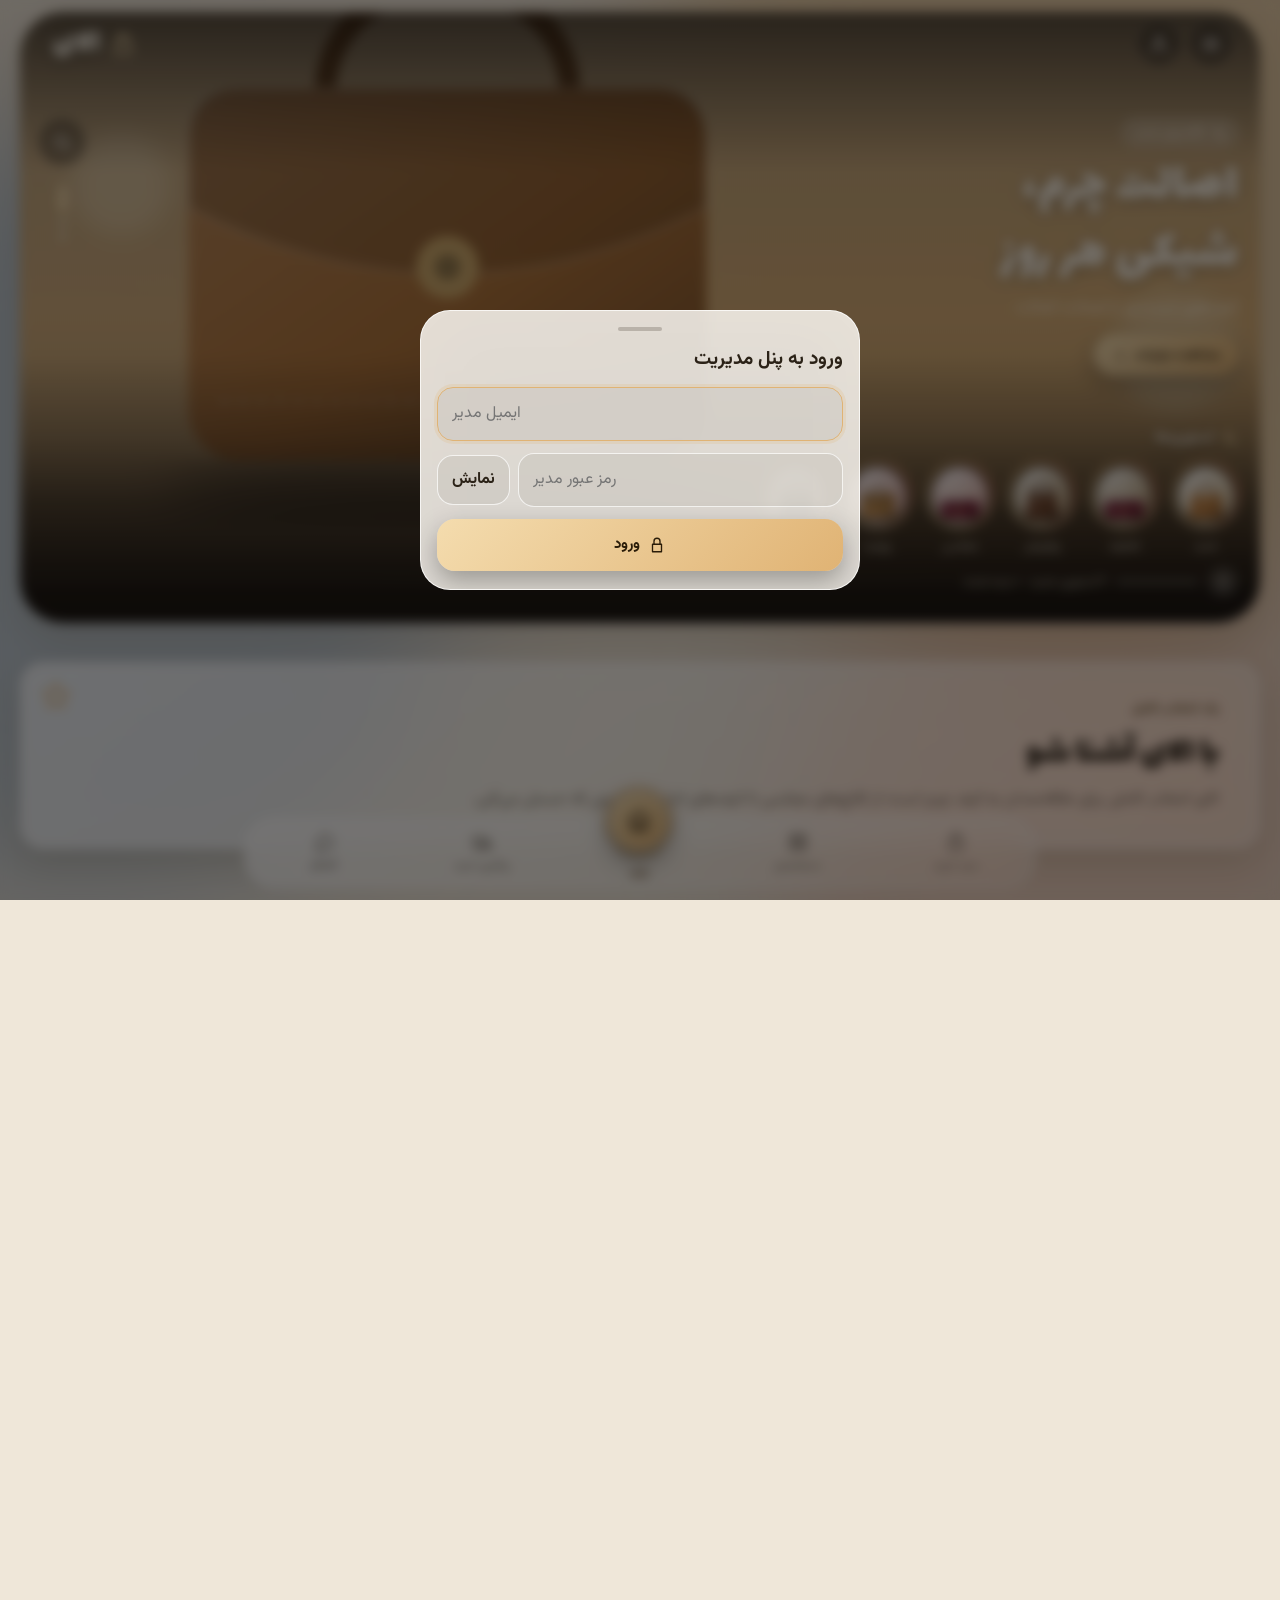
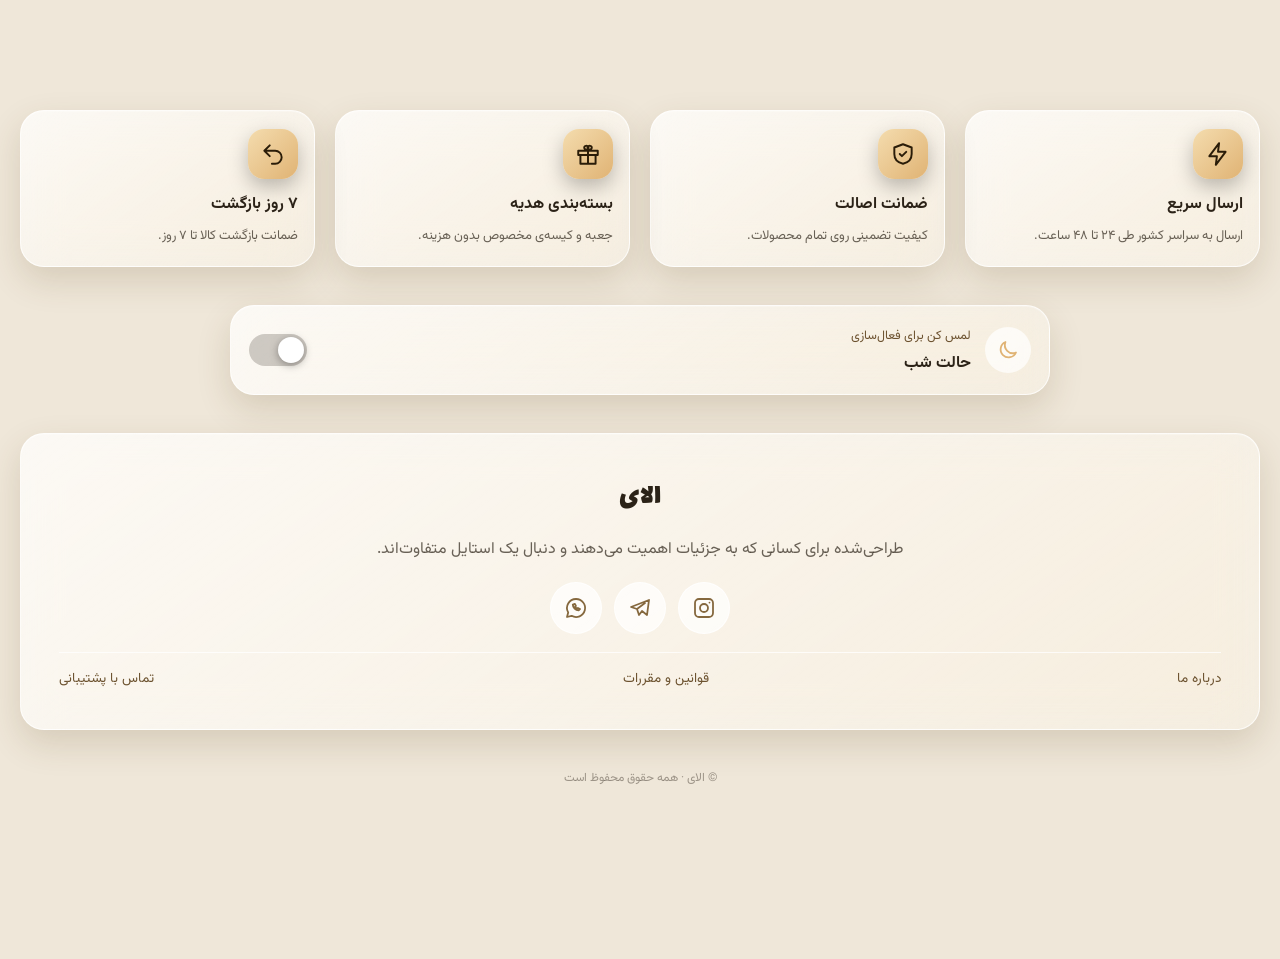
==== commit e3f00a56: "Add files via upload" ====
--- a/admin.html
+++ b/admin.html
@@ -3,7 +3,8 @@
 <head>
 <meta charset="utf-8">
 <meta name="viewport" content="width=device-width,initial-scale=1,viewport-fit=cover,interactive-widget=resizes-content">
-<title>پنل مدیریت | الای</title>
+<title>پنل مدیریت | ال آی</title>
+<link id="fav" rel="icon" type="image/png" href="[data-uri]"><link id="fav2" rel="apple-touch-icon" href="[data-uri]">
 <meta name="theme-color" content="#0e0c0a">
 <link rel="preconnect" href="https://fonts.googleapis.com"><link rel="preconnect" href="https://fonts.gstatic.com" crossorigin>
 <link rel="stylesheet" href="https://fonts.googleapis.com/css2?family=Lalezar&family=Vazirmatn:wght@300;400;500;600;700;800&display=swap">
@@ -765,7 +766,12 @@
 function persist(){clearTimeout(saveT);saveT=setTimeout(async()=>{try{const d=await idb();d.transaction('kv','readwrite').objectStore('kv').put(JSON.parse(JSON.stringify(S)),'state')}catch(e){if(saveNote){saveNote=false;toast('ذخیره‌سازی مرورگر در دسترس نیست؛ تغییرات فقط تا بستن صفحه می‌مانند.')}}},350)}
 let HAD_CACHE=false;
 function nmFix(o,d){d=d||0;if(d>12||!o||typeof o!=='object')return;for(const k in o){const v=o[k];if(typeof v==='string'){if(v.length<400&&!/^(data|blob|http)/.test(v)&&/کیف[\u200c ]?آرا/.test(v))o[k]=v.replace(/کیف[\u200c ]?آرا/g,'الای')}else if(v&&typeof v==='object')nmFix(v,d+1)}}
-function fixup(s){nmFix(s);delete s.adminOpen;s.fx=Object.assign({reveal:true,skeleton:true,lift:true,haptic:true,fly:true},s.fx||{});s.store.logoH=s.store.logoH||52;s.orders=s.orders||[];s.users=s.users||[];s.admin=s.admin||{pass:'1234'};s.coupons=Array.isArray(s.coupons)?s.coupons:[];s.ship=Object.assign({phone:'',courierText:'هماهنگی ارسال با ادمین فروشگاه',methods:[{id:'post',title:'پست',price:60000,desc:'ارسال با پست معمولی (۵ تا ۱۰ روز کاری)',on:true},{id:'express',title:'پست پیشتاز',price:90000,desc:'ارسال سریع‌تر (۲ تا ۴ روز کاری)',on:true},{id:'courier',title:'پیک / اسنپ',price:0,desc:'هزینه طبق تعرفه، هماهنگی با ادمین فروشگاه',on:true,courier:true}]},s.ship||{});s.draw=Object.assign({enabled:false,id:uid(),rev:0,title:'قرعه‌کشی ویژه مشتریان',text:'با ثبت‌نام و خرید از فروشگاه در قرعه‌کشی شرکت کنید و برنده جایزه شوید.',prize:'',date:'',btn:'ثبت در قرعه‌کشی',cancel:'فعلاً نه',winners:1,result:[]},s.draw||{});
+const DEF_FAV=document.getElementById('fav')?document.getElementById('fav').href:'';
+function applyFav(){try{const u=(S&&S.store&&S.store.favicon)||DEF_FAV;['fav','fav2'].forEach(id=>{const e=document.getElementById(id);if(e&&e.getAttribute('href')!==u)e.setAttribute('href',u)})}catch(e){}}
+const stExpired=s=>(+s.life>0)&&Date.now()>(+s.created||0)+(+s.life)*3600000;
+function purgeSt(st){if(!st||!Array.isArray(st.stories))return false;const n=st.stories.length;st.stories=st.stories.filter(s=>!stExpired(s));return st.stories.length!==n}
+function stLeft(s){if(!(+s.life>0))return'بدون انقضا؛ خودکار حذف نمی‌شود';const ms=(+s.created||0)+(+s.life)*3600000-Date.now();if(ms<=0)return'منقضی شده؛ با انتشار بعدی حذف می‌شود';const m=Math.ceil(ms/60000);if(m<60)return'باقی‌مانده: '+fa(m)+' دقیقه';const h2=Math.floor(m/60);if(h2<48)return'باقی‌مانده: '+fa(h2)+' ساعت';return'باقی‌مانده: '+fa(Math.floor(h2/24))+' روز'}
+function fixup(s){nmFix(s);(s.stories||[]).forEach(x=>{if(!x.created)x.created=Date.now();if(x.life==null)x.life=0});purgeSt(s);delete s.adminOpen;s.fx=Object.assign({reveal:true,skeleton:true,lift:true,haptic:true,fly:true},s.fx||{});s.store.logoH=s.store.logoH||52;s.orders=s.orders||[];s.users=s.users||[];s.admin=s.admin||{pass:'1234'};s.coupons=Array.isArray(s.coupons)?s.coupons:[];s.ship=Object.assign({phone:'',courierText:'هماهنگی ارسال با ادمین فروشگاه',methods:[{id:'post',title:'پست',price:60000,desc:'ارسال با پست معمولی (۵ تا ۱۰ روز کاری)',on:true},{id:'express',title:'پست پیشتاز',price:90000,desc:'ارسال سریع‌تر (۲ تا ۴ روز کاری)',on:true},{id:'courier',title:'پیک / اسنپ',price:0,desc:'هزینه طبق تعرفه، هماهنگی با ادمین فروشگاه',on:true,courier:true}]},s.ship||{});s.draw=Object.assign({enabled:false,id:uid(),rev:0,title:'قرعه‌کشی ویژه مشتریان',text:'با ثبت‌نام و خرید از فروشگاه در قرعه‌کشی شرکت کنید و برنده جایزه شوید.',prize:'',date:'',btn:'ثبت در قرعه‌کشی',cancel:'فعلاً نه',winners:1,result:[]},s.draw||{});
  if(!s.navChat){s.navChat=1;if(Array.isArray(s.nav)&&!s.nav.some(n=>n.view==='chat')){const i=s.nav.findIndex(n=>n.view==='pay');if(i>=0)s.nav[i]={id:s.nav[i].id,label:'گفتگو',icon:'comment',view:'chat'}}}
  return s}
 async function loadState(){let s=await dbGet();HAD_CACHE=!!(s&&s.v===1);if(!s||s.v!==1)s=seed();if(s.mv!==2){s.theme.mode='light';s.mv=2}fixup(s);S=s;persist()}
@@ -852,7 +858,8 @@
 
 /* ---------- views ---------- */
 let _ps=0;addEventListener('resize',()=>{const p=innerWidth>=900?10:8;if(_ps&&p!==_ps&&(cur==='home'||cur==='categories'))renderMain();_ps=p});_ps=innerWidth>=900?10:8;
-function renderMain(){const app=$('#app');app.innerHTML='';const v={home:homeView,categories:catView,cart:cartView,track:trackView,pay:payView,chat:chatView}[cur]||homeView;add(app,[v()]);app.classList.toggle('home',!!$('.hero',app));updateHd();revealInit()}
+setInterval(()=>{try{if(purgeSt(S)){refreshStories();}}catch(e){}},60000);
+function renderMain(){applyFav();const app=$('#app');app.innerHTML='';const v={home:homeView,categories:catView,cart:cartView,track:trackView,pay:payView,chat:chatView}[cur]||homeView;add(app,[v()]);app.classList.toggle('home',!!$('.hero',app));updateHd();revealInit()}
 function secHead(t,extra){return h('div',{class:'sec-h'},h('h3',{},t),extra)}
 function homeView(){const sh=S.show,A=S.about,hn=sh.hero?hero(sh.stories?storiesSec(true):null):null;return[
  hn,!hn&&sh.stories&&storiesSec(false),
@@ -1227,7 +1234,7 @@
  inp.addEventListener('input',draw);draw();
  close=openModal(h('div',{class:'sh',style:{minHeight:'70vh'}},h('div',{class:'grab'}),h('div',{class:'search glass'},I('search',20),inp),h('div',{style:{height:'14px'}}),res),'b');setTimeout(()=>inp.focus(),150)}
 /* ---------- boot ---------- */
-let rT=0;function refreshStore(){clearTimeout(rT);rT=setTimeout(()=>{applyTheme();renderHeader();buildNav();renderMain();setNav(false);drawBanner()},120)}
+let rT=0;function refreshStore(){clearTimeout(rT);rT=setTimeout(()=>{applyTheme();applyFav();renderHeader();buildNav();renderMain();setNav(false);drawBanner()},120)}
 async function boot(){await loadState();const rp=sbPull(HAD_CACHE?4000:6000).then(r=>{if(applyRemote(r)&&HAD_CACHE)refreshStore()}).catch(()=>{});if(!HAD_CACHE)await rp;retryOrders();try{const n=document.getElementById('sp-name');if(n){n.textContent=S.store.name||n.textContent;if(S.store.logo){const m=document.querySelector('.sp-mark');m&&(m.innerHTML='<img src="'+S.store.logo+'" alt="" class="sp-logo">')}}}catch(e){}applyTheme();renderHeader();buildNav();renderMain();drawBanner();loadStock(true);requestAnimationFrame(()=>setNav(false));document.fonts&&document.fonts.ready.then(()=>setNav(false));
  let hs='';try{hs=location.hash}catch(e){}if(hs==='#admin'||window.OPEN_ADMIN)openAdminLogin();hideSplash()}
 function hideSplash(){const sp=document.getElementById('splash');if(!sp)return;const w=Math.max(0,1500-performance.now());setTimeout(()=>{sp.classList.add('out');setTimeout(()=>sp.remove(),700)},w)}
@@ -1347,6 +1354,7 @@
  const save=async()=>{const v=Math.max(0,Math.floor(+normNum(inp.value))||0);try{await sbFetch('/rest/v1/stock?on_conflict=pid',{method:'POST',auth:true,headers:{Prefer:'resolution=merge-duplicates,return=minimal'},body:{pid:p.id,qty:v,updated_at:new Date().toISOString()}});inp.value=v;ST.map=Object.assign(ST.map||{},{[p.id]:v});ST.t=Date.now();p.stock=v;st.textContent='✓ ذخیره شد: '+fa(v)+' عدد';toast('موجودی ذخیره شد')}catch(e){st.textContent='ذخیره نشد: '+e.message;toast('ذخیره نشد: '+e.message)}};
  sbFetch('/rest/v1/stock?pid=eq.'+encodeURIComponent(p.id)+'&select=qty',{auth:true}).then(r=>{if(r&&r[0]){inp.value=r[0].qty;st.textContent='موجودی فعلی روی سرور'}else{inp.value=+p.stock||0;st.textContent='هنوز در انبار ثبت نشده؛ با «ذخیره موجودی» ثبت می‌شود'}}).catch(e=>{inp.value=+p.stock||0;st.textContent='خطا: '+e.message});
  return h('div',{style:{display:'grid',gap:'6px'}},h('div',{class:'row',style:{flexWrap:'wrap'}},step('−۱',-1),inp,step('+۱',1),step('+۱۰',10),h('button',{class:'btn',type:'button',onclick:save},'ذخیره موجودی')),st)}
+function lifeF(s){const info=h('small',{class:'fh'},stLeft(s)),sel=h('select',{class:'in',onchange:()=>{s.life=+sel.value;s.created=Date.now();commit();info.textContent=stLeft(s)}},[[24,'۲۴ ساعت'],[72,'۳ روز'],[168,'یک هفته'],[720,'یک ماه'],[0,'بدون انقضا']].map(([v,l])=>h('option',{value:String(v)},l)));sel.value=String(+s.life||0);return h('div',{style:{display:'grid',gap:'6px'}},sel,info,h('small',{class:'fh'},'شمارش از لحظه ثبت یا تغییر مدت شروع می‌شود و بعد از اتمام، استوری در سایت دیده نمی‌شود و با انتشار بعدی از سرور پاک می‌شود.'))}
 const TABS=[['dash','نمای کلی','list'],['general','اطلاعات فروشگاه','gear'],['theme','رنگ و شیشه','palette'],['content','صفحه اصلی','home'],['hero','اسلایدر','image'],['menu','منوی کشویی','menu'],['stories','استوری‌ها','play'],['products','محصولات','box'],['nav','منوی پایین','grid'],['orders','سفارش‌ها','truck'],['inventory','موجودی','box'],['shipping','هزینه ارسال','truck'],['reports','گزارش فروش','list'],['comments','نظرات استوری','comment'],['chat','گفتگوی همگانی','users'],['coupons','کد تخفیف','tag'],['draw','قرعه‌کشی','gift'],['settings','تنظیمات','lock']];
 const ADM={open:false};
 const enDigits=s=>String(s||'').replace(/[۰-۹]/g,d=>'۰۱۲۳۴۵۶۷۸۹'.indexOf(d)).replace(/[٠-٩]/g,d=>'٠١٢٣٤٥٦٧٨٩'.indexOf(d));
@@ -1456,7 +1464,7 @@
  return[card('خوش آمدید',h('p',{},'همه بخش‌های سایت از همین‌جا قابل تغییر است. تغییرات بلافاصله ذخیره و روی سایت اعمال می‌شود.'),
   h('div',{class:'stat'},[[S.products.length,'محصول'],[S.stories.length,'استوری'],[S.orders.length,'سفارش'],[S.orders.filter(o=>o.status==='new'||o.status==='paid').length,'سفارش نیازمند بررسی'],[S.users.length,'کاربر ثبت‌نام‌شده'],[money(rev),'فروش تأییدشده']].map(([n,l])=>h('div',{},h('b',{},typeof n==='number'?fa(n):n),h('span',{},l))))),
   card('میانبر',h('div',{class:'mini'},TABS.slice(1).map(([k,l,i])=>h('button',{class:'pre',type:'button',onclick:()=>{ADM.go&&ADM.go(k)}},I(i,22),l))))]},
-general(){const s=S.store;return[card('هویت فروشگاه',g2(fld('نام فروشگاه',tx(s,'name')),fld('شعار',tx(s,'tagline'))),fld('لوگو',imgField(s,'logo',{alpha:true,max:600,clearable:true}),'اگر لوگو نگذارید نام فروشگاه با فونت تزئینی نمایش داده می‌شود. فایل PNG شفاف پیشنهاد می‌شود.'),range(s,'logoH',32,84,'px','اندازه‌ی لوگو در هدر')),
+general(){const s=S.store;return[card('هویت فروشگاه',g2(fld('نام فروشگاه',tx(s,'name')),fld('شعار',tx(s,'tagline'))),fld('لوگو',imgField(s,'logo',{alpha:true,max:600,clearable:true}),'اگر لوگو نگذارید نام فروشگاه با فونت تزئینی نمایش داده می‌شود. فایل PNG شفاف پیشنهاد می‌شود.'),fld('آیکون سربرگ مرورگر (Favicon)',imgField(s,'favicon',{alpha:true,max:256,clearable:true}),'همان آیکون کوچکی که کنار عنوان تب مرورگر دیده می‌شود. تصویر مربعی (مثلاً ۲۵۶ در ۲۵۶) بگذارید؛ اگر خالی بماند، آیکون پیش‌فرض الای نمایش داده می‌شود.'),range(s,'logoH',32,84,'px','اندازه‌ی لوگو در هدر')),
   card('اطلاعات تماس',g2(fld('تلفن',tx(s,'phone')),fld('آدرس',tx(s,'address')),fld('واحد پول',tx(s,'currency')))),
   card('متن‌های سایت',g2(fld('عنوان بخش محصولات',tx(s,'productsTitle')),fld('متن پایان استوری‌ها',tx(s,'storiesHintDone')),fld('متن پایین صفحه',tx(s,'copy'))))]},
 theme(){const t=S.theme,P=[['طلایی شب (پیش‌فرض)',{accent:'#e0b374',accent2:'#f4dcae',bgDark:'#0e0c0a',bgLight:'#efe7d9'}],['مه آبی',{accent:'#8fb4d6',accent2:'#cfe3f5',bgDark:'#0b1016',bgLight:'#e6edf4'}],['رزگلد',{accent:'#e9a3a0',accent2:'#f8d8d0',bgDark:'#140d0e',bgLight:'#f4e6e3'}],['زمردی',{accent:'#7fd1b0',accent2:'#cdf1e3',bgDark:'#08100d',bgLight:'#e4efe9'}]];
@@ -1478,10 +1486,10 @@
 stories(){S.stories.filter(s=>s.type==='video'&&!s.thumb&&s.src).forEach(s=>vidThumb(s.src,400).then(d=>{if(d&&!s.thumb){s.thumb=d;commit()}}));return[card('استوری‌ها',h('p',{},'عکس یا ویدیو (تا ۱۴ مگابایت) اضافه کنید. بازدیدکنندگان می‌توانند لایک، نظر و اشتراک‌گذاری کنند. استوری‌های دیده‌شده در سایت خاکستری می‌شوند.'),
   h('div',{class:'row'},h('button',{class:'btn sec',onclick:()=>{V.seen={};saveV();refreshStore();toast('وضعیت دیده‌شدن در این مرورگر پاک شد')}},I('undo',16),'پاک‌کردن «دیده‌شده» (برای تست)')),
   listEd(S.stories,(s,i,draw)=>[fld('عکس یا ویدیو',imgField(s,'src',{video:true,max:1200})),s.type==='video'?fld('تصویر شاخص ویدیو (اختیاری)',imgField(s,'thumb',{max:400,clearable:true})):null,
-   g2(fld('عنوان زیر دایره',tx(s,'title')),fld('محصول مرتبط',pick(s,'productId',prodOpts()))),fld('متن روی استوری',tx(s,'caption',{area:true,rows:2})),
+   g2(fld('عنوان زیر دایره',tx(s,'title')),fld('محصول مرتبط',pick(s,'productId',prodOpts()))),fld('مدت نمایش استوری',lifeF(s)),fld('متن روی استوری',tx(s,'caption',{area:true,rows:2})),
    g2(fld('تعداد لایک',tx(s,'likes',{num:true}))),
    h('div',{},h('b',{},`نظرها (${fa(s.comments.length)})`),h('div',{style:{display:'grid',gap:'8px',marginTop:'8px'}},s.comments.length?s.comments.map(c=>h('div',{class:'cmt'},h('span',{},`${c.name}: ${c.text}`),h('button',{class:'sb dg','aria-label':'حذف نظر',html:ic('trash',15),onclick:()=>{s.comments=s.comments.filter(x=>x!==c);commit();draw()}}))):h('small',{class:'fh'},'نظری ثبت نشده')))],
-   ()=>({id:uid(),type:'image',src:'',thumb:'',title:'استوری جدید',caption:'',productId:'',likes:0,comments:[]}),{title:s=>s.title,addLabel:'افزودن استوری'}))]},
+   ()=>({id:uid(),type:'image',src:'',thumb:'',title:'استوری جدید',caption:'',productId:'',likes:0,comments:[],life:24,created:Date.now()}),{title:s=>s.title,addLabel:'افزودن استوری'}))]},
 products(){const catCard=card('دسته‌بندی‌ها',listEd(S.categories,c=>g2(fld('نام',tx(c,'name')),fld('تصویر',imgField(c,'img',{max:700}))),()=>({id:uid(),name:'دسته جدید',img:''}),{title:c=>c.name,addLabel:'افزودن دسته'}));
  return[card('محصولات',h('p',{},'هر محصول می‌تواند چند عکس و چند رنگ داشته باشد. اگر برای رنگی عکس بگذارید، با انتخاب آن رنگ عکس اصلی عوض می‌شود.'),
   listEd(S.products,(p,i,draw)=>{const ibox=h('div',{class:'imf'});const dI=()=>{ibox.innerHTML='';p.images.forEach((src,k)=>ibox.append(h('div',{style:{position:'relative'}},h('div',{class:'pv'},h('img',{src,alt:''})),h('div',{class:'row',style:{marginTop:'4px',gap:'4px'}},h('button',{class:'sb','aria-label':'قبلی',html:ic('chr',14),onclick:()=>{if(k){[p.images[k],p.images[k-1]]=[p.images[k-1],p.images[k]];commit();dI()}}}),h('button',{class:'sb dg','aria-label':'حذف',html:ic('trash',14),onclick:()=>{p.images.splice(k,1);commit();dI()}})))));
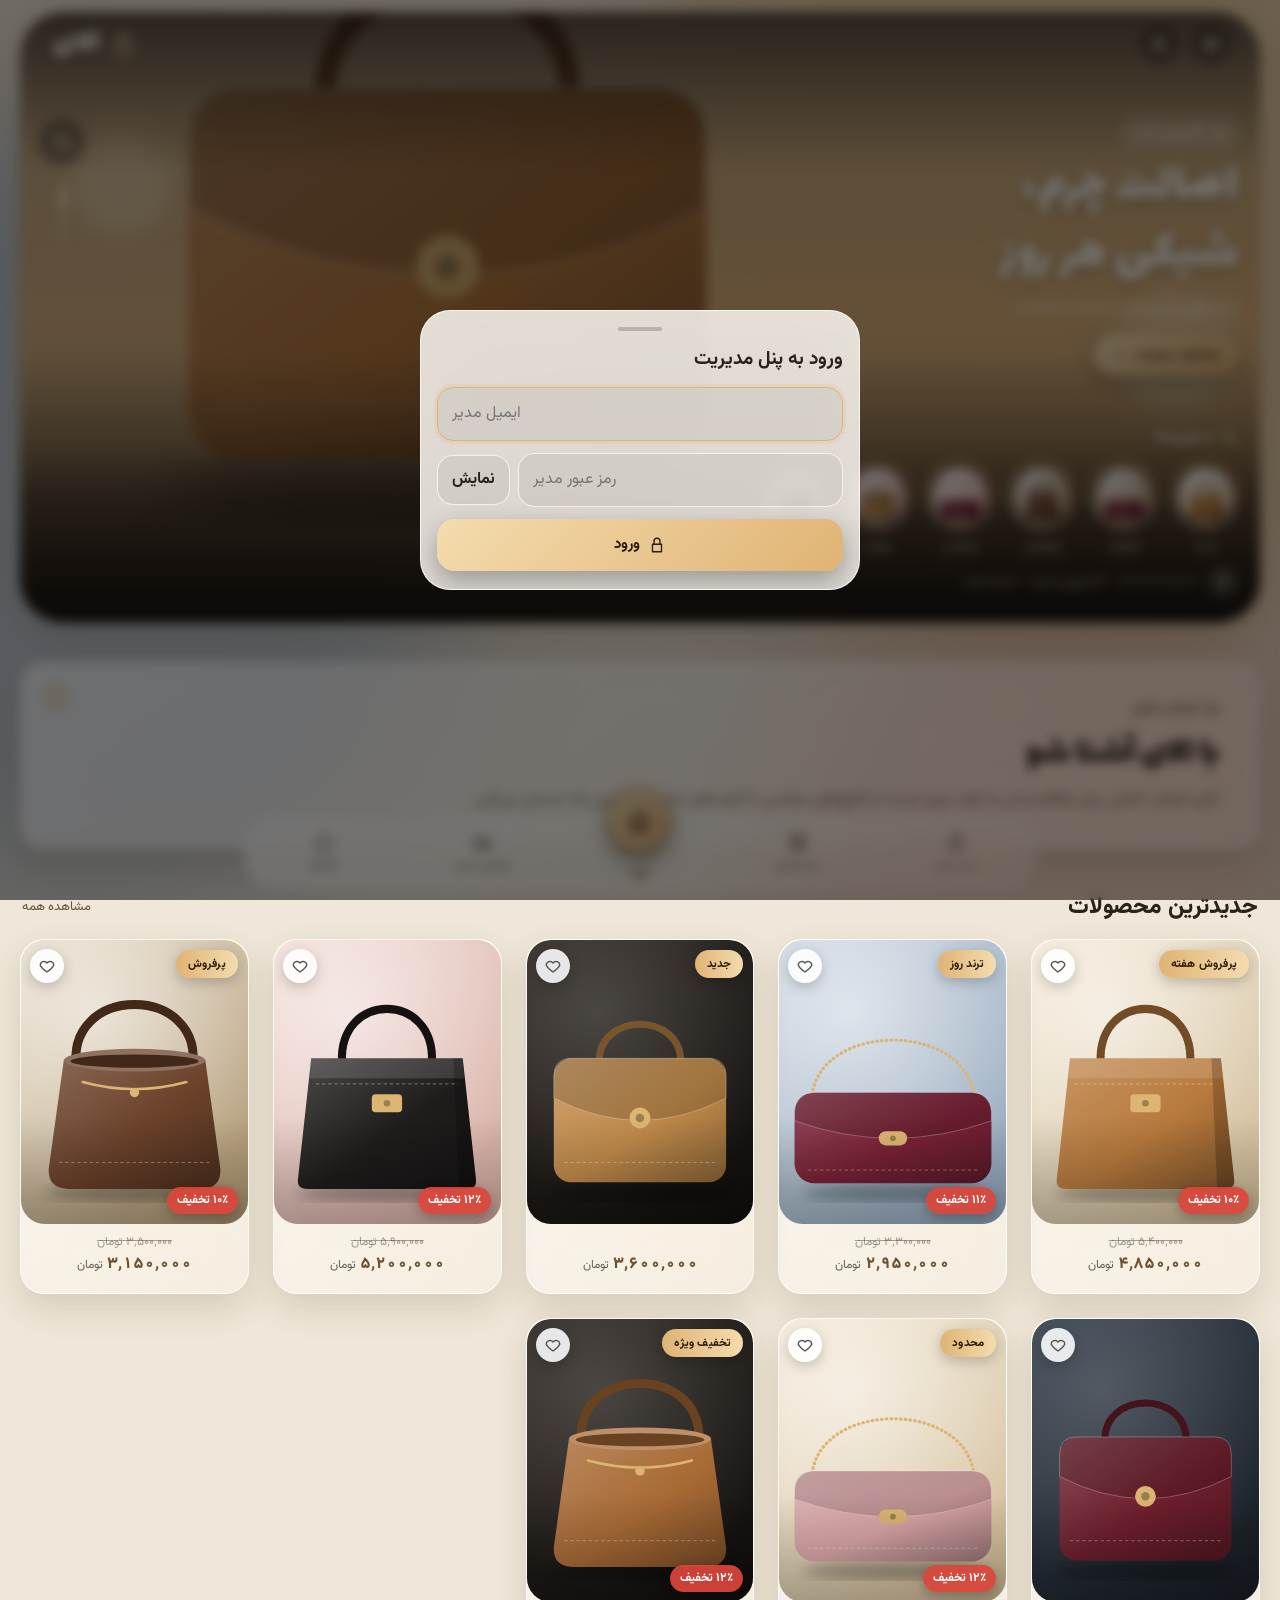
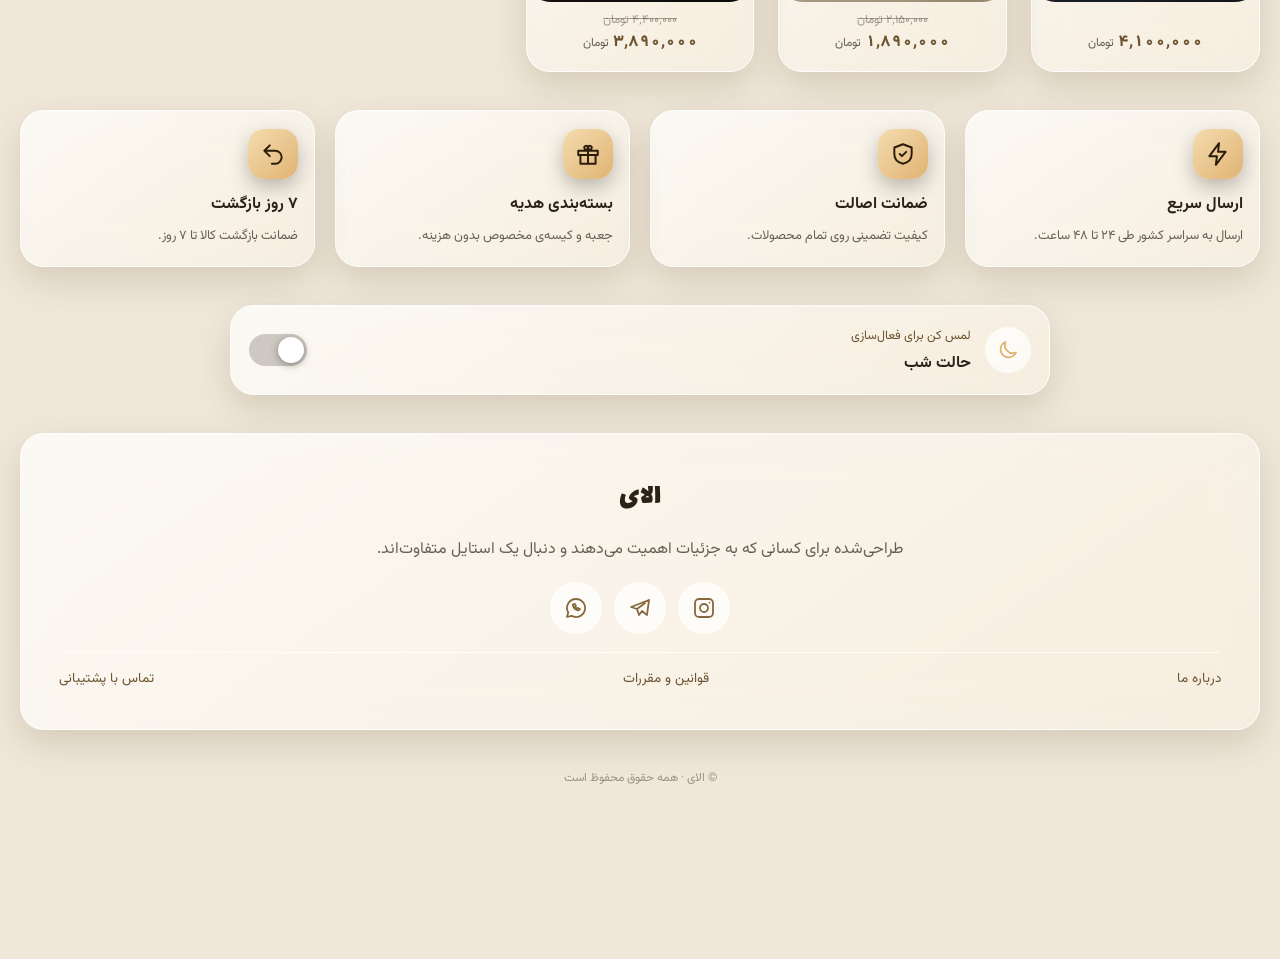
==== commit 2dc48088: "Add files via upload" ====
--- a/admin.html
+++ b/admin.html
@@ -348,6 +348,24 @@
 :root:not([data-theme="dark"]){--ink2:color-mix(in srgb,var(--accent) 36%,#2a1c08)}
 :root:not([data-theme="dark"]) .sho .p,:root:not([data-theme="dark"]) .cl-t span,:root:not([data-theme="dark"]) .big,:root:not([data-theme="dark"]) .btn.add,:root:not([data-theme="dark"]) .bn-a button,:root:not([data-theme="dark"]) .chm .chb b,:root:not([data-theme="dark"]) .rq b,:root:not([data-theme="dark"]) .sync[data-k=busy],:root:not([data-theme="dark"]) .sync[data-k=wait],:root:not([data-theme="dark"]) .price,:root:not([data-theme="dark"]) .pill,:root:not([data-theme="dark"]) .intro .k,:root:not([data-theme="dark"]) .night .nt small,:root:not([data-theme="dark"]) .sec-h a,:root:not([data-theme="dark"]) .sec-h button,:root:not([data-theme="dark"]) .links,:root:not([data-theme="dark"]) .tot .g,:root:not([data-theme="dark"]) .nv-b.on,:root:not([data-theme="dark"]) .nv-lab{color:var(--ink2)}
 :root:not([data-theme="dark"]) .sho .p{font-size:13.5px}
+
+/* top notification card (about / rules) */
+.tc-ov{position:fixed;inset:0;z-index:300;background:rgba(20,14,8,.45);backdrop-filter:blur(3px);opacity:0;transition:opacity .3s}
+.tc-ov.in{opacity:1}
+.tc{position:absolute;top:max(12px,env(safe-area-inset-top,0px));left:50%;width:min(600px,calc(100% - 24px));max-height:calc(100dvh - 36px);display:flex;flex-direction:column;border-radius:28px;overflow:hidden;transform:translate(-50%,-125%);transition:transform .45s cubic-bezier(.2,.9,.25,1.05);box-shadow:0 24px 60px rgba(0,0,0,.35);touch-action:pan-y}
+.tc.glass{background:var(--sheet,rgba(255,251,244,.97));backdrop-filter:blur(18px)}
+.tc-ov.in .tc{transform:translate(-50%,0)}
+.tc-im{flex:none;height:min(34vh,230px);position:relative;background:var(--bg2)}
+.tc-im img{width:100%;height:100%;object-fit:cover;display:block}
+.tc-im::after{content:"";position:absolute;inset:auto 0 0 0;height:40%;background:linear-gradient(transparent,rgba(0,0,0,.25))}
+.tc-h{display:flex;align-items:center;gap:10px;padding:16px 18px 6px}
+.tc-h b{flex:1;font-size:19px;line-height:1.5}
+.tc-ic{width:34px;height:34px;border-radius:12px;display:grid;place-items:center;background:linear-gradient(135deg,var(--accent2),var(--accent));color:var(--on-accent);flex:none}
+.tc-x{width:36px;height:36px;border-radius:50%;display:grid;place-items:center;background:rgba(0,0,0,.07);color:var(--fg)}
+.tc-b{padding:6px 20px 8px;overflow:auto;-webkit-overflow-scrolling:touch}
+.tc-b p{margin:0;line-height:2;white-space:pre-line;color:var(--fg)}
+.tc-ok{margin:10px 18px 18px;align-self:stretch;justify-content:center}
+.tc-grab{width:44px;height:5px;border-radius:9px;background:rgba(0,0,0,.18);margin:0 auto 12px;flex:none}
 @media (prefers-reduced-motion:reduce){*,*::before,*::after{animation-duration:.01ms!important;transition-duration:.01ms!important}}
 @media (min-width:700px){body{padding-top:0}.app{padding-top:90px}}
 
@@ -753,7 +771,7 @@
   about:{kicker:'یک انتخاب کامل',introTitle:'با الای آشنا شو',introText:'الای انتخاب کاملی برای علاقه‌مندان به کیف چرم است؛ از کلاچ‌های مجلسی تا کیف‌های اداری، با کیفیتی که حسش می‌کنی.',
     title:'الای',text:'طراحی‌شده برای کسانی که به جزئیات اهمیت می‌دهند و دنبال یک استایل متفاوت‌اند.',nightTitle:'حالت شب',nightHint:'لمس کن برای فعال‌سازی'},
   socials:[{id:uid(),icon:'instagram',name:'اینستاگرام',url:'https://instagram.com'},{id:uid(),icon:'telegram',name:'تلگرام',url:'https://t.me'},{id:uid(),icon:'whatsapp',name:'واتساپ',url:'https://wa.me/'}],
-  links:[{id:uid(),label:'درباره ما',target:'about'},{id:uid(),label:'قوانین و مقررات',target:'url:https://example.com'},{id:uid(),label:'تماس با پشتیبانی',target:'contact'}],
+  links:[{id:uid(),label:'درباره ما',target:'page:about'},{id:uid(),label:'قوانین و مقررات',target:'page:rules'},{id:uid(),label:'تماس با پشتیبانی',target:'call'}],
   nav:[{id:'n1',label:'سبد خرید',icon:'bag',view:'cart'},{id:'n2',label:'دسته‌بندی',icon:'grid',view:'categories'},{id:'n3',label:'خانه',icon:'home',view:'home'},{id:'n4',label:'پیگیری خرید',icon:'truck',view:'track'},{id:'n5',label:'گفتگو',icon:'comment',view:'chat'}],
   pay:{card:'6037-9917-0000-0000',owner:'به نام فروشگاه الای',bank:'بانک ملی',note:'پس از واریز، شماره پیگیری را ثبت کنید.',gateway:''},
   orders:[],users:[],admin:{pass:'1234'}}}
@@ -771,7 +789,20 @@
 const stExpired=s=>(+s.life>0)&&Date.now()>(+s.created||0)+(+s.life)*3600000;
 function purgeSt(st){if(!st||!Array.isArray(st.stories))return false;const n=st.stories.length;st.stories=st.stories.filter(s=>!stExpired(s));return st.stories.length!==n}
 function stLeft(s){if(!(+s.life>0))return'بدون انقضا؛ خودکار حذف نمی‌شود';const ms=(+s.created||0)+(+s.life)*3600000-Date.now();if(ms<=0)return'منقضی شده؛ با انتشار بعدی حذف می‌شود';const m=Math.ceil(ms/60000);if(m<60)return'باقی‌مانده: '+fa(m)+' دقیقه';const h2=Math.floor(m/60);if(h2<48)return'باقی‌مانده: '+fa(h2)+' ساعت';return'باقی‌مانده: '+fa(Math.floor(h2/24))+' روز'}
-function fixup(s){nmFix(s);(s.stories||[]).forEach(x=>{if(!x.created)x.created=Date.now();if(x.life==null)x.life=0});purgeSt(s);delete s.adminOpen;s.fx=Object.assign({reveal:true,skeleton:true,lift:true,haptic:true,fly:true},s.fx||{});s.store.logoH=s.store.logoH||52;s.orders=s.orders||[];s.users=s.users||[];s.admin=s.admin||{pass:'1234'};s.coupons=Array.isArray(s.coupons)?s.coupons:[];s.ship=Object.assign({phone:'',courierText:'هماهنگی ارسال با ادمین فروشگاه',methods:[{id:'post',title:'پست',price:60000,desc:'ارسال با پست معمولی (۵ تا ۱۰ روز کاری)',on:true},{id:'express',title:'پست پیشتاز',price:90000,desc:'ارسال سریع‌تر (۲ تا ۴ روز کاری)',on:true},{id:'courier',title:'پیک / اسنپ',price:0,desc:'هزینه طبق تعرفه، هماهنگی با ادمین فروشگاه',on:true,courier:true}]},s.ship||{});s.draw=Object.assign({enabled:false,id:uid(),rev:0,title:'قرعه‌کشی ویژه مشتریان',text:'با ثبت‌نام و خرید از فروشگاه در قرعه‌کشی شرکت کنید و برنده جایزه شوید.',prize:'',date:'',btn:'ثبت در قرعه‌کشی',cancel:'فعلاً نه',winners:1,result:[]},s.draw||{});
+const DEF_PAGES=()=>[{id:'about',title:'درباره ما',img:'',text:'الای یک فروشگاه تخصصی کیف‌های دست‌دوز و اصیل است. ما با دقت در جزئیات، چرم مرغوب و دوخت ماندگار، کیف‌هایی می‌سازیم و انتخاب می‌کنیم که هم شیک باشند و هم سال‌ها همراه شما بمانند.\n\nهدف ما این است که خرید برای شما ساده، مطمئن و دلپذیر باشد؛ از انتخاب محصول تا رسیدن بسته به دست شما. برای هر سؤالی از طریق بخش «تماس با پشتیبانی» در کنارتان هستیم.'},{id:'rules',title:'قوانین و مقررات',img:'',text:'۱. قیمت‌ها به تومان است و در لحظه ثبت سفارش، ملاک محاسبه قرار می‌گیرد.\n\n۲. سفارش پس از پرداخت و تایید، آماده‌سازی و ارسال می‌شود. زمان تحویل بسته به روش ارسال انتخابی متفاوت است.\n\n۳. در صورت مغایرت کالا با سفارش یا وجود ایراد ساخت، تا ۷ روز پس از تحویل می‌توانید درخواست مرجوعی بدهید. کالا باید استفاده‌نشده و با بسته‌بندی اصلی باشد.\n\n۴. اطلاعات شما (نام، شماره تماس و نشانی) فقط برای ثبت و ارسال سفارش استفاده می‌شود و در اختیار شخص ثالث قرار نمی‌گیرد.\n\n۵. ثبت سفارش به معنی پذیرش این قوانین است. متن این صفحه ممکن است به‌روزرسانی شود.'}];
+function openPage(id){const p=(S.pages||[]).find(x=>x.id===id)||(S.pages||[])[0];if(!p)return;let done=false,y0=0;
+ const body=h('div',{class:'tc-b'},h('p',{},p.text||'')),
+  card=h('div',{class:'tc glass',role:'dialog','aria-label':p.title},p.img?h('div',{class:'tc-im'},h('img',{src:p.img,alt:p.title})):null,
+   h('div',{class:'tc-h'},h('span',{class:'tc-ic',html:ic(id==='rules'?'shield':'info',18)}),h('b',{},p.title),h('button',{class:'tc-x','aria-label':'بستن',html:ic('close',18),onclick:()=>cl()})),
+   body,h('button',{class:'btn tc-ok',onclick:()=>cl()},'متوجه شدم')),
+  ov=h('div',{class:'tc-ov',onclick:e=>{if(e.target===ov)cl()}},card);
+ function cl(){if(done)return;done=true;ov.classList.remove('in');setTimeout(()=>{ov.remove();const k=stack.indexOf(o);if(k>-1)stack.splice(k,1);if(!stack.length&&!$('.sv,.lb,.adm'))document.body.classList.remove('lock')},420)}
+ const o={ov,close:cl};stack.push(o);document.body.append(ov);document.body.classList.add('lock');
+ card.addEventListener('touchstart',e=>{y0=e.touches[0].clientY},{passive:true});
+ card.addEventListener('touchend',e=>{if(y0-e.changedTouches[0].clientY>70&&body.scrollTop<=0||y0-e.changedTouches[0].clientY>70&&body.scrollHeight<=body.clientHeight)cl()},{passive:true});
+ requestAnimationFrame(()=>requestAnimationFrame(()=>ov.classList.add('in')))}
+function callSupport(){const n=normNum(S.store.phone);if(!n){toast('شماره پشتیبانی هنوز ثبت نشده');return}location.href='tel:'+n}
+function fixup(s){nmFix(s);if(!Array.isArray(s.pages)||!s.pages.length)s.pages=DEF_PAGES();(s.links||[]).forEach(l=>{if(l.target==='about')l.target='page:about';else if(/^url:https?:\/\/example\.com\/?$/.test(l.target||'')&&/قوانین/.test(l.label||''))l.target='page:rules';else if(l.target==='contact')l.target='call'});(s.stories||[]).forEach(x=>{if(!x.created)x.created=Date.now();if(x.life==null)x.life=0});purgeSt(s);delete s.adminOpen;s.fx=Object.assign({reveal:true,skeleton:true,lift:true,haptic:true,fly:true},s.fx||{});s.store.logoH=s.store.logoH||52;s.orders=s.orders||[];s.users=s.users||[];s.admin=s.admin||{pass:'1234'};s.coupons=Array.isArray(s.coupons)?s.coupons:[];s.ship=Object.assign({phone:'',courierText:'هماهنگی ارسال با ادمین فروشگاه',methods:[{id:'post',title:'پست',price:60000,desc:'ارسال با پست معمولی (۵ تا ۱۰ روز کاری)',on:true},{id:'express',title:'پست پیشتاز',price:90000,desc:'ارسال سریع‌تر (۲ تا ۴ روز کاری)',on:true},{id:'courier',title:'پیک / اسنپ',price:0,desc:'هزینه طبق تعرفه، هماهنگی با ادمین فروشگاه',on:true,courier:true}]},s.ship||{});s.draw=Object.assign({enabled:false,id:uid(),rev:0,title:'قرعه‌کشی ویژه مشتریان',text:'با ثبت‌نام و خرید از فروشگاه در قرعه‌کشی شرکت کنید و برنده جایزه شوید.',prize:'',date:'',btn:'ثبت در قرعه‌کشی',cancel:'فعلاً نه',winners:1,result:[]},s.draw||{});
  if(!s.navChat){s.navChat=1;if(Array.isArray(s.nav)&&!s.nav.some(n=>n.view==='chat')){const i=s.nav.findIndex(n=>n.view==='pay');if(i>=0)s.nav[i]={id:s.nav[i].id,label:'گفتگو',icon:'comment',view:'chat'}}}
  return s}
 async function loadState(){let s=await dbGet();HAD_CACHE=!!(s&&s.v===1);if(!s||s.v!==1)s=seed();if(s.mv!==2){s.theme.mode='light';s.mv=2}fixup(s);S=s;persist()}
@@ -835,7 +866,7 @@
 const avEl=(u,cls)=>h('span',{class:'av'+(cls?' '+cls:'')},u&&u.avatar?h('img',{src:u.avatar,alt:''}):(u?uInit(u):I('user',24)));
 function openUrl(u){const a=h('a',{href:u,target:'_blank',rel:'noopener'});document.body.append(a);a.click();a.remove()}
 function runTarget(t){if(!t)return;
- if(t.startsWith('view:'))return go(t.slice(5));if(t==='about'){go('home');setTimeout(()=>{const e=$('#about');e&&e.scrollIntoView({behavior:'smooth',block:'center'})},120);return}
+ if(t.startsWith('page:'))return openPage(t.slice(5));if(t==='call'||t==='contact')return callSupport();if(t.startsWith('view:'))return go(t.slice(5));if(t==='about'){go('home');setTimeout(()=>{const e=$('#about');e&&e.scrollIntoView({behavior:'smooth',block:'center'})},120);return}
  if(t==='contact')return openContact();if(t.startsWith('url:'))return openUrl(t.slice(4));if(t.startsWith('product:'))return openProduct(t.slice(8));if(t==='login')return openAuth()}
 const ago=ts=>{const m=Math.round((Date.now()-ts)/6e4);return m<1?'همین الان':m<60?fa(m)+' دقیقه پیش':m<1440?fa(Math.round(m/60))+' ساعت پیش':fa(Math.round(m/1440))+' روز پیش'};
 const normNum=s=>String(s||'').replace(/[۰-۹]/g,d=>'۰۱۲۳۴۵۶۷۸۹'.indexOf(d)).replace(/[٠-٩]/g,d=>'٠١٢٣٤٥٦٧٨٩'.indexOf(d)).replace(/\D/g,'');
@@ -1343,7 +1374,7 @@
 const card=(t,...k)=>h('section',{class:'ac glass'},t?h('h3',{},t):null,...k);
 const g2=(...k)=>h('div',{class:'g2'},...k);
 const ICON_OPTS=Object.keys(ICONS).map(k=>[k,k]);
-const TARGETS=()=>[['view:home','صفحه اصلی'],['view:categories','دسته‌بندی'],['view:cart','سبد خرید'],['view:track','پیگیری سفارش'],['view:pay','پرداخت'],['view:chat','گفتگوی همگانی'],['about','درباره فروشگاه'],['contact','تماس با ما'],['login','ورود / ثبت‌نام'],...S.products.map(p=>['product:'+p.id,'محصول: '+p.title])];
+const TARGETS=()=>[['view:home','صفحه اصلی'],['view:categories','دسته‌بندی'],['view:cart','سبد خرید'],['view:track','پیگیری سفارش'],['view:pay','پرداخت'],['view:chat','گفتگوی همگانی'],['call','تماس تلفنی مستقیم با پشتیبانی'],['contact','کارت اطلاعات تماس'],['about','رفتن به کارت «درباره» صفحه اصلی'],...(S.pages||[]).map(p=>['page:'+p.id,'صفحه: '+p.title]),['login','ورود / ثبت‌نام'],...S.products.map(p=>['product:'+p.id,'محصول: '+p.title])];
 function targetF(o,k){const opts=TARGETS(),isUrl=String(o[k]||'').startsWith('url:');const s=pick(o,k,[...opts,['url:','آدرس اینترنتی…']]);if(isUrl)s.value='url:';
  const u=h('input',{class:'in',placeholder:'https://…',style:{direction:'ltr',display:isUrl?'':'none'},value:isUrl?o[k].slice(4):''});
  s.addEventListener('change',()=>{u.style.display=s.value==='url:'?'':'none';if(s.value==='url:')o[k]='url:'+u.value;commit()});u.addEventListener('input',()=>{o[k]='url:'+u.value;commit()});return h('div',{style:{display:'grid',gap:'8px'}},s,u)}
@@ -1478,6 +1509,7 @@
   card('ویژگی‌ها',listEd(S.features,f=>[g2(fld('عنوان',tx(f,'title')),fld('آیکون',pick(f,'icon',ICON_OPTS))),fld('توضیح',tx(f,'text'))],()=>({id:uid(),icon:'star',title:'ویژگی جدید',text:''}),{title:f=>f.title,addLabel:'افزودن ویژگی'})),
   card('کارت حالت شب و درباره فروشگاه',g2(fld('عنوان حالت شب',tx(A,'nightTitle')),fld('توضیح حالت شب',tx(A,'nightHint'))),g2(fld('عنوان درباره',tx(A,'title'))),fld('متن درباره',tx(A,'text',{area:true}))),
   card('شبکه‌های اجتماعی',listEd(S.socials,s=>g2(fld('نام',tx(s,'name')),fld('آیکون',pick(s,'icon',[['instagram','اینستاگرام'],['telegram','تلگرام'],['whatsapp','واتساپ'],['youtube','یوتیوب'],['x','ایکس'],['mail','ایمیل'],['phone','تلفن'],['globe','وب‌سایت'],['link','لینک']])),fld('آدرس',tx(s,'url',{ph:'https://…'}))),()=>({id:uid(),icon:'link',name:'لینک جدید',url:'https://'}),{title:s=>s.name})),
+  card('صفحه‌های «درباره ما» و «قوانین و مقررات»',h('p',{},'با لمس لینک، این متن مثل یک کارت از بالای صفحه باز می‌شود. عکس بالای کارت اختیاری است. لینک‌های پایین صفحه را از کارت بعدی به این صفحه‌ها وصل کنید.'),listEd(S.pages,p=>[fld('عنوان',tx(p,'title')),fld('عکس بالای کارت (اختیاری)',imgField(p,'img',{max:1100,clearable:true})),fld('متن',tx(p,'text',{area:true,rows:9}))],()=>({id:uid(),title:'صفحه جدید',text:'',img:''}),{title:p=>p.title,addLabel:'افزودن صفحه',thumb:p=>p.img||'',collapse:true})),
   card('لینک‌های پایین صفحه',listEd(S.links,l=>g2(fld('عنوان',tx(l,'label')),fld('مقصد',targetF(l,'target'))),()=>({id:uid(),label:'لینک جدید',target:'about'}),{title:l=>l.label}))]},
 hero(){return[card('اسلایدر صفحه اصلی',h('p',{},'با کلیک روی هر اسلاید، کاربر به صفحه جزئیات محصول انتخاب‌شده می‌رود. هر ۵ ثانیه خودکار عوض می‌شود.'),
   listEd(S.hero,s=>[fld('تصویر',imgField(s,'img',{max:1600})),g2(fld('برچسب',tx(s,'badge')),fld('عنوان',tx(s,'title')),fld('زیرعنوان',tx(s,'sub')),fld('محصول مقصد',pick(s,'productId',prodOpts('بدون لینک (رفتن به دسته‌بندی)'))))],()=>({id:uid(),img:'',badge:'',title:'اسلاید جدید',sub:'',productId:''}),{title:s=>s.title,addLabel:'افزودن اسلاید'}))]},
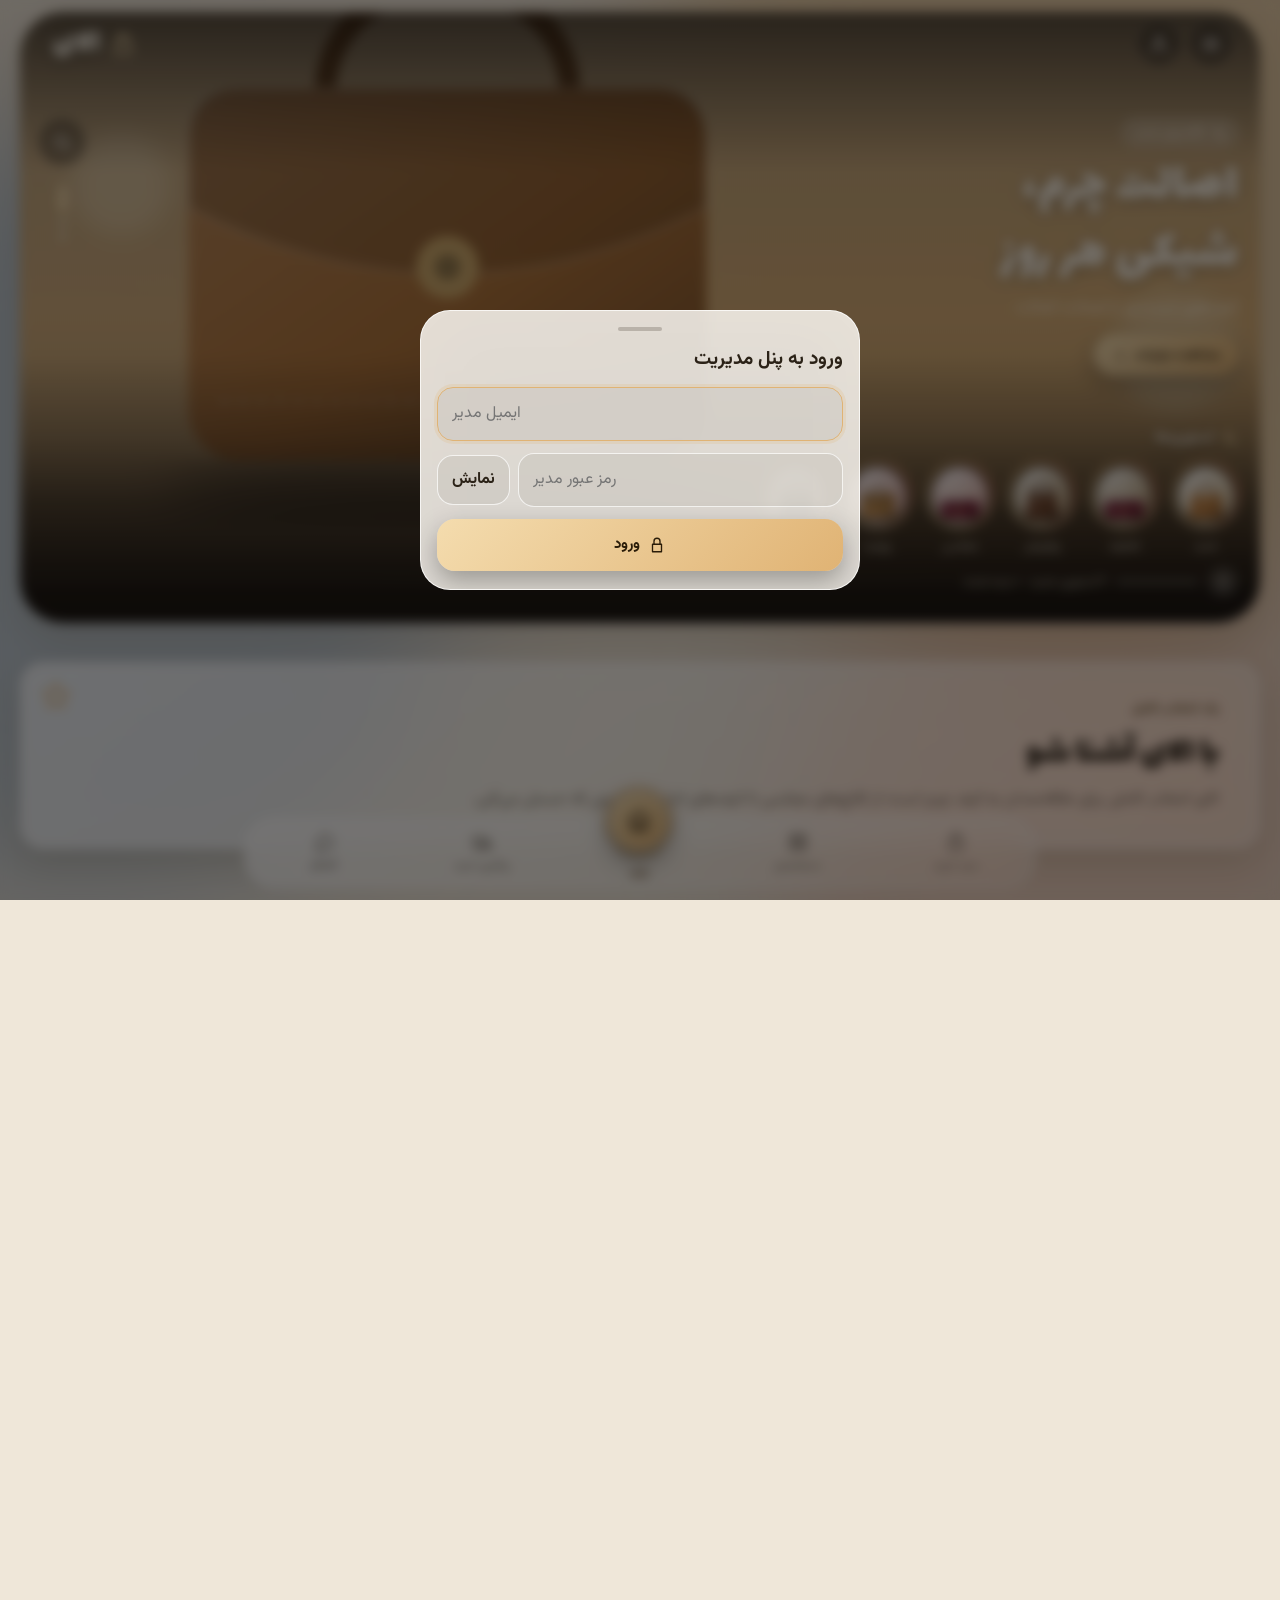
==== commit 55fd9f26: "Add files via upload" ====
--- a/admin.html
+++ b/admin.html
@@ -366,6 +366,22 @@
 .tc-b p{margin:0;line-height:2;white-space:pre-line;color:var(--fg)}
 .tc-ok{margin:10px 18px 18px;align-self:stretch;justify-content:center}
 .tc-grab{width:44px;height:5px;border-radius:9px;background:rgba(0,0,0,.18);margin:0 auto 12px;flex:none}
+
+/* ===== v3: stars, trust, reviews, logo shine ===== */
+.xst{display:inline-flex;gap:2px;direction:ltr;vertical-align:middle}
+.xst i{display:inline-grid;color:var(--faint)}.xst i.on{color:#e0a53a}.xst i.on svg{fill:currentColor}
+.pc .xrt{font-size:12px;color:var(--muted);margin-top:2px;line-height:1.4}.pc .xrt b{color:#d79a2b}
+.xrl{display:flex;align-items:center;gap:8px;margin:2px 2px 6px;font-size:13px;color:var(--muted);text-decoration:none}
+.xtr{display:grid;grid-template-columns:repeat(2,minmax(0,1fr));gap:8px;margin:14px 2px 6px}
+.xtr .xtr-i{display:flex;align-items:center;gap:8px;padding:9px 10px;border-radius:14px;font-size:12.5px;font-weight:600;background:var(--field);border:1px solid var(--gb)}
+.xtr .xtr-i i{display:grid;color:var(--accent);flex:none}
+.xtr .xenm{grid-column:1/-1;display:flex;justify-content:center;padding:6px}.xtr .xenm img{max-height:78px;width:auto;border-radius:10px}
+.xrv{margin:16px 2px 4px}.xrv-i{padding:12px 14px;border-radius:16px;background:var(--field);border:1px solid var(--gb);margin-top:8px}
+.xrv-h{display:flex;align-items:center;justify-content:space-between;gap:8px}.xrv-i p{margin:6px 0 2px;line-height:1.9;font-size:14px}.xrv-i small{color:var(--faint)}
+.lgw{position:relative;display:inline-flex;line-height:0}
+.lgw::after{content:"";position:absolute;inset:0;pointer-events:none;background:linear-gradient(105deg,transparent 0 40%,rgba(255,236,190,.0) 42%,rgba(255,247,226,.92) 50%,rgba(255,236,190,.0) 58%,transparent 60% 100%);background-size:280% 100%;background-position:100% 0;-webkit-mask:var(--lg) center/100% 100% no-repeat;mask:var(--lg) center/100% 100% no-repeat;animation:lgShine 5.5s ease-in-out 1.2s infinite}
+@keyframes lgShine{0%{background-position:100% 0}30%{background-position:0 0}100%{background-position:0 0}}
+@media (prefers-reduced-motion:reduce){.lgw::after{animation:none;opacity:0}}
 @media (prefers-reduced-motion:reduce){*,*::before,*::after{animation-duration:.01ms!important;transition-duration:.01ms!important}}
 @media (min-width:700px){body{padding-top:0}.app{padding-top:90px}}
 
@@ -785,12 +801,29 @@
 let HAD_CACHE=false;
 function nmFix(o,d){d=d||0;if(d>12||!o||typeof o!=='object')return;for(const k in o){const v=o[k];if(typeof v==='string'){if(v.length<400&&!/^(data|blob|http)/.test(v)&&/کیف[\u200c ]?آرا/.test(v))o[k]=v.replace(/کیف[\u200c ]?آرا/g,'الای')}else if(v&&typeof v==='object')nmFix(v,d+1)}}
 const DEF_FAV=document.getElementById('fav')?document.getElementById('fav').href:'';
-function applyFav(){try{const u=(S&&S.store&&S.store.favicon)||DEF_FAV;['fav','fav2'].forEach(id=>{const e=document.getElementById(id);if(e&&e.getAttribute('href')!==u)e.setAttribute('href',u)})}catch(e){}}
+function applyFav(){try{const u=(S&&S.store&&S.store.favicon)||DEF_FAV;['fav','fav2'].forEach(id=>{const e=document.getElementById(id);if(e&&e.getAttribute('href')!==u)e.setAttribute('href',u)});setupPWA()}catch(e){}}
 const stExpired=s=>(+s.life>0)&&Date.now()>(+s.created||0)+(+s.life)*3600000;
 function purgeSt(st){if(!st||!Array.isArray(st.stories))return false;const n=st.stories.length;st.stories=st.stories.filter(s=>!stExpired(s));return st.stories.length!==n}
 function stLeft(s){if(!(+s.life>0))return'بدون انقضا؛ خودکار حذف نمی‌شود';const ms=(+s.created||0)+(+s.life)*3600000-Date.now();if(ms<=0)return'منقضی شده؛ با انتشار بعدی حذف می‌شود';const m=Math.ceil(ms/60000);if(m<60)return'باقی‌مانده: '+fa(m)+' دقیقه';const h2=Math.floor(m/60);if(h2<48)return'باقی‌مانده: '+fa(h2)+' ساعت';return'باقی‌مانده: '+fa(Math.floor(h2/24))+' روز'}
+const WEBP=(()=>{try{return document.createElement('canvas').toDataURL('image/webp').indexOf('data:image/webp')===0}catch(e){return false}})();
+const revs=p=>Array.isArray(p.reviews)?p.reviews.filter(r=>r&&+r.stars>0):[];
+const revAvg=p=>{const r=revs(p);return r.length?r.reduce((a,x)=>a+(+x.stars||0),0)/r.length:0};
+const fa1=v=>fa(v.toFixed(1)).replace('.','٫');
+const starsEl=(v,sz=14)=>h('span',{class:'xst','aria-label':fa1(v)+' از ۵'},[1,2,3,4,5].map(n=>h('i',{class:n<=Math.round(v)?'on':'',html:ic('star',sz)})));
+const trustRow=()=>h('div',{class:'xtr'},[['shield','پرداخت امن'],['truck','ارسال به سراسر کشور'],['check','ضمانت ۷ روز بازگشت'],['star','اصالت کالا']].map(([i,t])=>h('span',{class:'xtr-i'},h('i',{html:ic(i,18)}),t)),S.store.enamadImg?h('a',{class:'xenm',href:S.store.enamadLink||'#',target:'_blank',rel:'noopener'},h('img',{src:S.store.enamadImg,alt:'نماد اعتماد الکترونیکی'})):null);
+const rvSection=p=>{const l=revs(p);return l.length?h('div',{class:'xrv'},h('div',{class:'cl-t'},'نظر مشتریان',h('span',{},fa1(revAvg(p))+' از ۵ · '+fa(l.length)+' نظر')),l.map(r=>h('div',{class:'xrv-i'},h('div',{class:'xrv-h'},h('b',{},r.name||'مشتری'),starsEl(+r.stars,13)),h('p',{},r.text||''),r.date?h('small',{},r.date):null))):null};
+const lgw=()=>{const w=h('span',{class:'lgw'},h('img',{src:S.store.logo,alt:S.store.name}));w.style.setProperty('--lg','url("'+S.store.logo+'")');return w};
+let deferredInstall=null;addEventListener('beforeinstallprompt',e=>{e.preventDefault();deferredInstall=e});
+const isStandalone=()=>{try{return matchMedia('(display-mode: standalone)').matches||navigator.standalone}catch(e){return false}};
+let _pwaIcon='';
+function setupPWA(){try{const src=(S&&S.store&&S.store.favicon)||DEF_FAV;if(!src||src===_pwaIcon)return;_pwaIcon=src;const im=new Image();im.onload=()=>{try{const c=document.createElement('canvas');c.width=c.height=512;const x=c.getContext('2d');x.fillStyle='#14100b';x.fillRect(0,0,512,512);const r=Math.min(380/im.width,380/im.height);x.drawImage(im,(512-im.width*r)/2,(512-im.height*r)/2,im.width*r,im.height*r);const ic512=c.toDataURL('image/png'),base=location.href.split('#')[0].split('?')[0];
+ const man={name:(S.store.name||'الای')+' | فروشگاه کیف',short_name:S.store.name||'الای',lang:'fa',dir:'rtl',start_url:base,scope:base.replace(/[^/]*$/,''),display:'standalone',background_color:'#0e0c0a',theme_color:'#0e0c0a',icons:[{src:ic512,sizes:'512x512',type:'image/png',purpose:'any'},{src:ic512,sizes:'192x192',type:'image/png'}]};
+ const old=document.getElementById('pwa-man');if(old)old.remove();const l=document.createElement('link');l.id='pwa-man';l.rel='manifest';l.href=URL.createObjectURL(new Blob([JSON.stringify(man)],{type:'application/manifest+json'}));document.head.append(l);
+ let a=document.getElementById('pwa-ati');if(!a){a=document.createElement('link');a.id='pwa-ati';a.rel='apple-touch-icon';document.head.append(a)}a.href=ic512;
+ [['apple-mobile-web-app-capable','yes'],['mobile-web-app-capable','yes'],['apple-mobile-web-app-title',S.store.name||'الای']].forEach(([n,v])=>{let m=document.querySelector('meta[name="'+n+'"]');if(!m){m=document.createElement('meta');m.name=n;document.head.append(m)}m.content=v})}catch(e){}};im.src=src}catch(e){}}
+function installApp(){if(deferredInstall){const d=deferredInstall;deferredInstall=null;d.prompt();return}openPage('install',{title:'نصب برنامه الای روی گوشی',text:'اندروید (مرورگر کروم): روی منوی سه‌نقطه بالای مرورگر بزنید، بعد «افزودن به صفحه اصلی» یا «نصب برنامه» را انتخاب کنید.\n\nآیفون (مرورگر سافاری): روی دکمه اشتراک‌گذاری (مربع با فلش رو به بالا) بزنید و «Add to Home Screen» را انتخاب کنید.\n\nبعد از آن، آیکون الای روی صفحه اصلی گوشی شما می‌نشیند و سایت مثل یک برنامه باز می‌شود.',img:''})}
 const DEF_PAGES=()=>[{id:'about',title:'درباره ما',img:'',text:'الای یک فروشگاه تخصصی کیف‌های دست‌دوز و اصیل است. ما با دقت در جزئیات، چرم مرغوب و دوخت ماندگار، کیف‌هایی می‌سازیم و انتخاب می‌کنیم که هم شیک باشند و هم سال‌ها همراه شما بمانند.\n\nهدف ما این است که خرید برای شما ساده، مطمئن و دلپذیر باشد؛ از انتخاب محصول تا رسیدن بسته به دست شما. برای هر سؤالی از طریق بخش «تماس با پشتیبانی» در کنارتان هستیم.'},{id:'rules',title:'قوانین و مقررات',img:'',text:'۱. قیمت‌ها به تومان است و در لحظه ثبت سفارش، ملاک محاسبه قرار می‌گیرد.\n\n۲. سفارش پس از پرداخت و تایید، آماده‌سازی و ارسال می‌شود. زمان تحویل بسته به روش ارسال انتخابی متفاوت است.\n\n۳. در صورت مغایرت کالا با سفارش یا وجود ایراد ساخت، تا ۷ روز پس از تحویل می‌توانید درخواست مرجوعی بدهید. کالا باید استفاده‌نشده و با بسته‌بندی اصلی باشد.\n\n۴. اطلاعات شما (نام، شماره تماس و نشانی) فقط برای ثبت و ارسال سفارش استفاده می‌شود و در اختیار شخص ثالث قرار نمی‌گیرد.\n\n۵. ثبت سفارش به معنی پذیرش این قوانین است. متن این صفحه ممکن است به‌روزرسانی شود.'}];
-function openPage(id){const p=(S.pages||[]).find(x=>x.id===id)||(S.pages||[])[0];if(!p)return;let done=false,y0=0;
+function openPage(id,obj){const p=obj||(S.pages||[]).find(x=>x.id===id)||(S.pages||[])[0];if(!p)return;let done=false,y0=0;
  const body=h('div',{class:'tc-b'},h('p',{},p.text||'')),
   card=h('div',{class:'tc glass',role:'dialog','aria-label':p.title},p.img?h('div',{class:'tc-im'},h('img',{src:p.img,alt:p.title})):null,
    h('div',{class:'tc-h'},h('span',{class:'tc-ic',html:ic(id==='rules'?'shield':'info',18)}),h('b',{},p.title),h('button',{class:'tc-x','aria-label':'بستن',html:ic('close',18),onclick:()=>cl()})),
@@ -843,7 +876,7 @@
 async function copyText(t){try{await navigator.clipboard.writeText(t);toast('کپی شد')}catch(e){const a=h('textarea',{value:t,style:{position:'fixed',opacity:0}});document.body.append(a);a.select();try{document.execCommand('copy');toast('کپی شد')}catch(_){toast('متن را به‌صورت دستی کپی کنید')}a.remove()}}
 function readFile(file,{max=1400,q=.84,keepAlpha=false,video=false}={}){return new Promise((res,rej)=>{
  if(file.type.startsWith('video/')){if(file.size>14e6)return rej(new Error('حجم ویدیو باید کمتر از ۱۴ مگابایت باشد'));const fr=new FileReader();fr.onload=()=>res(fr.result);fr.onerror=rej;return fr.readAsDataURL(file)}
- const fr=new FileReader();fr.onload=()=>{if(file.type==='image/svg+xml')return res(fr.result);const im=new Image();im.onload=()=>{const sc=Math.min(1,max/Math.max(im.width,im.height));const c=document.createElement('canvas');c.width=Math.round(im.width*sc);c.height=Math.round(im.height*sc);c.getContext('2d').drawImage(im,0,0,c.width,c.height);const png=keepAlpha&&/png|webp/.test(file.type);res(c.toDataURL(png?'image/png':'image/jpeg',q))};im.onerror=()=>rej(new Error('تصویر خوانده نشد'));im.src=fr.result};fr.onerror=rej;fr.readAsDataURL(file)})}
+ const fr=new FileReader();fr.onload=()=>{if(file.type==='image/svg+xml')return res(fr.result);const im=new Image();im.onload=()=>{const sc=Math.min(1,max/Math.max(im.width,im.height));const c=document.createElement('canvas');c.width=Math.round(im.width*sc);c.height=Math.round(im.height*sc);c.getContext('2d').drawImage(im,0,0,c.width,c.height);const png=keepAlpha&&/png|webp/.test(file.type);res(c.toDataURL(png?'image/png':(WEBP?'image/webp':'image/jpeg'),q))};im.onerror=()=>rej(new Error('تصویر خوانده نشد'));im.src=fr.result};fr.onerror=rej;fr.readAsDataURL(file)})}
 const money=n=>fa(n)+' '+(S?S.store.currency:'تومان');
 const prod=id=>S.products.find(p=>p.id===id);
 const disc=p=>p.oldPrice>p.price?Math.round((1-p.price/p.oldPrice)*100):0;
@@ -876,7 +909,7 @@
  hd.append(h('div',{class:'hd-in glass'},
   h('div',{class:'hd-grp'},h('button',{class:'ib','aria-label':'منو',onclick:openMenu,html:ic('menu')}),
    h('button',{class:'ib','aria-label':u?'حساب کاربری':'ورود یا ثبت‌نام',onclick:openAuth,html:u?(u.avatar?`<img class="hd-av" src="${u.avatar}" alt="">`:`<b style="color:var(--accent2)">${uInit(u)}</b>`):ic('user')})),
-  h('a',{class:'logo',href:'#',onclick:e=>{e.preventDefault();go('home')}},S.store.logo?h('img',{src:S.store.logo,alt:S.store.name}):[I('bag',26),S.store.name])))}
+  h('a',{class:'logo',href:'#',onclick:e=>{e.preventDefault();go('home')}},S.store.logo?lgw():[I('bag',26),S.store.name])))}
 function buildNav(){const nv=$('#nv');nv.innerHTML='';const inn=h('div',{class:'nv-in'}),bar=h('div',{class:'nv-bar glass'});
  S.nav.forEach(n=>bar.append(h('button',{class:'nv-b','data-v':n.view,'aria-label':n.label,onclick:()=>go(n.view)},I(n.icon,22),h('span',{},n.label),n.view==='cart'?h('em',{class:'cnt',hidden:true}):null)));
  inn.append(bar,h('div',{class:'nv-bub'}));nv.append(inn);cartBadge()}
@@ -932,12 +965,12 @@
 function revealInit(){if(!fxOn('reveal')||!('IntersectionObserver'in window))return;const els=document.querySelectorAll('#app section,#app .pc,#app .fc,#app .night,#app .copy');if(!els.length)return;
  const io=new IntersectionObserver(es=>es.forEach(e=>{if(e.isIntersecting){e.target.classList.add('rvd');io.unobserve(e.target)}}),{rootMargin:'0px 0px -6% 0px',threshold:.08});
  els.forEach((e,i)=>{if(e.closest('.hero'))return;e.classList.add('rv');e.style.setProperty('--d',(i%2)*70+'ms');io.observe(e)})}
-function skImg(src,alt){const i=h('img',{src,alt,loading:'lazy'}),ok=()=>i.parentNode&&i.parentNode.classList.remove('sk');i.addEventListener('load',ok);i.addEventListener('error',ok);if(i.complete&&src)setTimeout(ok,0);return i}
+function skImg(src,alt){const i=h('img',{src,alt,loading:'lazy',decoding:'async'}),ok=()=>i.parentNode&&i.parentNode.classList.remove('sk');i.addEventListener('load',ok);i.addEventListener('error',ok);if(i.complete&&src)setTimeout(ok,0);return i}
 function pcard(p){const d=disc(p),so=qtyOf(p)<=0;return h('article',{class:'pc glass'+(so?' so':''),title:p.title,'aria-label':p.title,onclick:()=>openProduct(p.id)},
  h('div',{class:'im'+(fxOn('skeleton')?' sk':'')},skImg(p.images[0]||'',p.title),p.badge?h('div',{class:'bd k-'+(p.badgeKind||'gold')},p.badge):null,d?h('span',{class:'off'},fa(d)+'٪ تخفیف'):null,
   so?h('span',{class:'sold'},'اتمام موجودی'):null,
   h('button',{class:'rb fav'+(V.wish[p.id]?' on':''),'aria-label':'علاقه‌مندی',html:ic('heart',20),onclick:e=>{e.stopPropagation();toggleWish(p.id,e.currentTarget)}})),
- h('div',{class:'in'},cdEl(p,'sm'),h('div',{class:'old'},p.oldPrice>p.price?money(p.oldPrice):''),h('div',{class:'price'},fa(p.price),' ',h('small',{},S.store.currency))))}
+ h('div',{class:'in'},cdEl(p,'sm'),h('div',{class:'old'},p.oldPrice>p.price?money(p.oldPrice):''),h('div',{class:'price'},fa(p.price),' ',h('small',{},S.store.currency)),revs(p).length?h('div',{class:'xrt'},h('b',{},'★ '),fa1(revAvg(p))+' ('+fa(revs(p).length)+')'):null))}
 function pageSize(){return innerWidth>=900?10:8}
 function pgList(n,cur,tot){const a=[];const add=x=>a.push(x);if(tot<=7){for(let i=1;i<=tot;i++)add(i)}else{add(1);let s=Math.max(2,cur-1),e=Math.min(tot-1,cur+1);if(cur<=3){s=2;e=4}if(cur>=tot-2){s=tot-3;e=tot-1}if(s>2)add('…');for(let i=s;i<=e;i++)add(i);if(e<tot-1)add('…');add(tot)}return a}
 function pagedGrid(list,scrollEl){let page=1;const box=h('div',{});
@@ -961,14 +994,14 @@
  const cname=h('span',{},p.colors[0]?.name||''),cbtn=p.colors.map(c=>h('button',{class:c.id===sel?'on':'','aria-label':c.name,title:c.name,onclick:()=>{sel=c.id;cbtn.forEach((b,j)=>b.classList.toggle('on',p.colors[j].id===sel));cname.textContent=c.name;if(c.img){mainImg.src=c.img;mark(-1)}}},h('i',{style:{background:c.hex}})));
  const qv=h('b',{},fa(1)),d=disc(p);
  const similar=S.products.filter(x=>x.id!==p.id&&x.cat===p.cat).slice(0,6);
- let close;const addNow=()=>addCart(p.id,sel,qty);
+ let close;const addNow=()=>addCart(p.id,sel,qty);const rvBox=rvSection(p);
  const sheet=h('div',{class:'sh',role:'dialog','aria-label':p.title},h('div',{class:'grab'}),h('button',{class:'xb','aria-label':'بستن',html:ic('close',20),onclick:()=>close()}),
   h('div',{class:'pg'},main,h('div',{class:'th'},h('div',{class:'th-in'},thumbs))),
-  h('h2',{class:'pt'},p.title),h('div',{class:'pp'},h('span',{class:'price'},money(p.price)),p.oldPrice>p.price?h('span',{class:'old'},money(p.oldPrice)):null,d?h('span',{class:'disc'},fa(d)+'٪ تخفیف'):null,cdEl(p,'big')),
+  h('h2',{class:'pt'},p.title),revs(p).length?h('a',{class:'xrl',href:'#',onclick:e=>{e.preventDefault();rvBox&&rvBox.scrollIntoView({behavior:'smooth',block:'center'})}},starsEl(revAvg(p)),h('span',{},fa1(revAvg(p))+' ('+fa(revs(p).length)+' نظر)')):null,h('div',{class:'pp'},h('span',{class:'price'},money(p.price)),p.oldPrice>p.price?h('span',{class:'old'},money(p.oldPrice)):null,d?h('span',{class:'disc'},fa(d)+'٪ تخفیف'):null,cdEl(p,'big')),
   p.colors.length?[h('div',{class:'cl-t'},'رنگ‌بندی',cname),h('div',{class:'cl'},cbtn)]:null,
   h('div',{class:'cl-t'},'تعداد',h('span',{},qtyOf(p)>0?`موجود: ${fa(qtyOf(p))} عدد`:'اتمام موجودی')),
   h('div',{class:'qty',style:{marginInline:'2px'}},h('button',{'aria-label':'افزایش',html:ic('plus',16),onclick:()=>{qty=Math.min(qty+1,Math.max(1,qtyOf(p)||99));qv.textContent=fa(qty)}}),qv,h('button',{'aria-label':'کاهش',html:ic('down',16),onclick:()=>{qty=Math.max(1,qty-1);qv.textContent=fa(qty)}})),
-  h('div',{class:'desc'},p.desc),
+  h('div',{class:'desc'},p.desc),trustRow(),rvBox,
   similar.length?[h('div',{class:'cl-t'},'محصولات مشابه'),h('div',{class:'sim'},similar.map(x=>{const c=pcard(x);c.onclick=()=>{close();openProduct(x.id)};return c}))]:null,
   qtyOf(p)<=0?h('div',{class:'actions'},h('button',{class:'pbtn',onclick:()=>notifyMe(p)},I('bell',20),'خبرم کن وقتی موجود شد')):h('div',{class:'actions'},h('button',{class:'pbtn',onclick:()=>{if(addNow()===false)return;fly(mainImg,mainImg.getAttribute('src'));toast('به سبد خرید اضافه شد');close()}},I('bag',20),'افزودن به سبد'),h('button',{class:'pbtn ghost',onclick:()=>{if(addNow()===false)return;close();go('cart')}},'سفارش مستقیم')));
  close=openModal(sheet,'b')}
@@ -1045,7 +1078,7 @@
   h('div',{class:'dr-ban'},h('img',{src:S.menu.banner,alt:''}),h('button',{class:'dr-x','aria-label':'بستن منو',html:ic('chr',20),onclick:()=>close()}),h('div',{class:'t'},h('b',{},S.menu.title),h('span',{},S.menu.sub))),
   h('button',{class:'prof glass',onclick:()=>{close();openAuth()}},avEl(u),h('span',{style:{flex:1}},h('b',{},u?u.name:'ورود / ثبت‌نام'),h('small',{},u?u.phone:'برای پیگیری و ثبت سفارش')),h('span',{class:'ch',html:ic('chl',18)})),
   h('div',{class:'lbl'},'ناوبری'),h('div',{class:'mg glass'},[...S.menu.items,...(S.menu.items.some(m=>m.target==='view:chat')?[]:[{id:'chat',label:'گفتگوی همگانی',icon:'comment',color:'#e0794f',target:'view:chat'}])].map(m=>h('button',{class:'mi',onclick:()=>go2(m.target)},h('span',{class:'mc',style:{background:m.color},html:ic(m.icon,22)}),h('b',{},m.label),h('span',{class:'ch',html:ic('chl',16)})))),
-  h('div',{class:'lbl'},'تنظیمات'),h('div',{class:'mg glass'},h('button',{class:'mi',onclick:toggleMode},h('span',{class:'mc',style:{background:'#4b5563'},html:ic('moon',22)}),h('b',{},'حالت شب'),h('span',{class:'tg'+(isDark()?' on':'')}))),
+  h('div',{class:'lbl'},'تنظیمات'),h('div',{class:'mg glass'},isStandalone()?null:h('button',{class:'mi',onclick:()=>{close();setTimeout(installApp,80)}},h('span',{class:'mc',style:{background:'#2f7d6b'},html:ic('phone',22)}),h('b',{},'نصب برنامه روی گوشی'),h('span',{class:'ch',html:ic('chl',16)})),h('button',{class:'mi',onclick:toggleMode},h('span',{class:'mc',style:{background:'#4b5563'},html:ic('moon',22)}),h('b',{},'حالت شب'),h('span',{class:'tg'+(isDark()?' on':'')}))),
   h('div',{class:'soc',style:{marginTop:'auto'}},S.socials.map(s=>h('a',{href:s.url,target:'_blank',rel:'noopener','aria-label':s.name,html:ic(s.icon,22),style:{width:'46px',height:'46px'}}))),
   h('button',{class:'tb',style:{alignSelf:'center'},onclick:()=>{close();openAdminLogin()}},I('lock',16),'ورود مدیر'));
  close=openModal(dr,'s')}
@@ -1495,7 +1528,7 @@
  return[card('خوش آمدید',h('p',{},'همه بخش‌های سایت از همین‌جا قابل تغییر است. تغییرات بلافاصله ذخیره و روی سایت اعمال می‌شود.'),
   h('div',{class:'stat'},[[S.products.length,'محصول'],[S.stories.length,'استوری'],[S.orders.length,'سفارش'],[S.orders.filter(o=>o.status==='new'||o.status==='paid').length,'سفارش نیازمند بررسی'],[S.users.length,'کاربر ثبت‌نام‌شده'],[money(rev),'فروش تأییدشده']].map(([n,l])=>h('div',{},h('b',{},typeof n==='number'?fa(n):n),h('span',{},l))))),
   card('میانبر',h('div',{class:'mini'},TABS.slice(1).map(([k,l,i])=>h('button',{class:'pre',type:'button',onclick:()=>{ADM.go&&ADM.go(k)}},I(i,22),l))))]},
-general(){const s=S.store;return[card('هویت فروشگاه',g2(fld('نام فروشگاه',tx(s,'name')),fld('شعار',tx(s,'tagline'))),fld('لوگو',imgField(s,'logo',{alpha:true,max:600,clearable:true}),'اگر لوگو نگذارید نام فروشگاه با فونت تزئینی نمایش داده می‌شود. فایل PNG شفاف پیشنهاد می‌شود.'),fld('آیکون سربرگ مرورگر (Favicon)',imgField(s,'favicon',{alpha:true,max:256,clearable:true}),'همان آیکون کوچکی که کنار عنوان تب مرورگر دیده می‌شود. تصویر مربعی (مثلاً ۲۵۶ در ۲۵۶) بگذارید؛ اگر خالی بماند، آیکون پیش‌فرض الای نمایش داده می‌شود.'),range(s,'logoH',32,84,'px','اندازه‌ی لوگو در هدر')),
+general(){const s=S.store;return[card('هویت فروشگاه',g2(fld('نام فروشگاه',tx(s,'name')),fld('شعار',tx(s,'tagline'))),fld('لوگو',imgField(s,'logo',{alpha:true,max:600,clearable:true}),'اگر لوگو نگذارید نام فروشگاه با فونت تزئینی نمایش داده می‌شود. فایل PNG شفاف پیشنهاد می‌شود.'),fld('آیکون سربرگ مرورگر (Favicon)',imgField(s,'favicon',{alpha:true,max:256,clearable:true}),'همان آیکون کوچکی که کنار عنوان تب مرورگر دیده می‌شود. تصویر مربعی (مثلاً ۲۵۶ در ۲۵۶) بگذارید؛ اگر خالی بماند، آیکون پیش‌فرض الای نمایش داده می‌شود.'),fld('نماد اعتماد (اینماد) — آدرس لینک',tx(s,'enamadLink',{ph:'https://trustseal.enamad.ir/...'}),'بعد از گرفتن اینماد، آدرس لینک نماد را اینجا بگذارید.'),fld('تصویر نماد اعتماد',imgField(s,'enamadImg',{max:320,clearable:true,alpha:true}),'تصویر نماد را آپلود کنید؛ در صفحه محصول زیر نشان‌های اعتماد نمایش داده می‌شود.'),range(s,'logoH',32,84,'px','اندازه‌ی لوگو در هدر')),
   card('اطلاعات تماس',g2(fld('تلفن',tx(s,'phone')),fld('آدرس',tx(s,'address')),fld('واحد پول',tx(s,'currency')))),
   card('متن‌های سایت',g2(fld('عنوان بخش محصولات',tx(s,'productsTitle')),fld('متن پایان استوری‌ها',tx(s,'storiesHintDone')),fld('متن پایین صفحه',tx(s,'copy'))))]},
 theme(){const t=S.theme,P=[['طلایی شب (پیش‌فرض)',{accent:'#e0b374',accent2:'#f4dcae',bgDark:'#0e0c0a',bgLight:'#efe7d9'}],['مه آبی',{accent:'#8fb4d6',accent2:'#cfe3f5',bgDark:'#0b1016',bgLight:'#e6edf4'}],['رزگلد',{accent:'#e9a3a0',accent2:'#f8d8d0',bgDark:'#140d0e',bgLight:'#f4e6e3'}],['زمردی',{accent:'#7fd1b0',accent2:'#cdf1e3',bgDark:'#08100d',bgLight:'#e4efe9'}]];
@@ -1527,7 +1560,7 @@
   listEd(S.products,(p,i,draw)=>{const ibox=h('div',{class:'imf'});const dI=()=>{ibox.innerHTML='';p.images.forEach((src,k)=>ibox.append(h('div',{style:{position:'relative'}},h('div',{class:'pv'},h('img',{src,alt:''})),h('div',{class:'row',style:{marginTop:'4px',gap:'4px'}},h('button',{class:'sb','aria-label':'قبلی',html:ic('chr',14),onclick:()=>{if(k){[p.images[k],p.images[k-1]]=[p.images[k-1],p.images[k]];commit();dI()}}}),h('button',{class:'sb dg','aria-label':'حذف',html:ic('trash',14),onclick:()=>{p.images.splice(k,1);commit();dI()}})))));
     const f=h('input',{type:'file',accept:'image/*',multiple:true,'aria-label':'افزودن تصاویر'});f.onchange=async()=>{for(const x of f.files){try{p.images.push(await readFile(x,{max:1400}))}catch(e){toast(e.message)}}f.value='';commit();dI()};ibox.append(h('span',{class:'up btn sec',style:{alignSelf:'center'}},I('plus',18),'افزودن عکس',f))};dI();
    return[g2(fld('نام محصول',tx(p,'title')),fld('دسته‌بندی',pick(p,'cat',S.categories.map(c=>[c.id,c.name]))),fld('قیمت ('+S.store.currency+')',tx(p,'price',{num:true})),fld('قیمت قبل از تخفیف (اختیاری)',tx(p,'oldPrice',{num:true})),fld('برچسب بالای کارت',tx(p,'badge',{ph:'مثلاً پرفروش'})),fld('رنگ برچسب',pick(p,'badgeKind',[['gold','طلایی'],['red','قرمز (تخفیف)'],['green','سبز (جدید)'],['blue','آبی'],['dark','مشکی']])),fld('شمارنده‌ی تخفیف: چند ساعت دیگر؟',cdIn(p),'عدد ساعت را بزنید و خارج شوید؛ ۰ = بدون شمارنده'),fld('موجودی (تعداد)',stockF(p))),
-    fld('توضیحات',tx(p,'desc',{area:true,rows:5})),fld('عکس‌ها (اولین عکس روی کارت دیده می‌شود)',ibox),
+    fld('توضیحات',tx(p,'desc',{area:true,rows:5})),fld('نظرهای مشتریان (نظر و ستاره را خودتان ثبت می‌کنید)',listEd(p.reviews||(p.reviews=[]),r=>[g2(fld('نام',tx(r,'name')),fld('ستاره',pick(r,'stars',[['5','۵ ستاره'],['4','۴ ستاره'],['3','۳ ستاره'],['2','۲ ستاره'],['1','۱ ستاره']]))),fld('متن نظر',tx(r,'text',{area:true,rows:3})),fld('تاریخ (اختیاری)',tx(r,'date',{ph:'مثلاً ۱۴۰۵/۰۸/۱۰'}))],()=>({id:uid(),name:'',stars:'5',text:'',date:''}),{title:r=>(r.name||'نظر جدید')+' · '+fa(+r.stars||0)+' ستاره',addLabel:'افزودن نظر'})),fld('عکس‌ها (اولین عکس روی کارت دیده می‌شود)',ibox),
     h('div',{},h('b',{},'رنگ‌بندی'),h('div',{style:{marginTop:'8px'}},listEd(p.colors,c=>[g2(fld('نام رنگ',tx(c,'name')),fld('رنگ',colorF(c,'hex'))),fld('عکس این رنگ (اختیاری)',imgField(c,'img',{max:1200,clearable:true}))],()=>({id:uid(),name:'رنگ جدید',hex:'#888888',img:''}),{title:c=>c.name,addLabel:'افزودن رنگ'})))]},
   ()=>({id:uid(),title:'محصول جدید',desc:'',price:0,oldPrice:0,badge:'',cat:S.categories[0]?.id||'',stock:10,images:[],colors:[]}),{title:p=>p.title,addLabel:'افزودن محصول',thumb:p=>p.images[0]||'',collapse:true})),catCard]},
 nav(){return[card('منوی پایین صفحه',h('p',{},'ترتیب از راست به چپ نمایش داده می‌شود. آیکون تب فعال داخل حباب شناور می‌نشیند و با تغییر تب، حباب به تب بعدی می‌رود.'),
